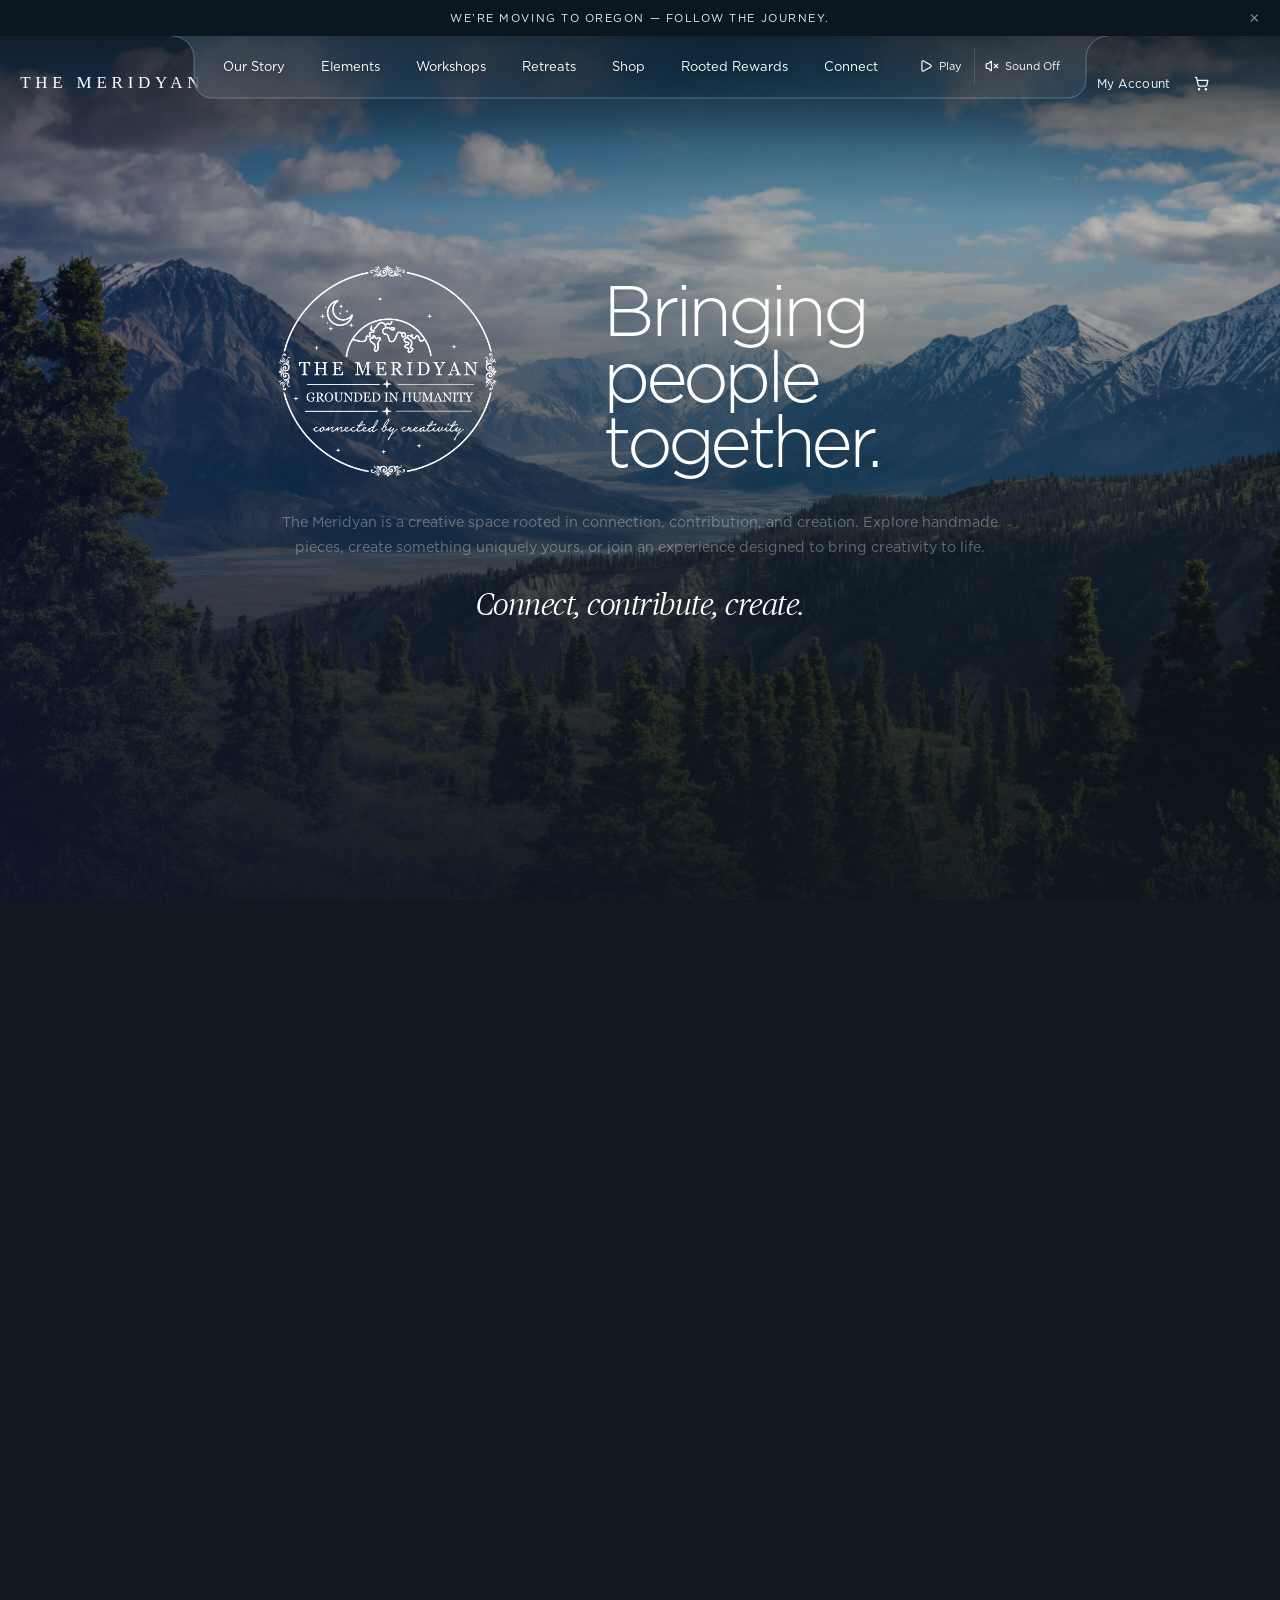
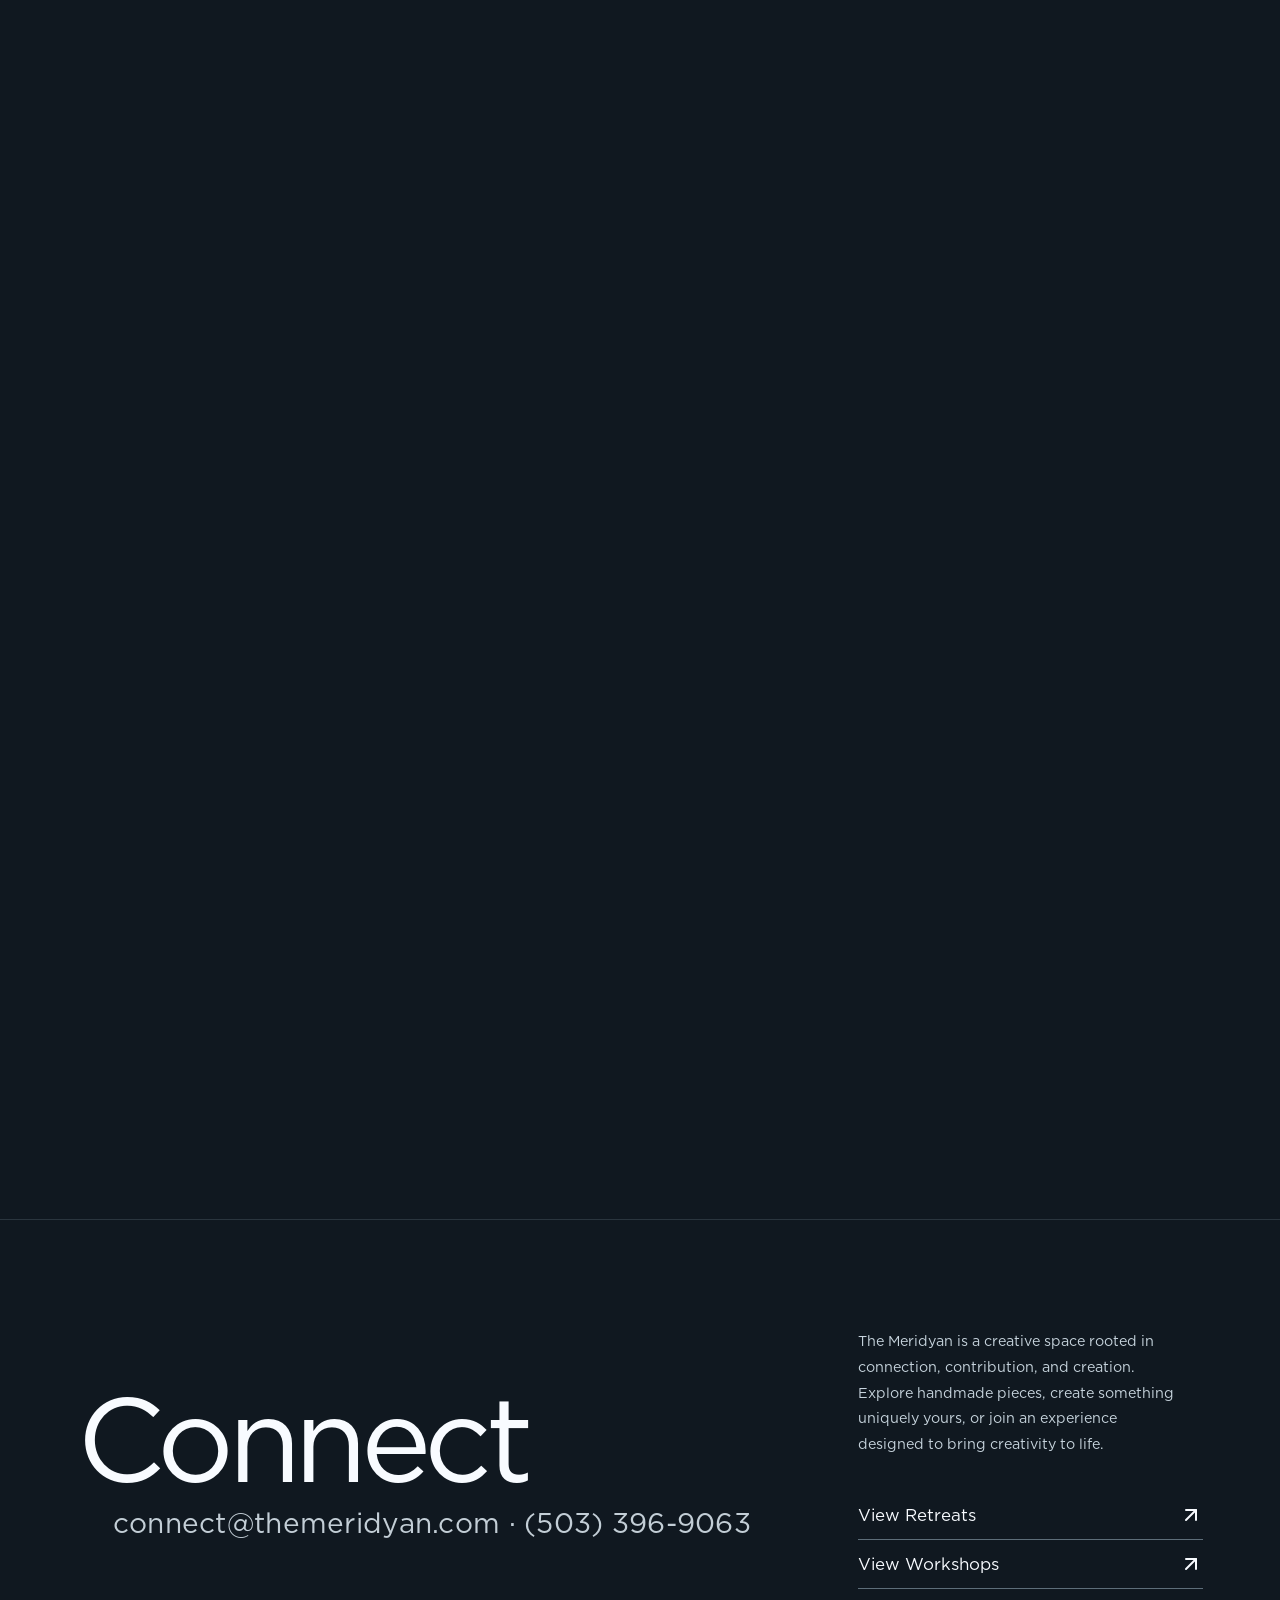
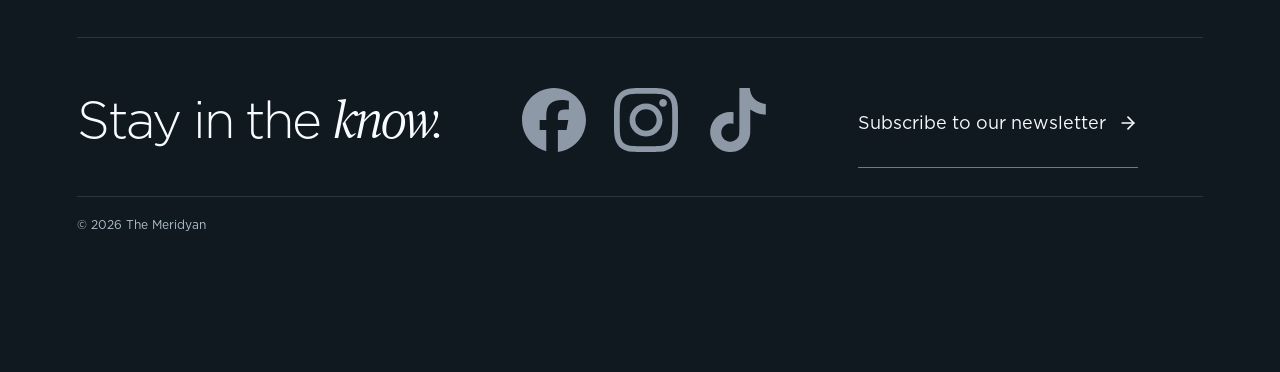
==== index.html @ 884d212b "Enlarge footer contact, nudge right" ====
<!DOCTYPE html>
<html lang="en">
<head>
<meta charset="utf-8">
<meta name="viewport" content="width=device-width, initial-scale=1">
<title>The Meridyan — Creative & Experiential Brand</title>
<style>html,body{margin:0;padding:0;background:#101820}</style>
<link media="all" rel="stylesheet" href="css/fd61ed82119a6d0c.css">
<link media="all" rel="stylesheet" href="css/1377dd7e572981b0.css">
<link media="all" rel="stylesheet" href="css/81c3c7df92520b79.css">
<link media="all" rel="stylesheet" href="css/9e2f454f65f2772a.css">
<link media="all" rel="stylesheet" href="css/0107829da691d027.css">
<link media="all" rel="stylesheet" href="css/0ce53d15ddeab85c.css">
<link media="all" rel="stylesheet" href="css/914edfe8f866d2f8.css">
<link media="all" rel="stylesheet" href="css/b02af53e4f1dc310.css">
<link media="all" rel="stylesheet" href="css/92854c48005adeb0.css">
<link media="all" rel="stylesheet" href="css/3cbabd3b90bd09d2.css">
<link media="all" rel="stylesheet" href="css/3c0b1736c7ed2e35.css">
<link media="all" rel="stylesheet" href="css/846dfcc68f16207b.css">
<link rel="stylesheet" href="scroll-fixes.css?v=226">
<meta name="description" content="The Meridyan is a creative space rooted in connection, contribution, and creation. Explore handmade pieces, workshops, retreats, and experiences designed to bring creativity to life."><link rel="canonical" href="https://itsyoboyyyyyy.github.io/meridyan-scroll/index.html"><meta property="og:type" content="website"><meta property="og:site_name" content="The Meridyan"><meta property="og:title" content="The Meridyan — Creative & Experiential Brand"><meta property="og:description" content="The Meridyan is a creative space rooted in connection, contribution, and creation. Explore handmade pieces, workshops, retreats, and experiences designed to bring creativity to life."><meta property="og:url" content="https://itsyoboyyyyyy.github.io/meridyan-scroll/index.html"><meta property="og:image" content="https://itsyoboyyyyyy.github.io/meridyan-scroll/site-files/hero1.jpg"><meta name="twitter:card" content="summary_large_image"><meta name="twitter:title" content="The Meridyan — Creative & Experiential Brand"><meta name="twitter:description" content="The Meridyan is a creative space rooted in connection, contribution, and creation. Explore handmade pieces, workshops, retreats, and experiences designed to bring creativity to life."><meta name="twitter:image" content="https://itsyoboyyyyyy.github.io/meridyan-scroll/site-files/hero1.jpg"><script type="application/ld+json">{"@context":"https://schema.org","@type":"Organization","name":"The Meridyan","url":"https://itsyoboyyyyyy.github.io/meridyan-scroll/","logo":"https://itsyoboyyyyyy.github.io/meridyan-scroll/site-files/meridyan-logo.png","description":"A creative space rooted in connection, contribution, and creation — workshops, retreats, and handmade pieces."}</script></head>
<body>
﻿<div lang="en" class="flow-locale"><div class="flow-page "><span id="enter-morpho" class="flow-entry-anchor" aria-hidden="true"></span> <span hidden="" data-nature-player="true" data-state="muted" data-context="running" data-position="0.17066666666664787" data-completed-loops="0" data-gain="0" data-source-starts="3"></span><header class="morpho-header" data-open="false"><a class="morpho-header-logo" href="#flow-hero" aria-label="The Meridyan homepage"><span class="meridyan-wordmark">THE MERIDYAN</span></a><fieldset class="site-player" aria-label="Experience controls" data-autoplay="false" data-film-blocked="false" lang="en"><button class="site-autoplay" type="button" aria-pressed="false" aria-label="Play experience"><svg xmlns="http://www.w3.org/2000/svg" width="15" height="15" viewBox="0 0 24 24" fill="none" stroke="currentColor" stroke-width="2" stroke-linecap="round" stroke-linejoin="round" class="lucide lucide-play" aria-hidden="true"><path d="M5 5a2 2 0 0 1 3.008-1.728l11.997 6.998a2 2 0 0 1 .003 3.458l-12 7A2 2 0 0 1 5 19z"></path></svg><span>Play</span></button><button class="site-sound-toggle" type="button" aria-pressed="false" aria-label="Turn sound on"><svg xmlns="http://www.w3.org/2000/svg" width="16" height="16" viewBox="0 0 24 24" fill="none" stroke="currentColor" stroke-width="2" stroke-linecap="round" stroke-linejoin="round" class="lucide lucide-volume-x" aria-hidden="true"><path d="M11 4.702a.705.705 0 0 0-1.203-.498L6.413 7.587A1.4 1.4 0 0 1 5.416 8H3a1 1 0 0 0-1 1v6a1 1 0 0 0 1 1h2.416a1.4 1.4 0 0 1 .997.413l3.383 3.384A.705.705 0 0 0 11 19.298z"></path><line x1="22" x2="16" y1="9" y2="15"></line><line x1="16" x2="22" y1="9" y2="15"></line></svg><span>Sound<!-- --> <!-- -->Off</span></button><div hidden="" aria-hidden="true"><aside class="morpho-radio  radio-is-hidden" inert="" aria-hidden="true" aria-label="Meridyan ambient" data-playing="false" data-track="0" data-loading="false" data-muted="false"><audio preload="none" aria-hidden="true"></audio><div class="radio-info"><span class="radio-brand"><i></i><i></i><i></i> MERIDYAN <span class="radio-count" aria-hidden="true">01<!-- --> / <!-- -->08</span></span><div aria-live="polite" aria-atomic="true"><span class="radio-title" title="Wildamore">Wildamore</span><span class="radio-artist" title="The Meridyan">The Meridyan</span></div></div><div class="radio-buttons"><button disabled="" aria-label="Previous track"><svg xmlns="http://www.w3.org/2000/svg" width="13" height="13" viewBox="0 0 24 24" fill="none" stroke="currentColor" stroke-width="2" stroke-linecap="round" stroke-linejoin="round" class="lucide lucide-skip-back" aria-hidden="true"><path d="M17.971 4.285A2 2 0 0 1 21 6v12a2 2 0 0 1-3.029 1.715l-9.997-5.998a2 2 0 0 1-.003-3.432z"></path><path d="M3 20V4"></path></svg></button><button class="radio-play" aria-busy="false" aria-label="Play ambient sound"><svg xmlns="http://www.w3.org/2000/svg" width="15" height="15" viewBox="0 0 24 24" fill="none" stroke="currentColor" stroke-width="2" stroke-linecap="round" stroke-linejoin="round" class="lucide lucide-play" aria-hidden="true"><path d="M5 5a2 2 0 0 1 3.008-1.728l11.997 6.998a2 2 0 0 1 .003 3.458l-12 7A2 2 0 0 1 5 19z"></path></svg></button><button aria-label="Next track"><svg xmlns="http://www.w3.org/2000/svg" width="13" height="13" viewBox="0 0 24 24" fill="none" stroke="currentColor" stroke-width="2" stroke-linecap="round" stroke-linejoin="round" class="lucide lucide-skip-forward" aria-hidden="true"><path d="M21 4v16"></path><path d="M6.029 4.285A2 2 0 0 0 3 6v12a2 2 0 0 0 3.029 1.715l9.997-5.998a2 2 0 0 0 .003-3.432z"></path></svg></button></div></aside></div></fieldset><div class="morpho-notch"><div class="morpho-notch-glass" style="width: 616.469px; height: 62px; clip-path: path(&quot;M 0 0 A 22 22 0 0 1 22 22 L 22 44 A 18 18 0 0 0 40 62 L 576.469 62 A 18 18 0 0 0 594.469 44 L 594.469 22 A 22 22 0 0 1 616.469 0 Z&quot;);" aria-hidden="true"></div><svg class="morpho-notch-shape" viewBox="0 0 616.46875 62" style="width: 616.469px; height: 62px;" aria-hidden="true"><path d="M0,0 A22,22 0 0 1 22,22 L22,44 A18,18 0 0 0 40,62 L576.46875,62 A18,18 0 0 0 594.46875,44 L594.46875,22 A22,22 0 0 1 616.46875,0 Z"></path><path class="morpho-notch-edge" d="M0,0 A22,22 0 0 1 22,22 L22,44 A18,18 0 0 0 40,62 L576.46875,62 A18,18 0 0 0 594.46875,44 L594.46875,22 A22,22 0 0 1 616.46875,0" vector-effect="non-scaling-stroke"></path></svg><div class="morpho-notch-bar"><nav class="morpho-main-nav" aria-label="Main navigation"><a href="our-story.html" id="_R_11bqlb_-community" data-current="false"><span>Our Story</span></a><span class="nav-drop" data-menu="elements"><a href="elements.html" target="_top" data-current="false"><span>Elements</span></a></span><a id="meridyan-workshops" href="workshops.html" target="_top" data-current="false"><span>Workshops</span></a><a href="retreats.html" target="_top" data-current="false"><span>Retreats</span></a><a href="https://www.themeridyan.com/shop" target="_top" data-current="false"><span>Shop</span></a><a href="rooted-rewards.html" target="_top" data-current="false"><span>Rooted Rewards</span></a><a href="https://www.themeridyan.com/connect" target="_top" data-current="false"><span>Connect</span></a></nav><button type="button" class="morpho-mobile-trigger" aria-expanded="false" aria-controls="_R_11bqlb_-panel">Explore</button></div></div><div class="morpho-header-actions"><a class="morpho-header-login" href="https://www.themeridyan.com/account/my-account" target="_top">My Account</a><a class="morpho-header-cart" href="https://www.themeridyan.com/cart-page" target="_top" aria-label="Cart"><svg xmlns="http://www.w3.org/2000/svg" width="15" height="15" viewBox="0 0 24 24" fill="none" stroke="currentColor" stroke-width="2" stroke-linecap="round" stroke-linejoin="round"><circle cx="8" cy="21" r="1"></circle><circle cx="19" cy="21" r="1"></circle><path d="M2.05 2.05h2l2.66 12.42a2 2 0 0 0 2 1.58h9.78a2 2 0 0 0 1.95-1.57l1.65-7.43H5.12"></path></svg></a></div><section class="morpho-mega" id="meridyan-mega" aria-label="The Eight Elements" hidden>
<div class="morpho-mega-body">
<figure class="morpho-mega-film" data-playback="poster">
<video muted loop playsinline preload="none" aria-hidden="true"></video>
<figcaption><span>THE MERIDYAN</span><em id="mega-caption">Where Curiosity Grows Wild</em></figcaption>
<button type="button" id="mega-video-toggle" aria-label="Pause menu video"><svg xmlns="http://www.w3.org/2000/svg" width="13" height="13" viewBox="0 0 24 24" fill="none" stroke="currentColor" stroke-width="2" stroke-linecap="round" stroke-linejoin="round"><rect x="6" y="4" width="4" height="16" rx="1"></rect><rect x="14" y="4" width="4" height="16" rx="1"></rect></svg></button>
</figure>
<div class="morpho-mega-links">
<p class="morpho-mega-eyebrow" id="mega-eyebrow">CREATE WITH YOUR COMMUNITY</p>
<nav aria-label="Elements"><a href="element.html?e=wildamore" data-e="wildamore" target="_top"><span class="morpho-mega-number">01</span><span>Wildamore</span><svg xmlns="http://www.w3.org/2000/svg" width="14" height="14" viewBox="0 0 24 24" fill="none" stroke="currentColor" stroke-width="2" stroke-linecap="round" stroke-linejoin="round" aria-hidden="true"><path d="M7 7h10v10"></path><path d="M7 17 17 7"></path></svg></a><a href="element.html?e=siren" data-e="siren" target="_top"><span class="morpho-mega-number">02</span><span>Siren</span><svg xmlns="http://www.w3.org/2000/svg" width="14" height="14" viewBox="0 0 24 24" fill="none" stroke="currentColor" stroke-width="2" stroke-linecap="round" stroke-linejoin="round" aria-hidden="true"><path d="M7 7h10v10"></path><path d="M7 17 17 7"></path></svg></a><a href="element.html?e=ember" data-e="ember" target="_top"><span class="morpho-mega-number">03</span><span>Ember</span><svg xmlns="http://www.w3.org/2000/svg" width="14" height="14" viewBox="0 0 24 24" fill="none" stroke="currentColor" stroke-width="2" stroke-linecap="round" stroke-linejoin="round" aria-hidden="true"><path d="M7 7h10v10"></path><path d="M7 17 17 7"></path></svg></a><a href="element.html?e=horizon" data-e="horizon" target="_top"><span class="morpho-mega-number">04</span><span>Horizon</span><svg xmlns="http://www.w3.org/2000/svg" width="14" height="14" viewBox="0 0 24 24" fill="none" stroke="currentColor" stroke-width="2" stroke-linecap="round" stroke-linejoin="round" aria-hidden="true"><path d="M7 7h10v10"></path><path d="M7 17 17 7"></path></svg></a><a href="element.html?e=summit" data-e="summit" target="_top"><span class="morpho-mega-number">05</span><span>Summit</span><svg xmlns="http://www.w3.org/2000/svg" width="14" height="14" viewBox="0 0 24 24" fill="none" stroke="currentColor" stroke-width="2" stroke-linecap="round" stroke-linejoin="round" aria-hidden="true"><path d="M7 7h10v10"></path><path d="M7 17 17 7"></path></svg></a><a href="element.html?e=mirage" data-e="mirage" target="_top"><span class="morpho-mega-number">06</span><span>Mirage</span><svg xmlns="http://www.w3.org/2000/svg" width="14" height="14" viewBox="0 0 24 24" fill="none" stroke="currentColor" stroke-width="2" stroke-linecap="round" stroke-linejoin="round" aria-hidden="true"><path d="M7 7h10v10"></path><path d="M7 17 17 7"></path></svg></a><a href="element.html?e=halcyon" data-e="halcyon" target="_top"><span class="morpho-mega-number">07</span><span>Halcyon</span><svg xmlns="http://www.w3.org/2000/svg" width="14" height="14" viewBox="0 0 24 24" fill="none" stroke="currentColor" stroke-width="2" stroke-linecap="round" stroke-linejoin="round" aria-hidden="true"><path d="M7 7h10v10"></path><path d="M7 17 17 7"></path></svg></a><a href="element.html?e=astoria" data-e="astoria" target="_top"><span class="morpho-mega-number">08</span><span>Astoria</span><svg xmlns="http://www.w3.org/2000/svg" width="14" height="14" viewBox="0 0 24 24" fill="none" stroke="currentColor" stroke-width="2" stroke-linecap="round" stroke-linejoin="round" aria-hidden="true"><path d="M7 7h10v10"></path><path d="M7 17 17 7"></path></svg></a></nav>
<p class="morpho-mega-description" id="mega-desc"></p>
</div>

</div>
<div class="morpho-mega-bottom">
<a href="https://www.themeridyan.com/connect" target="_top"><svg xmlns="http://www.w3.org/2000/svg" width="16" height="16" viewBox="0 0 24 24" fill="none" stroke="currentColor" stroke-width="2" stroke-linecap="round" stroke-linejoin="round"><path d="M2.992 16.342a2 2 0 0 1 .094 1.167l-1.065 3.29a1 1 0 0 0 1.236 1.168l3.413-.998a2 2 0 0 1 1.099.092 10 10 0 1 0-4.777-4.719"></path></svg><span>Let&rsquo;s talk. <strong>Connect</strong></span><svg xmlns="http://www.w3.org/2000/svg" width="15" height="15" viewBox="0 0 24 24" fill="none" stroke="currentColor" stroke-width="2" stroke-linecap="round" stroke-linejoin="round"><path d="M7 7h10v10"></path><path d="M7 17 17 7"></path></svg></a>
<div><span>From the elements, with love.</span></div>
</div>
</section></header><a class="flow-skip" href="#flow-essential">Skip the introduction</a><section id="flow-hero" class="flow-journey" aria-label="The Meridyan — brand film" style="--scene-exit: 0; --scene-entry: 0; --nature-exit: 0;"><div class="flow-stage" data-audio-state="played" data-nature-audio="muted" data-pinned="true" data-offscreen="false" style="--handoff-opacity: 1; --handoff-copy: 1; --handoff-exit-copy: 1; --hero-light: 0; --intro: 1; --open: 0; --pour: 0; --source: 0; --object: 1; --nature-copy: 0; --line: 0%;" data-handoff="true"><div class="flow-studio"></div><div class="flow-model is-ready"><div class="flow-webgl" aria-hidden="true"><canvas data-engine="three.js r185" width="2377" height="1407" style="display: block;"></canvas></div></div><div class="flow-opening-layout"><div class="flow-opening-content"><div class="flow-opening flow-copy"><img class="hero-badge-logo" src="site-files/meridyan-logo.png" alt=""><h1><span>Bringing</span><span>people</span><span>together.</span></h1><div class="flow-description" data-scroll-reading="true" style="--read-progress: 0;"><span class="scroll-reading-line"><span class="scroll-reading-word" style="--word-start:0.0000">The</span> <span class="scroll-reading-word" style="--word-start:0.0400">Meridyan</span> <span class="scroll-reading-word" style="--word-start:0.0800">is</span> <span class="scroll-reading-word" style="--word-start:0.1200">a</span> <span class="scroll-reading-word" style="--word-start:0.1600">creative</span> <span class="scroll-reading-word" style="--word-start:0.2000">space</span> <span class="scroll-reading-word" style="--word-start:0.2400">rooted</span> <span class="scroll-reading-word" style="--word-start:0.2800">in</span> <span class="scroll-reading-word" style="--word-start:0.3200">connection,</span> <span class="scroll-reading-word" style="--word-start:0.3600">contribution,</span> <span class="scroll-reading-word" style="--word-start:0.4000">and</span> <span class="scroll-reading-word" style="--word-start:0.4400">creation.</span> <span class="scroll-reading-word" style="--word-start:0.5000">Explore</span> <span class="scroll-reading-word" style="--word-start:0.5275">handmade</span> <span class="scroll-reading-word" style="--word-start:0.5550">pieces,</span> <span class="scroll-reading-word" style="--word-start:0.5825">create</span> <span class="scroll-reading-word" style="--word-start:0.6100">something</span> <span class="scroll-reading-word" style="--word-start:0.6375">uniquely</span> <span class="scroll-reading-word" style="--word-start:0.6650">yours,</span> <span class="scroll-reading-word" style="--word-start:0.6925">or</span> <span class="scroll-reading-word" style="--word-start:0.7200">join</span> <span class="scroll-reading-word" style="--word-start:0.7475">an</span> <span class="scroll-reading-word" style="--word-start:0.7750">experience</span> <span class="scroll-reading-word" style="--word-start:0.8025">designed</span> <span class="scroll-reading-word" style="--word-start:0.8300">to</span> <span class="scroll-reading-word" style="--word-start:0.8575">bring</span> <span class="scroll-reading-word" style="--word-start:0.8850">creativity</span> <span class="scroll-reading-word" style="--word-start:0.9125">to</span> <span class="scroll-reading-word" style="--word-start:0.9400">life.</span></span></div><div class="flow-intro-right"><span>Connect, contribute, create.</span></div></div></div><div class="flow-opening-product-frame is-ready"><picture class="flow-opening-picture"><img fetchpriority="high" class="flow-fallback" src="site-files/nature1.jpg" alt="The Meridyan" width="376" height="1000"><span class="hero-collage" aria-hidden="true"><img src="site-files/hero1.jpg" alt=""><img src="site-files/hero2.jpg" alt=""><img src="site-files/hero3.jpg" alt=""><img src="site-files/hero4.jpg" alt=""><img src="site-files/hero5.jpg" alt=""><img src="site-files/collage-IMG_5123.jpg" alt=""><img src="site-files/collage-IMG_5152.jpg" alt=""><img src="site-files/collage-IMG_5208.jpg" alt=""><img src="site-files/collage-IMG_5213.jpg" alt=""><img src="site-files/participant4.jpg" alt=""><img src="site-files/img_5106.jpg" alt=""><img src="site-files/img_5125.jpg" alt=""><img src="site-files/img_5143.jpg" alt=""><img src="site-files/img_5144.jpg" alt=""><img src="site-files/img_5147.jpg" alt=""><img src="site-files/img_5149.jpg" alt=""><img src="site-files/img_5150.jpg" alt=""><img src="site-files/participant1.jpg" alt=""><img src="site-files/participant2.jpg" alt=""><img src="site-files/participant3.jpg" alt=""></span></picture></div></div><div class="flow-bottom"><a href="#flow-begin"><svg xmlns="http://www.w3.org/2000/svg" width="15" height="15" viewBox="0 0 24 24" fill="none" stroke="currentColor" stroke-width="2" stroke-linecap="round" stroke-linejoin="round" class="lucide lucide-arrow-down" aria-hidden="true"><path d="M12 5v14"></path><path d="m19 12-7 7-7-7"></path></svg> SCROLL TO EXPLORE</a><div class="flow-progress"><span>0<!-- -->1</span><div><i></i></div><span>THE MERIDYAN</span></div></div></div><div id="flow-begin" class="flow-begin"></div></section>
<section id="flow-essential" class="bluezone-life" data-beat="0" aria-label="The Eight Elements"><div class="bluezone-life-stage" data-pinned="false" data-offscreen="true" style="--handoff-opacity: 0; --handoff-copy: 0; --handoff-exit-copy: 1; --life-progress: 0;" data-handoff="true" inert=""><div class="blue-life-films"><div class="blue-life-shot" style="--film-opacity:1;" data-running="false"><video data-src="assets/user/wildamore.mp4" data-poster="site-files/mist.jpg" muted="" playsinline="" loop="" preload="auto" aria-hidden="true" data-playback="paused" poster="assets/blue-zone/mist.jpg" src="assets/user/wildamore.mp4" data-frame="true"></video></div><div class="blue-life-shot" style="--film-opacity:0;" data-running="false" inert=""><video data-src="assets/user/siren.mp4" data-poster="site-files/forest.jpg" muted="" playsinline="" loop="" preload="auto" aria-hidden="true" data-playback="paused" poster="assets/blue-zone/forest.jpg" src="assets/user/siren.mp4" data-frame="true"></video></div><div class="blue-life-shot" style="--film-opacity:0;" data-running="false" inert=""><video data-src="assets/user/ember.mp4" data-poster="site-files/coast.jpg" muted="" playsinline="" loop="" preload="auto" aria-hidden="true" data-playback="paused" poster="assets/blue-zone/coast.jpg" src="assets/user/ember.mp4" data-frame="true"></video></div><div class="blue-life-shot" style="--film-opacity:0;" data-running="false" inert=""><video data-src="assets/user/horizon.mp4" data-poster="site-files/mist.jpg" muted="" playsinline="" loop="" preload="auto" aria-hidden="true" data-playback="paused" poster="assets/blue-zone/mist.jpg" src="assets/user/horizon.mp4" data-frame="true"></video></div><div class="blue-life-shot" style="--film-opacity:0;" data-running="false" inert=""><video data-src="assets/user/summit.mp4" data-poster="site-files/forest.jpg" muted="" playsinline="" loop="" preload="auto" aria-hidden="true" data-playback="paused" poster="assets/blue-zone/forest.jpg" src="assets/user/summit.mp4" data-frame="true"></video></div><div class="blue-life-shot" style="--film-opacity:0;" data-running="false" inert=""><video data-src="assets/user/mirage.mp4" data-poster="site-files/coast.jpg" muted="" playsinline="" loop="" preload="auto" aria-hidden="true" data-playback="paused" poster="assets/blue-zone/coast.jpg" src="assets/user/mirage.mp4" data-frame="true"></video></div><div class="blue-life-shot" style="--film-opacity:0;" data-running="false" inert=""><video data-src="assets/user/halcyon.mp4" data-poster="site-files/mist.jpg" muted="" playsinline="" loop="" preload="auto" aria-hidden="true" data-playback="paused" poster="assets/blue-zone/mist.jpg" src="assets/user/halcyon.mp4" data-frame="true"></video></div><div class="blue-life-shot" style="--film-opacity:0;" data-running="false" inert=""><video data-src="assets/user/astoria.mp4" data-poster="site-files/forest.jpg" muted="" playsinline="" loop="" preload="auto" aria-hidden="true" data-playback="paused" poster="assets/blue-zone/forest.jpg" src="assets/user/astoria.mp4" data-frame="true"></video></div></div><div class="blue-life-shade" aria-hidden="true"></div><div class="blue-life-stories"><article class="blue-life-copy" style="--life-copy:1; --life-rise:14px;" aria-hidden="false"><h2><em>Wildamore</em></h2><p class="blue-life-tagline">Where Curiosity Grows Wild</p><p class="blue-life-description" data-scroll-reading="true" style="--read-progress: 0;"><span class="scroll-reading-line"><span class="scroll-reading-word" style="--word-start:0.0000">Wildamore</span> <span class="scroll-reading-word" style="--word-start:0.0164">invites</span> <span class="scroll-reading-word" style="--word-start:0.0328">you</span> <span class="scroll-reading-word" style="--word-start:0.0492">to</span> <span class="scroll-reading-word" style="--word-start:0.0656">wander</span> <span class="scroll-reading-word" style="--word-start:0.0820">beyond</span> <span class="scroll-reading-word" style="--word-start:0.0984">the</span> <span class="scroll-reading-word" style="--word-start:0.1148">familiar,</span> <span class="scroll-reading-word" style="--word-start:0.1311">follow</span> <span class="scroll-reading-word" style="--word-start:0.1475">your</span> <span class="scroll-reading-word" style="--word-start:0.1639">curiosity,</span> <span class="scroll-reading-word" style="--word-start:0.1803">and</span> <span class="scroll-reading-word" style="--word-start:0.1967">discover</span> <span class="scroll-reading-word" style="--word-start:0.2131">the</span> <span class="scroll-reading-word" style="--word-start:0.2295">extraordinary</span> <span class="scroll-reading-word" style="--word-start:0.2459">in</span> <span class="scroll-reading-word" style="--word-start:0.2623">the</span> <span class="scroll-reading-word" style="--word-start:0.2787">world</span> <span class="scroll-reading-word" style="--word-start:0.2951">around</span> <span class="scroll-reading-word" style="--word-start:0.3115">you.</span> <span class="scroll-reading-word" style="--word-start:0.3279">Inspired</span> <span class="scroll-reading-word" style="--word-start:0.3443">by</span> <span class="scroll-reading-word" style="--word-start:0.3607">the</span> <span class="scroll-reading-word" style="--word-start:0.3770">untamed</span> <span class="scroll-reading-word" style="--word-start:0.3934">beauty</span> <span class="scroll-reading-word" style="--word-start:0.4098">and</span> <span class="scroll-reading-word" style="--word-start:0.4262">interconnectedness</span> <span class="scroll-reading-word" style="--word-start:0.4426">of</span> <span class="scroll-reading-word" style="--word-start:0.4590">nature,</span> <span class="scroll-reading-word" style="--word-start:0.4754">Wildamore</span> <span class="scroll-reading-word" style="--word-start:0.4918">celebrates</span> <span class="scroll-reading-word" style="--word-start:0.5082">exploration,</span> <span class="scroll-reading-word" style="--word-start:0.5246">individuality,</span> <span class="scroll-reading-word" style="--word-start:0.5410">and</span> <span class="scroll-reading-word" style="--word-start:0.5574">the</span> <span class="scroll-reading-word" style="--word-start:0.5738">connections</span> <span class="scroll-reading-word" style="--word-start:0.5902">we</span> <span class="scroll-reading-word" style="--word-start:0.6066">make</span> <span class="scroll-reading-word" style="--word-start:0.6230">along</span> <span class="scroll-reading-word" style="--word-start:0.6393">the</span> <span class="scroll-reading-word" style="--word-start:0.6557">way.</span> <span class="scroll-reading-word" style="--word-start:0.6721">From</span> <span class="scroll-reading-word" style="--word-start:0.6885">quiet</span> <span class="scroll-reading-word" style="--word-start:0.7049">moments</span> <span class="scroll-reading-word" style="--word-start:0.7213">of</span> <span class="scroll-reading-word" style="--word-start:0.7377">wonder</span> <span class="scroll-reading-word" style="--word-start:0.7541">to</span> <span class="scroll-reading-word" style="--word-start:0.7705">unforgettable</span> <span class="scroll-reading-word" style="--word-start:0.7869">adventures,</span> <span class="scroll-reading-word" style="--word-start:0.8033">it's</span> <span class="scroll-reading-word" style="--word-start:0.8197">about</span> <span class="scroll-reading-word" style="--word-start:0.8361">embracing</span> <span class="scroll-reading-word" style="--word-start:0.8525">new</span> <span class="scroll-reading-word" style="--word-start:0.8689">experiences,</span> <span class="scroll-reading-word" style="--word-start:0.8852">discovering</span> <span class="scroll-reading-word" style="--word-start:0.9016">what</span> <span class="scroll-reading-word" style="--word-start:0.9180">inspires</span> <span class="scroll-reading-word" style="--word-start:0.9344">you,</span> <span class="scroll-reading-word" style="--word-start:0.9508">and</span> <span class="scroll-reading-word" style="--word-start:0.9672">feeling</span> <span class="scroll-reading-word" style="--word-start:0.9836">truly</span> <span class="scroll-reading-word" style="--word-start:1.0000">alive.</span></span></p><div class="element-actions"><a class="element-btn" href="element.html?e=wildamore">View Workshops <svg xmlns="http://www.w3.org/2000/svg" width="15" height="15" viewBox="0 0 24 24" fill="none" stroke="currentColor" stroke-width="2" stroke-linecap="round" stroke-linejoin="round" class="lucide lucide-arrow-right" aria-hidden="true"><path d="M5 12h14"></path><path d="m12 5 7 7-7 7"></path></svg></a><a class="element-btn" href="element.html?e=wildamore">View collection <svg xmlns="http://www.w3.org/2000/svg" width="15" height="15" viewBox="0 0 24 24" fill="none" stroke="currentColor" stroke-width="2" stroke-linecap="round" stroke-linejoin="round" class="lucide lucide-arrow-right" aria-hidden="true"><path d="M5 12h14"></path><path d="m12 5 7 7-7 7"></path></svg></a></div></article><article class="blue-life-copy" inert="" style="--life-copy:0; --life-rise:14px;" aria-hidden="true" inert=""><h2><em>Siren</em></h2><p class="blue-life-tagline">Where the Waves Take You</p><p class="blue-life-description" data-scroll-reading="true" style="--read-progress: 0;"><span class="scroll-reading-line"><span class="scroll-reading-word" style="--word-start:0.0000">Siren</span> <span class="scroll-reading-word" style="--word-start:0.0159">is</span> <span class="scroll-reading-word" style="--word-start:0.0317">an</span> <span class="scroll-reading-word" style="--word-start:0.0476">invitation</span> <span class="scroll-reading-word" style="--word-start:0.0635">to</span> <span class="scroll-reading-word" style="--word-start:0.0794">slow</span> <span class="scroll-reading-word" style="--word-start:0.0952">down,</span> <span class="scroll-reading-word" style="--word-start:0.1111">release</span> <span class="scroll-reading-word" style="--word-start:0.1270">expectations,</span> <span class="scroll-reading-word" style="--word-start:0.1429">and</span> <span class="scroll-reading-word" style="--word-start:0.1587">embrace</span> <span class="scroll-reading-word" style="--word-start:0.1746">the</span> <span class="scroll-reading-word" style="--word-start:0.1905">natural</span> <span class="scroll-reading-word" style="--word-start:0.2063">rhythm</span> <span class="scroll-reading-word" style="--word-start:0.2222">of</span> <span class="scroll-reading-word" style="--word-start:0.2381">life.</span> <span class="scroll-reading-word" style="--word-start:0.2540">Inspired</span> <span class="scroll-reading-word" style="--word-start:0.2698">by</span> <span class="scroll-reading-word" style="--word-start:0.2857">the</span> <span class="scroll-reading-word" style="--word-start:0.3016">ever-changing</span> <span class="scroll-reading-word" style="--word-start:0.3175">tides</span> <span class="scroll-reading-word" style="--word-start:0.3333">and</span> <span class="scroll-reading-word" style="--word-start:0.3492">endless</span> <span class="scroll-reading-word" style="--word-start:0.3651">depths</span> <span class="scroll-reading-word" style="--word-start:0.3810">of</span> <span class="scroll-reading-word" style="--word-start:0.3968">the</span> <span class="scroll-reading-word" style="--word-start:0.4127">ocean,</span> <span class="scroll-reading-word" style="--word-start:0.4286">Siren</span> <span class="scroll-reading-word" style="--word-start:0.4444">celebrates</span> <span class="scroll-reading-word" style="--word-start:0.4603">adaptability,</span> <span class="scroll-reading-word" style="--word-start:0.4762">emotional</span> <span class="scroll-reading-word" style="--word-start:0.4921">connection,</span> <span class="scroll-reading-word" style="--word-start:0.5079">and</span> <span class="scroll-reading-word" style="--word-start:0.5238">the</span> <span class="scroll-reading-word" style="--word-start:0.5397">beauty</span> <span class="scroll-reading-word" style="--word-start:0.5556">of</span> <span class="scroll-reading-word" style="--word-start:0.5714">letting</span> <span class="scroll-reading-word" style="--word-start:0.5873">life</span> <span class="scroll-reading-word" style="--word-start:0.6032">unfold.</span> <span class="scroll-reading-word" style="--word-start:0.6190">From</span> <span class="scroll-reading-word" style="--word-start:0.6349">peaceful</span> <span class="scroll-reading-word" style="--word-start:0.6508">moments</span> <span class="scroll-reading-word" style="--word-start:0.6667">of</span> <span class="scroll-reading-word" style="--word-start:0.6825">reflection</span> <span class="scroll-reading-word" style="--word-start:0.6984">to</span> <span class="scroll-reading-word" style="--word-start:0.7143">unexpected</span> <span class="scroll-reading-word" style="--word-start:0.7302">adventures,</span> <span class="scroll-reading-word" style="--word-start:0.7460">it's</span> <span class="scroll-reading-word" style="--word-start:0.7619">about</span> <span class="scroll-reading-word" style="--word-start:0.7778">learning</span> <span class="scroll-reading-word" style="--word-start:0.7937">when</span> <span class="scroll-reading-word" style="--word-start:0.8095">to</span> <span class="scroll-reading-word" style="--word-start:0.8254">swim,</span> <span class="scroll-reading-word" style="--word-start:0.8413">when</span> <span class="scroll-reading-word" style="--word-start:0.8571">to</span> <span class="scroll-reading-word" style="--word-start:0.8730">float,</span> <span class="scroll-reading-word" style="--word-start:0.8889">and</span> <span class="scroll-reading-word" style="--word-start:0.9048">discovering</span> <span class="scroll-reading-word" style="--word-start:0.9206">where</span> <span class="scroll-reading-word" style="--word-start:0.9365">the</span> <span class="scroll-reading-word" style="--word-start:0.9524">waves</span> <span class="scroll-reading-word" style="--word-start:0.9683">might</span> <span class="scroll-reading-word" style="--word-start:0.9841">take</span> <span class="scroll-reading-word" style="--word-start:1.0000">you.</span></span></p><div class="element-actions"><a class="element-btn" href="element.html?e=siren">View Workshops <svg xmlns="http://www.w3.org/2000/svg" width="15" height="15" viewBox="0 0 24 24" fill="none" stroke="currentColor" stroke-width="2" stroke-linecap="round" stroke-linejoin="round" class="lucide lucide-arrow-right" aria-hidden="true"><path d="M5 12h14"></path><path d="m12 5 7 7-7 7"></path></svg></a><a class="element-btn" href="element.html?e=siren">View collection <svg xmlns="http://www.w3.org/2000/svg" width="15" height="15" viewBox="0 0 24 24" fill="none" stroke="currentColor" stroke-width="2" stroke-linecap="round" stroke-linejoin="round" class="lucide lucide-arrow-right" aria-hidden="true"><path d="M5 12h14"></path><path d="m12 5 7 7-7 7"></path></svg></a></div></article><article class="blue-life-copy" inert="" style="--life-copy:0; --life-rise:14px;" aria-hidden="true" inert=""><h2><em>Ember</em></h2><p class="blue-life-tagline">What Remains Can Rise</p><p class="blue-life-description" data-scroll-reading="true" style="--read-progress: 0;"><span class="scroll-reading-line"><span class="scroll-reading-word" style="--word-start:0.0000">Ember</span> <span class="scroll-reading-word" style="--word-start:0.0135">is</span> <span class="scroll-reading-word" style="--word-start:0.0270">an</span> <span class="scroll-reading-word" style="--word-start:0.0405">invitation</span> <span class="scroll-reading-word" style="--word-start:0.0541">to</span> <span class="scroll-reading-word" style="--word-start:0.0676">let</span> <span class="scroll-reading-word" style="--word-start:0.0811">go</span> <span class="scroll-reading-word" style="--word-start:0.0946">of</span> <span class="scroll-reading-word" style="--word-start:0.1081">what</span> <span class="scroll-reading-word" style="--word-start:0.1216">no</span> <span class="scroll-reading-word" style="--word-start:0.1351">longer</span> <span class="scroll-reading-word" style="--word-start:0.1486">serves</span> <span class="scroll-reading-word" style="--word-start:0.1622">you</span> <span class="scroll-reading-word" style="--word-start:0.1757">and</span> <span class="scroll-reading-word" style="--word-start:0.1892">embrace</span> <span class="scroll-reading-word" style="--word-start:0.2027">the</span> <span class="scroll-reading-word" style="--word-start:0.2162">possibilities</span> <span class="scroll-reading-word" style="--word-start:0.2297">of</span> <span class="scroll-reading-word" style="--word-start:0.2432">what</span> <span class="scroll-reading-word" style="--word-start:0.2568">comes</span> <span class="scroll-reading-word" style="--word-start:0.2703">next.</span> <span class="scroll-reading-word" style="--word-start:0.2838">Inspired</span> <span class="scroll-reading-word" style="--word-start:0.2973">by</span> <span class="scroll-reading-word" style="--word-start:0.3108">the</span> <span class="scroll-reading-word" style="--word-start:0.3243">raw</span> <span class="scroll-reading-word" style="--word-start:0.3378">power</span> <span class="scroll-reading-word" style="--word-start:0.3514">and</span> <span class="scroll-reading-word" style="--word-start:0.3649">transformative</span> <span class="scroll-reading-word" style="--word-start:0.3784">nature</span> <span class="scroll-reading-word" style="--word-start:0.3919">of</span> <span class="scroll-reading-word" style="--word-start:0.4054">fire,</span> <span class="scroll-reading-word" style="--word-start:0.4189">Ember</span> <span class="scroll-reading-word" style="--word-start:0.4324">celebrates</span> <span class="scroll-reading-word" style="--word-start:0.4459">resilience,</span> <span class="scroll-reading-word" style="--word-start:0.4595">passion,</span> <span class="scroll-reading-word" style="--word-start:0.4730">and</span> <span class="scroll-reading-word" style="--word-start:0.4865">the</span> <span class="scroll-reading-word" style="--word-start:0.5000">strength</span> <span class="scroll-reading-word" style="--word-start:0.5135">found</span> <span class="scroll-reading-word" style="--word-start:0.5270">in</span> <span class="scroll-reading-word" style="--word-start:0.5405">new</span> <span class="scroll-reading-word" style="--word-start:0.5541">beginnings.</span> <span class="scroll-reading-word" style="--word-start:0.5676">From</span> <span class="scroll-reading-word" style="--word-start:0.5811">the</span> <span class="scroll-reading-word" style="--word-start:0.5946">quiet</span> <span class="scroll-reading-word" style="--word-start:0.6081">glow</span> <span class="scroll-reading-word" style="--word-start:0.6216">of</span> <span class="scroll-reading-word" style="--word-start:0.6351">a</span> <span class="scroll-reading-word" style="--word-start:0.6486">single</span> <span class="scroll-reading-word" style="--word-start:0.6622">ember</span> <span class="scroll-reading-word" style="--word-start:0.6757">to</span> <span class="scroll-reading-word" style="--word-start:0.6892">the</span> <span class="scroll-reading-word" style="--word-start:0.7027">unstoppable</span> <span class="scroll-reading-word" style="--word-start:0.7162">force</span> <span class="scroll-reading-word" style="--word-start:0.7297">of</span> <span class="scroll-reading-word" style="--word-start:0.7432">an</span> <span class="scroll-reading-word" style="--word-start:0.7568">eruption,</span> <span class="scroll-reading-word" style="--word-start:0.7703">it's</span> <span class="scroll-reading-word" style="--word-start:0.7838">about</span> <span class="scroll-reading-word" style="--word-start:0.7973">honoring</span> <span class="scroll-reading-word" style="--word-start:0.8108">what</span> <span class="scroll-reading-word" style="--word-start:0.8243">has</span> <span class="scroll-reading-word" style="--word-start:0.8378">been,</span> <span class="scroll-reading-word" style="--word-start:0.8514">finding</span> <span class="scroll-reading-word" style="--word-start:0.8649">power</span> <span class="scroll-reading-word" style="--word-start:0.8784">in</span> <span class="scroll-reading-word" style="--word-start:0.8919">what</span> <span class="scroll-reading-word" style="--word-start:0.9054">remains,</span> <span class="scroll-reading-word" style="--word-start:0.9189">and</span> <span class="scroll-reading-word" style="--word-start:0.9324">igniting</span> <span class="scroll-reading-word" style="--word-start:0.9459">the</span> <span class="scroll-reading-word" style="--word-start:0.9595">courage</span> <span class="scroll-reading-word" style="--word-start:0.9730">to</span> <span class="scroll-reading-word" style="--word-start:0.9865">rise</span> <span class="scroll-reading-word" style="--word-start:1.0000">again.</span></span></p><div class="element-actions"><a class="element-btn" href="element.html?e=ember">View Workshops <svg xmlns="http://www.w3.org/2000/svg" width="15" height="15" viewBox="0 0 24 24" fill="none" stroke="currentColor" stroke-width="2" stroke-linecap="round" stroke-linejoin="round" class="lucide lucide-arrow-right" aria-hidden="true"><path d="M5 12h14"></path><path d="m12 5 7 7-7 7"></path></svg></a><a class="element-btn" href="element.html?e=ember">View collection <svg xmlns="http://www.w3.org/2000/svg" width="15" height="15" viewBox="0 0 24 24" fill="none" stroke="currentColor" stroke-width="2" stroke-linecap="round" stroke-linejoin="round" class="lucide lucide-arrow-right" aria-hidden="true"><path d="M5 12h14"></path><path d="m12 5 7 7-7 7"></path></svg></a></div></article><article class="blue-life-copy" inert="" style="--life-copy:0; --life-rise:14px;" aria-hidden="true"><h2><em>Horizon</em></h2><p class="blue-life-tagline">Where Perspective Meets Possibility</p><p class="blue-life-description" data-scroll-reading="true" style="--read-progress: 0;"><span class="scroll-reading-line"><span class="scroll-reading-word" style="--word-start:0.0000">Horizon</span> <span class="scroll-reading-word" style="--word-start:0.0112">is</span> <span class="scroll-reading-word" style="--word-start:0.0225">an</span> <span class="scroll-reading-word" style="--word-start:0.0337">invitation</span> <span class="scroll-reading-word" style="--word-start:0.0449">to</span> <span class="scroll-reading-word" style="--word-start:0.0562">take</span> <span class="scroll-reading-word" style="--word-start:0.0674">a</span> <span class="scroll-reading-word" style="--word-start:0.0787">deep</span> <span class="scroll-reading-word" style="--word-start:0.0899">breath,</span> <span class="scroll-reading-word" style="--word-start:0.1011">open</span> <span class="scroll-reading-word" style="--word-start:0.1124">your</span> <span class="scroll-reading-word" style="--word-start:0.1236">mind,</span> <span class="scroll-reading-word" style="--word-start:0.1348">and</span> <span class="scroll-reading-word" style="--word-start:0.1461">discover</span> <span class="scroll-reading-word" style="--word-start:0.1573">the</span> <span class="scroll-reading-word" style="--word-start:0.1685">possibilities</span> <span class="scroll-reading-word" style="--word-start:0.1798">that</span> <span class="scroll-reading-word" style="--word-start:0.1910">come</span> <span class="scroll-reading-word" style="--word-start:0.2022">with</span> <span class="scroll-reading-word" style="--word-start:0.2135">a</span> <span class="scroll-reading-word" style="--word-start:0.2247">fresh</span> <span class="scroll-reading-word" style="--word-start:0.2360">perspective.</span> <span class="scroll-reading-word" style="--word-start:0.2472">Inspired</span> <span class="scroll-reading-word" style="--word-start:0.2584">by</span> <span class="scroll-reading-word" style="--word-start:0.2697">endless</span> <span class="scroll-reading-word" style="--word-start:0.2809">skies,</span> <span class="scroll-reading-word" style="--word-start:0.2921">sweeping</span> <span class="scroll-reading-word" style="--word-start:0.3034">prairies,</span> <span class="scroll-reading-word" style="--word-start:0.3146">and</span> <span class="scroll-reading-word" style="--word-start:0.3258">the</span> <span class="scroll-reading-word" style="--word-start:0.3371">freedom</span> <span class="scroll-reading-word" style="--word-start:0.3483">of</span> <span class="scroll-reading-word" style="--word-start:0.3596">the</span> <span class="scroll-reading-word" style="--word-start:0.3708">open</span> <span class="scroll-reading-word" style="--word-start:0.3820">air,</span> <span class="scroll-reading-word" style="--word-start:0.3933">Horizon</span> <span class="scroll-reading-word" style="--word-start:0.4045">celebrates</span> <span class="scroll-reading-word" style="--word-start:0.4157">optimism,</span> <span class="scroll-reading-word" style="--word-start:0.4270">individuality,</span> <span class="scroll-reading-word" style="--word-start:0.4382">and</span> <span class="scroll-reading-word" style="--word-start:0.4494">the</span> <span class="scroll-reading-word" style="--word-start:0.4607">power</span> <span class="scroll-reading-word" style="--word-start:0.4719">of</span> <span class="scroll-reading-word" style="--word-start:0.4831">seeing</span> <span class="scroll-reading-word" style="--word-start:0.4944">beyond</span> <span class="scroll-reading-word" style="--word-start:0.5056">what</span> <span class="scroll-reading-word" style="--word-start:0.5169">is</span> <span class="scroll-reading-word" style="--word-start:0.5281">directly</span> <span class="scroll-reading-word" style="--word-start:0.5393">in</span> <span class="scroll-reading-word" style="--word-start:0.5506">front</span> <span class="scroll-reading-word" style="--word-start:0.5618">of</span> <span class="scroll-reading-word" style="--word-start:0.5730">us.</span> <span class="scroll-reading-word" style="--word-start:0.5843">From</span> <span class="scroll-reading-word" style="--word-start:0.5955">gentle</span> <span class="scroll-reading-word" style="--word-start:0.6067">breezes</span> <span class="scroll-reading-word" style="--word-start:0.6180">that</span> <span class="scroll-reading-word" style="--word-start:0.6292">offer</span> <span class="scroll-reading-word" style="--word-start:0.6404">moments</span> <span class="scroll-reading-word" style="--word-start:0.6517">of</span> <span class="scroll-reading-word" style="--word-start:0.6629">clarity</span> <span class="scroll-reading-word" style="--word-start:0.6742">to</span> <span class="scroll-reading-word" style="--word-start:0.6854">powerful</span> <span class="scroll-reading-word" style="--word-start:0.6966">winds</span> <span class="scroll-reading-word" style="--word-start:0.7079">that</span> <span class="scroll-reading-word" style="--word-start:0.7191">inspire</span> <span class="scroll-reading-word" style="--word-start:0.7303">change,</span> <span class="scroll-reading-word" style="--word-start:0.7416">it's</span> <span class="scroll-reading-word" style="--word-start:0.7528">about</span> <span class="scroll-reading-word" style="--word-start:0.7640">finding</span> <span class="scroll-reading-word" style="--word-start:0.7753">room</span> <span class="scroll-reading-word" style="--word-start:0.7865">to</span> <span class="scroll-reading-word" style="--word-start:0.7978">breathe,</span> <span class="scroll-reading-word" style="--word-start:0.8090">embracing</span> <span class="scroll-reading-word" style="--word-start:0.8202">new</span> <span class="scroll-reading-word" style="--word-start:0.8315">perspectives,</span> <span class="scroll-reading-word" style="--word-start:0.8427">and</span> <span class="scroll-reading-word" style="--word-start:0.8539">recognizing</span> <span class="scroll-reading-word" style="--word-start:0.8652">that</span> <span class="scroll-reading-word" style="--word-start:0.8764">the</span> <span class="scroll-reading-word" style="--word-start:0.8876">world</span> <span class="scroll-reading-word" style="--word-start:0.8989">holds</span> <span class="scroll-reading-word" style="--word-start:0.9101">more</span> <span class="scroll-reading-word" style="--word-start:0.9213">possibilities</span> <span class="scroll-reading-word" style="--word-start:0.9326">than</span> <span class="scroll-reading-word" style="--word-start:0.9438">we</span> <span class="scroll-reading-word" style="--word-start:0.9551">sometimes</span> <span class="scroll-reading-word" style="--word-start:0.9663">allow</span> <span class="scroll-reading-word" style="--word-start:0.9775">ourselves</span> <span class="scroll-reading-word" style="--word-start:0.9888">to</span> <span class="scroll-reading-word" style="--word-start:1.0000">see.</span></span></p><div class="element-actions"><a class="element-btn" href="element.html?e=horizon">View Workshops <svg xmlns="http://www.w3.org/2000/svg" width="15" height="15" viewBox="0 0 24 24" fill="none" stroke="currentColor" stroke-width="2" stroke-linecap="round" stroke-linejoin="round" class="lucide lucide-arrow-right" aria-hidden="true"><path d="M5 12h14"></path><path d="m12 5 7 7-7 7"></path></svg></a><a class="element-btn" href="element.html?e=horizon">View collection <svg xmlns="http://www.w3.org/2000/svg" width="15" height="15" viewBox="0 0 24 24" fill="none" stroke="currentColor" stroke-width="2" stroke-linecap="round" stroke-linejoin="round" class="lucide lucide-arrow-right" aria-hidden="true"><path d="M5 12h14"></path><path d="m12 5 7 7-7 7"></path></svg></a></div></article><article class="blue-life-copy" inert="" style="--life-copy:0; --life-rise:14px;" aria-hidden="true" inert=""><h2><em>Summit</em></h2><p class="blue-life-tagline">Great Heights Begin Within</p><p class="blue-life-description" data-scroll-reading="true" style="--read-progress: 0;"><span class="scroll-reading-line"><span class="scroll-reading-word" style="--word-start:0.0000">Summit</span> <span class="scroll-reading-word" style="--word-start:0.0123">is</span> <span class="scroll-reading-word" style="--word-start:0.0247">an</span> <span class="scroll-reading-word" style="--word-start:0.0370">invitation</span> <span class="scroll-reading-word" style="--word-start:0.0494">to</span> <span class="scroll-reading-word" style="--word-start:0.0617">challenge</span> <span class="scroll-reading-word" style="--word-start:0.0741">yourself,</span> <span class="scroll-reading-word" style="--word-start:0.0864">embrace</span> <span class="scroll-reading-word" style="--word-start:0.0988">the</span> <span class="scroll-reading-word" style="--word-start:0.1111">climb,</span> <span class="scroll-reading-word" style="--word-start:0.1235">and</span> <span class="scroll-reading-word" style="--word-start:0.1358">discover</span> <span class="scroll-reading-word" style="--word-start:0.1481">the</span> <span class="scroll-reading-word" style="--word-start:0.1605">heights</span> <span class="scroll-reading-word" style="--word-start:0.1728">you're</span> <span class="scroll-reading-word" style="--word-start:0.1852">capable</span> <span class="scroll-reading-word" style="--word-start:0.1975">of</span> <span class="scroll-reading-word" style="--word-start:0.2099">reaching.</span> <span class="scroll-reading-word" style="--word-start:0.2222">Inspired</span> <span class="scroll-reading-word" style="--word-start:0.2346">by</span> <span class="scroll-reading-word" style="--word-start:0.2469">towering</span> <span class="scroll-reading-word" style="--word-start:0.2593">mountain</span> <span class="scroll-reading-word" style="--word-start:0.2716">peaks,</span> <span class="scroll-reading-word" style="--word-start:0.2840">winding</span> <span class="scroll-reading-word" style="--word-start:0.2963">trails,</span> <span class="scroll-reading-word" style="--word-start:0.3086">and</span> <span class="scroll-reading-word" style="--word-start:0.3210">breathtaking</span> <span class="scroll-reading-word" style="--word-start:0.3333">views,</span> <span class="scroll-reading-word" style="--word-start:0.3457">Summit</span> <span class="scroll-reading-word" style="--word-start:0.3580">celebrates</span> <span class="scroll-reading-word" style="--word-start:0.3704">determination,</span> <span class="scroll-reading-word" style="--word-start:0.3827">personal</span> <span class="scroll-reading-word" style="--word-start:0.3951">achievement,</span> <span class="scroll-reading-word" style="--word-start:0.4074">and</span> <span class="scroll-reading-word" style="--word-start:0.4198">the</span> <span class="scroll-reading-word" style="--word-start:0.4321">confidence</span> <span class="scroll-reading-word" style="--word-start:0.4444">built</span> <span class="scroll-reading-word" style="--word-start:0.4568">through</span> <span class="scroll-reading-word" style="--word-start:0.4691">every</span> <span class="scroll-reading-word" style="--word-start:0.4815">experience</span> <span class="scroll-reading-word" style="--word-start:0.4938">along</span> <span class="scroll-reading-word" style="--word-start:0.5062">the</span> <span class="scroll-reading-word" style="--word-start:0.5185">way.</span> <span class="scroll-reading-word" style="--word-start:0.5309">From</span> <span class="scroll-reading-word" style="--word-start:0.5432">the</span> <span class="scroll-reading-word" style="--word-start:0.5556">courage</span> <span class="scroll-reading-word" style="--word-start:0.5679">it</span> <span class="scroll-reading-word" style="--word-start:0.5802">takes</span> <span class="scroll-reading-word" style="--word-start:0.5926">to</span> <span class="scroll-reading-word" style="--word-start:0.6049">begin</span> <span class="scroll-reading-word" style="--word-start:0.6173">to</span> <span class="scroll-reading-word" style="--word-start:0.6296">the</span> <span class="scroll-reading-word" style="--word-start:0.6420">exhilaration</span> <span class="scroll-reading-word" style="--word-start:0.6543">of</span> <span class="scroll-reading-word" style="--word-start:0.6667">reaching</span> <span class="scroll-reading-word" style="--word-start:0.6790">new</span> <span class="scroll-reading-word" style="--word-start:0.6914">heights,</span> <span class="scroll-reading-word" style="--word-start:0.7037">it's</span> <span class="scroll-reading-word" style="--word-start:0.7160">about</span> <span class="scroll-reading-word" style="--word-start:0.7284">pushing</span> <span class="scroll-reading-word" style="--word-start:0.7407">beyond</span> <span class="scroll-reading-word" style="--word-start:0.7531">what</span> <span class="scroll-reading-word" style="--word-start:0.7654">you</span> <span class="scroll-reading-word" style="--word-start:0.7778">thought</span> <span class="scroll-reading-word" style="--word-start:0.7901">possible,</span> <span class="scroll-reading-word" style="--word-start:0.8025">recognizing</span> <span class="scroll-reading-word" style="--word-start:0.8148">how</span> <span class="scroll-reading-word" style="--word-start:0.8272">far</span> <span class="scroll-reading-word" style="--word-start:0.8395">you've</span> <span class="scroll-reading-word" style="--word-start:0.8519">come,</span> <span class="scroll-reading-word" style="--word-start:0.8642">and</span> <span class="scroll-reading-word" style="--word-start:0.8765">discovering</span> <span class="scroll-reading-word" style="--word-start:0.8889">that</span> <span class="scroll-reading-word" style="--word-start:0.9012">the</span> <span class="scroll-reading-word" style="--word-start:0.9136">greatest</span> <span class="scroll-reading-word" style="--word-start:0.9259">accomplishments</span> <span class="scroll-reading-word" style="--word-start:0.9383">often</span> <span class="scroll-reading-word" style="--word-start:0.9506">begin</span> <span class="scroll-reading-word" style="--word-start:0.9630">with</span> <span class="scroll-reading-word" style="--word-start:0.9753">believing</span> <span class="scroll-reading-word" style="--word-start:0.9877">in</span> <span class="scroll-reading-word" style="--word-start:1.0000">yourself.</span></span></p><div class="element-actions"><a class="element-btn" href="element.html?e=summit">View Workshops <svg xmlns="http://www.w3.org/2000/svg" width="15" height="15" viewBox="0 0 24 24" fill="none" stroke="currentColor" stroke-width="2" stroke-linecap="round" stroke-linejoin="round" class="lucide lucide-arrow-right" aria-hidden="true"><path d="M5 12h14"></path><path d="m12 5 7 7-7 7"></path></svg></a><a class="element-btn" href="element.html?e=summit">View collection <svg xmlns="http://www.w3.org/2000/svg" width="15" height="15" viewBox="0 0 24 24" fill="none" stroke="currentColor" stroke-width="2" stroke-linecap="round" stroke-linejoin="round" class="lucide lucide-arrow-right" aria-hidden="true"><path d="M5 12h14"></path><path d="m12 5 7 7-7 7"></path></svg></a></div></article><article class="blue-life-copy" inert="" style="--life-copy:0; --life-rise:14px;" aria-hidden="true" inert=""><h2><em>Mirage</em></h2><p class="blue-life-tagline">Not All Who Wander Are Lost</p><p class="blue-life-description" data-scroll-reading="true" style="--read-progress: 0;"><span class="scroll-reading-line"><span class="scroll-reading-word" style="--word-start:0.0000">Mirage</span> <span class="scroll-reading-word" style="--word-start:0.0133">is</span> <span class="scroll-reading-word" style="--word-start:0.0267">an</span> <span class="scroll-reading-word" style="--word-start:0.0400">invitation</span> <span class="scroll-reading-word" style="--word-start:0.0533">to</span> <span class="scroll-reading-word" style="--word-start:0.0667">venture</span> <span class="scroll-reading-word" style="--word-start:0.0800">beyond</span> <span class="scroll-reading-word" style="--word-start:0.0933">the</span> <span class="scroll-reading-word" style="--word-start:0.1067">familiar,</span> <span class="scroll-reading-word" style="--word-start:0.1200">trust</span> <span class="scroll-reading-word" style="--word-start:0.1333">your</span> <span class="scroll-reading-word" style="--word-start:0.1467">instincts,</span> <span class="scroll-reading-word" style="--word-start:0.1600">and</span> <span class="scroll-reading-word" style="--word-start:0.1733">discover</span> <span class="scroll-reading-word" style="--word-start:0.1867">the</span> <span class="scroll-reading-word" style="--word-start:0.2000">extraordinary</span> <span class="scroll-reading-word" style="--word-start:0.2133">in</span> <span class="scroll-reading-word" style="--word-start:0.2267">unexpected</span> <span class="scroll-reading-word" style="--word-start:0.2400">places.</span> <span class="scroll-reading-word" style="--word-start:0.2533">Inspired</span> <span class="scroll-reading-word" style="--word-start:0.2667">by</span> <span class="scroll-reading-word" style="--word-start:0.2800">the</span> <span class="scroll-reading-word" style="--word-start:0.2933">shifting</span> <span class="scroll-reading-word" style="--word-start:0.3067">sands,</span> <span class="scroll-reading-word" style="--word-start:0.3200">ancient</span> <span class="scroll-reading-word" style="--word-start:0.3333">canyons,</span> <span class="scroll-reading-word" style="--word-start:0.3467">and</span> <span class="scroll-reading-word" style="--word-start:0.3600">hidden</span> <span class="scroll-reading-word" style="--word-start:0.3733">wonders</span> <span class="scroll-reading-word" style="--word-start:0.3867">of</span> <span class="scroll-reading-word" style="--word-start:0.4000">the</span> <span class="scroll-reading-word" style="--word-start:0.4133">desert,</span> <span class="scroll-reading-word" style="--word-start:0.4267">Mirage</span> <span class="scroll-reading-word" style="--word-start:0.4400">celebrates</span> <span class="scroll-reading-word" style="--word-start:0.4533">independence,</span> <span class="scroll-reading-word" style="--word-start:0.4667">resilience,</span> <span class="scroll-reading-word" style="--word-start:0.4800">and</span> <span class="scroll-reading-word" style="--word-start:0.4933">the</span> <span class="scroll-reading-word" style="--word-start:0.5067">courage</span> <span class="scroll-reading-word" style="--word-start:0.5200">to</span> <span class="scroll-reading-word" style="--word-start:0.5333">forge</span> <span class="scroll-reading-word" style="--word-start:0.5467">your</span> <span class="scroll-reading-word" style="--word-start:0.5600">own</span> <span class="scroll-reading-word" style="--word-start:0.5733">path.</span> <span class="scroll-reading-word" style="--word-start:0.5867">From</span> <span class="scroll-reading-word" style="--word-start:0.6000">breathtaking</span> <span class="scroll-reading-word" style="--word-start:0.6133">landscapes</span> <span class="scroll-reading-word" style="--word-start:0.6267">to</span> <span class="scroll-reading-word" style="--word-start:0.6400">moments</span> <span class="scroll-reading-word" style="--word-start:0.6533">that</span> <span class="scroll-reading-word" style="--word-start:0.6667">seem</span> <span class="scroll-reading-word" style="--word-start:0.6800">almost</span> <span class="scroll-reading-word" style="--word-start:0.6933">magical,</span> <span class="scroll-reading-word" style="--word-start:0.7067">it's</span> <span class="scroll-reading-word" style="--word-start:0.7200">about</span> <span class="scroll-reading-word" style="--word-start:0.7333">embracing</span> <span class="scroll-reading-word" style="--word-start:0.7467">uncertainty,</span> <span class="scroll-reading-word" style="--word-start:0.7600">finding</span> <span class="scroll-reading-word" style="--word-start:0.7733">strength</span> <span class="scroll-reading-word" style="--word-start:0.7867">along</span> <span class="scroll-reading-word" style="--word-start:0.8000">the</span> <span class="scroll-reading-word" style="--word-start:0.8133">way,</span> <span class="scroll-reading-word" style="--word-start:0.8267">and</span> <span class="scroll-reading-word" style="--word-start:0.8400">discovering</span> <span class="scroll-reading-word" style="--word-start:0.8533">that</span> <span class="scroll-reading-word" style="--word-start:0.8667">sometimes</span> <span class="scroll-reading-word" style="--word-start:0.8800">the</span> <span class="scroll-reading-word" style="--word-start:0.8933">most</span> <span class="scroll-reading-word" style="--word-start:0.9067">meaningful</span> <span class="scroll-reading-word" style="--word-start:0.9200">journeys</span> <span class="scroll-reading-word" style="--word-start:0.9333">are</span> <span class="scroll-reading-word" style="--word-start:0.9467">the</span> <span class="scroll-reading-word" style="--word-start:0.9600">ones</span> <span class="scroll-reading-word" style="--word-start:0.9733">without</span> <span class="scroll-reading-word" style="--word-start:0.9867">a</span> <span class="scroll-reading-word" style="--word-start:1.0000">map.</span></span></p><div class="element-actions"><a class="element-btn" href="element.html?e=mirage">View Workshops <svg xmlns="http://www.w3.org/2000/svg" width="15" height="15" viewBox="0 0 24 24" fill="none" stroke="currentColor" stroke-width="2" stroke-linecap="round" stroke-linejoin="round" class="lucide lucide-arrow-right" aria-hidden="true"><path d="M5 12h14"></path><path d="m12 5 7 7-7 7"></path></svg></a><a class="element-btn" href="element.html?e=mirage">View collection <svg xmlns="http://www.w3.org/2000/svg" width="15" height="15" viewBox="0 0 24 24" fill="none" stroke="currentColor" stroke-width="2" stroke-linecap="round" stroke-linejoin="round" class="lucide lucide-arrow-right" aria-hidden="true"><path d="M5 12h14"></path><path d="m12 5 7 7-7 7"></path></svg></a></div></article><article class="blue-life-copy" inert="" style="--life-copy:0; --life-rise:14px;" aria-hidden="true"><h2><em>Halcyon</em></h2><p class="blue-life-tagline">The Beauty of Simply Being</p><p class="blue-life-description" data-scroll-reading="true" style="--read-progress: 0;"><span class="scroll-reading-line"><span class="scroll-reading-word" style="--word-start:0.0000">Halcyon</span> <span class="scroll-reading-word" style="--word-start:0.0118">is</span> <span class="scroll-reading-word" style="--word-start:0.0235">an</span> <span class="scroll-reading-word" style="--word-start:0.0353">invitation</span> <span class="scroll-reading-word" style="--word-start:0.0471">to</span> <span class="scroll-reading-word" style="--word-start:0.0588">step</span> <span class="scroll-reading-word" style="--word-start:0.0706">away</span> <span class="scroll-reading-word" style="--word-start:0.0824">from</span> <span class="scroll-reading-word" style="--word-start:0.0941">the</span> <span class="scroll-reading-word" style="--word-start:0.1059">noise,</span> <span class="scroll-reading-word" style="--word-start:0.1176">release</span> <span class="scroll-reading-word" style="--word-start:0.1294">expectations,</span> <span class="scroll-reading-word" style="--word-start:0.1412">and</span> <span class="scroll-reading-word" style="--word-start:0.1529">rediscover</span> <span class="scroll-reading-word" style="--word-start:0.1647">the</span> <span class="scroll-reading-word" style="--word-start:0.1765">beauty</span> <span class="scroll-reading-word" style="--word-start:0.1882">of</span> <span class="scroll-reading-word" style="--word-start:0.2000">simply</span> <span class="scroll-reading-word" style="--word-start:0.2118">being.</span> <span class="scroll-reading-word" style="--word-start:0.2235">Inspired</span> <span class="scroll-reading-word" style="--word-start:0.2353">by</span> <span class="scroll-reading-word" style="--word-start:0.2471">the</span> <span class="scroll-reading-word" style="--word-start:0.2588">quiet</span> <span class="scroll-reading-word" style="--word-start:0.2706">elegance</span> <span class="scroll-reading-word" style="--word-start:0.2824">of</span> <span class="scroll-reading-word" style="--word-start:0.2941">snow-covered</span> <span class="scroll-reading-word" style="--word-start:0.3059">landscapes,</span> <span class="scroll-reading-word" style="--word-start:0.3176">ancient</span> <span class="scroll-reading-word" style="--word-start:0.3294">glaciers,</span> <span class="scroll-reading-word" style="--word-start:0.3412">and</span> <span class="scroll-reading-word" style="--word-start:0.3529">frozen</span> <span class="scroll-reading-word" style="--word-start:0.3647">waters,</span> <span class="scroll-reading-word" style="--word-start:0.3765">Halcyon</span> <span class="scroll-reading-word" style="--word-start:0.3882">celebrates</span> <span class="scroll-reading-word" style="--word-start:0.4000">stillness,</span> <span class="scroll-reading-word" style="--word-start:0.4118">reflection,</span> <span class="scroll-reading-word" style="--word-start:0.4235">and</span> <span class="scroll-reading-word" style="--word-start:0.4353">the</span> <span class="scroll-reading-word" style="--word-start:0.4471">peace</span> <span class="scroll-reading-word" style="--word-start:0.4588">found</span> <span class="scroll-reading-word" style="--word-start:0.4706">in</span> <span class="scroll-reading-word" style="--word-start:0.4824">life's</span> <span class="scroll-reading-word" style="--word-start:0.4941">quieter</span> <span class="scroll-reading-word" style="--word-start:0.5059">moments.</span> <span class="scroll-reading-word" style="--word-start:0.5176">From</span> <span class="scroll-reading-word" style="--word-start:0.5294">the</span> <span class="scroll-reading-word" style="--word-start:0.5412">gentle</span> <span class="scroll-reading-word" style="--word-start:0.5529">hush</span> <span class="scroll-reading-word" style="--word-start:0.5647">of</span> <span class="scroll-reading-word" style="--word-start:0.5765">falling</span> <span class="scroll-reading-word" style="--word-start:0.5882">snow</span> <span class="scroll-reading-word" style="--word-start:0.6000">to</span> <span class="scroll-reading-word" style="--word-start:0.6118">the</span> <span class="scroll-reading-word" style="--word-start:0.6235">timeless</span> <span class="scroll-reading-word" style="--word-start:0.6353">beauty</span> <span class="scroll-reading-word" style="--word-start:0.6471">of</span> <span class="scroll-reading-word" style="--word-start:0.6588">an</span> <span class="scroll-reading-word" style="--word-start:0.6706">untouched</span> <span class="scroll-reading-word" style="--word-start:0.6824">winter</span> <span class="scroll-reading-word" style="--word-start:0.6941">landscape,</span> <span class="scroll-reading-word" style="--word-start:0.7059">it's</span> <span class="scroll-reading-word" style="--word-start:0.7176">about</span> <span class="scroll-reading-word" style="--word-start:0.7294">finding</span> <span class="scroll-reading-word" style="--word-start:0.7412">comfort</span> <span class="scroll-reading-word" style="--word-start:0.7529">in</span> <span class="scroll-reading-word" style="--word-start:0.7647">the</span> <span class="scroll-reading-word" style="--word-start:0.7765">present,</span> <span class="scroll-reading-word" style="--word-start:0.7882">creating</span> <span class="scroll-reading-word" style="--word-start:0.8000">space</span> <span class="scroll-reading-word" style="--word-start:0.8118">for</span> <span class="scroll-reading-word" style="--word-start:0.8235">yourself,</span> <span class="scroll-reading-word" style="--word-start:0.8353">and</span> <span class="scroll-reading-word" style="--word-start:0.8471">remembering</span> <span class="scroll-reading-word" style="--word-start:0.8588">that</span> <span class="scroll-reading-word" style="--word-start:0.8706">you</span> <span class="scroll-reading-word" style="--word-start:0.8824">don't</span> <span class="scroll-reading-word" style="--word-start:0.8941">always</span> <span class="scroll-reading-word" style="--word-start:0.9059">have</span> <span class="scroll-reading-word" style="--word-start:0.9176">to</span> <span class="scroll-reading-word" style="--word-start:0.9294">be</span> <span class="scroll-reading-word" style="--word-start:0.9412">doing</span> <span class="scroll-reading-word" style="--word-start:0.9529">something</span> <span class="scroll-reading-word" style="--word-start:0.9647">to</span> <span class="scroll-reading-word" style="--word-start:0.9765">experience</span> <span class="scroll-reading-word" style="--word-start:0.9882">something</span> <span class="scroll-reading-word" style="--word-start:1.0000">meaningful.</span></span></p><div class="element-actions"><a class="element-btn" href="element.html?e=halcyon">View Workshops <svg xmlns="http://www.w3.org/2000/svg" width="15" height="15" viewBox="0 0 24 24" fill="none" stroke="currentColor" stroke-width="2" stroke-linecap="round" stroke-linejoin="round" class="lucide lucide-arrow-right" aria-hidden="true"><path d="M5 12h14"></path><path d="m12 5 7 7-7 7"></path></svg></a><a class="element-btn" href="element.html?e=halcyon">View collection <svg xmlns="http://www.w3.org/2000/svg" width="15" height="15" viewBox="0 0 24 24" fill="none" stroke="currentColor" stroke-width="2" stroke-linecap="round" stroke-linejoin="round" class="lucide lucide-arrow-right" aria-hidden="true"><path d="M5 12h14"></path><path d="m12 5 7 7-7 7"></path></svg></a></div></article><article class="blue-life-copy" inert="" style="--life-copy:0; --life-rise:14px;" aria-hidden="true" inert=""><h2><em>Astoria</em></h2><p class="blue-life-tagline">Question Everything. Imagine Anything.</p><p class="blue-life-description" data-scroll-reading="true" style="--read-progress: 0;"><span class="scroll-reading-line"><span class="scroll-reading-word" style="--word-start:0.0000">Astoria</span> <span class="scroll-reading-word" style="--word-start:0.0128">is</span> <span class="scroll-reading-word" style="--word-start:0.0256">an</span> <span class="scroll-reading-word" style="--word-start:0.0385">invitation</span> <span class="scroll-reading-word" style="--word-start:0.0513">to</span> <span class="scroll-reading-word" style="--word-start:0.0641">question</span> <span class="scroll-reading-word" style="--word-start:0.0769">the</span> <span class="scroll-reading-word" style="--word-start:0.0897">familiar,</span> <span class="scroll-reading-word" style="--word-start:0.1026">embrace</span> <span class="scroll-reading-word" style="--word-start:0.1154">the</span> <span class="scroll-reading-word" style="--word-start:0.1282">unknown,</span> <span class="scroll-reading-word" style="--word-start:0.1410">and</span> <span class="scroll-reading-word" style="--word-start:0.1538">imagine</span> <span class="scroll-reading-word" style="--word-start:0.1667">beyond</span> <span class="scroll-reading-word" style="--word-start:0.1795">the</span> <span class="scroll-reading-word" style="--word-start:0.1923">boundaries</span> <span class="scroll-reading-word" style="--word-start:0.2051">of</span> <span class="scroll-reading-word" style="--word-start:0.2179">what</span> <span class="scroll-reading-word" style="--word-start:0.2308">we</span> <span class="scroll-reading-word" style="--word-start:0.2436">believe</span> <span class="scroll-reading-word" style="--word-start:0.2564">is</span> <span class="scroll-reading-word" style="--word-start:0.2692">possible.</span> <span class="scroll-reading-word" style="--word-start:0.2821">Inspired</span> <span class="scroll-reading-word" style="--word-start:0.2949">by</span> <span class="scroll-reading-word" style="--word-start:0.3077">the</span> <span class="scroll-reading-word" style="--word-start:0.3205">infinite</span> <span class="scroll-reading-word" style="--word-start:0.3333">mysteries</span> <span class="scroll-reading-word" style="--word-start:0.3462">and</span> <span class="scroll-reading-word" style="--word-start:0.3590">breathtaking</span> <span class="scroll-reading-word" style="--word-start:0.3718">wonders</span> <span class="scroll-reading-word" style="--word-start:0.3846">of</span> <span class="scroll-reading-word" style="--word-start:0.3974">the</span> <span class="scroll-reading-word" style="--word-start:0.4103">cosmos,</span> <span class="scroll-reading-word" style="--word-start:0.4231">Astoria</span> <span class="scroll-reading-word" style="--word-start:0.4359">celebrates</span> <span class="scroll-reading-word" style="--word-start:0.4487">curiosity,</span> <span class="scroll-reading-word" style="--word-start:0.4615">limitless</span> <span class="scroll-reading-word" style="--word-start:0.4744">creativity,</span> <span class="scroll-reading-word" style="--word-start:0.4872">and</span> <span class="scroll-reading-word" style="--word-start:0.5000">the</span> <span class="scroll-reading-word" style="--word-start:0.5128">intersection</span> <span class="scroll-reading-word" style="--word-start:0.5256">of</span> <span class="scroll-reading-word" style="--word-start:0.5385">science,</span> <span class="scroll-reading-word" style="--word-start:0.5513">spirituality,</span> <span class="scroll-reading-word" style="--word-start:0.5641">and</span> <span class="scroll-reading-word" style="--word-start:0.5769">imagination.</span> <span class="scroll-reading-word" style="--word-start:0.5897">From</span> <span class="scroll-reading-word" style="--word-start:0.6026">distant</span> <span class="scroll-reading-word" style="--word-start:0.6154">galaxies</span> <span class="scroll-reading-word" style="--word-start:0.6282">to</span> <span class="scroll-reading-word" style="--word-start:0.6410">the</span> <span class="scroll-reading-word" style="--word-start:0.6538">mysteries</span> <span class="scroll-reading-word" style="--word-start:0.6667">of</span> <span class="scroll-reading-word" style="--word-start:0.6795">our</span> <span class="scroll-reading-word" style="--word-start:0.6923">own</span> <span class="scroll-reading-word" style="--word-start:0.7051">existence,</span> <span class="scroll-reading-word" style="--word-start:0.7179">it's</span> <span class="scroll-reading-word" style="--word-start:0.7308">about</span> <span class="scroll-reading-word" style="--word-start:0.7436">challenging</span> <span class="scroll-reading-word" style="--word-start:0.7564">assumptions,</span> <span class="scroll-reading-word" style="--word-start:0.7692">exploring</span> <span class="scroll-reading-word" style="--word-start:0.7821">the</span> <span class="scroll-reading-word" style="--word-start:0.7949">extraordinary,</span> <span class="scroll-reading-word" style="--word-start:0.8077">and</span> <span class="scroll-reading-word" style="--word-start:0.8205">discovering</span> <span class="scroll-reading-word" style="--word-start:0.8333">that</span> <span class="scroll-reading-word" style="--word-start:0.8462">some</span> <span class="scroll-reading-word" style="--word-start:0.8590">of</span> <span class="scroll-reading-word" style="--word-start:0.8718">life's</span> <span class="scroll-reading-word" style="--word-start:0.8846">greatest</span> <span class="scroll-reading-word" style="--word-start:0.8974">possibilities</span> <span class="scroll-reading-word" style="--word-start:0.9103">begin</span> <span class="scroll-reading-word" style="--word-start:0.9231">with</span> <span class="scroll-reading-word" style="--word-start:0.9359">the</span> <span class="scroll-reading-word" style="--word-start:0.9487">courage</span> <span class="scroll-reading-word" style="--word-start:0.9615">to</span> <span class="scroll-reading-word" style="--word-start:0.9744">ask,</span> <span class="scroll-reading-word" style="--word-start:0.9872">&quot;What</span> <span class="scroll-reading-word" style="--word-start:1.0000">if?&quot;</span></span></p><div class="element-actions"><a class="element-btn" href="element.html?e=astoria">View Workshops <svg xmlns="http://www.w3.org/2000/svg" width="15" height="15" viewBox="0 0 24 24" fill="none" stroke="currentColor" stroke-width="2" stroke-linecap="round" stroke-linejoin="round" class="lucide lucide-arrow-right" aria-hidden="true"><path d="M5 12h14"></path><path d="m12 5 7 7-7 7"></path></svg></a><a class="element-btn" href="element.html?e=astoria">View collection <svg xmlns="http://www.w3.org/2000/svg" width="15" height="15" viewBox="0 0 24 24" fill="none" stroke="currentColor" stroke-width="2" stroke-linecap="round" stroke-linejoin="round" class="lucide lucide-arrow-right" aria-hidden="true"><path d="M5 12h14"></path><path d="m12 5 7 7-7 7"></path></svg></a></div></article></div><div class="blue-life-bottom"><div class="blue-life-beats" aria-hidden="true"><i data-active="true"></i><i data-active="false"></i><i data-active="false"></i><i data-active="false"></i><i data-active="false"></i><i data-active="false"></i><i data-active="false"></i><i data-active="false"></i></div></div></div></section><div class="morpho-outro"><footer class="flow-footer morpho-footer"><div class="footer-story"><h2 class="footer-signature"><span>Connect</span></h2><div class="footer-invitation"><p>The Meridyan is a creative space rooted in connection, contribution, and creation. Explore handmade pieces, create something uniquely yours, or join an experience designed to bring creativity to life.</p><a class="footer-shop" href="retreats.html" target="_top">View Retreats<svg xmlns="http://www.w3.org/2000/svg" width="24" height="24" viewBox="0 0 24 24" fill="none" stroke="currentColor" stroke-width="2" stroke-linecap="round" stroke-linejoin="round" class="lucide lucide-arrow-up-right" aria-hidden="true"><path d="M7 7h10v10"></path><path d="M7 17 17 7"></path></svg></a><a class="footer-shop" href="workshops.html" target="_top">View Workshops<svg xmlns="http://www.w3.org/2000/svg" width="24" height="24" viewBox="0 0 24 24" fill="none" stroke="currentColor" stroke-width="2" stroke-linecap="round" stroke-linejoin="round" class="lucide lucide-arrow-up-right" aria-hidden="true"><path d="M7 7h10v10"></path><path d="M7 17 17 7"></path></svg></a></div></div><section class="footer-connect" id="newsletter" aria-labelledby="newsletter-title"><div class="footer-connect-copy"><h3 id="newsletter-title">Stay in the<!-- --> <em>know.</em></h3></div><a class="footer-subscribe-link" href="https://www.themeridyan.com/newsletter" target="_top">Subscribe to our newsletter <svg xmlns="http://www.w3.org/2000/svg" width="20" height="20" viewBox="0 0 24 24" fill="none" stroke="currentColor" stroke-width="2" stroke-linecap="round" stroke-linejoin="round" class="lucide lucide-arrow-right" aria-hidden="true"><path d="M5 12h14"></path><path d="m12 5 7 7-7 7"></path></svg></a></section><div class="footer-legal"><span>© <!-- -->2026<!-- --> The Meridyan</span></div><dialog class="footer-legal-dialog" aria-labelledby="legal-dialog-title"><div class="legal-sheet"><header><span>THE MERIDYAN</span><button type="button" aria-label="Close legal document" autofocus=""><svg xmlns="http://www.w3.org/2000/svg" width="24" height="24" viewBox="0 0 24 24" fill="none" stroke="currentColor" stroke-width="2" stroke-linecap="round" stroke-linejoin="round" class="lucide lucide-x" aria-hidden="true"><path d="M18 6 6 18"></path><path d="m6 6 12 12"></path></svg></button></header><h2 id="legal-dialog-title">Privacy Policy</h2><div class="legal-document" lang="en"></div></div></dialog></footer></div></div></div><!--$--><!--/$-->


<script src="scroll-engine.js?v=8" defer></script>
<script src="nav.js?v=31"></script></body>
</html>
---- css/fd61ed82119a6d0c.css ----
.morpho-consent{position:fixed;z-index:2000;left:24px;bottom:95px;width:min(480px,calc(100vw - 48px));padding:22px 24px;background:#101820f5;border:1px solid #d0edff55;box-shadow:0 12px 48px #0005;border-radius:8px;color:#f6fbff;font:13px/1.6 Gotham,Arial,sans-serif}.morpho-consent p{margin:0;color:#c7d8e2}.morpho-consent .consent-title{font-size:17px;color:#fff;margin-bottom:7px}.consent-actions{display:flex;gap:12px;margin-top:16px}.consent-actions button{border:1px solid #d0edff66;background:transparent;color:#fff;padding:9px 14px;min-height:42px;font:inherit;cursor:pointer}.consent-actions button:last-child{background:#d0edff;color:#101820}.consent-actions button:focus-visible{outline:2px solid white;outline-offset:3px}@media(max-width:600px){.morpho-consent{left:14px;bottom:88px;width:calc(100vw - 28px);padding:18px}.consent-actions button{flex:1 1}}
---- css/1377dd7e572981b0.css ----
@font-face{font-family:Gotham;src:url(../assets/gotham-book.woff2) format("woff2");font-weight:400;font-display:swap;unicode-range:u+0250-1dff,u+1f??,u+20d0-20ff,u+2150-218f,u+2200-fefe,u+ff00-fffc,u+fffe-10ffff}@font-face{font-family:Gotham;src:url(../assets/gotham-light.woff2) format("woff2");font-weight:300;font-display:swap;unicode-range:u+0250-1dff,u+1f??,u+20d0-20ff,u+2150-218f,u+2200-fefe,u+ff00-fffc,u+fffe-10ffff}@font-face{font-family:Gotham;src:url(../assets/gotham-bold.woff2) format("woff2");font-weight:700;font-display:swap;unicode-range:u+0250-1dff,u+1f??,u+20d0-20ff,u+2150-218f,u+2200-fefe,u+ff00-fffc,u+fffe-10ffff}@font-face{font-family:Gotham;src:url(../assets/fonts/gotham-light-latin.woff2) format("woff2");font-weight:300;font-display:swap;unicode-range:u+0100-024f,u+1e??,u+2100-214f}@font-face{font-family:Gotham;src:url(../assets/fonts/gotham-light-common.woff2) format("woff2");font-weight:300;font-display:swap;unicode-range:u+00??,u+2000-209f,u+20a0-20cf,u+2190-21ff,u+feff,u+fffd}@font-face{font-family:Gotham;src:url(../assets/fonts/gotham-book-latin.woff2) format("woff2");font-weight:400;font-display:swap;unicode-range:u+0100-024f,u+1e??,u+2100-214f}@font-face{font-family:Gotham;src:url(../assets/fonts/gotham-book-common.woff2) format("woff2");font-weight:400;font-display:swap;unicode-range:u+00??,u+2000-209f,u+20a0-20cf,u+2190-21ff,u+feff,u+fffd}@font-face{font-family:Gotham;src:url(../assets/fonts/gotham-bold-latin.woff2) format("woff2");font-weight:700;font-display:swap;unicode-range:u+0100-024f,u+1e??,u+2100-214f}@font-face{font-family:Gotham;src:url(../assets/fonts/gotham-bold-common.woff2) format("woff2");font-weight:700;font-display:swap;unicode-range:u+00??,u+2000-209f,u+20a0-20cf,u+2190-21ff,u+feff,u+fffd}:root{--navy:#0a127b;--ink:#20274a;--paper:#faf9f6;--muted:#6b7080;--line:#dbdddF;--serif:Georgia,"Times New Roman",serif}*{box-sizing:border-box}html{scroll-behavior:smooth;scroll-padding-top:100px}body{margin:0;background:var(--paper);color:var(--ink);font-family:Gotham,Arial,sans-serif;font-size:16px;-webkit-font-smoothing:antialiased}a{text-decoration:none}a,button{color:inherit}button{font:inherit;cursor:pointer}img{display:block;max-width:100%}a,button{-webkit-tap-highlight-color:transparent}a:focus-visible,button:focus-visible{outline:2px solid #3278fa;outline-offset:6px}::selection{color:white;background:var(--navy)}.site{overflow:clip;--scroll:0px}.header{height:94px;position:sticky;top:0;z-index:50;display:grid;grid-template-columns:1fr auto 1fr;align-items:center;padding:0 4.2%;background:var(--paper);transition:box-shadow .3s}.header.is-scrolled{box-shadow:0 2px 14px #07132a0d}.brand img{width:180px;height:auto}.nav-left{display:flex;gap:28px}.nav-left a{font-size:12px;position:relative}.nav-left a:after{content:"";position:absolute;bottom:-6px;left:0;right:0;height:1px;background:var(--navy);transform:scaleX(0);transform-origin:left;transition:transform .25s}.nav-left a:hover:after{transform:scaleX(1)}.header-shop{justify-self:end;display:flex;align-items:center;gap:30px;border:1px solid #0a127b55;border-radius:30px;padding:12px 20px;color:var(--navy);font-size:12px;transition:background .2s,color .2s}.header-shop:hover{background:var(--navy);color:white}.menu-toggle,.mobile-menu{display:none}.hero{height:calc(100svh - 94px);min-height:660px;max-height:1050px;position:relative;color:white;isolation:isolate;overflow:hidden}.hero-landscape{position:absolute;inset:-8% 0;transform:translateY(var(--scroll));z-index:-3}.hero-landscape img{width:100%;height:100%;object-fit:cover;object-position:50% 52%}.hero-tint{position:absolute;inset:0;background:linear-gradient(90deg,#061a18ba,#0d25265c 47%,#14232016 80%),linear-gradient(0deg,#071b22a8,transparent 28%);z-index:-2}.hero-content{position:relative;padding:11vh 0 0 7%;z-index:3;width:66%}.eyebrow{font-size:11px;letter-spacing:1.7px;font-weight:400;line-height:1.6;margin:0 0 25px}.hero .eyebrow{display:flex;align-items:center;gap:10px;font-size:10px;letter-spacing:1.6px}.tiny-dot{width:5px;height:5px;background:white;border-radius:50%;display:inline-block}.hero h1{font-family:var(--serif);font-size:clamp(68px,7.6vw,120px);line-height:1.015;letter-spacing:-5px;margin:0 0 30px}.hero h1,.hero h1 em{font-weight:400}.hero-description{font-size:15px;line-height:1.75;margin:0 0 30px;color:#ffffffe6}.pill{display:inline-flex;justify-content:center;align-items:center;gap:30px;min-height:51px;padding:14px 24px;border-radius:40px;font-size:12px;transition:transform .25s,background .25s;white-space:nowrap}.pill:hover{transform:translateY(-3px)}.pill-light{background:var(--paper);color:var(--navy)}.pill-light:hover{background:#e0e7ff}.pill-navy{background:var(--navy);color:#fff}.pill-navy:hover{background:#1f389e}.hero-products{position:absolute;right:6%;bottom:15%;width:32%;height:70%;max-height:620px;pointer-events:none;z-index:2;transform:translateY(calc(var(--scroll) * -.25))}.hero-products img{position:absolute;object-fit:contain;height:90%;width:auto;filter:drop-shadow(9px 25px 14px #07111b50)}.hero-still{left:7%;bottom:0;transform:rotate(-9deg)}.hero-sparkling{right:0;bottom:9%;transform:rotate(12deg) scale(.94)}.can-caption{bottom:-42px;left:15%;letter-spacing:1.6px;white-space:nowrap}.can-caption,.hero-bottom{position:absolute;font-size:9px}.hero-bottom{bottom:26px;left:4.2%;right:4.2%;justify-content:space-between;letter-spacing:1.2px;color:#ffffffe6}.hero-bottom,.hero-bottom a{display:flex;align-items:center}.hero-bottom a{gap:12px;font-size:11px;letter-spacing:0}.origin-strip{padding:27px 7%;display:flex;align-items:center;justify-content:space-between;background:#f0f1ed;color:#5e675c;font-size:9px;letter-spacing:1.6px}.origin-strip i{width:3px;height:3px;border-radius:50%;background:#9caa92}.section-pad{padding-left:7%;padding-right:7%}h2{font-family:var(--serif);font-size:clamp(43px,4.45vw,70px);letter-spacing:-2.5px;line-height:1.1;margin:0;color:var(--navy)}h2,h2 em{font-weight:400}p{line-height:1.8}.intro{text-align:center;padding-top:110px;padding-bottom:110px;max-width:1100px;margin:auto}.intro .eyebrow{color:var(--navy)}.intro>p:not(.eyebrow){font-size:14px;line-height:1.9;color:var(--muted);margin:26px 0}.line-link{font-size:12px;display:inline-flex;align-items:center;justify-content:space-between;gap:40px;border-bottom:1px solid #0a127b80;color:var(--navy);padding:12px 0;transition:gap .25s}.line-link:hover{gap:49px}.water-section{padding-top:25px;padding-bottom:110px}.section-heading{display:flex;justify-content:space-between;align-items:flex-end;margin-bottom:40px}.section-heading .eyebrow{margin-bottom:15px}.section-heading>p{font-size:13px;color:var(--muted);margin:0 0 8px}.products-grid{display:grid;grid-template-columns:1fr 1fr;gap:24px}.product{padding:27px 30px 29px;position:relative;overflow:hidden;min-width:0}.still-product{background:#e7edf0}.sparkling-product{background:#172b31;color:#fff}.product-top{display:flex;justify-content:space-between;align-items:center;font-size:9px;letter-spacing:1.3px;position:relative;z-index:3}.coming{border:1px solid #ffffff40;padding:6px 9px;border-radius:20px;font-size:8px}.product-visual{height:410px;position:relative;display:flex;align-items:center;justify-content:center}.product-visual img{height:82%;width:auto;position:relative;z-index:2;filter:drop-shadow(14px 19px 14px #122d3923);transform:rotate(-8deg);transition:transform .8s cubic-bezier(.16,1,.3,1)}.sparkling-product .product-visual img{transform:rotate(9deg)}.product:hover .product-visual img{transform:translateY(-10px) rotate(0)}.product-word{position:absolute;left:50%;top:50%;transform:translate(-50%,-50%);font-family:var(--serif);font-size:clamp(90px,10vw,170px);font-style:italic;letter-spacing:-7px;color:#c2cfd5;white-space:nowrap}.sparkling-product .product-word{font-size:clamp(60px,7vw,120px);color:#446064;letter-spacing:-4px}.product-bottom{display:flex;justify-content:space-between;align-items:center;gap:12px;position:relative;z-index:4}.product h3{font-family:var(--serif);font-size:28px;font-weight:400;letter-spacing:-.8px;margin:0 0 9px}.product-bottom p{font-size:11px;margin:0;opacity:.7}.circle-link{display:grid;place-items:center;width:43px;height:43px;border:1px solid;border-radius:50%;flex-shrink:0;transition:background .25s,color .25s}.circle-link:hover{background:var(--navy);color:white}.sparkling-product .circle-link:hover{background:white;color:var(--navy)}.source-section{display:grid;grid-template-columns:1fr 1fr;gap:8%;align-items:center;padding-top:20px;padding-bottom:120px}.source-photo{height:650px;position:relative;overflow:hidden}.source-photo>img{height:100%;width:100%;object-fit:cover;transition:transform 1.5s}.source-photo:hover>img{transform:scale(1.035)}.photo-label{position:absolute;bottom:0;left:0;right:0;padding:35px 25px 22px;background:linear-gradient(transparent,#071e2180);display:flex;justify-content:space-between;letter-spacing:1.3px;color:#fff}.photo-label,.source-copy .eyebrow{font-size:9px}.source-copy h2{font-size:clamp(43px,4vw,62px);margin-bottom:30px}.source-copy>p:not(.eyebrow){font-size:13px;color:var(--muted);max-width:420px}.source-facts{display:grid;grid-template-columns:1fr 1fr;border-top:1px solid var(--line);border-bottom:1px solid var(--line);margin:28px 0 20px;padding:23px 0;gap:10px}.source-facts span{font-size:10px;color:#8b92a1}.source-facts h3{font-size:12px;font-weight:400;color:var(--navy);margin:12px 0 5px}.source-facts p{font-size:10px;color:var(--muted);margin:0}.ritual-section{position:relative;min-height:650px;display:grid;grid-template-columns:1fr 1fr;align-items:center;background:#ede9e1}.ritual-photo{grid-column:2;width:100%;height:650px;object-fit:cover;object-position:center 60%}.ritual-copy{position:absolute;left:7%;width:44%}.ritual-copy h2{font-size:clamp(44px,4.6vw,72px)}.ritual-copy>p:not(.eyebrow){font-size:13px;color:#70716f;margin:25px 0 30px}.ritual-footnote{position:absolute;bottom:28px;left:7%;font-size:9px;letter-spacing:1.5px;color:#7a7b79}.purpose-section{margin:100px 0 0;position:relative;min-height:660px;color:white;display:flex;align-items:center;justify-content:center;text-align:center;isolation:isolate;overflow:hidden}.purpose-section>img{position:absolute;inset:0;width:100%;height:100%;object-fit:cover;z-index:-3}.purpose-overlay{position:absolute;inset:0;background:#071c18a8;z-index:-2}.purpose-content{padding:70px 20px}.purpose-content h2{color:white;font-size:clamp(55px,5.7vw,90px)}.purpose-content>p:not(.eyebrow){font-size:13px;margin:25px 0 30px;color:#ffffffcf}.purpose-bottom{position:absolute;bottom:25px;font-size:9px;letter-spacing:1.6px}.faq-section{padding-top:110px;padding-bottom:100px;display:grid;grid-template-columns:1fr 1fr;gap:8%}.faq-section h2{font-size:clamp(40px,3.8vw,59px)}.faq-section .line-link{margin-top:25px}.faq-list{padding-top:15px}.faq-item{border-bottom:1px solid var(--line)}.faq-item h3{margin:0;font-weight:400}.faq-item button{width:100%;padding:24px 0;display:flex;align-items:center;justify-content:space-between;gap:25px;border:0;background:none;text-align:left;font-size:12px;line-height:1.7}.faq-item svg{flex-shrink:0}.faq-item p{font-size:12px;color:var(--muted);margin:0 25px 25px 0;line-height:1.9}.closing{text-align:center;padding:70px 7% 95px;border-top:1px solid var(--line)}.closing h2{font-size:clamp(50px,6vw,90px);margin:0 0 32px}.closing .eyebrow{font-size:9px}.footer{background:var(--navy);color:#fff;padding:50px 7% 23px}.footer-top{display:flex;align-items:center;justify-content:space-between;gap:30px;padding-bottom:45px}.footer-top img{width:170px;height:auto;filter:brightness(0) invert(1)}.footer-top p{font-size:11px;color:#ffffffb3}.footer-top nav{display:flex;gap:26px;font-size:11px}.footer-up{width:40px;height:40px;border:1px solid #ffffff5c;border-radius:50%;display:grid;place-items:center;font-size:19px}.footer-bottom{border-top:1px solid #ffffff26;padding-top:22px;display:flex;justify-content:space-between;align-items:center;font-size:8px;letter-spacing:1.1px;color:#ffffffb8}.footer-bottom a{display:flex;align-items:center;gap:9px}.footer-bottom svg{width:13px;height:13px}.skip{position:fixed;top:-100px;left:20px;background:white;color:var(--navy);padding:15px;z-index:100}.skip:focus{top:12px}[data-reveal]{animation:reveal-entry .8s both}@keyframes reveal-entry{0%{opacity:.6;transform:translateY(15px)}to{opacity:1;transform:translateY(0)}}@media(prefers-reduced-motion:no-preference){@supports(animation-timeline:view()){[data-reveal]{animation:reveal-entry linear both;animation-timeline:view();animation-range:entry 0 entry 25%}}.hero-content{animation:hero-in 1.1s cubic-bezier(.2,.8,.2,1) both}.hero-products{animation:products-in 1.5s cubic-bezier(.2,.8,.2,1) both}@keyframes hero-in{0%{opacity:0;translate:0 25px}to{opacity:1;translate:0 0}}@keyframes products-in{0%{opacity:0;translate:0 45px}to{opacity:1;translate:0 0}}}@media(min-width:1600px){.section-pad{padding-left:max(7%,calc((100vw - 1450px)/2));padding-right:max(7%,calc((100vw - 1450px)/2))}.hero-content{padding-top:13vh}.hero-products{right:9%}}@media(max-width:1100px){.nav-left{gap:18px}.nav-left a{font-size:10px}.brand img{width:155px}.hero h1{font-size:8vw;letter-spacing:-3px}.hero-content{padding-top:14vh}.hero-products{right:4%;width:34%;height:61%}.product{padding:24px}.product-visual{height:350px}.product-bottom p{font-size:10px}.source-section{gap:5%}.source-photo{height:600px}.source-copy h2{font-size:43px}.source-facts{gap:15px}.source-facts p{font-size:9px}.footer-top{gap:20px}.footer-top nav{gap:17px}}@media(max-width:760px){html{scroll-padding-top:85px}.header{height:76px;display:flex;justify-content:space-between;padding:0 6%}.brand img{width:145px}.header-shop,.nav-left{display:none}.menu-toggle{display:grid;place-items:center;background:none;border:0;width:42px;height:42px;color:var(--navy)}.mobile-menu:not([hidden]){display:flex;position:absolute;top:76px;left:0;right:0;background:var(--paper);padding:12px 6% 26px;flex-direction:column;box-shadow:0 12px 20px #07132a12}.mobile-menu a{display:flex;justify-content:space-between;padding:17px 0;border-top:1px solid var(--line);font-size:14px}.hero{height:calc(100svh - 76px);min-height:740px;max-height:940px}.hero-content{padding:43px 7% 0;width:100%}.hero .eyebrow{font-size:8px;letter-spacing:1.2px;gap:8px;margin-bottom:19px}.hero h1{font-size:clamp(49px,12.8vw,88px);line-height:1.04;letter-spacing:-2.4px;margin-bottom:18px}.hero-description{font-size:12px;line-height:1.8;margin-bottom:22px}.pill{font-size:11px;min-height:46px;padding:12px 20px;gap:23px}.hero-products{height:38%;width:53%;right:8%;bottom:12%;max-height:360px;transform:none}.hero-products img{height:95%}.hero-still{left:0}.hero-sparkling{right:0;bottom:7%}.can-caption{font-size:7px;bottom:-25px;left:0;letter-spacing:1.2px}.hero-landscape img{object-position:57% 50%}.hero-tint{background:linear-gradient(90deg,#061a18b0,#0d252647 75%),linear-gradient(0deg,#071b22a8,transparent 35%)}.hero-bottom{bottom:22px;left:7%;right:7%;font-size:7px;letter-spacing:.8px}.hero-bottom a{font-size:9px;gap:7px}.hero-bottom>span:last-child{display:none}.origin-strip{display:grid;grid-template-columns:1fr 1fr;padding:23px 7%;gap:19px 12px;font-size:7px;letter-spacing:1px;text-align:center}.origin-strip i{display:none}.intro{padding:68px 7%}.eyebrow{font-size:9px;letter-spacing:1.4px;margin-bottom:20px}h2{font-size:40px;letter-spacing:-1.6px}.intro>p:not(.eyebrow){font-size:12px;margin:22px 0 18px}.desktop-break{display:none}.line-link{font-size:11px;gap:28px}.water-section{padding-top:15px;padding-bottom:70px}.section-heading{display:block;margin-bottom:28px}.section-heading>p{font-size:12px;margin-top:20px}.products-grid{grid-template-columns:1fr;gap:18px}.product{padding:24px}.product-top{font-size:8px}.product-visual{height:345px}.product-word{font-size:125px}.sparkling-product .product-word{font-size:78px}.product h3{font-size:28px}.product-bottom p{font-size:10px;max-width:225px}.circle-link{width:39px;height:39px}.source-section{grid-template-columns:1fr;gap:40px;padding-top:0;padding-bottom:70px}.source-photo{height:430px}.source-copy h2{font-size:41px}.source-copy>p:not(.eyebrow),.source-facts h3{font-size:12px}.source-facts p{font-size:10px}.ritual-section{display:flex;flex-direction:column;min-height:0}.ritual-copy{position:relative;left:auto;width:100%;padding:55px 7% 60px;order:0}.ritual-copy h2{font-size:42px}.ritual-copy>p:not(.eyebrow){font-size:12px}.ritual-photo{order:1;height:440px}.ritual-footnote{bottom:22px;color:white;font-size:8px}.purpose-section{margin-top:65px;min-height:620px}.purpose-content{padding:70px 8%}.purpose-content h2{font-size:49px}.purpose-content>p:not(.eyebrow){font-size:12px;max-width:340px}.purpose-bottom{font-size:7px;letter-spacing:1px}.faq-section{padding-top:65px;padding-bottom:65px;grid-template-columns:1fr;gap:25px}.faq-section h2{font-size:41px}.faq-item button{font-size:12px;padding:23px 0}.closing{padding:60px 7% 70px}.closing h2{font-size:47px}.closing .eyebrow{font-size:8px}.footer{padding:40px 7% 25px}.footer-top{display:grid;grid-template-columns:1fr auto;gap:20px}.footer-top img{width:145px}.footer-top p{grid-column:1;grid-row:2;margin:0}.footer-top nav{grid-row:3;grid-column:1/-1;gap:24px;padding-top:15px}.footer-up{grid-column:2;grid-row:1}.footer-bottom{font-size:7px;gap:12px;letter-spacing:.5px}.footer-bottom>span:nth-child(2){display:none}}@media(max-width:370px){.hero h1{font-size:47px}.hero-products{right:10%;width:53%;height:34%}.hero-bottom>span{display:none}.product{padding:20px}.product-visual{height:300px}.source-facts{grid-template-columns:1fr;gap:20px}.footer-top nav{gap:18px}}@media(prefers-reduced-motion:reduce){html{scroll-behavior:auto}*,:after,:before{animation:none!important;transition:none!important}.hero-landscape,.hero-products{transform:none!important}}.header-shop,.line-link,.nav-left a,.pill{font-size:14px}.faq-item p,.hero-description,.intro>p:not(.eyebrow),.purpose-content>p:not(.eyebrow),.ritual-copy>p:not(.eyebrow),.section-heading>p,.source-copy>p:not(.eyebrow){font-size:16px}.faq-item button,.footer-top nav,.footer-top p,.product-bottom p,.source-facts h3{font-size:14px}.source-facts p{font-size:12px}.source-copy>p:not(.eyebrow){max-width:460px}.source-facts{margin:23px 0 16px}.eyebrow{font-size:12px}.closing .eyebrow,.hero .eyebrow,.source-copy .eyebrow{font-size:11px}.can-caption,.footer-bottom,.hero-bottom,.origin-strip,.photo-label,.product-top,.purpose-bottom,.ritual-footnote{font-size:10px}.product-bottom p{line-height:1.6}.faq-item button{padding:23px 0}.hero-landscape{inset:-20% 0}.hero-products{animation-fill-mode:backwards}@media(max-width:1100px) and (min-width:761px){.nav-left{gap:16px}.header-shop,.nav-left a{font-size:12px}.header-shop{gap:14px}.source-copy>p:not(.eyebrow){font-size:14px}.product-bottom p{font-size:12px}}@media(max-width:760px){.hero .eyebrow{font-size:8px}.hero-description{font-size:14px}.line-link,.pill{font-size:13px}.faq-item p,.intro>p:not(.eyebrow),.purpose-content>p:not(.eyebrow),.ritual-copy>p:not(.eyebrow),.section-heading>p,.source-copy>p:not(.eyebrow){font-size:15px}.closing .eyebrow,.eyebrow,.source-copy .eyebrow{font-size:10px}.product-bottom p{font-size:12px}.source-facts h3{font-size:13px}.source-facts p{font-size:11px}.can-caption,.footer-bottom,.hero-bottom,.origin-strip,.purpose-bottom,.ritual-footnote{font-size:8px}.footer-top nav,.footer-top p{font-size:12px}.hero-content{padding-top:42px}.hero-products{height:36%;bottom:11%}.product-top{font-size:9px}}.awwwards-ribbon{position:fixed;z-index:40;top:50%;right:0;width:44px;transform:translateY(-50%);color:#f3f5f6}.awwwards-trigger{position:relative;display:flex;align-items:center;justify-content:center;width:44px;height:56px;padding:5px 5px 12px;border:1px solid #d0edff38;border-right:0;border-radius:13px 0 0 13px;background:#101820b8;backdrop-filter:blur(14px);-webkit-backdrop-filter:blur(14px);color:inherit;cursor:pointer;box-shadow:0 4px 18px #00000020}.awwwards-chevron{position:absolute;bottom:4px;font:13px/1 Arial,sans-serif;color:#d0edffb3}.awwwards-card{position:absolute;top:50%;right:44px;display:flex;flex-direction:column;gap:8px;width:202px;box-sizing:border-box;padding:16px 19px;border:1px solid #d0edff38;border-right:0;border-radius:13px 0 0 13px;background:#101820eb;backdrop-filter:blur(14px);-webkit-backdrop-filter:blur(14px);color:inherit;text-decoration:none;opacity:0;visibility:hidden;pointer-events:none;transform:translate(10px,-50%);transition:opacity .2s ease,transform .25s ease,visibility .25s}.awwwards-name{font:400 14px/1.2 Gotham,Arial,sans-serif}.awwwards-status{display:flex;justify-content:space-between;font:400 10px/1.2 Gotham,Arial,sans-serif;letter-spacing:.12em;text-transform:uppercase;color:#d0edff}.awwwards-ribbon.is-expanded .awwwards-card{opacity:1;visibility:visible;pointer-events:auto;transform:translateY(-50%)}.awwwards-ribbon.is-expanded .awwwards-trigger{border-radius:0}.awwwards-card:focus-visible,.awwwards-trigger:focus-visible{outline:2px solid #d0edff;outline-offset:-3px}@media (prefers-reduced-motion:reduce){.awwwards-card{transition:none}}
---- css/81c3c7df92520b79.css ----
.morpho-radio{position:fixed;left:5%;bottom:18px;z-index:45;width:266px;min-height:62px;padding:12px 14px;display:flex;align-items:center;justify-content:space-between;gap:13px;color:#edf5f1;background:#13252be8;-webkit-backdrop-filter:blur(18px);backdrop-filter:blur(18px);border:1px solid #adc9c524;border-radius:7px;box-shadow:0 5px 25px #00131812}.radio-info{min-width:0;flex:1 1}.radio-brand{display:flex;gap:2px;align-items:center;font-size:6px;letter-spacing:1.35px;color:#aac1bf;white-space:nowrap;margin-bottom:7px}.radio-brand i{display:inline-block;width:1px;height:6px;background:#a8c6bf;transform-origin:center}.radio-brand i:nth-child(2){height:9px}.radio-brand i:nth-child(3){height:4px;margin-right:5px}.radio-artist,.radio-title{display:block;overflow:hidden;text-overflow:ellipsis;white-space:nowrap}.radio-title{font-size:10px;line-height:1.5}.radio-artist{font-size:8px;color:#a3b8b7;margin-top:2px;line-height:1.4}.radio-buttons{display:flex;align-items:center;gap:5px}.radio-buttons button{display:grid;place-items:center;padding:0;width:22px;height:30px;border:0;background:none;color:#dce9e6;flex-shrink:0}.radio-buttons button.radio-play{width:30px;height:30px;border:1px solid #a0bcb74a;border-radius:50%;margin-inline:2px}.radio-buttons button:hover:not(:disabled){color:white;background:#ffffff0e}.radio-buttons button:disabled{opacity:.26;cursor:default}.radio-buttons button:focus-visible{outline:2px solid #a6d9df;outline-offset:3px}.morpho-radio.is-playing .radio-brand i{animation:radio-level 1s ease-in-out infinite alternate}.morpho-radio.is-playing .radio-brand i:nth-child(2){animation-delay:-.6s}.morpho-radio.is-playing .radio-brand i:nth-child(3){animation-delay:-.3s}@keyframes radio-level{to{transform:scaleY(.3)}}.flow-page .flow-bottom>a{display:none}.flow-page .flow-progress{margin-left:295px}.flow-page .water-cinema-bottom{bottom:117px}.flow-page .water-cinema-note{bottom:88px}.flow-page .water-cinema-flow{padding-top:18vh}@media(max-width:700px){.morpho-radio{left:6%;bottom:18px;width:211px;min-height:57px;padding:10px 11px;gap:6px}.radio-brand{font-size:5px;letter-spacing:1px;margin-bottom:5px}.radio-title{font-size:9px}.radio-artist{font-size:7px}.radio-buttons{gap:1px}.radio-buttons button{width:20px}.radio-buttons button.radio-play{width:27px;height:27px;margin-inline:1px}.flow-page .flow-progress{display:none}.flow-page .flow-bottom{justify-content:flex-end}.flow-page .water-cinema-bottom{bottom:119px}.flow-page .water-cinema-note{bottom:86px}.flow-page .water-cinema-flow{padding-top:0}.flow-page .water-cinema-body>div:last-child,.flow-page .water-cinema-flow,.flow-page .water-cinema-intro>div{bottom:24%}}@media(prefers-reduced-motion:reduce){.morpho-radio.is-playing .radio-brand i{animation:none}}.flow-page #flow-h2o{scroll-margin-top:0}.radio-count{margin-left:auto;font-size:7px;letter-spacing:.08em;opacity:.65}.site-player{margin:0;min-width:0;position:fixed;right:calc(var(--morpho-control-edge,24px) + var(--morpho-chat-width,176px) + var(--morpho-control-gap,10px));bottom:var(--morpho-control-bottom,18px);z-index:144;display:flex;align-items:center;height:48px;padding:2px;border:1px solid #d0edff36;border-radius:999px;background:#101820c7;-webkit-backdrop-filter:blur(18px);backdrop-filter:blur(18px);box-shadow:inset 0 1px 0 #ffffff12;color:#d0edff}.site-player>button{display:flex;align-items:center;justify-content:center;gap:7px;min-height:42px;border:0;background:transparent;color:inherit;padding:0 14px;font:300 11px/1 Gotham,Arial,sans-serif;white-space:nowrap;border-radius:999px;cursor:pointer}.site-player>button:hover{background:#d0edff0d}.site-player>button:disabled{opacity:.4;cursor:default}.site-player>button.site-sound-toggle{border-left:1px solid #d0edff29;border-radius:0 999px 999px 0;padding-left:13px}@media(max-width:700px){.site-player{height:46px;padding:0}.site-player>button{min-height:44px;font-size:9px;gap:5px;padding:0 9px}.site-player>button.site-sound-toggle{padding-left:9px}.site-player>button>svg{width:13px;height:13px}}@media(max-width:380px){.site-player>button{padding:0 5px;gap:4px}.site-player>button.site-sound-toggle{padding-left:5px}}.site-player:focus-within{border-color:#d0edff70}.site-player button:focus-visible{outline:2px solid #d0edff;outline-offset:3px}.site-player .site-sound-toggle:first-child{border-left:0;border-radius:999px}.site-player .site-film-retry{border-left:1px solid #d0edff29;border-radius:0}@media(max-width:700px){.site-player[data-film-blocked=true]>button{padding-inline:8px;min-width:44px}.site-player[data-film-blocked=true]>button>span{display:none}}.mineral-film-poster{position:absolute;inset:0;width:100%;height:100%;max-width:none;object-fit:cover;object-position:70% center}.mineral-pour-film video{position:relative}@media(max-width:700px){.mineral-film-poster{object-position:50% 45%}}
---- css/9e2f454f65f2772a.css ----
.flow-page .mineral-service{position:relative;height:340svh;background:#101820;color:#f4f7f8}.mineral-service .mineral-service-stage{position:sticky;top:0;height:100svh;overflow:hidden;isolation:isolate;--pour-progress:0;--pour-finish:0}.mineral-studio-light{position:absolute;inset:0;background:radial-gradient(ellipse at 55% 48%,#32556655,transparent 47%),radial-gradient(ellipse at 55% 100%,#223c4555,transparent 55%);pointer-events:none}.mineral-service-top{position:absolute;top:18%;left:7%;right:7%;display:flex;justify-content:space-between;gap:20px;color:#b2cbd6a6;font-size:9px;letter-spacing:.17em;z-index:3}.mineral-editorial.water-benefit{position:absolute;left:7%;top:34%;width:29%;z-index:3;--benefit-opacity:1}.flow-page .mineral-service .mineral-eyebrow{font-size:8px;letter-spacing:.16em;color:#b4cdda;margin:0 0 24px;line-height:1.5}.flow-page .mineral-service .mineral-editorial h2{font:300 clamp(34px,4.1vw,65px)/1.08 Gotham,sans-serif;letter-spacing:-.055em;margin:0;color:#f4f7f8}.flow-page .mineral-service h2 em{display:block;font-family:var(--flow-serif);font-weight:300;font-style:italic;letter-spacing:-.055em}.flow-page .mineral-service .mineral-introduction{font-size:13px;line-height:1.85;max-width:320px;margin:26px 0 0;color:#d4e3ec;--read-dim:.4}.flow-page .mineral-service .mineral-promise{font-size:13px;line-height:1.65;margin:25px 0 0;color:#d0edff;opacity:var(--pour-finish);transform:translateY(calc((1 - var(--pour-finish))*8px))}.mineral-promise em{font-family:var(--flow-serif);font-size:21px;font-weight:300}.mineral-pour-composition{position:absolute;inset:0;pointer-events:none;z-index:0}.mineral-pour-film{position:absolute;inset:0}.mineral-pour-film video{display:block;width:100%;height:100%;object-fit:cover;object-position:70% center}.mineral-pour-film-vignette{position:absolute;inset:0;background:linear-gradient(90deg,#101820f5,#101820de 26%,#10182040 52%,transparent 76%),linear-gradient(0deg,#101820,#101820ee 14%,#101820a6 31%,transparent 61%,#10182066)}.mineral-composition{position:absolute;left:77%;top:34%;z-index:3}.flow-page .mineral-service .mineral-composition-title{font-size:8px;letter-spacing:.16em;line-height:1.5;color:#d0edff;margin:0 0 16px}.mineral-composition-title>span{display:block;font-size:9px;letter-spacing:0;color:#9bafb9;margin-top:8px}.mineral-composition dl{margin:0}.mineral-composition-row{position:relative;padding:15px 0 14px;border-bottom:1px solid #b8dbea20;display:flex;justify-content:space-between;align-items:center;gap:8px}.mineral-composition-row:after{content:"";position:absolute;bottom:-1px;left:0;width:calc(var(--mineral-reveal)*100%);height:1px;background:linear-gradient(90deg,#ceeaff80,#ceeaff16)}.mineral-composition-row dt{display:flex;align-items:center;gap:12px;font-size:10px;color:#c4d3db;opacity:calc(.3 + var(--mineral-reveal)*.7)}.mineral-symbol{font:300 25px/1 var(--flow-serif);color:#d0edff;min-width:35px;letter-spacing:-.05em}.mineral-identity{display:flex;flex-direction:column;gap:5px;min-width:0}.mineral-identity b{font:400 10px/1 Gotham,sans-serif;color:#e8f3f8;letter-spacing:.01em}.mineral-identity small{font:400 8px/1.35 Gotham,sans-serif;color:#8fa8b5;letter-spacing:.01em;max-width:112px;opacity:var(--mineral-reveal);transform:translateY(calc((1 - var(--mineral-reveal))*4px))}.mineral-composition-row dd{margin:0;display:flex;align-items:baseline;gap:5px;opacity:var(--mineral-reveal);transform:translateY(calc((1 - var(--mineral-reveal))*10px));white-space:nowrap}.mineral-composition-row dd strong{font:300 clamp(22px,2.3vw,36px)/1 Gotham,sans-serif;letter-spacing:-.06em;font-feature-settings:"tnum";font-variant-numeric:tabular-nums}.mineral-composition-row dd>span{font-size:9px;color:#c3d8e4}.flow-page .mineral-service .mineral-source-note{font-size:10px;line-height:1.8;color:#98aeb9;margin:20px 0 0;opacity:calc(.5 + var(--pour-finish)*.5)}.mineral-service-bottom{position:absolute;left:7%;right:7%;bottom:8%;display:flex;align-items:center;justify-content:flex-end;gap:30px;z-index:4;font-size:10px;color:#a0bac9}.mineral-service-bottom a{display:flex;align-items:center;gap:14px;border-bottom:1px solid #bbdbed42;padding:0 0 9px}.mineral-scroll-hint{position:absolute;left:45%;transform:translateX(-50%);font-size:8px;letter-spacing:.15em;display:flex;align-items:center;gap:15px;white-space:nowrap}.mineral-scroll-hint i{width:70px;height:1px;background:#bdd8e626}.mineral-scroll-hint b{display:block;height:1px;width:calc(var(--pour-progress)*100%);background:#d0edff}.flow-page .mineral-composition,.flow-page .mineral-service-bottom,.flow-page .mineral-service-top{opacity:calc(var(--handoff-copy,1)*var(--handoff-exit-copy,1))}@media(min-width:701px) and (max-width:1150px){.mineral-composition{left:75%;right:5%}.mineral-editorial.water-benefit{left:7%;width:30%}.mineral-symbol{min-width:24px;font-size:21px}.mineral-composition-row dt{gap:6px;font-size:9px}.mineral-pour-composition{left:31%;width:44%}}@media(max-width:700px){.flow-page .mineral-service{height:320svh}.mineral-service-top{top:14%;left:8%;right:8%;font-size:7px;letter-spacing:.12em}.mineral-service-top>span:last-child{max-width:125px;text-align:right;line-height:1.7}.mineral-editorial.water-benefit{left:8%;top:22%;width:84%}.flow-page .mineral-service .mineral-eyebrow{font-size:7px;margin-bottom:12px}.flow-page .mineral-service .mineral-editorial h2{font-size:clamp(32px,9vw,43px);line-height:1.02}.flow-page .mineral-service .mineral-introduction{font-size:11px;line-height:1.65;max-width:330px;margin-top:15px}.flow-page .mineral-service .mineral-promise{display:none}.mineral-pour-composition{left:-3%;width:67%;top:43%;height:47%}.mineral-composition{left:61%;right:8%;top:49%}.flow-page .mineral-service .mineral-composition-title{font-size:6px;margin-bottom:5px;letter-spacing:.12em}.mineral-composition-title>span{font-size:7px;margin-top:5px}.mineral-composition-row{padding:10px 0;gap:4px}.mineral-composition-row dt{font-size:8px;gap:0;max-width:55%}.mineral-symbol{display:none}.mineral-identity{gap:3px}.mineral-identity b{font-size:8px}.mineral-identity small{font-size:6px;line-height:1.3;max-width:70px}.mineral-composition-row dd{gap:3px}.mineral-composition-row dd strong{font-size:21px}.mineral-composition-row dd>span{font-size:7px}.flow-page .mineral-service .mineral-source-note{font-size:8px;margin-top:12px;line-height:1.6}.mineral-service-bottom{bottom:4.5%;left:8%;right:8%;font-size:8px}.mineral-service-bottom a{gap:7px}.mineral-scroll-hint{left:25%;bottom:42px;font-size:6px;gap:8px}.mineral-scroll-hint i{width:40px}}@media(max-width:700px) and (max-height:740px){.mineral-service-top{top:15%}.mineral-editorial.water-benefit{top:23%}.flow-page .mineral-service .mineral-editorial h2{font-size:31px}.flow-page .mineral-service .mineral-eyebrow{margin-bottom:9px}.flow-page .mineral-service .mineral-introduction{font-size:10px;margin-top:12px;line-height:1.65}.mineral-pour-composition{top:43%;height:47%}.mineral-composition{top:49%}.mineral-composition-row{padding:8px 0}.mineral-composition-row dd strong{font-size:19px}.mineral-service-bottom{bottom:4%}}@media(prefers-reduced-motion:reduce){.flow-page .mineral-service{height:auto}.mineral-service .mineral-service-stage{position:relative;height:auto!important;min-height:850px!important;padding:170px 7% 140px;display:grid;grid-template-columns:1fr 1fr;gap:55px}.mineral-service-top{top:110px}.mineral-editorial.water-benefit{position:relative;top:auto;left:auto;width:auto;opacity:1!important}.flow-page .mineral-service .mineral-promise{opacity:1;transform:none}.mineral-pour-composition{position:relative;left:auto;top:auto;width:100%;height:430px;grid-column:2;grid-row:1/span 2}.mineral-composition{position:relative;left:auto;right:auto;top:auto;grid-column:1;max-width:360px}.mineral-composition-row dd,.mineral-composition-row dt,.mineral-source-note{opacity:1!important;transform:none}.mineral-composition-row:after{width:100%}.mineral-scroll-hint{display:none}}@media(max-width:700px) and (prefers-reduced-motion:reduce){.mineral-service .mineral-service-stage{display:block;padding:155px 8% 120px}.mineral-service-top{top:98px}.mineral-pour-composition{height:360px;margin:20px 0}.mineral-composition{max-width:none}.flow-page .mineral-service .mineral-composition-title{font-size:9px}.mineral-composition-title>span{font-size:10px}.mineral-composition-row{padding:18px 0}.mineral-composition-row dt{font-size:12px}.mineral-composition-row dd strong{font-size:30px}}.mineral-studio-light{display:none}.mineral-editorial.water-benefit{top:26%;width:34%}.flow-page .mineral-service .mineral-promise{display:none}.mineral-composition{top:auto;left:7%;right:7%;bottom:15%}.flow-page .mineral-service .mineral-composition-title{display:flex;justify-content:space-between;align-items:center;gap:16px;font-size:9px;margin-bottom:10px}.mineral-composition-title>span{margin:0;font-size:10px}.mineral-composition dl{display:grid;grid-template-columns:repeat(4,minmax(0,1fr));gap:28px}.mineral-composition-row{border-bottom:0;border-top:1px solid #b8dbea33;padding:16px 0 8px}.mineral-composition-row:after{top:-1px;bottom:auto}.mineral-symbol{min-width:0;font-size:26px}.mineral-identity b{font-size:11px}.mineral-identity small{font-size:9px;max-width:105px;color:#a8bfcc}.flow-page .mineral-service .mineral-source-note{font-size:9px;margin:10px 0 0;line-height:1.5}.mineral-service-bottom{bottom:6%}.mineral-scroll-hint{left:50%}@media(min-width:701px) and (max-width:1150px){.mineral-pour-composition{inset:0;width:auto;height:auto}.mineral-composition dl{gap:18px}.mineral-symbol{display:none}.mineral-identity small{font-size:8px}.mineral-editorial.water-benefit{width:38%}}@media(max-width:700px){.mineral-pour-composition{inset:0;width:auto;height:auto}.mineral-pour-film video{object-position:58% center}.mineral-pour-film-vignette{background:linear-gradient(180deg,#101820b3,#101820ba 36%,#10182038 50%,#101820e8 66%,#101820),linear-gradient(90deg,#10182088,transparent 80%)}.mineral-editorial.water-benefit{top:21%;width:84%}.mineral-composition{top:auto;left:8%;right:8%;bottom:15%}.flow-page .mineral-service .mineral-composition-title{font-size:7px;align-items:flex-end;letter-spacing:.1em;margin-bottom:8px}.mineral-composition-title>span{font-size:8px;text-align:right;max-width:115px}.mineral-composition dl{grid-template-columns:repeat(2,minmax(0,1fr));gap:8px 20px}.mineral-composition-row{padding:10px 0 5px;gap:5px}.mineral-composition-row dt{max-width:none}.mineral-identity b{font-size:10px}.mineral-identity small{font-size:8px;max-width:85px;line-height:1.4}.mineral-composition-row dd strong{font-size:26px}.flow-page .mineral-service .mineral-source-note{font-size:8px;margin-top:10px;line-height:1.5}.mineral-service-bottom{bottom:5%}.mineral-scroll-hint{display:none}}@media(max-width:700px) and (max-height:740px){.mineral-editorial.water-benefit{top:20%}.mineral-composition-row{padding:8px 0 4px}.mineral-identity{gap:4px}}@media(prefers-reduced-motion:reduce){.mineral-service .mineral-service-stage{display:block;min-height:900px!important}.mineral-pour-composition{position:absolute;inset:0;width:auto;height:auto;margin:0}.mineral-editorial.water-benefit{position:relative;top:auto;width:50%}.mineral-composition{position:relative;top:auto;bottom:auto;left:auto;right:auto;max-width:none;margin-top:80px}.mineral-identity small{opacity:1!important;transform:none}}@media(max-width:700px) and (prefers-reduced-motion:reduce){.mineral-editorial.water-benefit{width:100%}.mineral-composition{margin-top:120px}}.flow-page .mineral-chapter{height:250svh}.flow-page .mineral-chapter .mineral-story-stage{display:grid;grid-template-columns:.85fr 1.15fr;grid-template-rows:minmax(0,1fr) auto;gap:25px 12%;padding:145px 7% calc(var(--dock-height) + 24px);height:100svh;min-height:0;color:#fff}.mineral-story-heading{position:relative;z-index:2;align-self:center;max-width:460px}.flow-page .mineral-chapter .mineral-story-heading h2{font:300 clamp(36px,4.2vw,65px)/1.08 Gotham,sans-serif;letter-spacing:-.055em;margin:0}.mineral-story-heading h2 em{display:block;font-family:var(--flow-serif);font-weight:300;line-height:1.2}.flow-page .mineral-story-kicker{font-size:10px;letter-spacing:.16em;margin:0 0 22px;color:#d0edff}.flow-page .mineral-story-intro{font-size:var(--story-text);line-height:1.8;max-width:400px;margin-top:24px;color:#d0edff;--read-rest-opacity:.65}.mineral-properties{display:grid;grid-template-columns:1fr 1fr;gap:32px 30px;position:relative;z-index:2;align-self:center}.mineral-property{display:grid;grid-template-columns:44px 1fr;column-gap:12px;align-content:start;transform:translateY(calc((1 - var(--mineral-reveal,0))*10px))}.mineral-property-symbol{display:grid;place-items:center;align-self:start;width:44px;height:44px;border:1px solid #d0edff55;border-radius:50%;font:italic 300 21px/1 var(--flow-serif);color:#d0edff;background:radial-gradient(circle,#d0edff17,transparent);box-shadow:0 0 calc(var(--mineral-reveal,0)*22px) #d0edff14}.flow-page .mineral-property h3{font:400 16px/1.4 Gotham,sans-serif;margin:0 0 6px;color:#d7e8f1}.flow-page .mineral-property-dose{margin:0;font-size:12px;line-height:1.2;color:#d0edff}.mineral-property-dose strong{font-size:34px;font-weight:300;letter-spacing:-.045em;color:white}.flow-page .mineral-property-role{grid-column:1/-1;font:italic 300 22px/1.25 var(--flow-serif);margin:13px 0 8px;color:white}.flow-page .mineral-property-copy{grid-column:1/-1;font-size:12px;line-height:1.65;color:#d3e1e9;margin:0;max-width:245px}.flow-page .mineral-story-note{grid-column:1/-1;position:relative;z-index:2;font-size:10px;line-height:1.6;margin:0;color:#adbfca;max-width:650px}.flow-page .mineral-chapter .mineral-pour-film-vignette{background:linear-gradient(90deg,#101820da,#10182040 43%,#101820ad 72%,#101820df),linear-gradient(0deg,#101820df,transparent 65%)}@media(min-width:701px) and (max-height:740px){.flow-page .mineral-chapter .mineral-story-stage{padding-top:120px;gap:20px 10%}.flow-page .mineral-chapter .mineral-story-heading h2{font-size:clamp(34px,4vw,55px)}.mineral-properties{gap:25px}.flow-page .mineral-property-copy{font-size:11px}.flow-page .mineral-property-role{font-size:21px}}@media(min-width:701px) and (max-width:1050px){.flow-page .mineral-chapter .mineral-story-stage{gap:24px 6%;grid-template-columns:.8fr 1.2fr}.flow-page .mineral-chapter .mineral-story-heading h2{font-size:38px}.mineral-property{grid-template-columns:35px 1fr;column-gap:9px}.mineral-property-symbol{width:35px;height:35px;font-size:18px}.flow-page .mineral-property h3{font-size:13px}.mineral-property-dose strong{font-size:29px}.flow-page .mineral-property-role{font-size:19px}}@media(max-width:700px){.flow-page .mineral-chapter .mineral-story-stage{grid-template-columns:1fr;grid-template-rows:auto minmax(0,1fr) auto;gap:17px;padding:110px 8% calc(var(--dock-height) + 18px)}.flow-page .mineral-chapter .mineral-service-top{top:80px;font-size:6px;gap:18px}.flow-page .mineral-chapter .mineral-service-top span:last-child{white-space:nowrap}.flow-page .mineral-chapter .mineral-story-heading h2{font-size:30px;line-height:1.06}.mineral-story-heading h2 em{display:inline;margin-left:.15em}.flow-page .mineral-story-kicker{font-size:7px;letter-spacing:.1em;margin-bottom:9px}.flow-page .mineral-story-intro{font-size:12px;line-height:1.55;margin-top:10px}.mineral-properties{gap:22px 18px}.mineral-property{grid-template-columns:30px 1fr;column-gap:8px}.mineral-property-symbol{width:30px;height:30px;font-size:16px}.flow-page .mineral-property h3{font-size:12px;margin-bottom:4px}.mineral-property-dose strong{font-size:27px}.flow-page .mineral-property-dose{font-size:10px}.flow-page .mineral-property-role{font-size:18px;margin:9px 0 0}.mineral-property-copy{display:none}.flow-page .mineral-story-note{font-size:9px;line-height:1.5}.flow-page .mineral-chapter .mineral-pour-film-vignette{background:linear-gradient(180deg,#101820b5,#101820a0 38%,#101820cf 80%,#101820ec)}}@media(max-width:700px) and (max-height:700px){.flow-page .mineral-chapter .mineral-story-stage{padding-top:105px;gap:12px}.flow-page .mineral-chapter .mineral-story-heading h2{font-size:26px}.mineral-properties{gap:18px}.flow-page .mineral-property-role{font-size:17px}}@media(prefers-reduced-motion:reduce){.flow-page .mineral-chapter{height:auto}.flow-page .mineral-chapter .mineral-story-stage{height:auto;min-height:100svh}.mineral-property{transform:none}.flow-page .mineral-story-intro{--read-progress:1!important}}.flow-page .mineral-chapter [data-scroll-reading]{--read-rest-opacity:.65}@media(min-width:701px){.flow-page .mineral-property-copy{font-size:13px}.flow-page .mineral-story-note{font-size:11px}}.flow-page .product-finale{color:#fff;background:#101820;height:360svh;padding:0;position:relative;overflow:clip}.finale-products-anchor{position:absolute;top:calc(96% - 96svh);left:0;width:1px;height:1px;pointer-events:none}@media(prefers-reduced-motion:reduce){.finale-products-anchor{top:0}}.product-reveal{isolation:isolate;--return-world:1;--return-studio:0;--return-model:0;--product-rise:0;--pair-progress:0;--final-copy:0;background:#101820;height:100svh;min-height:0;position:sticky;top:0;overflow:hidden}.finale-return-world{z-index:1;opacity:var(--return-world);will-change:opacity;position:absolute;inset:0;overflow:hidden}.finale-return-world>img{object-fit:cover;object-position:center;width:100%;max-width:none;height:100%;position:absolute;inset:0}.finale-memory-shade{display:none}.finale-return-studio{z-index:2;opacity:var(--return-studio);background:radial-gradient(at 50% 46%,#3b4144 0,#101820 76%,#080e13 100%)}.finale-return-model,.finale-return-studio{will-change:opacity;position:absolute;inset:0}.finale-return-model{z-index:3;opacity:var(--return-model);pointer-events:none}.finale-return-model .flow-webgl{opacity:0;transition:opacity .35s}.finale-return-model.is-ready .flow-webgl{opacity:1}.finale-return-fallback{object-fit:contain;width:auto;height:min(68vh,720px);opacity:var(--return-studio);filter:drop-shadow(18px 35px 28px #000a);position:absolute;bottom:6vh;left:50%;transform:translate(-50%)}.finale-return-model.is-ready .finale-return-fallback{opacity:0}.finale-product-scene{z-index:5;pointer-events:none;position:absolute;inset:0}.sparkling-effervescence{z-index:4;pointer-events:none;position:absolute;bottom:99%;left:50%;width:0;height:0;opacity:0}.sparkling-effervescence[data-burst=true]{opacity:1}.sparkling-effervescence i{position:absolute;bottom:0;left:0;width:var(--bubble-size);aspect-ratio:1;border:.6px solid #e9f8ffd9;border-radius:50%;background:radial-gradient(circle at 28% 25%,#fff9,transparent 55%);box-shadow:0 0 2px #d0edff45;opacity:0;transform:translateX(var(--bubble-start));will-change:transform,opacity}.sparkling-effervescence[data-burst=true] i{animation:fresh-bubble var(--bubble-duration) cubic-bezier(.12,.55,.25,1) var(--bubble-delay) both}.sparkling-effervescence[data-burst=true] i[data-droplet=true]{background:#dff5ffb3;animation-name:fresh-droplet}@keyframes fresh-bubble{0%{opacity:0;transform:translate(var(--bubble-start)) scale(.4)}8%{opacity:.9}48%{opacity:.72;transform:translate(calc(var(--bubble-x)*.72),calc(var(--bubble-y)*.72)) scale(1)}to{opacity:0;transform:translate(var(--bubble-x),var(--bubble-y)) scale(.7)}}@keyframes fresh-droplet{0%{opacity:0;transform:translate(var(--bubble-start)) scale(.35)}7%{opacity:.95}58%{opacity:.65;transform:translate(calc(var(--bubble-x)*.8),var(--bubble-y)) scale(1)}to{opacity:0;transform:translate(var(--bubble-x),calc(var(--bubble-y)*.55)) scale(.5)}}.finale-end-copy{z-index:6;text-align:center;width:min(760px,82vw);opacity:var(--final-copy);transform:translate(-50%,calc((1 - var(--final-copy))*24px));pointer-events:none;position:absolute;top:9%;left:50%}.finale-end-copy>p{letter-spacing:.2em;margin:0 0 22px;font-size:11px}.flow-page .finale-end-copy h2{color:#fff;letter-spacing:-.065em;margin:0;font:300 clamp(48px,5.7vw,88px)/.96 Gotham,sans-serif}.finale-end-copy h2 em{font-family:var(--flow-serif);font-weight:300}.finale-end-copy>span{color:#ffffffa8;letter-spacing:.17em;margin-top:20px;font-size:10px;display:block}.finale-end-copy>span i{color:#fff;padding:0 14px;font-style:normal}.finale-product-label{z-index:7;width:min(18vw,250px);opacity:var(--final-copy);color:#fff;position:absolute;top:62%}.finale-still-label{left:5%}.finale-sparkling-label{right:5%}.finale-product-label p{justify-content:space-between;align-items:baseline;gap:15px;margin:0 0 18px;display:flex}.finale-product-label strong{font:italic 300 clamp(36px,3.4vw,56px)/1 var(--flow-serif)}.finale-product-label span{color:#ffffffa3;letter-spacing:.15em;white-space:nowrap;font-size:10px}.finale-product-label a{color:#fff;border-bottom:1px solid #ffffff70;justify-content:space-between;align-items:center;gap:20px;padding:16px 0;font-size:14px;display:flex}.finale-product-label a svg{flex-shrink:0;transition:transform .3s}.finale-product-label a:hover svg{transform:translate(3px,-3px)}.finale-product-label a:focus-visible{outline-offset:6px;outline:2px solid #fff}@media(max-width:900px){.finale-product-label{width:20vw;top:66%}.finale-still-label{left:3%}.finale-sparkling-label{right:3%}.finale-product-label strong{font-size:32px}.finale-product-label a{font-size:12px}}@media(max-width:700px){.flow-page .product-finale{height:330svh}.finale-return-world>img{object-position:center}.finale-return-fallback{height:52vh;bottom:16vh}.sparkling-effervescence{bottom:99%}.finale-end-copy{width:90vw;top:10%}.finale-end-copy>p{margin-bottom:18px;font-size:9px;line-height:1.5}.flow-page .finale-end-copy h2{font-size:clamp(42px,12vw,58px)}.finale-end-copy>span{letter-spacing:.1em;margin-top:16px;font-size:8px}.finale-product-label{width:44%;top:auto;bottom:3%}.finale-still-label{left:4%}.finale-sparkling-label{right:4%}.finale-product-label p{margin-bottom:8px}.finale-product-label strong{font-size:27px}.finale-product-label span{letter-spacing:.08em;font-size:7px}.finale-product-label a{padding:10px 0;font-size:11px}}@media(prefers-reduced-motion:reduce){.flow-page .product-finale{height:auto}.product-reveal{--product-rise:1;--pair-progress:1;--final-copy:1;min-height:100svh;position:relative}.finale-return-studio,.finale-return-world{display:none}.sparkling-effervescence[data-burst=true] i{opacity:.38;animation:none;transform:translate(-50%,-6vh)}.finale-product-label a svg{transition:none}}.product-reveal{--can-height:min(51svh,620px);--can-gap:min(12vw,220px);--can-bottom:8svh}.finale-sparkling-wrap{position:absolute;bottom:var(--can-bottom);left:50%;height:var(--can-height);width:calc(var(--can-height)*.38);padding:0;border:0;background:none;overflow:visible;transform-origin:50% 100%;left:calc(50% + var(--can-gap));opacity:var(--pair-progress);transform:translateX(calc(-50% + (1 - var(--pair-progress))*40vw));pointer-events:auto;cursor:pointer}.finale-sparkling-wrap:focus-visible{outline:1px solid #d0edff;outline-offset:12px;border-radius:16px}.finale-can{position:absolute;inset:0;width:100%;height:100%;object-fit:fill;filter:drop-shadow(18px 25px 24px #0008)}.finale-end-copy{top:13%}.finale-end-copy>p.finale-tagline{font-size:19px;letter-spacing:-.02em;margin-bottom:18px}.finale-tagline em{font-family:var(--flow-serif);font-weight:300}@media(max-width:700px){.product-reveal{--can-height:38svh;--can-gap:20vw;--can-bottom:23svh}.finale-end-copy{top:14%}.finale-end-copy>p.finale-tagline{font-size:17px;margin-bottom:13px}.flow-page .finale-end-copy h2{font-size:clamp(36px,10.5vw,54px)}.finale-product-label{bottom:11%;width:40%}.finale-still-label{left:8%}.finale-sparkling-label{right:8%}}@media(max-width:700px) and (max-height:720px){.product-reveal{--can-height:34svh;--can-bottom:27svh}.finale-end-copy{top:13%}.finale-end-copy>p.finale-tagline{margin-bottom:10px}.flow-page .finale-end-copy h2{font-size:36px}}.finale-return-fallback{height:var(--can-height);bottom:var(--can-bottom);transform:translateX(calc(-50% - var(--pair-progress)*var(--can-gap)))}@media(prefers-reduced-motion:reduce){.sparkling-effervescence[data-burst=true] i{animation:none;opacity:.4;transform:translate(var(--bubble-start),-12px)}.sparkling-effervescence i:nth-child(n+9){display:none}}.finale-recap{position:absolute;z-index:8;top:32%;left:7%;width:31%;max-width:490px;margin:0;padding:0;background:none;color:#fff;font:300 clamp(28px,3.5vw,58px)/1.08 Gotham,sans-serif;letter-spacing:-.055em;opacity:var(--recap-copy,0);transform:translateY(calc((1 - var(--recap-copy,0))*16px));pointer-events:none;text-shadow:0 2px 18px #10182033}.finale-recap>em,.finale-recap>span{display:block}.finale-recap>em{font:italic 300 1.06em/1.2 var(--flow-serif);letter-spacing:-.045em;margin-top:.1em}@media(max-width:700px){.finale-recap{top:16%;left:8%;width:84%;max-width:none;text-align:center;font-size:clamp(28px,8vw,36px)}}@media(prefers-reduced-motion:reduce){.finale-recap{display:none}}.finale-reduced-recap{display:none}@media(prefers-reduced-motion:reduce){.finale-motion-tagline{display:none}.finale-reduced-recap{display:inline}}.butterfly-3{left:72%;top:42%;width:11px;height:11px;animation-delay:-7s;animation-duration:37s}.butterfly-4{left:28%;top:27%;width:13px;height:13px;animation-delay:-24s;animation-duration:33s}.butterfly-3 i{animation-duration:.21s}.butterfly-4 i{animation-duration:.18s}.flow-distant-birds{position:absolute;inset:0;z-index:1;pointer-events:none;overflow:hidden;opacity:var(--nature-copy,0)}.distant-bird{position:absolute;width:13px;height:6px;opacity:0;animation:bird-crossing 35s linear infinite}.distant-bird>span{display:block;position:relative;width:100%;height:100%;transform:rotate(-10deg)}.distant-bird i{position:absolute;left:0;top:2px;width:50%;height:2px;background:#101820aa;border-radius:100% 20% 30% 20%;transform-origin:right center;animation:bird-wing-left 1.2s ease-in-out infinite alternate}.distant-bird i+i{left:50%;transform-origin:left center;animation-name:bird-wing-right;border-radius:20% 100% 20% 30%}.bird-0{left:36%;top:18%;animation-delay:-4s}.bird-1{left:42%;top:22%;width:9px;animation-delay:-5.5s;animation-duration:38s}.bird-2{left:58%;top:32%;width:8px;animation-delay:-18s;animation-duration:41s}.bird-3{left:63%;top:15%;width:10px;animation-delay:-27s;animation-duration:46s}@keyframes bird-crossing{0%{transform:translate(-100px,30px) scale(.7);opacity:0}15%{opacity:.65}55%{transform:translate(40px,-4px) scale(.85);opacity:.6}85%{opacity:.5}to{transform:translate(190px,-45px) scale(.55);opacity:0}}@keyframes bird-wing-left{0%,60%{transform:rotate(10deg)}to{transform:rotate(38deg)}}@keyframes bird-wing-right{0%,60%{transform:rotate(-10deg)}to{transform:rotate(-38deg)}}.flow-source-reveal[aria-hidden=true] .butterfly-wings i,.flow-source-reveal[aria-hidden=true] .distant-bird,.flow-source-reveal[aria-hidden=true] .distant-bird i,.flow-source-reveal[aria-hidden=true] .flow-butterfly,.motion-paused .distant-bird,.motion-paused .distant-bird i{animation-play-state:paused}@media(prefers-reduced-motion:reduce){.distant-bird,.distant-bird i{animation:none}.distant-bird{opacity:.45}}.natural-morphos{position:absolute;inset:0;z-index:1;pointer-events:none;overflow:hidden;perspective:900px}.natural-morpho{position:absolute;left:0;top:0;width:17px;height:16px;opacity:0;will-change:transform;filter:blur(.23px)}.natural-morpho:nth-child(2){width:13px;height:12px}.natural-morpho:nth-child(3){width:11px;height:10px}.natural-wings{position:relative;display:block;width:100%;height:100%;transform-style:preserve-3d;transform:rotateX(38deg)}.natural-wings i{position:absolute;inset:0 auto 0 0;width:50%;height:100%;transform-origin:right center;transform-style:preserve-3d}.natural-wings i+i{left:50%;transform-origin:left center}.natural-wings i:after,.natural-wings i:before{content:"";position:absolute;inset:0;background:url(../assets/morpho-butterfly.png) 0/200% 100% no-repeat;backface-visibility:hidden;filter:saturate(.72) brightness(.72)}.natural-wings i+i:after,.natural-wings i+i:before{background-position:100%}.natural-wings i:after{transform:rotateY(180deg);filter:sepia(1) saturate(.45) brightness(.42)}.natural-wings b{position:absolute;left:48%;top:29%;width:5%;height:48%;background:#29251f;border-radius:50%;transform:translateZ(.2px)}@media(prefers-reduced-motion:reduce){.natural-morpho{display:none}}.flow-page .flow-source-reveal .flow-landscape{object-position:50% 50%}.flow-page{--ink:#152d33;--paper:#eeeee7;--flow-serif:Georgia,"Times New Roman",serif;background:var(--paper);color:white}.flow-page *{box-sizing:border-box}.flow-page a,.flow-page button{-webkit-tap-highlight-color:transparent}.flow-page a:focus-visible,.flow-page button:focus-visible{outline:2px solid #65c8df;outline-offset:7px}.flow-page button{cursor:pointer;font:inherit}.flow-page button:disabled{cursor:wait}.flow-skip{position:fixed;left:20px;top:-80px;z-index:100;padding:14px;background:#fff;color:#152d33}.flow-skip:focus{top:20px}.flow-journey{height:440vh;position:relative}.flow-stage{height:100svh;min-height:580px;position:sticky;top:0;overflow:hidden;isolation:isolate;--intro:1;--open:0;--pour:0;--source:0;--object:1;--line:0%}.flow-studio{position:absolute;inset:0;z-index:-5;background:radial-gradient(ellipse at 52% 44%,#3b4144,#10151b 80%)}.flow-header{position:absolute;top:0;left:0;right:0;height:100px;display:flex;justify-content:space-between;align-items:center;padding:0 5%;z-index:10}.flow-header img{width:165px;height:auto;filter:brightness(0) invert(1)}.flow-header nav{display:flex;gap:30px;font-size:12px}.flow-shop{display:flex;gap:22px;align-items:center;font-size:12px;border-bottom:1px solid #ffffff60;padding:12px 0}.flow-model{opacity:var(--object);z-index:1;pointer-events:none}.flow-model,.flow-webgl{position:absolute;inset:0}.flow-webgl{opacity:0;transition:opacity .7s}.flow-webgl canvas{display:block;width:100%;height:100%}.flow-model.is-ready .flow-webgl{opacity:1}.flow-fallback{position:absolute;height:65vh;width:auto;top:18vh;left:50%;transform:translateX(-50%);object-fit:contain;transition:opacity .7s}.flow-model.is-ready .flow-fallback{opacity:0}.flow-opening{opacity:var(--intro);pointer-events:none}.flow-copy{position:absolute;left:5%;top:27%;z-index:2;width:35%}.flow-copy>p,.flow-open-copy>p,.flow-pour-copy>p,.flow-source-reveal p{font-size:9px;letter-spacing:1.8px;margin:0 0 30px}.flow-copy h1{font-family:Gotham,Arial,sans-serif;font-weight:300;letter-spacing:-5px;font-size:clamp(52px,6.2vw,96px);line-height:1.03;margin:0}.flow-description{font-size:12px;line-height:1.9;margin-top:35px;color:#ffffffa8}.flow-intro-right{position:absolute;right:5%;top:54%;text-align:right;z-index:2;max-width:33%}.flow-intro-right>span{font-family:var(--flow-serif);font-size:clamp(28px,3.6vw,57px);font-style:italic;letter-spacing:-2px}.flow-intro-right p{font-size:8px;letter-spacing:1.5px;line-height:1.9;margin-top:16px}.flow-open-button{position:absolute;z-index:4;left:50%;bottom:12%;transform:translateX(-50%);display:flex;align-items:center;gap:13px;padding:0;color:white;border:0;background:none;text-align:left;font-size:13px;white-space:nowrap}.flow-open-button small{display:block;font-size:7px;letter-spacing:1.6px;margin-top:6px;color:#ffffff98}.open-button-ring{width:43px;height:43px;border:1px solid #ffffff70;border-radius:50%;display:grid;place-items:center;transition:background .3s,transform .3s}.flow-open-button:hover .open-button-ring{background:#ffffff20;transform:rotate(45deg)}.flow-open-copy,.flow-pour-copy{position:absolute;z-index:2;left:6%;top:22%;pointer-events:none;opacity:var(--open);max-width:30%}.flow-open-copy h2,.flow-pour-copy h2{font-family:Gotham,Arial,sans-serif;font-weight:300;font-size:clamp(28px,3.6vw,55px);letter-spacing:-2px;line-height:1.12;color:#fff;margin:0}.flow-open-copy em,.flow-pour-copy em{font-family:var(--flow-serif);font-weight:400}.flow-pour-copy{opacity:var(--pour);left:auto;right:6%;top:26%;text-align:right}.flow-source-reveal{position:absolute;inset:0;opacity:var(--source);z-index:3;pointer-events:none}.flow-source-reveal .flow-landscape{width:100%;height:100%;object-fit:cover;position:absolute;inset:0}.flow-video-shade{position:absolute;inset:0;background:linear-gradient(90deg,#071a1840,transparent 68%),linear-gradient(0deg,#071a18a0,transparent 60%,#071a1840)}.flow-nature-title{position:absolute;left:6%;bottom:17%;max-width:680px;z-index:3}.flow-nature-title h2{font-family:Gotham,sans-serif;font-size:clamp(52px,7vw,110px);font-weight:300;line-height:1.03;letter-spacing:-4px;color:white;margin:0}.flow-nature-title em{font-family:var(--flow-serif)}.flow-nature-title>a{display:flex;align-items:center;gap:26px;font-size:9px;letter-spacing:1.8px;margin-top:35px;pointer-events:auto;width:fit-content;border-bottom:1px solid #ffffff60;padding-bottom:10px}.flow-bottom{position:absolute;z-index:10;left:5%;right:5%;bottom:30px;justify-content:space-between;font-size:8px;letter-spacing:1.2px}.flow-bottom,.flow-bottom>a{display:flex;align-items:center}.flow-bottom>a{gap:12px}.flow-progress{display:flex;align-items:center;gap:15px}.flow-progress>div{width:90px;height:1px;background:#ffffff3a}.flow-progress i{height:1px;background:#fff;width:var(--line);display:block}.flow-controls{display:flex;gap:8px}.flow-controls button{display:grid;place-items:center;width:36px;height:36px;border:1px solid #ffffff60;border-radius:50%;background:#ffffff08;color:white}.flow-controls button:hover{background:#ffffff25}.flow-begin{position:absolute;top:100vh;height:1px}.flow-butterflies{position:absolute;inset:0;perspective:1000px;z-index:1;overflow:hidden}.flow-butterfly{position:absolute;animation:distant-flight 24s linear infinite;will-change:transform;opacity:0}.butterfly-wings{position:relative;width:100%;height:100%;transform:rotate(-15deg);transform-style:preserve-3d;filter:saturate(.68) brightness(.85) blur(.35px)}.butterfly-wings i{position:absolute;top:0;left:0;width:50%;height:100%;background:url(../assets/morpho-butterfly.png) 0/200% 100% no-repeat;transform-origin:right center;animation:morpho-left .16s ease-in-out infinite alternate}.butterfly-wings i+i{left:50%;background-position:100%;transform-origin:left center;animation-name:morpho-right}.butterfly-0{left:43%;top:35%;width:18px;height:18px;animation-delay:-3s}.butterfly-1{left:60%;top:48%;width:12px;height:12px;animation-delay:-11s;animation-duration:29s}.butterfly-2{left:35%;top:58%;width:15px;height:15px;animation-delay:-19s;animation-duration:31s}.butterfly-1 i{animation-duration:.19s}.butterfly-2 i{animation-duration:.22s}@keyframes morpho-left{to{transform:rotateY(80deg)}}@keyframes morpho-right{to{transform:rotateY(-80deg)}}@keyframes distant-flight{0%{transform:translate3d(-70px,35px,-20px) scale(.55);opacity:0}10%{opacity:.65}35%{transform:translate3d(10px,-12px,-40px) rotate(20deg) scale(.85)}60%{transform:translate3d(55px,10px,-65px) rotate(-15deg) scale(.65);opacity:.6}90%{opacity:0}to{transform:translate3d(120px,-50px,-90px) scale(.4);opacity:0}}.flow-eyebrow{font-size:10px;letter-spacing:1.8px;margin:0 0 28px}.flow-lifestyle{background:var(--paper);color:var(--ink);padding:120px 6% 90px}.life-heading{display:grid;grid-template-columns:1.1fr 1fr;gap:0 12%;align-items:end;margin-bottom:65px}.life-heading>.flow-eyebrow{grid-column:1/-1}.flow-bluezone h2,.flow-origin>h2,.flow-water h2,.life-heading h2,.water-heading h2{font-family:Gotham,sans-serif;font-size:clamp(48px,5.8vw,88px);font-weight:300;letter-spacing:-3.5px;line-height:1.04;color:var(--ink);margin:0}.flow-bluezone h2 em,.flow-origin>h2 em,.flow-water h2 em,.life-heading h2 em,.water-heading h2 em{font-family:var(--flow-serif);font-weight:400}.life-heading>p:last-child{font-size:15px;line-height:1.9;padding-bottom:4px;color:#647276}.life-gallery{display:grid;grid-template-columns:1.4fr 1fr;gap:26px;align-items:start}.life-gallery figure{position:relative;margin:0;overflow:hidden;background:#ccd6d2}.life-gallery img{width:100%;height:100%;object-fit:cover;transition:transform 1.5s cubic-bezier(.2,.6,.2,1);filter:saturate(.8)}.life-gallery figure:hover img{transform:scale(1.035)}.life-surf{height:500px}.life-road{height:620px;margin-top:95px!important}.life-coast{height:440px;margin-top:-185px!important}.life-palms{height:310px}.life-gallery figure:after{content:"";position:absolute;inset:35% 0 0;background:linear-gradient(0deg,#06202d9c,transparent);pointer-events:none}.life-gallery figcaption{position:absolute;bottom:30px;left:30px;right:20px;z-index:1;color:white}.life-gallery figcaption span{font-size:8px;letter-spacing:1.7px;display:block;margin-bottom:14px}.life-gallery figcaption strong{font:italic 32px var(--flow-serif);font-weight:400;letter-spacing:-.5px}.life-signoff{display:flex;justify-content:space-between;align-items:center;margin-top:60px;border-top:1px solid #a8b4b155;padding-top:35px}.life-signoff>span{font-size:8px;letter-spacing:1.4px;color:#677b7f}.life-signoff p{font-size:28px;line-height:1.5;text-align:right;margin:0;font-weight:300}.life-signoff em{font-family:var(--flow-serif)}.flow-bluezone{display:grid;grid-template-columns:1fr 1fr;align-items:center;gap:11%;padding:80px 8% 100px;color:var(--ink);background:#e2e6dd}.flow-bluezone>div>p:not(.flow-eyebrow){font-size:14px;line-height:1.9;color:#627169;max-width:470px;margin:30px 0 0}.flow-bluezone h2{font-size:clamp(45px,4.9vw,73px)}.flow-bluezone a{display:inline-flex;gap:25px;align-items:center;border-bottom:1px solid #7b8a8055;padding:14px 0;font-size:12px;margin-top:20px}.flow-bluezone figure{margin:0;position:relative}.flow-bluezone img{width:100%;height:540px;object-fit:cover;filter:saturate(.65)}.flow-bluezone figcaption{font-size:8px;letter-spacing:1.3px;margin-top:17px;color:#687c75}.water-story{background:#e3eff0;color:var(--ink);padding:110px 6% 100px}.water-heading{display:grid;grid-template-columns:1.4fr 1fr;gap:0 9%;align-items:end}.water-heading>.flow-eyebrow{grid-column:1/-1}.water-heading h2{font-size:clamp(43px,5vw,77px)}.water-heading>p:last-child{font-size:14px;line-height:1.9;color:#617e85}.water-explainer{display:grid;grid-template-columns:1.25fr 1fr;gap:9%;align-items:center;margin-top:60px}.water-lab{position:relative;min-height:540px;overflow:hidden}.water-formula{position:absolute;top:0;left:0;font-size:clamp(150px,22vw,320px);font-weight:300;line-height:1;color:#a5cdd44d;letter-spacing:-18px;-webkit-user-select:none;user-select:none}.water-molecule{width:100%;position:relative;z-index:1;overflow:visible}.molecule-float{animation:molecule-breathe 8s ease-in-out infinite alternate;transform-origin:center}.water-function{position:relative;display:flex;align-items:center;gap:25px;margin:-30px auto 0;width:85%;min-height:100px;padding-top:15px;border-top:1px solid #accbd2}.water-function>span{font-size:8px;line-height:1.8;letter-spacing:1.5px;max-width:210px}.water-body-meter{position:relative;width:73px;height:73px;border:1px solid #4b93a6;border-radius:50%;overflow:hidden;display:grid;place-items:center;flex-shrink:0}.water-body-meter>div{position:absolute;left:0;right:0;bottom:0;height:60%;background:#78bdcc75}.water-body-meter strong{z-index:1;font-weight:300;font-size:24px}.water-body-meter strong span{font-size:12px}.water-temperature{width:75px;height:75px;display:flex;align-items:center;gap:9px;position:relative}.water-temperature i{width:2px;height:32px;background:linear-gradient(0deg,#5097b1,transparent);animation:heat-rise 2s ease-in-out infinite}.water-temperature i:nth-child(2){animation-delay:.5s}.water-temperature i:nth-child(3){animation-delay:1s}.water-temperature>span{font-size:40px;color:#438899}.water-transport{width:95px;height:55px;border-block:1px solid #5c95a6;position:relative;overflow:hidden}.water-transport i{width:6px;height:6px;border-radius:50%;position:absolute;left:-10px;top:17px;background:#41859e;animation:water-carry 3s linear infinite}.water-transport i:nth-child(2){animation-delay:-.5s;top:35px}.water-transport i:nth-child(3){animation-delay:-1s;top:8px}.water-transport i:nth-child(4){animation-delay:-1.5s;top:29px}.water-transport i:nth-child(5){animation-delay:-2s}.water-transport i:nth-child(6){animation-delay:-2.5s;top:36px}.water-facts{align-self:center}.water-fact{border-top:1px solid #acc5ca;padding:25px 0}.water-fact button{display:flex;align-items:center;justify-content:space-between;width:100%;border:0;background:none;color:#60808a;text-align:left;padding:0}.water-fact button small{display:block;font-size:8px;letter-spacing:1.6px;margin-bottom:13px}.water-fact button strong{display:block;font-family:var(--flow-serif);font-weight:400;font-size:35px;letter-spacing:-.7px}.water-fact.is-active button{color:#143c4c}.water-fact p{font-size:14px;line-height:1.9;color:#5d7a83;margin:20px 25px 3px 0}.water-source{font-size:9px;line-height:1.9;color:#799199;margin-top:22px}.water-source a{display:inline-flex;gap:7px;align-items:center;text-decoration:underline;text-underline-offset:3px}@keyframes molecule-breathe{to{transform:translateY(-9px) rotate(3deg)}}@keyframes heat-rise{0%{transform:translateY(12px);opacity:0}50%{opacity:1}to{transform:translateY(-15px);opacity:0}}@keyframes water-carry{to{transform:translateX(115px)}}.flow-origin{padding:100px 8%;color:var(--ink);background:var(--paper)}.flow-origin>h2{font-size:clamp(40px,4.5vw,70px)}.flow-origin-grid{display:grid;grid-template-columns:1fr 1fr;gap:12%;align-items:center;margin-top:60px}.flow-origin-grid img{width:100%;height:450px;object-fit:cover}.flow-origin-grid p{font-size:15px;color:#5b666b;line-height:1.9}.flow-origin-grid a{display:inline-flex;gap:30px;align-items:center;border-bottom:1px solid #929fa3;padding:15px 0;font-size:12px;margin-top:20px}.flow-water{padding:40px 8% 100px;background:var(--paper);color:var(--ink)}.flow-water-heading{margin-bottom:45px}.flow-product-grid{display:grid;grid-template-columns:1fr 1fr;gap:25px}.flow-product-grid>a{background:#dde3e2;padding:28px 32px}.flow-product-grid>a:nth-child(2){background:#223036;color:white}.flow-product-grid>a>span{font-size:9px;letter-spacing:1.6px}.flow-product-grid img{height:340px;width:auto;margin:45px auto;transition:transform .6s}.flow-product-grid>a:hover img{transform:translateY(-12px) rotate(-4deg)}.flow-product-grid>a>div{display:flex;align-items:center;justify-content:space-between;gap:15px}.flow-product-grid h3{font-family:var(--flow-serif);font-size:28px;font-weight:400;margin:0}.flow-footer{background:#111b23;padding:45px 6%;display:flex;justify-content:space-between;align-items:center;gap:30px}.flow-footer img{width:145px;height:auto;filter:brightness(0) invert(1)}.flow-footer>span{font-size:8px;letter-spacing:1.4px}.flow-footer>a{display:flex;gap:15px;align-items:center;font-size:11px}.flow-credits{padding:12px 6%;background:#111b23;color:#9aacab;font-size:8px;line-height:1.8}.flow-credits a{text-decoration:underline;text-underline-offset:3px}.motion-paused .butterfly-wings i,.motion-paused .flow-butterfly{animation-play-state:paused}@media(max-width:1000px){.flow-header nav{gap:17px;font-size:10px}.flow-header img{width:140px}.flow-copy h1{font-size:65px}.flow-intro-right>span{font-size:35px}.life-gallery{gap:20px}.life-surf{height:380px}.life-road{height:480px}.life-coast{height:350px;margin-top:-175px!important}.life-palms{height:240px}.life-gallery figcaption strong{font-size:26px}.water-explainer{gap:4%}.water-fact button strong{font-size:30px}.flow-bluezone{gap:7%}.flow-bluezone img{height:460px}}@media(max-width:700px){.flow-journey{height:400vh}.flow-stage{min-height:560px}.flow-header{height:78px;padding:0 6%}.flow-header img{width:128px}.flow-header nav{display:none}.flow-shop{font-size:10px;gap:12px}.flow-copy{top:15%;left:6%;width:85%}.flow-copy>p{font-size:7px;letter-spacing:1.2px;margin-bottom:20px}.flow-copy h1{font-size:49px;letter-spacing:-3px;line-height:1.03}.flow-description{display:none}.flow-intro-right{right:6%;top:auto;bottom:22%;max-width:none}.flow-intro-right>span{font-size:34px;letter-spacing:-1.5px}.flow-intro-right p{display:none}.flow-open-button{bottom:12%;font-size:11px}.flow-open-button small{font-size:6px}.open-button-ring{width:35px;height:35px}.flow-open-copy{top:17%;left:6%;max-width:85%}.flow-open-copy h2,.flow-pour-copy h2{font-size:34px;letter-spacing:-1.5px}.flow-open-copy>p,.flow-pour-copy>p{font-size:7px;margin-bottom:17px}.flow-pour-copy{top:17%;max-width:80%}.flow-nature-title{bottom:19%;left:6%;right:5%}.flow-nature-title h2{font-size:55px;letter-spacing:-2.5px}.flow-nature-title p{font-size:7px;margin-bottom:20px}.flow-nature-title>a{font-size:7px;margin-top:27px}.flow-bottom{left:6%;right:6%;bottom:24px;gap:12px}.flow-bottom>a{font-size:6px;line-height:1.7;letter-spacing:.7px;max-width:75px;gap:5px}.flow-bottom>a svg{width:10px;flex-shrink:0}.flow-progress{gap:7px;font-size:6px;letter-spacing:.5px}.flow-progress>div{width:30px}.flow-controls{gap:6px}.flow-controls button{width:30px;height:30px}.flow-controls svg{width:13px}.flow-lifestyle,.water-story{padding:75px 6% 65px}.flow-eyebrow{font-size:8px;margin-bottom:23px;letter-spacing:1.4px}.life-heading,.water-heading{display:block;margin-bottom:35px}.life-heading h2,.water-heading h2{font-size:47px;letter-spacing:-2.5px}.life-heading>p:last-child,.water-heading>p:last-child{font-size:13px;margin-top:25px}.life-gallery{grid-template-columns:1fr 1fr;gap:13px}.life-gallery figure{margin-top:0!important}.life-surf{height:340px;grid-column:1/-1}.life-road{height:300px;grid-row:span 2}.life-coast,.life-palms{height:143px}.life-gallery figcaption{left:16px;bottom:17px;right:12px}.life-gallery figcaption span{font-size:6px;letter-spacing:1px;margin-bottom:10px}.life-gallery figcaption strong{font-size:20px;line-height:1.1;display:block}.life-coast figcaption strong,.life-palms figcaption strong{font-size:17px}.life-coast figcaption span,.life-palms figcaption span{display:none}.life-signoff{display:block;margin-top:35px;padding-top:25px}.life-signoff>span{font-size:7px}.life-signoff p{text-align:left;font-size:24px;margin-top:17px}.flow-bluezone{display:block;padding:60px 6%}.flow-bluezone h2{font-size:48px;letter-spacing:-2px}.flow-bluezone>div>p:not(.flow-eyebrow){font-size:13px;margin-top:24px}.flow-bluezone figure{margin-top:40px}.flow-bluezone img{height:400px}.flow-bluezone figcaption{font-size:7px}.water-explainer{display:block;margin-top:20px}.water-lab{min-height:370px;max-width:490px;margin:auto}.water-formula{font-size:190px;letter-spacing:-12px}.water-function{margin-top:-25px;width:90%;min-height:95px}.water-function>span{font-size:7px}.water-body-meter{width:61px;height:61px}.water-facts{margin-top:30px}.water-fact{padding:21px 0}.water-fact button strong{font-size:31px}.water-fact p{font-size:13px}.water-source{font-size:8px}.flow-origin{padding:65px 6%}.flow-origin>h2{font-size:39px;letter-spacing:-2px}.flow-origin-grid{display:block;margin-top:35px}.flow-origin-grid img{height:330px;margin-bottom:25px}.flow-origin-grid p{font-size:13px}.flow-water{padding:20px 6% 60px}.flow-water h2{font-size:47px;letter-spacing:-2px}.flow-water-heading{margin-bottom:30px}.flow-product-grid{gap:13px}.flow-product-grid>a{padding:18px 13px}.flow-product-grid>a>span{font-size:6px;letter-spacing:.6px}.flow-product-grid img{height:230px;margin:30px auto}.flow-product-grid h3{font-size:20px;line-height:1.1}.flow-product-grid>a>div svg{width:16px;flex-shrink:0}.flow-footer{padding:35px 6%;flex-wrap:wrap;gap:25px}.flow-footer img{width:130px}.flow-footer>a{font-size:10px}.flow-credits{font-size:7px}}@media(prefers-reduced-motion:reduce){.flow-page *{scroll-behavior:auto!important}.butterfly-wings i,.flow-butterfly,.molecule-float,.water-temperature i,.water-transport i{animation:none}.flow-butterfly{opacity:.55}.flow-fallback,.flow-webgl,.life-gallery img{transition:none}.flow-controls{display:flex}}.life-surf img{object-position:50% 78%}.life-road img{object-position:58% 50%}@media(max-width:700px){.flow-fallback{height:42vh;top:31vh}.flow-copy h1{font-size:47px}}
---- css/0107829da691d027.css ----
html:has(.flow-page){scroll-padding-top:0}@font-face{font-family:Publico Headline;src:url(../assets/brand/publico-headline-light-italic.woff2) format("woff2");font-style:italic;font-weight:300;font-display:swap;unicode-range:u+0250-1dff,u+1f??,u+20d0-20ff,u+2150-218f,u+2200-fefe,u+ff00-fffc,u+fffe-10ffff}@font-face{font-family:Gotham;src:url(../assets/brand/gotham-medium.woff2) format("woff2");font-style:normal;font-weight:500;font-display:swap;unicode-range:u+0250-1dff,u+1f??,u+20d0-20ff,u+2150-218f,u+2200-fefe,u+ff00-fffc,u+fffe-10ffff}@font-face{font-family:Publico Headline;src:url(../assets/fonts/publico-headline-light-italic-latin.woff2) format("woff2");font-style:italic;font-weight:300;font-display:swap;unicode-range:u+0100-024f,u+1e??,u+2100-214f}@font-face{font-family:Publico Headline;src:url(../assets/fonts/publico-headline-light-italic-common.woff2) format("woff2");font-style:italic;font-weight:300;font-display:swap;unicode-range:u+00??,u+2000-209f,u+20a0-20cf,u+2190-21ff,u+feff,u+fffd}@font-face{font-family:Gotham;src:url(../assets/fonts/gotham-medium-latin.woff2) format("woff2");font-style:normal;font-weight:500;font-display:swap;unicode-range:u+0100-024f,u+1e??,u+2100-214f}@font-face{font-family:Gotham;src:url(../assets/fonts/gotham-medium-common.woff2) format("woff2");font-style:normal;font-weight:500;font-display:swap;unicode-range:u+00??,u+2000-209f,u+20a0-20cf,u+2190-21ff,u+feff,u+fffd}.flow-page{--brand-flight:#d0edff;--brand-reserve:#0a127b;--brand-blue:#0056d4;--brand-purity:#ffffff;--brand-premium:#101820;--ink:var(--brand-premium);--paper:var(--brand-purity);--flow-serif:"Publico Headline",Georgia,serif;--brand-secondary:color-mix(in srgb,var(--brand-premium) 68%,white);--brand-rule:color-mix(in srgb,var(--brand-premium) 20%,transparent);font-family:Gotham,Arial,sans-serif;color:var(--brand-purity)}.flow-page .flow-intro-right>span,.flow-page .life-gallery figcaption strong,.flow-page :is(.life-heading,.flow-bluezone,.flow-origin,.flow-water,.flow-open-copy,.flow-pour-copy,.flow-nature-title) em,.flow-page em{font-family:var(--flow-serif);font-style:italic;font-weight:300;font-synthesis:none}.flow-page .flow-footer img,.flow-page .flow-header img{filter:none}.flow-page .flow-skip{color:var(--brand-premium)}.flow-page .flow-eyebrow{color:var(--brand-reserve);font-weight:500}.flow-page .flow-nature-title>a,.flow-page .flow-shop{border-bottom-color:#ffffff60}.flow-page a:focus-visible,.flow-page button:focus-visible{outline-color:var(--brand-blue)}.flow-page .flow-stage a:focus-visible,.flow-page .flow-stage button:focus-visible,.flow-page .morpho-radio button:focus-visible,.flow-page .water-cinema a:focus-visible,.flow-page .water-cinema button:focus-visible{outline-color:var(--brand-flight)}.flow-page ::selection{background:var(--brand-reserve);color:white}.flow-page .flow-bluezone figcaption,.flow-page .flow-bluezone>div>p:not(.flow-eyebrow),.flow-page .flow-origin-grid p,.flow-page .life-heading>p:last-child,.flow-page .life-signoff>span{color:var(--brand-secondary)}.flow-page .life-gallery figure{background:var(--brand-flight)}.flow-page .life-signoff{border-top-color:var(--brand-rule)}.flow-page .flow-bluezone{background:color-mix(in srgb,var(--brand-flight) 32%,var(--brand-purity))}.flow-page .flow-bluezone a,.flow-page .flow-origin-grid a{border-bottom-color:var(--brand-rule);color:var(--brand-reserve)}.flow-page .flow-product-grid>a{background:color-mix(in srgb,var(--brand-flight) 46%,var(--brand-purity))}.flow-page .flow-product-grid>a:nth-child(2){background:var(--brand-premium)}.flow-page .flow-product-grid h3{font-family:var(--flow-serif);font-style:italic;font-weight:300;font-synthesis:none}.flow-page .flow-credits,.flow-page .flow-footer{background:var(--brand-premium)}.flow-page .flow-credits{color:#ffffff99}.flow-page .water-cinema{background:var(--brand-premium)}.flow-page .water-cinema,.flow-page .water-cinema h2{color:var(--brand-purity)}.flow-page .water-cinema h2 em{font-family:var(--flow-serif);font-weight:300}.flow-page .water-cinema-formula{color:#d0edff06;-webkit-text-stroke-color:#d0edff76}.flow-page .water-cinema-number{color:#ffffffd9}.flow-page .water-cinema-description{color:#ffffffb5}.flow-page .water-cinema .water-cinema-roles p{color:#ffffffc4}.flow-page .water-cinema-roles{border-top-color:#d0edff44}.flow-page .water-chapters{border-bottom-color:#d0edff37}.flow-page .water-chapters button{color:#ffffff80}.flow-page .water-chapters button[aria-current]{color:white}.flow-page .water-chapters>i{background:var(--brand-flight)}.flow-page .water-motion-control{border-color:#d0edff66}.flow-page .water-cinema-note{color:#ffffff98}.flow-page .morpho-radio{color:white;background:#101820e8;border-color:#d0edff24}.flow-page .radio-brand{color:#d0edffb8}.flow-page .radio-brand i{background:var(--brand-flight)}.flow-page .radio-artist{color:#ffffff99}.flow-page .radio-buttons button{color:white}.flow-page .radio-buttons button.radio-play{border-color:#d0edff4a}[data-scroll-reading=true]{--read-progress:0;--read-rest-opacity:.34}.scroll-reading-line{display:inline}.scroll-reading-word{--word-on:clamp(0,calc((var(--read-progress) - var(--word-start))*40),1);color:rgb(255 255 255/calc(var(--read-rest-opacity) + var(--word-on)*(1 - var(--read-rest-opacity))))!important;transition:color .1s linear}.water-cinema [data-scroll-reading=true],[data-shot=wellbeing] [data-scroll-reading=true]{--read-rest-opacity:.3}.bluezone-journey [data-scroll-reading=true]{--read-rest-opacity:.32}@media(prefers-reduced-motion:reduce){[data-scroll-reading=true]{--read-progress:1!important}}
---- css/0ce53d15ddeab85c.css ----
body:has(.flow-page),html:has(.flow-page){background:#101820}.flow-page{--flow-surface:#101820;background:var(--flow-surface)}.flow-page>.flow-header{position:fixed;inset:0 0 auto;z-index:60;color:var(--brand-purity);transition:color 1s ease}.flow-page>.flow-header:before{content:"";position:absolute;inset:0 0 -25px;z-index:-1;pointer-events:none;background:linear-gradient(var(--brand-premium),transparent);opacity:.22;transition:background 1s ease,opacity 1s ease}.flow-page>.flow-header[data-tone=light]{color:var(--brand-reserve)}.flow-page>.flow-header[data-tone=light]:before{background:linear-gradient(var(--flow-surface) 15%,transparent);opacity:.95}.flow-page .flow-header>a:first-child{position:relative;display:block}.flow-page .flow-header .flow-logo-white{transition:opacity .8s ease}.flow-page .flow-header .flow-logo-blue{position:absolute;inset:0;width:100%;height:100%;opacity:0;transition:opacity .8s ease}.flow-page .flow-header[data-tone=light] .flow-logo-white{opacity:0}.flow-page .flow-header[data-tone=light] .flow-logo-blue{opacity:1}.flow-page .flow-header .flow-shop{border-color:currentColor}.flow-page .flow-header a:focus-visible{outline-color:currentColor}.flow-page .morpho-radio{background:none;border:0;box-shadow:none;-webkit-backdrop-filter:none;backdrop-filter:none;border-radius:0;padding-left:0;padding-right:0;transition:color .8s ease;mix-blend-mode:difference}.flow-page .morpho-radio,.flow-page .morpho-radio[data-tone=light]{color:var(--brand-purity)}.flow-page .morpho-radio .radio-buttons button:disabled{opacity:.42}.flow-page .morpho-radio .radio-artist,.flow-page .morpho-radio .radio-brand,.flow-page .morpho-radio .radio-buttons button{color:inherit}.flow-page .morpho-radio .radio-brand{opacity:.7}.flow-page .morpho-radio .radio-artist{opacity:.65}.flow-page .morpho-radio .radio-brand i{background:currentColor}.flow-page .morpho-radio .radio-buttons button.radio-play{border-color:currentColor}.flow-page .morpho-radio button:focus-visible{outline-color:currentColor}.flow-page .flow-bluezone,.flow-page .flow-lifestyle,.flow-page .flow-origin,.flow-page .flow-water{background:transparent}.flow-page .flow-product-grid>a:first-child{background:color-mix(in srgb,var(--brand-flight) 50%,var(--flow-surface))}.flow-page .flow-product-grid>a:nth-child(2){background:linear-gradient(130deg,var(--brand-premium),var(--brand-reserve),var(--brand-premium));background-size:240% 240%;animation:morpho-deep-tide 28s ease-in-out infinite alternate}.flow-page .flow-footer{background:linear-gradient(110deg,var(--brand-premium),var(--brand-reserve),var(--brand-premium));background-size:250% 250%;animation:morpho-deep-tide 32s ease-in-out infinite alternate}@keyframes morpho-deep-tide{0%{background-position:0 50%}to{background-position:100% 50%}}.flow-page .flow-stage:after,.flow-page .water-cinema-stage:after{content:"";position:absolute;z-index:5;inset:auto 0 0;height:42vh;pointer-events:none;background:linear-gradient(transparent,rgba(0,0,0,.55));opacity:var(--scene-exit,0)}.flow-page .water-cinema{background:var(--flow-surface)}.flow-page .water-cinema-stage:before{content:"";position:absolute;z-index:3;inset:0 0 auto;height:15vh;pointer-events:none;background:linear-gradient(rgba(0,0,0,.4),transparent);opacity:var(--scene-entry,0)}.flow-page .water-cinema-top{top:130px}.flow-page .water-cinema-body>div:last-child,.flow-page .water-cinema-intro>div{bottom:24%}.flow-page .water-cinema-formula{top:19%}.flow-page .water-cinema-number{top:20%}.flow-page .water-cinema-shade{background:linear-gradient(90deg,#0a127b28,transparent 60%),linear-gradient(0deg,#101820c9,transparent 55%,#10182055);animation:morpho-water-light 24s ease-in-out infinite alternate}@keyframes morpho-water-light{0%{opacity:.7}to{opacity:1}}.flow-page .flow-bottom{opacity:calc(1 - var(--scene-exit, 0))}.flow-page #flow-life,.flow-page #flow-origin,.flow-page #flow-water{scroll-margin-top:0}@media (prefers-reduced-motion:no-preference){.flow-page [data-flow-reveal]{opacity:0;translate:0 22px;transition:opacity 1.4s ease,translate 1.6s cubic-bezier(.2,.7,.2,1)}.flow-page [data-flow-reveal][data-arrived=true]{opacity:1;translate:0 0}}@media (max-width:700px){.flow-page .water-cinema-top{top:107px}.flow-page .water-cinema-formula{top:23%}.flow-page .water-cinema-number{top:24%}}@media (prefers-reduced-motion:reduce){.flow-page .flow-header,.flow-page .flow-header img,.flow-page .flow-header:before,.flow-page .morpho-radio{transition:none}.flow-page .flow-footer,.flow-page .flow-product-grid>a:nth-child(2),.flow-page .water-cinema-shade{animation:none}.flow-page .flow-stage:after,.flow-page .water-cinema-stage:after,.flow-page .water-cinema-stage:before{display:none}}.flow-language{display:flex;align-items:center;gap:7px;font-family:Gotham,sans-serif;font-size:10px;letter-spacing:.07em;flex-shrink:0}.flow-language button{appearance:none;background:none;border:0;color:inherit;font:inherit;cursor:pointer;padding:8px 2px;opacity:.5;transition:opacity .3s}.flow-language button[aria-pressed=true]{opacity:1;text-decoration:underline;text-underline-offset:5px;text-decoration-thickness:1px}.flow-language button:hover{opacity:1}.flow-language button:focus-visible{outline:1px solid currentColor;outline-offset:3px}.flow-language>span{opacity:.3}.flow-locale[lang=es] .flow-copy h1{font-size:clamp(46px,6.1vw,94px)}.flow-locale[lang=es] .flow-origin>h2{font-size:clamp(36px,4.4vw,66px)}@media(max-width:700px){.flow-language{font-size:9px;gap:4px}.flow-page>.flow-header{gap:12px}.flow-locale[lang=es] .flow-copy h1{font-size:47px}.flow-locale[lang=es] .flow-shop{font-size:9px;gap:4px}.flow-locale[lang=es] .water-cinema:not(.mineral-chapter) h2{font-size:44px}.flow-locale[lang=es] .water-cinema-top{font-size:7px}.flow-locale[lang=es] .water-cinema-roles p{font-size:12px}.flow-locale[lang=es] .flow-product-grid h3{font-size:24px}}.flow-page .flow-copy h1{line-height:.9;letter-spacing:-.065em}.flow-page .flow-copy h1>span{display:block}.flow-page .flow-copy h1>span+span{margin-top:.015em}.flow-page .flow-description{max-width:285px;line-height:1.8;color:#ffffffbf}.flow-page .flow-open-button{left:6%;bottom:20%;transform:none;font-size:12px;gap:17px}.flow-page .open-button-ring{width:48px;height:48px}.flow-page .flow-open-button small{margin-top:8px}.flow-page .flow-video-shade{background:linear-gradient(90deg,#1018202e,transparent 65%),linear-gradient(0deg,#10182032,transparent 47%,#10182018)}.flow-page .flow-nature-title{bottom:20%;text-shadow:0 2px 18px #10182055}.flow-page .flow-nature-title>a{background:var(--brand-purity);color:var(--brand-reserve);border:0;padding:17px 22px;text-shadow:none;letter-spacing:1.1px;font-size:9px;gap:30px;transition:background .3s,transform .3s}.flow-page .flow-nature-title>a:hover{background:var(--brand-flight);transform:translateY(-2px)}.flow-page .flow-stage:after{display:none}.flow-page .flow-stage{-webkit-mask-image:none;mask-image:none}.flow-page .flow-source-reveal:after{content:"";display:block;position:absolute;inset:auto 0 0;height:24svh;z-index:2;pointer-events:none;background:linear-gradient(180deg,transparent,rgba(0,0,0,.55));opacity:var(--nature-exit,0);transition:opacity 1.8s ease}.flow-page .flow-source-reveal .flow-landscape{transform:scale(calc(1 + var(--nature-exit,0)*.065)) translateY(calc(var(--nature-exit,0)*-1.3%));transform-origin:55% 42%;transition:transform 1.8s cubic-bezier(.18,.55,.3,1)}.flow-page .flow-nature-title{translate:0 calc(var(--nature-exit,0)*-24px);transition:translate 1.8s cubic-bezier(.18,.55,.3,1)}.flow-page .flow-video-shade{background:linear-gradient(90deg,#1018201c,transparent 58%),linear-gradient(0deg,#10182020,transparent 44%,#1018200d)}.flow-page .flow-nature-title{z-index:4}@media(max-width:700px){.flow-page .flow-copy{top:14%}.flow-page .flow-copy h1{line-height:.88}.flow-page .flow-open-button{left:6%;bottom:13%;font-size:11px;gap:12px}.flow-page .open-button-ring{width:39px;height:39px}.flow-page .flow-intro-right{bottom:23%}.flow-page .flow-nature-title{bottom:22%}.flow-page .flow-nature-title>a{font-size:8px;padding:15px 18px;gap:22px;margin-top:25px}}@media(prefers-reduced-motion:reduce){.flow-page .flow-nature-title>a{transition:none}.flow-page .flow-source-reveal .flow-landscape{transform:none;transition:none}.flow-page .flow-nature-title{translate:none;transition:none}.flow-page .flow-source-reveal:after{transition:none}}.flow-page .flow-studio{background:radial-gradient(ellipse at 52% 44%,color-mix(in srgb,var(--brand-premium) 75%,var(--brand-flight)) 0,var(--brand-premium) 80%)}.flow-page .flow-nature-title,.flow-page .flow-video-shade{opacity:var(--nature-copy,0)}.flow-page .morpho-radio{transition:opacity .45s ease,visibility .45s ease}.flow-page .morpho-radio.radio-is-hidden{opacity:0;visibility:hidden;pointer-events:none}.flow-page .flow-progress{margin-left:0}.flow-page .flow-source-reveal{background:#101820}.flow-page .territory-journey{height:350svh;position:relative;background:var(--brand-premium);color:white;padding:0}.flow-page .territory-everyday{height:250svh}.territory-anchor{position:absolute;top:0}.territory-stage{position:sticky;top:0;height:100svh;min-height:650px;overflow:hidden;isolation:isolate}.territory-panel{position:absolute;inset:0;opacity:var(--panel-opacity,0);overflow:hidden}.territory-panel:first-child{--panel-opacity:1;--copy-opacity:1}.territory-image{position:absolute;inset:-7%;width:114%;height:114%;max-width:none;object-fit:cover;transform:scale(calc(1.06 - var(--panel-drift,0)*.06)) translate3d(calc(var(--panel-drift,0)*-2%),calc(var(--panel-drift,0)*-2%),0);will-change:transform}.territory-shade{position:absolute;inset:0;background:linear-gradient(90deg,#101820b8,transparent 85%),linear-gradient(0deg,#101820,#10182018 45%,#10182065)}.territory-word{position:absolute;right:-2%;top:15%;font:300 clamp(140px,21vw,360px)/1 var(--flow-serif);font-style:italic;letter-spacing:-.06em;color:#ffffff22;transform:translateX(calc((1 - var(--panel-drift,0))*8%));white-space:nowrap;pointer-events:none}.territory-copy{position:absolute;left:7%;bottom:21%;max-width:850px;right:7%;opacity:var(--copy-opacity);transform:translateY(var(--copy-rise,0))}.territory-kicker{font-size:12px;letter-spacing:.18em;margin:0 0 26px}.flow-page .territory-copy h2{font:300 clamp(48px,6.5vw,112px)/1.04 Gotham,sans-serif;letter-spacing:-.06em;margin:0;color:white}.territory-copy h2 em{font-family:var(--flow-serif);font-weight:300}.territory-description{font-size:17px;line-height:1.8;max-width:490px;margin:28px 0 0;color:#ffffffcf}.territory-copy a{display:inline-flex;align-items:center;gap:32px;font-size:14px;border-bottom:1px solid #ffffff88;padding:14px 0;margin-top:16px}.territory-caption{position:absolute;right:7%;bottom:24%;writing-mode:vertical-rl;font-size:11px;letter-spacing:.15em;color:#ffffff99}.territory-navigation{position:absolute;left:7%;bottom:10%;right:7%;display:flex;gap:28px;align-items:center;font-size:10px;letter-spacing:.14em}.territory-navigation>div:first-child{display:flex;gap:18px}.territory-navigation button{background:none;border:0;border-bottom:1px solid transparent;color:#ffffff66;padding:12px 0;font-size:12px}.territory-navigation button[aria-current]{color:white;border-color:white}.territory-track{height:1px;background:#ffffff33;flex:1 1}.territory-track i{display:block;width:var(--territory-progress,0);height:1px;background:white}.territory-source{position:absolute;right:7%;bottom:4%;display:flex;gap:8px;align-items:center;font-size:11px;color:#ffffffaa}.territory-journey a:focus-visible,.territory-journey button:focus-visible{outline:2px solid white;outline-offset:5px}.flow-page .water-cinema{background:var(--brand-premium)}.flow-page .water-cinema-stage:after{background:linear-gradient(transparent,var(--brand-premium));height:22vh}.flow-page .water-cinema-stage:before{background:linear-gradient(var(--brand-premium),transparent);opacity:1;height:18vh}@media(max-width:700px){.flow-page .territory-journey{height:330svh}.flow-page .territory-everyday{height:230svh}.territory-stage{min-height:660px}.territory-copy{left:6%;right:6%;bottom:22%}.flow-page .territory-copy h2{font-size:clamp(40px,10vw,58px)}.territory-kicker{font-size:10px;line-height:1.7;margin-bottom:20px;letter-spacing:.1em}.territory-description{font-size:15px;line-height:1.75;max-width:330px;margin-top:22px}.territory-word{top:22%;right:-5%;font-size:32vw}.territory-caption{display:none}.territory-navigation{left:6%;right:6%;bottom:12%;gap:15px;font-size:8px}.territory-navigation>div:first-child{gap:12px}.territory-source{bottom:7%;font-size:10px}.territory-copy a{font-size:13px}.territory-everyday .territory-panel:first-child .territory-image{object-position:65% center}}@media(prefers-reduced-motion:reduce){.territory-copy,.territory-image,.territory-word{transform:none;will-change:auto}.territory-panel{transition:none}}.flow-page>.bluezone-journey{position:relative;height:300svh;z-index:2;background:transparent;color:#fff}.bluezone-stage{position:sticky;top:0;height:100svh;overflow:hidden;background:radial-gradient(ellipse at 76% 42%,#234761 0,#142b3e 39%,#101820 76%)}.bz-globe{position:absolute;width:70%;height:108%;left:35%;top:-4%;transition:opacity .5s}.bz-globe canvas{width:100%;height:100%;display:block}.bz-orbit{display:none}.bluezone-stage:after{content:"";position:absolute;inset:0;z-index:1;pointer-events:none;background:linear-gradient(90deg,#101820,#101820e8 25%,#10182070 42%,transparent 62%)}.bz-bottom,.bz-top{position:absolute;left:7%;right:7%;display:flex;justify-content:space-between;gap:20px;font-size:10px;letter-spacing:.2em;color:#d0edffb5;z-index:3}.bz-top{top:19%}.bz-bottom{bottom:6%}.bz-bottom a{letter-spacing:.04em}.bz-copy{position:absolute;left:7%;top:31%;width:43%;max-width:670px;z-index:2;transition:opacity .5s,transform .7s;opacity:calc(var(--handoff-copy,1)*var(--handoff-exit-copy,1))}.bz-copy .bz-eyebrow{font-size:9px;letter-spacing:.2em;color:#d0edffb8;margin:0 0 28px;line-height:1.8}.flow-page .bz-copy h2{font-family:Gotham,Arial,sans-serif;font-weight:300;font-size:clamp(40px,5.2vw,88px);line-height:1.04;letter-spacing:-.055em;margin:0 0 27px}.flow-page .bz-copy h2 em{display:block;font-family:var(--flow-serif);font-weight:300;line-height:1.2;letter-spacing:-.055em}.bz-copy>p:not(.bz-eyebrow){font-size:clamp(13px,1.1vw,17px);line-height:1.8;max-width:410px;color:#d0edffb5;margin:0}.bz-scroll{display:block;margin-top:32px;font-size:9px;letter-spacing:.18em;color:#d0edff9c}.bz-pin{position:absolute;color:#fff;white-space:nowrap;font-size:11px;letter-spacing:.02em;padding:0 0 0 18px;text-shadow:0 2px 8px #000;pointer-events:none;opacity:0;transform:translateY(-50%)}.bz-pin small{display:block;color:#d0edff9c;font-size:8px;margin-top:4px}.bz-pin[data-active=true]{color:#ffffff}.bz-index{position:absolute;left:7%;right:7%;bottom:13%;z-index:2;transition:opacity .4s}.bz-index>p{font-size:8px;letter-spacing:.2em;color:#d0edff70;margin:0 0 18px}.bz-index ol{list-style:none;margin:0;padding:0;display:flex;gap:3vw;max-width:820px}.bz-index li{flex:1 1;border-top:1px solid #d0edff2b;padding-top:12px;display:grid;grid-template-columns:20px 1fr;gap:6px;color:#d0edff66;transition:color .4s,border-color .4s}.bz-index li[data-active=true]{color:#ffffff;border-color:#72c7ff}.bz-index li span{font-size:8px;padding-top:2px}.bz-index b{font-size:11px;font-weight:400}.bz-index small{font-size:8px;grid-column:2}.bz-nicoya{opacity:0;pointer-events:none;transform:translateY(20px);top:29%;width:44%}[data-chapter="2"] .bz-world{opacity:0;pointer-events:none;transform:translateY(-20px)}[data-chapter="2"] .bz-nicoya{opacity:calc(var(--handoff-copy,1)*var(--handoff-exit-copy,1));pointer-events:auto;transform:none}[data-chapter="2"] .bz-index{opacity:0;pointer-events:none}.bz-habits{margin-top:28px;display:grid;gap:12px;font-size:9px;color:#d0edff75}.bz-habits b{font-size:12px;font-weight:400;margin-left:18px}.bz-habits b,.bz-nicoya>a{color:#ffffff;display:inline-block}.bz-nicoya>a{margin-top:25px;font-size:10px;border-bottom:1px solid #72c7ff5c;padding-bottom:8px}.bz-progress{position:absolute;bottom:0;left:0;width:var(--bz-progress,0);height:1px;background:#72c7ff70}.flow-page>.territory-journey.territory-film{height:365svh}.flow-page .territory-closing{height:145svh}[data-fallback=true] .bz-globe{display:none}[data-fallback=true] .bz-index{opacity:1}@media(max-width:700px){.flow-page>.bluezone-journey{height:300svh}.bz-top{top:14%;font-size:8px;left:6%;right:6%}.bz-top>span:last-child{display:none}.bz-globe{width:112%;height:62%;left:-6%;top:6%;opacity:.9}.bz-copy{left:7%;top:56%;width:86%;max-width:none}.bz-copy .bz-eyebrow{font-size:7px;margin-bottom:10px}.flow-page .bz-copy h2{font-size:clamp(32px,9vw,46px);margin-bottom:13px;line-height:1.02}.bz-copy>p:not(.bz-eyebrow){font-size:11px;line-height:1.65;max-width:330px}.bz-scroll{display:none}.bz-index{left:7%;right:7%;bottom:9%}.bz-index>p{display:none}.bz-index ol{gap:10px}.bz-index li{display:block;padding-top:7px}.bz-index li>span,.bz-index small{display:none}.bz-index b{font-size:7px;line-height:1.3}.bz-bottom{bottom:4%;font-size:7px;left:7%;right:7%}.bz-pin{font-size:9px;padding-left:10px}.bz-pin small{font-size:7px}.bz-nicoya{top:49%}.bz-habits{margin-top:15px;gap:8px;font-size:8px}.bz-habits b{font-size:10px}.bz-nicoya>a{margin-top:16px;font-size:9px}[data-chapter="2"] .bz-globe{opacity:.65;top:-5%}.bz-orbit{display:none}}@media(max-height:650px) and (min-width:701px){.bz-copy{top:28%}.flow-page .bz-copy h2{font-size:42px}.bz-copy .bz-eyebrow{margin-bottom:12px}.bz-copy>p:not(.bz-eyebrow){font-size:12px}.bz-scroll{display:none}.bz-habits{gap:7px}.bz-habits,.bz-nicoya>a{margin-top:12px}}@media(prefers-reduced-motion:reduce){.flow-page>.bluezone-journey{height:auto}.bluezone-stage{position:relative;height:auto;min-height:100svh;padding:150px 7% 100px;overflow:hidden}.bz-globe{width:60%;height:600px;left:40%;top:50px;opacity:.4}.bz-copy,.bz-nicoya{top:auto;width:100%;max-width:650px;transform:none!important;pointer-events:auto;margin-bottom:50px;transition:none}.bz-copy,.bz-index,.bz-nicoya{position:relative;left:auto;opacity:1!important}.bz-index{right:auto;bottom:auto;margin:30px 0}.bz-top{top:100px}.bz-bottom{bottom:35px}.bz-progress,.bz-scroll{display:none}.bz-copy[aria-hidden=true]{visibility:visible}}.flow-page .bluezone-journey h2,.flow-page .bluezone-journey h2 em{color:#fff}.bz-bottom{left:42%}@media(max-width:700px){.bz-bottom{left:auto;right:7%}.bz-bottom>span{display:none}}.bz-globe{mask-image:linear-gradient(90deg,transparent,#000 28%);-webkit-mask-image:linear-gradient(90deg,transparent,#000 28%)}@media(max-width:700px){.bz-globe{mask-image:linear-gradient(0deg,transparent,#000 20%,#000 85%,transparent);-webkit-mask-image:linear-gradient(0deg,transparent,#000 20%,#000 85%,transparent)}}.flow-page>.bluezone-journey[data-fallback=true]{height:auto}[data-fallback=true] .bluezone-stage{position:relative;height:auto;min-height:100svh;padding:170px 7% 120px}[data-fallback=true] .bz-copy{position:relative;left:auto;top:auto;width:100%;opacity:1;transform:none;margin-bottom:45px;pointer-events:auto}[data-fallback=true] .bz-index{position:relative;left:auto;right:auto;bottom:auto}[data-fallback=true] .bz-progress{display:none}.bluezone-journey[data-fallback=true] [data-scroll-reading=true]{--read-progress:1!important}@media(max-width:700px){.bz-index b{font-size:9px}.bz-pin:not([data-active=true]){visibility:hidden}.bz-pin[data-active=true]{color:#fff;text-shadow:0 1px 5px #101820}}@media(min-width:701px) and (prefers-reduced-motion:no-preference){.bz-copy{top:25%;width:41%;max-width:650px}.bz-copy .bz-eyebrow{margin-bottom:18px}.flow-page .bz-copy h2{font-size:clamp(34px,min(5.2vw,8svh),84px);margin-bottom:20px}.bz-copy>p:not(.bz-eyebrow){font-size:clamp(12px,min(1.1vw,1.8svh),17px);line-height:1.65;max-width:440px}.bz-scroll{display:none}.bz-index{bottom:17%;left:7%;right:7%}.bz-index>p{margin-bottom:14px}.bz-nicoya{top:24%}.flow-page .bz-copy h2.bz-destination-title{font-size:clamp(44px,min(7vw,11svh),115px);line-height:.9;letter-spacing:-.06em;margin-bottom:18px}.flow-page .bz-copy h2.bz-destination-title em{line-height:.98}.bz-habits{display:flex;gap:20px;margin-top:20px}.bz-habits span{flex:1 1;max-width:145px;line-height:1.4}.bz-habits b{display:block;margin:7px 0 0;font-size:10px}.bz-nicoya>a{margin-top:16px}}@media(max-width:700px) and (prefers-reduced-motion:no-preference){.bz-copy{top:54%;left:8%;width:84%}.bz-nicoya{top:47%}.flow-page .bz-copy h2.bz-destination-title{font-size:clamp(40px,7svh,68px);line-height:.85;margin-bottom:14px}.flow-page .bz-copy h2.bz-destination-title em{display:inline;margin-left:.15em;line-height:1}.bz-nicoya .bz-eyebrow{margin-bottom:14px}.bz-habits{display:flex;gap:13px}.bz-habits span{flex:1 1}.bz-habits b{display:block;margin:5px 0 0;font-size:9px}.bz-index{bottom:13%}.bz-copy>p:not(.bz-eyebrow){font-size:clamp(10px,1.4svh,12px)}}.bz-morpho-mark{display:block;width:115px;height:auto;margin-bottom:12px;opacity:clamp(0,calc((var(--bz-zoom,0) - .6)*3),1);filter:drop-shadow(0 2px 8px #10182080)}.bz-pin:has(.bz-morpho-mark){padding-left:20px}@media(max-width:700px){.bz-morpho-mark{width:92px;margin-bottom:8px}}.bz-pin:has(.bz-morpho-mark){padding-left:0;text-align:center;transform:translate(-50%,-50%)}.bz-morpho-mark{width:108px}@media(max-width:700px){.bz-morpho-mark{width:88px}}.bz-nicoya{opacity:calc(var(--handoff-copy,1)*var(--handoff-exit-copy,1));pointer-events:auto;transform:none}.bz-index{max-width:680px}@media(min-width:701px){.bz-index{left:52%;right:5%;bottom:15%}.bz-index ol{gap:16px}.bz-index li{display:block}.bz-index li>span{display:none}.bz-index small{display:block;margin-top:5px}.bz-index b{font-size:10px}}@media(max-width:700px){.bz-index{bottom:15%}.bz-nicoya{top:48%}.bz-habits,.bz-nicoya>a{margin-top:12px}}.bz-pin[data-pin="1"]{padding-left:0;transform:translate(-105%,-110%)}.bz-pin[data-pin="2"]{transform:translate(5px,8px)}.bz-nicoya-target{position:absolute;width:14px;height:14px;transform:translate(-50%,-50%);pointer-events:none;opacity:0;z-index:2}.bz-nicoya-target b{display:block;width:100%;height:100%;border-radius:50%;background:#e9f7ff;box-shadow:0 0 9px 3px #b3e3ffc9,0 0 28px 12px #93d5ff70;animation:nicoya-light 2.4s ease-in-out infinite;animation-play-state:paused}.bluezone-stage[data-offscreen=false] .bz-nicoya-target b{animation-play-state:running}.bz-pin:has(.bz-morpho-mark){transform:translate(-50%,calc(-50% - var(--bz-zoom,0)*70px))}@keyframes nicoya-light{0%,to{opacity:.35;transform:scale(.8)}50%{opacity:1;transform:scale(1.05)}}@media(max-width:700px){.bz-nicoya-target{width:12px;height:12px}.bz-pin:has(.bz-morpho-mark){transform:translate(-50%,calc(-50% - var(--bz-zoom,0)*55px))}}@media(prefers-reduced-motion:reduce){.bz-nicoya-target b{animation:none}}.flow-page>.bluezone-life{position:relative;height:410svh;z-index:2;background:transparent;color:#fff}.bluezone-life-stage{position:sticky;top:0;height:100svh;overflow:hidden;isolation:isolate;background:#101820}.blue-life-films,.blue-life-shade,.blue-life-shot{position:absolute;inset:0;pointer-events:none}.blue-life-shot{opacity:var(--film-opacity,0);will-change:opacity}.blue-life-shot>img,.blue-life-shot>video{position:absolute;inset:0;width:100%;height:100%;max-width:none;object-fit:cover;object-position:center}.blue-life-shade{background:linear-gradient(90deg,#0b1621c9,#0b162191 32%,#10182026 73%,#10182012),linear-gradient(180deg,#1018207a,transparent 28%,transparent 65%,#101820c4)}.blue-life-top{position:absolute;z-index:3;left:7%;right:7%;top:19%;display:flex;justify-content:space-between;gap:24px;font-size:10px;letter-spacing:.17em;color:#d0edffb3;opacity:calc(var(--handoff-copy,1)*var(--handoff-exit-copy,1))}.blue-life-stories{position:absolute;z-index:2;left:7%;top:32%;width:52%;height:52%;max-width:780px}.blue-life-copy{position:absolute;inset:0;opacity:calc(var(--life-copy,0)*var(--handoff-copy,1)*var(--handoff-exit-copy,1));transform:translateY(var(--life-rise,0));will-change:opacity,transform}.blue-life-kicker{margin:0 0 22px;font-size:10px;letter-spacing:.17em;color:#d0edffbf}.flow-page .blue-life-copy h2{margin:0 0 28px;font:300 clamp(45px,min(6.4vw,10svh),104px)/1.02 Gotham,sans-serif;letter-spacing:-.055em;color:#fff}.flow-page .blue-life-copy h2 em{display:block;font:italic 300 1.08em/1.12 var(--flow-serif);letter-spacing:-.045em}.blue-life-description{max-width:495px;font-size:clamp(14px,1.12vw,17px);line-height:1.8;color:#fff;margin:0;text-shadow:0 1px 18px #1018204d}.blue-life-description[data-scroll-reading]{--read-rest-opacity:.43}.blue-life-bottom{position:absolute;z-index:3;bottom:7%;left:42%;right:7%;display:flex;align-items:center;justify-content:space-between;gap:24px;opacity:calc(var(--handoff-copy,1)*var(--handoff-exit-copy,1))}.blue-life-bottom a{display:flex;align-items:center;gap:16px;font-size:11px;color:#d0edffcd;padding:8px 0;border-bottom:1px solid #d0edff52}.blue-life-beats{display:flex;gap:8px}.blue-life-beats i{width:22px;height:1px;background:#d0edff55;transition:background .5s,width .5s}.blue-life-beats i[data-active=true]{width:44px;background:#fff}@media(max-width:700px){.blue-life-top{top:15%;left:8%;right:8%;font-size:8px}.blue-life-top>span:last-child{display:none}.blue-life-stories{left:8%;top:40%;width:84%;height:44%}.blue-life-kicker{font-size:9px;margin-bottom:18px}.flow-page .blue-life-copy h2{font-size:clamp(38px,min(11vw,6.1svh),58px);margin-bottom:22px;line-height:1.02}.blue-life-description{font-size:13px;line-height:1.75;max-width:360px}.blue-life-shade{background:linear-gradient(180deg,#10182080,#10182026 24%,#10182087 44%,#101820c4 75%,#101820ed),linear-gradient(90deg,#10182033,transparent)}.blue-life-bottom{bottom:5%;left:auto;right:8%}.blue-life-bottom a{font-size:10px}.blue-life-beats{display:none}}@media(max-width:700px) and (max-height:740px){.blue-life-stories{top:33%}.blue-life-description{font-size:12px;line-height:1.65}.flow-page .blue-life-copy h2{margin-bottom:18px}.blue-life-kicker{margin-bottom:14px}.blue-life-bottom{bottom:4%}}@media(min-width:701px) and (max-height:650px){.blue-life-stories{top:28%;width:53%}.blue-life-kicker{margin-bottom:14px}.blue-life-description{font-size:13px;line-height:1.6;max-width:470px}.flow-page .blue-life-copy h2{margin-bottom:18px}}@media(prefers-reduced-motion:reduce){.flow-page>.bluezone-life{height:auto}.bluezone-life-stage{position:relative;height:auto;min-height:100svh;padding:150px 8% 110px}.blue-life-top{position:relative;inset:auto;margin-bottom:55px}.blue-life-shot>video{display:none}.blue-life-films{opacity:.32}.blue-life-shade{background:#10182075}.blue-life-stories{position:relative;inset:auto;width:100%;height:auto;max-width:650px}.blue-life-copy{position:relative;inset:auto;opacity:1!important;transform:none!important;margin-bottom:70px}.blue-life-description{max-width:500px}.blue-life-bottom{left:auto;right:8%;bottom:40px}.blue-life-beats{display:none}}
---- css/914edfe8f866d2f8.css ----
.flow-page{background:var(--brand-premium)}.flow-page>.flow-journey{z-index:1}.flow-page>.territory-journey{z-index:2;background:transparent}.flow-page>.water-cinema{z-index:3;background:transparent}.flow-page>.territory-everyday{z-index:4}.flow-page>.product-finale{z-index:5;position:relative}.flow-page [data-handoff=true]{transform:none;opacity:var(--handoff-opacity,1);will-change:opacity}.flow-page .territory-stage,.flow-page .water-cinema-stage{background:var(--brand-premium)}.flow-page .territory-copy{filter:none}.flow-page .flow-header[data-tone=dark]{color:var(--brand-purity)}.flow-page .water-cinema-bottom{justify-content:flex-end}.flow-page .water-cinema-top{font-size:11px}.flow-page .territory-source{bottom:7%}@media(prefers-reduced-motion:reduce){.flow-page [data-handoff=true]{transform:none;opacity:1;will-change:auto}}.flow-page .flow-stage[data-handoff] .flow-nature-title{opacity:calc(var(--nature-copy,0)*var(--handoff-exit-copy,1))}.flow-page .territory-copy{opacity:calc(var(--copy-opacity,1)*var(--handoff-copy,1)*var(--handoff-exit-copy,1))}.flow-page .territory-caption,.flow-page .territory-source,.flow-page .territory-word{opacity:calc(var(--handoff-copy,1)*var(--handoff-exit-copy,1))}.flow-page .water-cinema-intro{opacity:calc(var(--water-intro)*var(--handoff-copy,1)*var(--handoff-exit-copy,1))}.flow-page .water-cinema-body{opacity:calc(var(--water-body)*var(--handoff-copy,1)*var(--handoff-exit-copy,1))}.flow-page .water-cinema-flow{opacity:calc(var(--water-flow)*var(--handoff-copy,1)*var(--handoff-exit-copy,1))}.flow-page .water-cinema-bottom,.flow-page .water-cinema-top{opacity:calc(var(--handoff-copy,1)*var(--handoff-exit-copy,1))}.flow-page>.product-finale{background:transparent}.flow-page .territory-stage,.flow-page .water-cinema-stage{height:100svh;min-height:0}.flow-page .product-reveal>.water-choice-heading,.flow-page .product-reveal>.water-editions{opacity:var(--handoff-copy,1)}@media(max-height:650px){.flow-page .territory-copy{bottom:16%}.flow-page .territory-copy h2{font-size:clamp(32px,7vh,58px)}.territory-description{font-size:13px;line-height:1.6;margin-top:16px;max-width:520px}.territory-kicker{margin-bottom:14px}.flow-page .water-cinema h2{font-size:clamp(34px,8vh,60px)}.water-cinema-flow{padding-top:15vh}}.territory-everyday .territory-panel:first-child{background:#101820}.territory-everyday .territory-panel:first-child .territory-image{inset:auto;right:8%;top:50%;width:min(38vw,500px);height:auto;max-height:74svh;object-fit:contain;object-position:center;transform:translateY(-50%)}.territory-everyday .territory-panel:first-child .territory-shade{display:none}.territory-everyday .territory-panel:first-child .territory-copy{right:51%;bottom:26%}.flow-page .territory-everyday .territory-panel:first-child h2{font-size:clamp(44px,5.4vw,86px)}.territory-everyday .territory-panel:first-child .territory-word{top:6%;left:6%;font-size:18vw;color:#ffffff0c}.territory-everyday .territory-panel:first-child .territory-caption{display:none}@media(max-width:700px){.territory-everyday .territory-panel:first-child .territory-image{top:90px;right:6%;width:74%;max-height:38svh;transform:none}.territory-everyday .territory-panel:first-child .territory-copy{left:6%;right:6%;top:56%;bottom:auto}.flow-page .territory-everyday .territory-panel:first-child h2{font-size:clamp(36px,10vw,48px)}.territory-everyday .territory-panel:first-child .territory-description{font-size:13px;line-height:1.6;margin-top:16px;max-width:340px}.territory-everyday .territory-panel:first-child .territory-kicker{font-size:9px;margin-bottom:14px}.territory-everyday .territory-panel:first-child .territory-word{top:20%;font-size:24vw}}@media(prefers-reduced-motion:no-preference){.flow-page [data-handoff=true][data-pinned=true]{position:fixed;top:0;left:0;width:100%;margin:0;transform:translateZ(0);backface-visibility:hidden;will-change:transform,opacity}.flow-page [data-handoff=true][data-offscreen=true]{visibility:hidden;pointer-events:none}}.flow-footer>.flow-brand-signature{font-size:20px;letter-spacing:-.02em}.flow-brand-signature em{font-family:var(--flow-serif);font-weight:300}.flow-page .water-benefit{opacity:calc(var(--benefit-opacity,0)*var(--handoff-copy,1)*var(--handoff-exit-copy,1))}.flow-page .water-benefits-footer,.flow-page .water-benefits-top,.flow-page .water-product>span{opacity:calc(var(--handoff-copy,1)*var(--handoff-exit-copy,1))}
---- css/b02af53e4f1dc310.css ----
.journey-rail{position:fixed;z-index:50;left:1.4vw;top:50%;transform:translateY(-50%);width:34px;color:#d0edff;display:flex;flex-direction:column;align-items:center;gap:3px;transition:opacity .4s}.journey-rail[data-footer=true]{opacity:0;pointer-events:none}.journey-rail-count{font-size:9px;letter-spacing:.1em;margin-bottom:15px}.journey-rail-count i{display:block;font-style:normal;font-size:7px;color:#d0edff60;margin-top:6px}.journey-rail a{position:relative;display:flex;width:34px;height:24px;align-items:center;justify-content:center}.journey-rail a>i{display:block;width:1px;height:14px;background:#d0edff36;transition:height .4s,background .4s,box-shadow .4s}.journey-rail a[aria-current]>i{height:24px;background:#d0edff;box-shadow:0 0 9px #d0edff55}.journey-rail a>span{position:absolute;left:31px;white-space:nowrap;font-size:10px;background:#101820ed;padding:9px 12px;opacity:0;pointer-events:none;transform:translateX(-5px);transition:opacity .2s,transform .2s}.journey-rail a:focus-visible>span,.journey-rail a:hover>span{opacity:1;transform:none}.journey-rail-name{writing-mode:vertical-rl;font-size:8px;letter-spacing:.13em;margin-top:17px;max-height:150px;text-transform:uppercase;color:#d0edff8a}.journey-tour-control{position:fixed;z-index:60;bottom:26px;right:30px;display:flex;gap:10px;align-items:center;background:#101820dc;border:1px solid #d0edff50;border-radius:30px;padding:12px 17px;color:white;cursor:pointer;font:9px Gotham,Arial;letter-spacing:.1em;-webkit-backdrop-filter:blur(8px);backdrop-filter:blur(8px)}@media(max-width:700px){.journey-rail{left:3px;width:13px;gap:1px}.journey-rail a{width:18px;height:21px}.journey-rail-count{font-size:7px}.journey-rail-count i,.journey-rail-name{display:none}.journey-tour-control{right:15px;bottom:70px;padding:10px 12px;font-size:8px}}@media(prefers-reduced-motion:reduce){.journey-rail *{transition:none}}@media(max-width:700px){.journey-rail{left:0;width:24px;gap:2px}.journey-rail a{width:24px;height:26px}}.journey-tour-control{top:96px;bottom:auto}.journey-tour-control span{font-size:9px}@media(max-width:700px){.journey-tour-control{top:82px;bottom:auto}.journey-tour-control span{font-size:8px}}
---- css/92854c48005adeb0.css ----
.flow-page .home-offer{position:absolute;top:85px;right:5%;max-width:90%;opacity:0;visibility:hidden;transform:translateY(-4px);transition:opacity .2s ease,transform .2s ease,visibility .2s;pointer-events:none}.flow-page .home-offer[data-visible=true]{opacity:1;visibility:visible;transform:none;pointer-events:auto}.flow-page .home-offer a{display:flex;align-items:center;gap:13px;min-height:36px;color:#d0edff;font-size:14px;line-height:1.4;text-decoration:none}.home-offer-saving{white-space:nowrap}.home-offer strong{font-size:12px;font-weight:400;letter-spacing:.09em;border:1px solid #d0edff50;padding:5px 9px;white-space:nowrap}.home-offer-date{font-size:12px;color:#bacbd5;white-space:nowrap}.home-offer svg{flex-shrink:0;transition:transform .2s ease}.home-offer a:hover strong{border-color:#d0edff;background:#d0edff0b}.home-offer a:hover svg{transform:translate(2px,-2px)}.flow-page .flow-mobile-menu nav{z-index:2}@media(max-width:700px){.flow-page .home-offer{top:70px;left:5%;right:5%;max-width:none}.flow-page .home-offer a{justify-content:center;gap:10px;min-height:38px}.flow-page:has(.home-offer) .flow-opening-content .flow-copy{top:max(14%,128px)}}@media(max-width:360px){.flow-page .home-offer a{gap:8px}.home-offer strong{padding:5px 6px;letter-spacing:.045em}.home-offer-date{letter-spacing:-.025em}}@media(prefers-reduced-motion:reduce){.flow-page .home-offer,.home-offer svg{transition:none}}.morpho-header{--menu-ink:#101820;--menu-flight:#d0edff;--menu-rule:#d0edff24;position:fixed;inset:0 0 auto;z-index:150;height:94px;padding:0 4.8%;display:flex;align-items:center;justify-content:space-between;gap:20px;color:#fff;font-family:Gotham,Arial,sans-serif;pointer-events:none;isolation:isolate}.morpho-header *{box-sizing:border-box}.morpho-header :is(a,button,.morpho-notch,.morpho-mega){pointer-events:auto}.morpho-header a{color:inherit;text-decoration:none}.morpho-header button{font:inherit;color:inherit;cursor:pointer;border:0;background:none}.morpho-header :is(a,button):focus-visible{outline:2px solid #d0edff;outline-offset:4px}.morpho-header :is(a,button):focus:not(:focus-visible){outline:none}.morpho-header .morpho-notch :is(a,button):focus{outline:none}.morpho-header .morpho-notch :is(a,button):focus-visible{outline:none;text-decoration:underline;text-decoration-color:#ffffffb3;text-underline-offset:5px;text-decoration-thickness:1px}.morpho-header:before{content:"";position:absolute;inset:0 0 -18px;z-index:-2;background:linear-gradient(#101820a8,transparent);pointer-events:none}.morpho-header-logo{display:block;width:152px;flex-shrink:0}.morpho-header-logo img{display:block;width:100%;height:auto;filter:none}.morpho-header-space{height:100px}.morpho-notch{position:absolute;top:0;left:50%;transform:translateX(-50%);max-width:calc(100vw - 44px)}.morpho-notch-glass{z-index:-2;background:linear-gradient(135deg,#d0edff20,#10182024 55%,#d0edff12);-webkit-backdrop-filter:blur(20px) saturate(1.35);backdrop-filter:blur(20px) saturate(1.35)}.morpho-notch-glass,.morpho-notch-shape{position:absolute;top:0;left:-22px;pointer-events:none!important}.morpho-notch-shape{overflow:visible;z-index:-1;filter:drop-shadow(0 7px 18px #00000024)}.morpho-notch-shape path{fill:none}.morpho-notch-shape .morpho-notch-edge{fill:none;stroke:#d0edff50;stroke-width:1}.morpho-notch-bar{height:62px;padding:6px 12px 8px;display:flex;align-items:center;justify-content:center}.morpho-header .morpho-main-nav{display:flex;gap:2px;align-items:center;font-size:13px}.morpho-main-nav :is(a,button){min-height:44px;padding:0 17px;display:flex;align-items:center;gap:9px;border-radius:999px;white-space:nowrap;text-shadow:0 1px 8px #00000080;transition:background .18s,color .18s,box-shadow .18s}.morpho-main-nav :is(a,button)>svg:first-child{color:#d0edffb8}.morpho-main-nav .morpho-menu-chevron{opacity:.55;transition:transform .18s}.morpho-main-nav :is(a,button):hover,.morpho-main-nav button[aria-expanded=true]{background:#d0edff24;color:#fff;box-shadow:inset 0 1px 0 #ffffff24}.morpho-main-nav button[aria-expanded=true]>svg{color:inherit}.morpho-main-nav button[aria-expanded=true]>.morpho-menu-chevron{transform:rotate(180deg)}.morpho-main-nav :is(a,button)[data-current=true]:not([aria-expanded=true]){background:#d0edff12;box-shadow:inset 0 1px 0 #ffffff16}.morpho-header .morpho-mobile-trigger{display:none}.morpho-header-actions{display:flex;gap:20px;align-items:center;margin-left:auto}.morpho-header .flow-language{display:flex;gap:5px;align-items:center;font-size:10px}.morpho-header .flow-language button{padding:10px 4px;opacity:.55;font-size:10px;min-height:40px}.morpho-header .flow-language button[aria-pressed=true]{opacity:1}.morpho-header .flow-language>span{opacity:.35}.morpho-header .morpho-header-shop{display:flex;align-items:center;gap:9px;padding:12px 16px;min-height:44px;border:1px solid #d0edff55;border-radius:999px;background:#d0edff;color:#101820;font-size:11px;white-space:nowrap;transition:background .18s,transform .18s}.morpho-header-shop:hover{background:white!important;transform:translateY(-1px)}.morpho-mega{position:absolute;top:74px;left:50%;transform:translateX(-50%);width:min(1040px,calc(100vw - 64px));max-height:calc(100dvh - 174px);overflow:auto;overscroll-behavior:contain;background:#101820f5;-webkit-backdrop-filter:blur(26px);backdrop-filter:blur(26px);border:1px solid #d0edff30;border-radius:24px;box-shadow:0 22px 70px #00000055;color:#fff;animation:morpho-menu-in .22s ease both}.morpho-mega-body{display:grid;grid-template-columns:260px minmax(0,1fr) 244px;gap:28px;padding:28px}.morpho-mega-film{margin:0;position:relative;min-width:0;height:252px;border-radius:14px;background:#1e333c;overflow:hidden}.morpho-mega-film:after{content:"";position:absolute;inset:0;background:linear-gradient(transparent 35%,#07141caa);pointer-events:none}.morpho-mega-film video{position:absolute;inset:0;width:100%;height:100%;object-fit:cover}.morpho-mega-film figcaption{position:absolute;bottom:23px;left:21px;right:14px;z-index:1}.morpho-mega-film figcaption>span{display:block;font-size:8px;letter-spacing:.17em;margin-bottom:10px;color:#fff}.morpho-mega-film figcaption em{font-family:Publico Headline,Georgia,serif;font-size:29px;font-weight:300;letter-spacing:-.8px;line-height:1.12;display:block}.morpho-header .morpho-mega-film button{position:absolute;z-index:2;right:12px;top:12px;display:grid;place-items:center;width:30px;height:30px;border:1px solid #ffffff60;border-radius:50%;background:#10182070;color:white}.morpho-header .morpho-mega-eyebrow{font-size:9px;letter-spacing:.14em;color:#a5becd;margin:4px 0 14px;line-height:1.4}.morpho-header .morpho-mega-links nav{display:flex;flex-direction:column;gap:2px;font-size:13px}.morpho-mega-links nav a{display:flex;align-items:center;gap:12px;min-height:40px;padding:9px 8px;border-radius:8px;transition:background .18s,transform .18s;line-height:1.4}.morpho-mega-links nav a:hover{background:#d0edff12;transform:translateX(2px)}.morpho-mega-links nav a[aria-current=page]{color:#d0edff;background:#d0edff09}.morpho-mega-number{font-size:8px;color:#8faabd;flex-shrink:0}.morpho-mega-links nav a>svg{margin-left:auto;flex-shrink:0;color:#d0edff8c}.morpho-header .morpho-mega-description{margin:17px 0 0;padding-top:17px;border-top:1px solid var(--menu-rule);font-size:11px;line-height:1.8;color:#a9bdca;max-width:380px}.morpho-mega-shop{position:relative;background:linear-gradient(145deg,#def3ff,#d0edff 65%);color:#101820;border:1px solid #ffffff70;border-radius:16px;padding:22px 22px 20px;display:flex;flex-direction:column;min-width:0;overflow:hidden}.morpho-mega-shop-label{display:block;font-size:8px;letter-spacing:.16em;color:#0a127b}.morpho-mega-shop-feature{display:grid;grid-template-columns:minmax(0,1fr) 66px;align-items:center;gap:14px;min-height:140px;margin-top:12px}.morpho-header .morpho-mega-shop h2{font-family:Gotham,Arial,sans-serif;font-size:22px;color:#101820;font-weight:300;line-height:1.18;letter-spacing:-.7px;margin:0}.morpho-header .morpho-mega-shop h2 em{display:block;font-family:Publico Headline,Georgia,serif;font-size:24px;font-weight:300;line-height:1.13;margin-top:3px}.morpho-mega-shop-product{display:grid;place-items:center;min-width:0}.morpho-mega-shop-product img{display:block;width:52px;height:136px;object-fit:contain;transform:rotate(5deg);filter:drop-shadow(0 10px 10px #10182025);pointer-events:none}.morpho-header .morpho-mega-shop p{font-size:10px;line-height:1.7;margin:12px 0 18px;color:#314754}.morpho-header .morpho-mega-shop-cta{position:relative;margin-top:auto;padding:9px 10px 9px 16px;min-height:48px;display:flex;align-items:center;justify-content:space-between;gap:12px;background:#0a127b;border:1px solid #ffffff18;border-radius:999px;box-shadow:0 3px 8px #0a127b12;color:#fff;font-size:11px;font-weight:500;line-height:1.3;transition:background .2s,box-shadow .2s}.morpho-mega-shop-arrow{display:grid;place-items:center;flex-shrink:0;width:28px;height:28px;border-radius:50%;background:#ffffff15;transition:background .2s}.morpho-mega-shop-arrow svg{transition:transform .2s}.morpho-header .morpho-mega-shop-cta:hover{background:#111d92;box-shadow:0 5px 12px #0a127b20}.morpho-mega-shop-cta:hover .morpho-mega-shop-arrow{background:#ffffff24}.morpho-mega-shop-cta:hover svg{transform:translateX(2px)}.morpho-header .morpho-mega-shop-cta:focus-visible{outline-color:#0a127b}.morpho-mega-bottom{display:flex;justify-content:space-between;align-items:center;gap:20px;padding:17px 28px;border-top:1px solid var(--menu-rule);font-size:10px}.morpho-mega-bottom>a{display:flex;align-items:center;gap:12px}.morpho-mega-bottom>a>svg{color:#d0edff}.morpho-mega-bottom strong{font-weight:400;color:#d0edff;margin-left:5px}.morpho-mega-bottom>div{display:flex;align-items:center;gap:9px;color:#91aebf;font-size:9px}.morpho-mega-bottom>div>a{display:flex;align-items:center;gap:5px;color:#d0edff;margin-left:12px}.morpho-mega-bottom a:hover{text-decoration:underline;text-underline-offset:4px}.morpho-mega-mobile-tabs{display:none}.morpho-header[data-open=true] .home-offer{opacity:0;visibility:hidden}.morpho-header .shop-bag{color:#fff;font-size:11px;min-height:44px}@keyframes morpho-menu-in{0%{opacity:0;translate:0 -7px}to{opacity:1;translate:0 0}}@media(max-width:1150px){.morpho-header{padding-inline:4%;gap:12px}.morpho-header-logo{width:130px}.morpho-header-actions{gap:12px}.morpho-header .morpho-shop-word{display:none}.morpho-main-nav :is(a,button){padding-inline:13px;font-size:12px}.morpho-mega-body{grid-template-columns:220px minmax(0,1fr) 244px;gap:22px;padding:24px}.morpho-mega{width:calc(100vw - 48px)}}@media(max-width:1100px){.morpho-header .morpho-main-nav{display:none}.morpho-header .morpho-mobile-trigger{display:flex;align-items:center;justify-content:center;gap:12px;min-width:142px;height:44px;border-radius:999px;font-size:12px}.morpho-notch-bar{height:58px;padding-inline:12px}.morpho-mega{top:72px;width:min(720px,calc(100vw - 40px))}.morpho-mega-body{grid-template-columns:minmax(0,1fr) 244px;gap:22px}.morpho-mega-film{grid-column:1/-1;height:168px}.morpho-mega-film video{object-position:center 48%}.morpho-mega-film figcaption em{font-size:29px}.morpho-mega-mobile-tabs{display:flex;padding:16px 20px 0;gap:6px}.morpho-header .morpho-mega-mobile-tabs :is(a,button){flex:1 1;min-width:0;display:flex;align-items:center;justify-content:center;gap:3px;line-height:1.35;min-height:40px;padding:8px 10px;font-size:11px;border-radius:999px;color:#b5cad5}.morpho-header .morpho-mega-mobile-tabs button[aria-pressed=true]{background:#d0edff;color:#101820}.morpho-mega-bottom>div>span,.morpho-mega-bottom>div>svg{display:none}}@media(max-width:600px){.morpho-header{height:74px;padding:0 20px;gap:8px}.morpho-header-logo{width:100px}.morpho-notch-bar{height:54px;padding:4px 9px 6px}.morpho-header .morpho-mobile-trigger{min-width:82px;gap:8px;font-size:11px}.morpho-header-actions{margin:0 0 0 auto;gap:7px}.morpho-header .morpho-header-shop{min-height:36px;font-size:10px;padding:8px 11px;gap:6px}.morpho-header-shop>svg:first-child{display:none}.morpho-header .flow-language{position:absolute;right:28px;top:55px;gap:0;font-size:8px}.morpho-header .flow-language button{font-size:8px;padding:6px;min-height:25px}.morpho-header .flow-language>span{font-size:8px}.morpho-header-space{height:88px}.morpho-mega{top:89px;width:calc(100vw - 28px);border-radius:20px;max-height:calc(100dvh - 175px);box-shadow:0 20px 50px #0008}.morpho-mega-mobile-tabs{padding:12px 12px 0;gap:0}.morpho-header .morpho-mega-mobile-tabs :is(a,button){font-size:10px;padding:8px 7px;min-height:36px}.morpho-mega-body{grid-template-columns:minmax(0,1fr);gap:20px;padding:16px}.morpho-mega-film{height:145px}.morpho-mega-film figcaption{left:17px;bottom:16px}.morpho-mega-film figcaption>span{font-size:7px;margin-bottom:6px}.morpho-mega-film figcaption em{font-size:27px}.morpho-header .morpho-mega-eyebrow{font-size:8px;margin:0 0 8px}.morpho-header .morpho-mega-links nav{font-size:12px}.morpho-mega-links nav a{min-height:42px;padding:9px 4px}.morpho-header .morpho-mega-description{font-size:10px;line-height:1.65;margin-top:12px;padding-top:12px}.morpho-mega-shop{padding:20px}.morpho-mega-shop-feature{grid-template-columns:minmax(0,1fr) 64px;min-height:124px;margin-top:10px}.morpho-header .morpho-mega-shop h2{font-size:22px}.morpho-header .morpho-mega-shop h2 em{font-size:25px}.morpho-mega-shop-product img{width:46px;height:120px}.morpho-header .morpho-mega-shop p{font-size:10px;margin:8px 0 16px}.morpho-mega-bottom{padding:16px;gap:12px;font-size:9px}.morpho-mega-bottom>a{gap:8px}.morpho-mega-bottom>a>span{font-size:0}.morpho-mega-bottom strong{font-size:9px;margin:0}.morpho-mega-bottom>div>a{margin:0;font-size:8px}.morpho-header .shop-bag{font-size:10px;gap:5px;padding:9px 0}.morpho-header .shop-bag svg{width:15px}.morpho-header .shop-bag span{font-size:10px}}@media(max-width:360px){.morpho-header{padding-inline:14px}.morpho-header-logo{width:88px}.morpho-header .morpho-mobile-trigger{min-width:74px;font-size:10px}.morpho-header .morpho-header-shop{padding-inline:9px}.morpho-mega-bottom{gap:8px}.morpho-mega-bottom svg{width:13px}}@media(prefers-reduced-motion:reduce){.morpho-mega{animation:none}.morpho-header *{transition:none!important}}.morpho-mobile-trigger{text-shadow:0 1px 8px #00000080}@supports not (((-webkit-backdrop-filter:blur(1px)) or (backdrop-filter:blur(1px))) or (-webkit-backdrop-filter:blur(1px))){.morpho-notch-glass{background:#10182099}}.morpho-header .morpho-mega-mobile-tabs a{color:#d0edff;box-shadow:inset 0 0 0 1px #d0edff40}.morpho-mega-mobile-tabs a svg{flex-shrink:0}.morpho-mega-mobile-tabs a[aria-current=page]{background:#d0edff14}@media(max-width:1100px){body:has(.morpho-header[data-open=true]),html:has(.morpho-header[data-open=true]){overflow:hidden;overscroll-behavior:none}.morpho-mega{touch-action:pan-y pinch-zoom;-webkit-overflow-scrolling:touch}}@font-face{font-family:Publico Headline;src:url(../assets/brand/publico-headline-light-italic.woff2) format("woff2");font-style:italic;font-weight:300;font-display:swap}.morpho-outro{--flow-serif:"Publico Headline",Georgia,serif;--footer-copy-size:clamp(14px,1.12vw,17px);position:relative;z-index:10;background:#101820;color:#f8fbff;font:400 16px Gotham,Arial,sans-serif;letter-spacing:normal}.morpho-outro *{box-sizing:border-box}.morpho-outro a{color:inherit;text-decoration:none}.morpho-outro button{cursor:pointer;font:inherit}.morpho-outro a,.morpho-outro button{-webkit-tap-highlight-color:transparent}.morpho-outro :focus-visible{outline:2px solid #d0edff;outline-offset:6px}.morpho-outro .flow-footer.morpho-footer{display:block;position:relative;isolation:isolate;overflow:hidden;padding:72px 6% 120px;background:#101820;color:#f8fbff;animation:none;border-top:1px solid #d0edff22}.morpho-footer:before{content:"";position:absolute;z-index:-1;right:-6%;top:6%;width:min(47vw,700px);height:80%;background:#d0edff;opacity:.025;-webkit-mask:url(../assets/brand-emblem.svg) center/contain no-repeat;mask:url(../assets/brand-emblem.svg) center/contain no-repeat;pointer-events:none}.footer-origin{display:flex;align-items:center;justify-content:space-between;gap:24px;color:#c3d2dc}.footer-origin>span{display:flex;align-items:center;gap:16px;font-size:12px;letter-spacing:.14em}.footer-origin i{height:1px;width:32px;background:#d0edff66}.footer-origin a{display:flex;align-items:center;gap:16px;font-size:12px}.footer-story{display:grid;grid-template-columns:minmax(0,1.5fr) minmax(260px,.75fr);gap:8%;align-items:end;padding:72px 0 88px}.morpho-outro .footer-signature{margin:0;color:#f8fbff;font:400 clamp(76px,9.3vw,150px)/.93 Gotham,sans-serif;letter-spacing:-.055em}.footer-signature em,.footer-signature span{display:block}.morpho-outro .footer-signature em{margin-top:.06em;font:italic 300 1.05em/.98 var(--flow-serif);letter-spacing:-.045em;white-space:nowrap}.footer-invitation{max-width:350px;padding-bottom:4px}.morpho-outro .footer-invitation p{font-size:var(--footer-copy-size);line-height:1.8;color:#c7d4dd;margin:0 0 34px;max-width:320px}.footer-invitation a{display:flex;align-items:center;justify-content:space-between;gap:24px}.footer-shop{padding:18px 0;border-bottom:1px solid #d0edff66;font-size:21px}.footer-news{padding-top:22px;font-size:14px;color:#c7d4dd}.morpho-footer a{transition:color .2s}.morpho-footer a:hover{color:#d0edff}.morpho-footer a svg{flex-shrink:0;transition:transform .25s}.morpho-footer a:hover svg{transform:translate(2px,-2px)}.footer-details{display:flex;justify-content:space-between;align-items:baseline;gap:24px;color:#a6b7c2;font-size:12px}.footer-details>a{display:flex;align-items:center;gap:12px}.footer-details details{max-width:500px;text-align:right}.footer-details summary{cursor:pointer;list-style:none;text-decoration:underline;text-underline-offset:4px}.footer-details summary::-webkit-details-marker{display:none}.footer-details p{line-height:1.8;margin-top:16px}.footer-details p a{text-decoration:underline;text-underline-offset:3px}@media(max-width:900px){.footer-story{gap:6%;grid-template-columns:minmax(0,1.3fr) minmax(240px,1fr)}.morpho-outro .footer-signature{font-size:clamp(70px,9vw,90px)}}@media(max-width:700px){.morpho-outro .flow-footer.morpho-footer{padding:48px 7% 120px}.footer-origin>span{font-size:10px;letter-spacing:.08em;gap:10px}.footer-origin i{width:18px}.footer-origin a{font-size:0;gap:0;padding:8px}.footer-origin a svg{width:20px;height:20px}.footer-story{display:block;padding:56px 0 48px}.morpho-outro .footer-signature{font-size:clamp(65px,18vw,108px)}.footer-invitation{max-width:none;margin-top:42px}.morpho-outro .footer-invitation p{font-size:15px;line-height:1.7;max-width:290px;margin-bottom:18px}.footer-shop{font-size:19px}.footer-news{font-size:14px;padding-top:20px}.footer-details{display:block;font-size:12px}.footer-details details{margin-top:22px;text-align:left}.morpho-footer:before{top:26%;right:-35%;width:90vw;height:50%}}@media(prefers-reduced-motion:reduce){.morpho-footer a,.morpho-footer a svg{transition:none}}.flow-page:has(.journey-rail[data-footer=true])>.flow-header{background:#101820f5;-webkit-backdrop-filter:blur(12px);backdrop-filter:blur(12px)}.footer-connect{display:grid;grid-template-columns:minmax(0,1.5fr) minmax(260px,.75fr);gap:6%;padding:55px 0 45px;border-top:1px solid #d0edff22;scroll-margin-top:110px}.footer-eyebrow{font-size:11px;letter-spacing:.2em;color:#a9c5d6}.morpho-outro .footer-connect h3{font:300 clamp(36px,4vw,64px)/1.1 Gotham,sans-serif;letter-spacing:-.04em;margin:20px 0}.footer-connect h3 em{font-family:var(--flow-serif);font-weight:300}.morpho-outro .footer-connect-copy>p{font-size:var(--footer-copy-size);line-height:1.8;color:#c7d4dd;margin:1em 0}.footer-socials{display:flex;gap:14px;margin-top:30px}.footer-socials a{display:grid;place-items:center;width:52px;height:52px;border:1px solid #d0edff45;border-radius:50%;background:linear-gradient(145deg,#d0edff0c,transparent);transition:background .2s,border-color .2s,transform .2s}.footer-socials svg{width:22px;height:22px;stroke-width:1.5}.footer-socials a:hover{background:#d0edff18;border-color:#d0edff;transform:translateY(-3px)}.footer-subscribe{align-self:center;min-width:0}.footer-subscribe>label{font-size:14px;color:#d0edff}.footer-email-line{display:flex;border-bottom:1px solid #d0edff77;margin-top:12px;align-items:center;gap:16px;padding-bottom:16px}.footer-email-line input{width:100%;min-width:0;background:none;border:0;padding:8px 0;color:white;font:400 20px Gotham,sans-serif;outline-offset:5px}.footer-email-line input::placeholder{color:#96a7b4}.footer-email-line>button{display:flex;align-items:center;gap:12px;white-space:nowrap;background:none;color:white;border:0;padding:12px 0;font:400 14px Gotham,sans-serif}.footer-email-line button:disabled{opacity:.5}.footer-consent{font-size:12px;line-height:1.8;color:#aebfcb;margin-top:18px}.footer-consent button,.footer-legal button{background:none;border:0;padding:0;color:inherit;font:inherit;cursor:pointer}.footer-consent button{text-decoration:underline;text-underline-offset:4px}.footer-form-status{font-size:14px;line-height:1.6;min-height:24px;color:#d0edff}.footer-legal{display:flex;justify-content:space-between;gap:24px;padding:26px 0;border-top:1px solid #d0edff22;font-size:12px;color:#b0c2ce}.footer-legal nav{display:flex;flex-wrap:wrap;gap:16px 24px}.footer-legal button:hover{color:white;text-decoration:underline;text-underline-offset:5px}.footer-legal-dialog{padding:0;border:1px solid #d0edff40;width:min(820px,calc(100vw - 32px));max-height:85svh;background:#101820;color:#edf5fa;overscroll-behavior:contain;box-shadow:0 30px 120px #0008}.footer-legal-dialog::backdrop{background:#050e16c9;-webkit-backdrop-filter:blur(10px);backdrop-filter:blur(10px)}.legal-sheet{padding:35px 48px 55px}.legal-sheet>header{display:flex;justify-content:space-between;align-items:center;color:#d0edff;letter-spacing:.16em;font-size:14px}.legal-sheet>header button{display:grid;place-items:center;width:44px;height:44px;background:none;border:1px solid #d0edff50;border-radius:50%;color:white}.morpho-outro .legal-sheet>h2{font:300 clamp(30px,4vw,48px)/1.15 Gotham,sans-serif;margin:30px 0}.legal-document{font-size:15px;line-height:1.8;color:#cedbe4}.legal-document h3{font-size:20px;line-height:1.4;margin:30px 0 12px;color:white}.legal-document p{margin:0 0 18px;white-space:pre-line;overflow-wrap:anywhere}.legal-document a{text-decoration:underline}.flow-page:has(.footer-legal-dialog[open]){overflow:clip}body:has(.footer-legal-dialog[open]){overflow:hidden}@media(max-width:700px){.footer-connect{grid-template-columns:1fr;gap:38px;padding:36px 0 26px}.footer-socials a{width:46px;height:46px}.footer-email-line input{font-size:17px}.footer-email-line>button{font-size:12px;gap:8px}.footer-legal{display:block;line-height:1.7}.footer-legal nav{margin-top:18px;gap:12px 20px}.legal-sheet{padding:22px 22px 35px}.legal-document{font-size:14px}.legal-document h3{font-size:18px}}@media(prefers-reduced-motion:reduce){.footer-socials a{transition:none}}.morpho-outro .legal-sheet>h2{color:#fff}.footer-legal-dialog:focus-visible{outline:1px solid #d0edff}.morpho-outro .morpho-footer:before{right:5%;top:5%;width:min(34vw,460px);height:52%;-webkit-mask-size:contain;mask-size:contain;-webkit-mask:url(../assets/brand-emblem.svg) center/contain no-repeat}@media(max-width:700px){.morpho-outro .morpho-footer:before{right:7%;top:24%;width:65%;height:34%}}.footer-service-links{display:flex;flex-wrap:wrap;gap:18px 36px;padding:0 0 35px;margin-bottom:32px;border-bottom:1px solid #ffffff24}.footer-service-links a{display:inline-flex;align-items:center;gap:12px;font-size:15px;color:inherit;text-decoration:none}.footer-service-links a:hover{color:#d0edff}.footer-service-links a:focus-visible{outline:2px solid #d0edff;outline-offset:6px}@media(max-width:600px){.footer-service-links{display:grid;grid-template-columns:1fr 1fr;gap:22px 18px}.footer-service-links a{font-size:14px;justify-content:space-between}.footer-service-links a:last-child{grid-column:1/-1;justify-content:flex-start}}@media(max-width:700px){.footer-service-links a,.footer-subscribe>label,.legal-document{font-size:16px;line-height:1.65}.footer-consent,.footer-details,.footer-email-line>button,.footer-legal{font-size:14px;line-height:1.65}.morpho-outro .footer-connect-copy>p,.morpho-outro .footer-invitation p{font-size:17px;line-height:1.65}}.morpho-outro .footer-isak{display:flex;align-items:center;justify-content:flex-end;gap:9px;font-size:12px;line-height:1.8;color:#b0c1ca;margin:28px 0 0}.morpho-outro .footer-isak a{display:inline-flex;align-items:center;gap:7px;color:white;letter-spacing:.12em;border-bottom:1px solid #ffffff40;padding-bottom:4px}.instagram-gallery_section__D16M7{--post-height:clamp(300px,29vw,400px);position:relative;isolation:isolate;background:#101820;color:#f4f8fc;padding:92px 6% 58px;border-top:1px solid #d0edff1c;scroll-margin-top:100px}.instagram-gallery_header__81zsM{display:flex;justify-content:space-between;align-items:flex-end;gap:32px;margin-bottom:46px}.instagram-gallery_eyebrow__iKSgI{display:flex;align-items:center;gap:10px;margin:0 0 23px;color:#afc8d7;font-size:10px;line-height:1.5;letter-spacing:.16em}.instagram-gallery_title__VO5tv{margin:0!important;font:300 clamp(44px,5.7vw,86px)/1.08 Gotham,sans-serif!important;letter-spacing:-.05em!important;color:#f4f8fc!important}.instagram-gallery_title__VO5tv em{font:italic 300 1.13em/1.08 var(--flow-serif);color:#d0edff;letter-spacing:-.055em}.instagram-gallery_follow__GAKVH{display:flex;align-items:center;gap:30px;border-bottom:1px solid #d0edff6b;padding:0 0 15px;text-decoration:none;color:#d0edff;font-size:16px;flex-shrink:0}.instagram-gallery_follow__GAKVH small{display:block;margin-top:9px;color:#b4c5d0;font-size:11px}.instagram-gallery_follow__GAKVH>svg{transition:transform .25s}.instagram-gallery_follow__GAKVH:hover>svg{transform:translate(3px,-3px)}.instagram-gallery_track__su5dE{display:flex;align-items:flex-start;gap:22px;list-style:none;margin:0;padding:2px 2px 26px;overflow-x:auto;scroll-snap-type:x mandatory;scroll-padding-inline:2px;overscroll-behavior-x:contain;scrollbar-width:thin;scrollbar-color:#6b94ac #d0edff12}.instagram-gallery_track__su5dE::-webkit-scrollbar{height:3px}.instagram-gallery_track__su5dE::-webkit-scrollbar-thumb{background:#6b94ac}.instagram-gallery_track__su5dE::-webkit-scrollbar-track{background:#d0edff12}.instagram-gallery_card__GllSd{flex:0 0 calc(var(--post-height)*var(--post-ratio));width:calc(var(--post-height)*var(--post-ratio));min-width:0;scroll-snap-align:start}.instagram-gallery_card__GllSd:nth-child(2n){margin-top:22px}.instagram-gallery_post__soTdh{display:block;text-decoration:none;color:inherit}.instagram-gallery_cover__hwdO6{height:var(--post-height);position:relative;overflow:hidden;border-radius:5px;background:#101820;box-shadow:0 14px 34px #0002;transition:box-shadow .3s,transform .3s}.instagram-gallery_cover__hwdO6 img{display:block;width:100%;height:100%;object-fit:contain}.instagram-gallery_type__bpe7O{position:absolute;top:12px;right:12px;display:flex;align-items:center;gap:6px;padding:7px 9px;border:1px solid #fff2;border-radius:20px;background:#101820bf;color:#fff;font-size:9px;line-height:1;-webkit-backdrop-filter:blur(8px);backdrop-filter:blur(8px);pointer-events:none}.instagram-gallery_open__GM5lO{position:absolute;right:12px;bottom:12px;display:grid;place-items:center;width:34px;height:34px;border-radius:50%;background:#d0edff;color:#101820;transition:transform .25s;pointer-events:none}.instagram-gallery_post__soTdh:hover .instagram-gallery_cover__hwdO6{transform:translateY(-4px);box-shadow:0 18px 38px #0005}.instagram-gallery_post__soTdh:hover .instagram-gallery_open__GM5lO{transform:rotate(45deg)}.instagram-gallery_caption__B83v1{display:flex;align-items:baseline;justify-content:space-between;gap:12px;padding-top:16px;font-size:11px;line-height:1.6}.instagram-gallery_caption__B83v1>span{max-width:70%;color:#e6eff6}.instagram-gallery_caption__B83v1 time{color:#a3bdce;font-size:9px;white-space:nowrap}.instagram-gallery_bottom__s9VXA{display:flex;align-items:center;justify-content:space-between;gap:24px;margin-top:23px}.instagram-gallery_bottom__s9VXA p{display:flex;align-items:center;gap:26px;margin:0;color:#b4c9d6;font-size:11px;line-height:1.6}.instagram-gallery_count__iMvTS{font-size:9px;letter-spacing:.16em;color:#d0edff;white-space:nowrap}.instagram-gallery_controls__5w4Xq{display:flex;gap:10px;flex-shrink:0}.instagram-gallery_controls__5w4Xq button{display:grid;place-items:center;width:44px;height:44px;border:1px solid #d0edff5e;border-radius:50%;background:transparent;color:#d0edff;cursor:pointer;transition:background .2s,color .2s}.instagram-gallery_controls__5w4Xq button:hover:not(:disabled){background:#d0edff;color:#101820}.instagram-gallery_controls__5w4Xq button:disabled{opacity:.3;cursor:default}.instagram-gallery_controls__5w4Xq button:focus-visible,.instagram-gallery_follow__GAKVH:focus-visible,.instagram-gallery_post__soTdh:focus-visible{outline:2px solid #d0edff;outline-offset:5px}.instagram-gallery_arrived__tIKdV .instagram-gallery_card__GllSd,.instagram-gallery_arrived__tIKdV .instagram-gallery_header__81zsM{animation:instagram-gallery_arrive__eNCUC .65s both}.instagram-gallery_arrived__tIKdV .instagram-gallery_card__GllSd{animation-delay:var(--post-delay)}@keyframes instagram-gallery_arrive__eNCUC{0%{opacity:0;transform:translateY(18px)}to{opacity:1;transform:translateY(0)}}@media(max-width:900px){.instagram-gallery_section__D16M7{--post-height:330px;padding-top:72px}.instagram-gallery_header__81zsM{gap:24px}.instagram-gallery_follow__GAKVH{gap:20px;font-size:14px}.instagram-gallery_follow__GAKVH small{font-size:10px}.instagram-gallery_eyebrow__iKSgI{font-size:9px}.instagram-gallery_track__su5dE{gap:18px}}@media(max-width:700px){.instagram-gallery_section__D16M7{--post-height:340px;padding:62px 7% 42px;scroll-margin-top:80px}.instagram-gallery_header__81zsM{display:block;margin-bottom:32px}.instagram-gallery_title__VO5tv{font-size:clamp(41px,11.5vw,64px)!important}.instagram-gallery_eyebrow__iKSgI{font-size:8px;letter-spacing:.11em;margin-bottom:17px;gap:8px}.instagram-gallery_follow__GAKVH{width:fit-content;margin-top:27px;gap:32px;padding-bottom:10px;font-size:13px}.instagram-gallery_follow__GAKVH small{margin-top:6px}.instagram-gallery_track__su5dE{margin-right:-8.15%;padding-right:7%;gap:14px}.instagram-gallery_card__GllSd:nth-child(2n){margin-top:16px}.instagram-gallery_caption__B83v1{font-size:10px;padding-top:12px;gap:8px}.instagram-gallery_caption__B83v1 time{font-size:8px}.instagram-gallery_type__bpe7O{top:10px;right:10px}.instagram-gallery_bottom__s9VXA{margin-top:20px;gap:16px}.instagram-gallery_bottom__s9VXA p{display:block;max-width:185px;font-size:10px}.instagram-gallery_count__iMvTS{display:block;margin-bottom:7px}.instagram-gallery_controls__5w4Xq{gap:8px}}@media(prefers-reduced-motion:reduce){.instagram-gallery_arrived__tIKdV .instagram-gallery_card__GllSd,.instagram-gallery_arrived__tIKdV .instagram-gallery_header__81zsM{animation:none}.instagram-gallery_controls__5w4Xq button,.instagram-gallery_cover__hwdO6,.instagram-gallery_follow__GAKVH>svg,.instagram-gallery_open__GM5lO{transition:none}.instagram-gallery_follow__GAKVH:hover>svg,.instagram-gallery_post__soTdh:hover .instagram-gallery_cover__hwdO6,.instagram-gallery_post__soTdh:hover .instagram-gallery_open__GM5lO{transform:none}}.flow-page:has(.instagram-gallery_section__D16M7[data-header=true])>.flow-header{background:#101820f5;-webkit-backdrop-filter:blur(12px);backdrop-filter:blur(12px)}
.footer-subscribe-link{display:flex;align-items:center;gap:12px;grid-column:2;justify-self:start;width:fit-content;margin-left:8px;color:#fff;text-decoration:none;border-bottom:1px solid #d0edff77;margin-top:12px;padding:8px 0 14px;font:400 18px Gotham,sans-serif;white-space:nowrap}.footer-subscribe-link svg{flex:none}
---- css/3cbabd3b90bd09d2.css ----
.flow-entry-anchor{position:absolute;top:0;left:0;width:0;height:0;pointer-events:none}.flow-loader{position:fixed;left:24px;bottom:20px;z-index:250;color:#fff;opacity:1;transition:opacity .3s ease;animation:flow-loader-release .3s ease 4s forwards}.flow-loader.is-leaving{opacity:0;pointer-events:none}.flow-page:has(>#enter-morpho:target)>.flow-loader{display:none}.flow-loader-brand{width:100px;display:flex;flex-direction:column;align-items:center}.flow-loader-progress{position:relative;width:100%;padding-bottom:8px;border-bottom:1px solid #d0edff24;text-align:right}.flow-loader-progress>span{font:300 12px/1 Gotham,sans-serif;font-feature-settings:"tnum";font-variant-numeric:tabular-nums;letter-spacing:.1em;color:#d0edffb3}.flow-loader-progress small{font-size:8px;margin-left:3px}.flow-loader-progress i{position:absolute;left:0;bottom:-1px;width:100%;height:1px;background:#d0edffb3;transform-origin:left;transition:transform .25s ease}.flow-loader-enter{color:#d0edff9c;font-size:10px;letter-spacing:.08em;text-decoration:none;padding:8px;min-height:32px}.flow-loader-enter:focus-visible,.flow-loader-enter:hover{color:#fff}.flow-loader-enter span{margin-left:8px}@keyframes flow-loader-release{to{opacity:0;visibility:hidden;pointer-events:none}}@media(max-width:700px){.flow-loader{left:18px}.flow-loader-brand{width:86px}}@media(prefers-reduced-motion:reduce){.flow-loader,.flow-loader-progress i{transition:none}}
---- css/3c0b1736c7ed2e35.css ----
.flow-page .flow-studio{background:radial-gradient(ellipse at 52% 44%,#303e47 0,#142029 46%,#060b10 100%)}.flow-page .flow-studio:after{content:"";position:absolute;inset:0;background:radial-gradient(ellipse at 49% 36%,transparent 15%,#02060bb8 100%);opacity:calc(1 - var(--hero-light,0)*.78);pointer-events:none}.flow-page .flow-copy h1{font-size:clamp(56px,6.8vw,106px);letter-spacing:-.065em}.flow-page .flow-description{font-size:14px;line-height:1.85;max-width:330px}.flow-page .flow-copy>p,.flow-page .flow-open-copy>p,.flow-page .flow-pour-copy>p{font-size:10px;letter-spacing:.18em}.flow-page .flow-nature-title h2{font-size:clamp(60px,7.2vw,112px)}.flow-page .flow-nature-title{bottom:21%}.flow-page .territory-image{inset:-2%;width:104%;height:104%;transform:scale(calc(1.055 - var(--panel-drift,0)*.055));transform-origin:60% 44%}.flow-page .territory-word{display:none}.flow-page .territory-copy{transform:none;bottom:22%;max-width:920px}.flow-page .territory-copy h2{font-size:clamp(54px,7.3vw,112px);line-height:1.02}.territory-copy h2>span{display:block;clip-path:inset(-.2em -.2em calc((1 - var(--title-reveal,1))*100% - var(--title-reveal,1)*.3em) -.2em);transform:translateY(calc((1 - var(--title-reveal,1))*24px))}.territory-copy h2>span+span{transform:translateY(calc((1 - var(--title-reveal,1))*38px))}.flow-page .territory-description{opacity:var(--body-reveal,1);font-size:16px;max-width:470px;line-height:1.85}.flow-page .territory-kicker{font-size:11px;letter-spacing:.2em;color:#e4edf0c7}.flow-page .territory-shade{background:linear-gradient(90deg,#061923c2,transparent 85%),linear-gradient(0deg,#06131db8,transparent 70%)}.flow-page .water-cinema-formula{opacity:.36;font-size:clamp(160px,25vw,380px);top:18%}.flow-page .water-cinema-intro>div{bottom:21%}.flow-page .water-cinema h2{line-height:1.04;letter-spacing:-.055em}.flow-page .water-cinema-top{top:120px;font-size:11px}.flow-page .water-cinema-intro h2{clip-path:inset(0 0 calc((1 - var(--water-intro,1))*100%) 0)}.flow-page .mineral-profile path{stroke-dasharray:1200;stroke-dashoffset:calc((1 - var(--water-body,0))*1200);stroke:#dcf7f64a}.flow-page .mineral-profile .mineral{opacity:clamp(0,calc(var(--water-body,0)*2 - var(--mineral-delay,0)),1);transform:translateY(calc((1 - var(--water-body,0))*18px))}.mineral-magnesium{--mineral-delay:.3}.mineral-silica{--mineral-delay:.6}.mineral-potassium{--mineral-delay:.9}.flow-page .mineral-profile .mineral:before{box-shadow:none}.flow-page .water-cinema-flow{transform:translateY(calc((1 - var(--water-flow,0))*22px))}.flow-page .territory-everyday .territory-panel:first-child{background:linear-gradient(120deg,#f0f5f4,#dce9ed);color:#17353e}.flow-page .territory-everyday .territory-panel:first-child .territory-copy h2{color:#17353e}.flow-page .territory-everyday .territory-panel:first-child .territory-kicker{color:#4b676f}.flow-page .territory-everyday .territory-panel:first-child .territory-description{color:#3a5963}.flow-page .territory-everyday .territory-panel:first-child .territory-image{inset:auto;right:8%;top:50%;width:min(38vw,500px);height:auto;transform:translateY(-50%);box-shadow:0 28px 65px #183c4514}.flow-page .territory-everyday .territory-source{background:#101820;color:#fff;padding:10px 14px}.flow-page .finale-end-copy h2{clip-path:inset(-.15em -.2em calc((1 - var(--final-copy,0))*100% - var(--final-copy,0)*.25em) -.2em)}.flow-page .finale-product-label p{flex-wrap:wrap;gap:12px}.flow-page .finale-product-label strong{font-size:clamp(30px,3vw,46px)}.flow-page .flow-header[data-tone=light]{color:var(--brand-reserve)}@media(max-width:700px){.flow-page .flow-copy h1{font-size:49px}.flow-page .flow-copy>p{font-size:8px}.flow-page .flow-nature-title h2{font-size:55px}.flow-page .territory-copy{bottom:23%;left:6%;right:6%}.flow-page .territory-copy h2{font-size:clamp(40px,11vw,58px)}.flow-page .territory-description{font-size:15px;line-height:1.75}.flow-page .territory-kicker{font-size:10px;letter-spacing:.12em}.flow-page .territory-everyday .territory-panel:first-child .territory-image{top:92px;right:6%;width:66%;max-height:34svh;transform:none}.flow-page .territory-everyday .territory-panel:first-child .territory-copy{top:54%;bottom:auto}.flow-page .territory-everyday .territory-panel:first-child .territory-copy h2{font-size:clamp(32px,9vw,43px)}.flow-page .territory-everyday .territory-panel:first-child .territory-description{font-size:13px;margin-top:16px;line-height:1.6}.flow-page .territory-everyday .territory-source{font-size:9px;bottom:5%;padding:8px 10px}.flow-page .water-cinema-top{top:95px;font-size:9px}}@media(prefers-reduced-motion:reduce){.flow-page .territory-journey{height:auto}.flow-page .territory-stage{position:relative;height:auto;overflow:visible}.flow-page .territory-panel{position:relative;min-height:100svh;opacity:1!important}.flow-page .territory-copy,.flow-page .territory-description{opacity:1!important}.flow-page .territory-image{transform:none}.flow-page .territory-copy h2>span{clip-path:none;transform:none}.flow-page .mineral-profile .mineral,.flow-page .water-cinema-flow{transform:none}.flow-page .finale-end-copy h2,.flow-page .water-cinema-intro h2{clip-path:none}.flow-page .flow-studio:after{display:none}}.flow-page .flow-fallback{filter:brightness(calc(.55 + var(--hero-light,0)*.45))}.flow-page .water-cinema .water-cinema-roles p{font-size:13px;line-height:1.8}@media(max-width:700px){.flow-page .water-cinema .water-cinema-roles p{font-size:11px}}@media(prefers-reduced-motion:reduce){.flow-page .flow-fallback{filter:none}}@media(min-width:701px){.flow-page .finale-end-copy h2{font-size:clamp(44px,min(5vw,8svh),76px)}}@media(max-width:700px){.flow-page .finale-product-label p{flex-direction:column;align-items:flex-start;gap:6px}.flow-page .finale-product-label strong{font-size:27px}}.flow-page .finale-memory{opacity:calc(1 - var(--pair-progress,0))}.flow-page .finale-product-label p{flex-direction:column;align-items:flex-start}.flow-page .territory-film{height:540svh}.flow-page .coastal-story.territory-everyday{height:165svh}.flow-page .coastal-story .territory-panel{background:#0a232b}.flow-page .coastal-story .territory-image,.flow-page .coastal-story .territory-panel:nth-child(2) .territory-image{inset:0;width:100%;height:100%;transform:scale(calc(1.055 - var(--panel-drift,0)*.055));object-fit:cover}.territory-film-image{position:absolute;inset:0;width:100%;height:100%;object-fit:cover}.flow-page .coastal-story .territory-copy{left:7%;right:7%;bottom:22%;max-width:1000px;top:auto}.flow-page .coastal-story .territory-copy h2,.flow-page .coastal-story .territory-panel:nth-child(2) h2{font-size:clamp(58px,8.2vw,126px);line-height:1;letter-spacing:-.055em;color:#fff}.flow-page .coastal-story .territory-description{font-size:16px;max-width:440px;line-height:1.8;color:#edf6f5d9}.flow-page .coastal-story .territory-shade{display:block;background:linear-gradient(90deg,#05252b75,transparent 85%),linear-gradient(0deg,#03161dc4,transparent 75%)}.flow-page .coastal-story .territory-caption{writing-mode:horizontal-tb;bottom:10%;right:7%;font-size:10px;letter-spacing:.16em}.flow-page .coastal-story .territory-kicker{font-size:10px;letter-spacing:.2em;color:#e4edf0c7}.flow-page .coastal-story .territory-source{background:none;padding:0;bottom:5%;right:7%;font-size:10px;color:#fff9}.flow-page .coastal-story [data-shot=surf] .territory-image{object-position:50% 78%;transform:scale(calc(1.1 - var(--panel-drift,0)*.1))}.flow-page .coastal-story [data-shot=surf] .territory-copy{bottom:23%;left:7%}.flow-page .coastal-story [data-shot=purity] .territory-film-image{filter:brightness(.72)}.flow-page .coastal-story.territory-everyday .territory-panel:first-child{background:#0a232b;color:white}.flow-page .coastal-story.territory-everyday .territory-panel:first-child .territory-image{inset:0;max-height:none;width:100%;height:100%;object-fit:cover;object-position:center;transform:none;box-shadow:none}.flow-page .coastal-story.territory-everyday .territory-panel:first-child .territory-copy{left:7%;right:7%;bottom:22%;top:auto}.flow-page .coastal-story.territory-everyday .territory-panel:first-child h2{font-size:clamp(54px,7.5vw,108px);color:white}.flow-page .coastal-story.territory-everyday .territory-panel:first-child .territory-description,.flow-page .coastal-story.territory-everyday .territory-panel:first-child .territory-kicker{color:#eef6f4df}.territory-film-control{position:absolute;bottom:5%;left:7%;width:36px;height:36px;display:grid;place-items:center;border:1px solid #fff6;border-radius:50%;background:#061e2b99;color:white;z-index:5}@media(max-width:700px){.flow-page .territory-film{height:540svh}.flow-page .coastal-story .territory-copy{left:6%;right:6%;bottom:24%}.flow-page .coastal-story .territory-copy h2,.flow-page .coastal-story .territory-panel:nth-child(2) h2,.flow-page .coastal-story.territory-everyday .territory-panel:first-child h2{font-size:clamp(44px,13vw,65px)}.flow-page .coastal-story .territory-description{font-size:14px;max-width:290px}.flow-page .coastal-story [data-shot=surf] .territory-image{object-position:57% 80%}.flow-page .coastal-story.territory-everyday .territory-panel:first-child .territory-copy{left:6%;right:6%;bottom:23%}.flow-page .coastal-story .territory-caption{display:block;font-size:8px;bottom:11%}}@media(prefers-reduced-motion:reduce){.flow-page .coastal-story,.flow-page .coastal-story.territory-everyday{height:auto}.flow-page .coastal-story .territory-image{transform:none!important}.territory-film-control,.territory-film-image{display:none}}.flow-page .coastal-story.territory-everyday .territory-panel:first-child .territory-shade{display:block}@media(max-width:700px){.flow-page .coastal-story [data-shot=surf] .territory-copy{top:auto;bottom:24%;left:6%}.flow-page .coastal-story [data-shot=surf] .territory-shade{background:linear-gradient(180deg,#04222c85,transparent 75%),linear-gradient(0deg,#03161d9c,transparent 45%)}}.flow-page .coastal-story [data-shot=surf] .territory-film-image,.flow-page .coastal-story [data-shot=surf] .territory-image{object-position:66% 40%;transform:none}@media(max-width:700px){.flow-page .coastal-story [data-shot=surf] .territory-film-image{object-position:var(--surf-focus,25%) 40%;transition:object-position .25s linear}.flow-page .coastal-story [data-shot=surf] .territory-image{object-position:25% 40%}.flow-page .coastal-story [data-shot=surf] .territory-shade{background:linear-gradient(180deg,#04222c55,transparent 45%),linear-gradient(0deg,#03161de0,#03161d75 40%,transparent 72%)}}.flow-page .coastal-story [data-shot=wellbeing]{background:#101820;isolation:isolate}.flow-page .coastal-story [data-shot=wellbeing]>picture{position:absolute;inset:0;display:block;width:100%;height:100%;z-index:0}.flow-page .coastal-story [data-shot=wellbeing] :is(.territory-image,.territory-film-image){inset:0;width:100%;height:100%;object-fit:cover;object-position:center;-webkit-mask-image:none;mask-image:none;filter:none;clip-path:none;animation:none;transform-origin:63% 58%;transform:none}.flow-page .coastal-story [data-shot=wellbeing]:before{content:"";position:absolute;inset:0;z-index:1;pointer-events:none;background:radial-gradient(ellipse at 57% 24%,#eaf2f71c 0,#eaf2f700 33%);mix-blend-mode:screen;opacity:.35;animation:wellbeing-sun 8s ease-in-out infinite alternate;animation-play-state:paused}.flow-page .coastal-story [data-shot=wellbeing][data-running=true]:before{animation-play-state:running}.flow-page .coastal-story [data-shot=wellbeing] .territory-shade{display:block;z-index:1;background:linear-gradient(90deg,#101820db,#101820ab 23%,#1018203d 46%,transparent 67%),linear-gradient(0deg,#101820a6,transparent 38%,#10182026 78%,#1018204d)}.flow-page .coastal-story [data-shot=wellbeing] .territory-copy{left:7%;right:60%;top:30%;bottom:auto;transform:translateY(var(--copy-rise,0));max-width:none;z-index:3}.flow-page .coastal-story [data-shot=wellbeing] .territory-copy h2{font-size:clamp(60px,7.5vw,114px);color:var(--brand-purity);line-height:1.06;letter-spacing:-.06em}.flow-page .coastal-story [data-shot=wellbeing] .territory-copy h2 em{color:var(--brand-purity)}.flow-page .coastal-story [data-shot=wellbeing] .territory-description{max-width:310px;color:#ffffffe0;font-size:14px;line-height:1.8;margin-top:32px}.flow-page .coastal-story [data-shot=wellbeing] .territory-kicker{color:var(--brand-flight);margin-bottom:28px}.flow-page .coastal-story [data-shot=wellbeing] .territory-caption{color:var(--brand-purity);z-index:3}.flow-page .coastal-story[data-active-shot=wellbeing] .territory-source{color:#ffffffc4}@media(max-width:700px){.flow-page .coastal-story [data-shot=wellbeing] :is(.territory-image,.territory-film-image){object-position:69% center;transform-origin:74% 58%}.flow-page .coastal-story [data-shot=wellbeing] .territory-shade{background:linear-gradient(180deg,#1018204d,transparent 39%,#101820e8 78%),linear-gradient(90deg,#1018208f,transparent 74%)}.flow-page .coastal-story [data-shot=wellbeing] .territory-copy{left:6%;right:6%;top:auto;bottom:17%}.flow-page .coastal-story [data-shot=wellbeing] .territory-copy h2{font-size:clamp(44px,12.8vw,58px)}.flow-page .coastal-story [data-shot=wellbeing] .territory-kicker{font-size:8px;letter-spacing:.12em;margin-bottom:17px}.flow-page .coastal-story [data-shot=wellbeing] .territory-description{font-size:12px;line-height:1.6;margin-top:18px;max-width:230px}}@media(prefers-reduced-motion:reduce){.flow-page .coastal-story [data-shot=wellbeing] :is(.territory-image,.territory-film-image){transform:none!important}}.flow-page .coastal-story [data-shot=wellbeing] .territory-image{animation:yoga-camera 14s cubic-bezier(.45,0,.2,1) infinite alternate;animation-play-state:paused;will-change:transform}.flow-page .coastal-story [data-shot=wellbeing][data-running=true] .territory-image{animation-play-state:running}@keyframes yoga-camera{0%{transform:scale(1.025) translate3d(.4%,.3%,0)}50%{transform:scale(1.075) translate3d(-.6%,-.5%,0)}to{transform:scale(1.12) translate3d(-1.2%,-.9%,0)}}@keyframes wellbeing-sun{0%{opacity:.24;transform:translate3d(-1%,0,0)}to{opacity:.52;transform:translate3d(1%,.4%,0)}}@media(prefers-reduced-motion:reduce){.flow-page .coastal-story [data-shot=wellbeing] .territory-image,.flow-page .coastal-story [data-shot=wellbeing]:before{animation:none}}.flow-page .coastal-story [data-shot=santa-teresa]{background:var(--brand-premium)}.flow-page .coastal-story [data-shot=santa-teresa] .territory-image{object-position:70% center;transform-origin:83% 58%;animation:santa-camera 8s ease-in-out infinite alternate;animation-play-state:paused}.flow-page .coastal-story [data-shot=santa-teresa][data-running=true] .territory-image{animation-play-state:running}.flow-page .coastal-story [data-shot=santa-teresa] .territory-shade{background:linear-gradient(90deg,#101820bd,#10182045 42%,transparent 76%),linear-gradient(0deg,#101820e6,transparent 42%,#10182033 72%,#10182080)}.flow-page .coastal-story [data-shot=santa-teresa] .territory-copy{left:7%;right:52%;bottom:24%;z-index:2}.flow-page .coastal-story [data-shot=santa-teresa] .territory-copy h2{font-size:clamp(58px,7.5vw,114px);color:var(--brand-purity);line-height:1.06}.flow-page .coastal-story [data-shot=santa-teresa] .territory-description{max-width:330px;color:#ffffffd9;font-size:15px}.flow-page .coastal-story [data-shot=santa-teresa] .territory-kicker{color:var(--brand-flight)}.flow-page .coastal-story [data-shot=santa-teresa] .territory-caption{color:#ffffffbd}@keyframes santa-camera{0%{transform:scale(1)}to{transform:scale(1.055)}}@media(max-width:700px){.flow-page .coastal-story [data-shot=santa-teresa] .territory-image{object-position:100% center;transform-origin:100% 58%;animation-name:santa-camera-mobile}.flow-page .coastal-story [data-shot=santa-teresa] .territory-shade{background:linear-gradient(180deg,#101820c7,#1018208c 27%,transparent 49%,transparent 68%,#101820e6),linear-gradient(90deg,#10182040,transparent 70%)}.flow-page .coastal-story [data-shot=santa-teresa] .territory-copy{left:6%;right:6%;top:17%;bottom:auto}.flow-page .coastal-story [data-shot=santa-teresa] .territory-copy h2{font-size:clamp(43px,12vw,56px)}.flow-page .coastal-story [data-shot=santa-teresa] .territory-kicker{font-size:8px;margin-bottom:18px}.flow-page .coastal-story [data-shot=santa-teresa] .territory-description{font-size:12px;line-height:1.7;margin-top:20px;max-width:220px}}@keyframes santa-camera-mobile{0%{transform:scale(1)}to{transform:scale(1.035)}}@media(prefers-reduced-motion:reduce){.flow-page .territory-film{height:auto}.flow-page .coastal-story [data-shot=santa-teresa] .territory-image{animation:none;transform:none}}
---- css/846dfcc68f16207b.css ----
.flow-page{--story-text:clamp(14px,1.12vw,17px);--dock-height:84px;--scene-height:calc(100svh - var(--dock-height))}.flow-page .blue-life-description,.flow-page .bz-copy>p:not(.bz-eyebrow),.flow-page .finale-end-copy>p.finale-tagline,.flow-page .flow-description,.flow-page .mineral-service .mineral-introduction,.flow-page .territory-description{font-size:var(--story-text);line-height:1.8}.flow-page .bluezone-life-stage,.flow-page .bluezone-stage,.flow-page .flow-stage,.flow-page .mineral-service-stage,.flow-page .product-reveal,.flow-page .territory-stage{height:var(--scene-height);min-height:0}.flow-page .journey-dock{position:fixed;inset:auto 0 0;z-index:65;height:var(--dock-height);padding:12px 5%;display:flex;justify-content:space-between;align-items:center;gap:32px;background:#101820;border-top:1px solid #d0edff24;color:white}.flow-page .journey-dock[hidden]{display:none}.flow-page .journey-dock .morpho-radio{position:static;inset:auto;width:min(420px,60%);min-height:0;padding:0;margin:0;background:none;border:0;box-shadow:none;-webkit-backdrop-filter:none;backdrop-filter:none;border-radius:0;display:flex;gap:30px;opacity:1;transform:none}.flow-page .journey-dock .radio-is-hidden{display:none}.flow-page .journey-dock .radio-brand{font-size:10px;letter-spacing:.16em;margin-bottom:4px}.flow-page .journey-dock .radio-title{font-size:14px;line-height:1.4}.flow-page .journey-dock .radio-artist{font-size:12px;line-height:1.3;margin-top:2px}.flow-page .journey-dock .radio-buttons{gap:8px}.flow-page .journey-dock .radio-buttons button{width:34px;height:40px}.flow-page .journey-dock .radio-buttons .radio-play{width:42px;height:42px}.flow-page .journey-dock .radio-buttons svg{width:17px;height:17px}.flow-page .journey-dock .journey-tour-control{position:static;inset:auto;flex-shrink:0;min-height:44px;padding:12px 20px;letter-spacing:.1em;background:none;-webkit-backdrop-filter:none;backdrop-filter:none;font-size:12px}.flow-page .journey-dock .journey-tour-control span{font-size:11px}.journey-sound{display:grid;place-items:center;width:44px;height:44px;border:1px solid #d0edff55;background:none;color:white;border-radius:50%}.flow-page .flow-header .flow-desktop-menu{font-size:14px;gap:clamp(14px,1.4vw,26px)}.flow-page .flow-mobile-menu summary{font-size:14px}.flow-page .flow-mobile-menu nav{font-size:17px}.flow-page .flow-header .flow-shop{font-size:13px}.flow-page .flow-header .flow-language{font-size:12px}.flow-page .mineral-editorial.water-benefit{top:25%;width:39%}.flow-page .mineral-composition{bottom:9%}.flow-page .mineral-service-bottom{display:none}.flow-page .finale-end-copy{top:15%}.flow-page .finale-end-copy>p.finale-tagline{letter-spacing:0;max-width:600px;margin:0 auto 14px}.flow-page .product-reveal{--can-height:min(45svh,570px);--can-bottom:4svh}.flow-page .finale-product-label{top:65%}@media(max-width:1350px){.flow-page .flow-header .flow-desktop-menu{display:none}.flow-page .flow-mobile-menu{display:block;margin-left:auto}}@media(max-width:700px){.flow-page{--story-text:13px;--dock-height:88px}.flow-page .journey-dock{padding:10px 5%;gap:12px}.flow-page .journey-dock .morpho-radio{width:auto;flex:1 1;gap:5px}.flow-page .journey-dock .radio-brand{font-size:8px;letter-spacing:.08em}.flow-page .journey-dock .radio-title{font-size:12px}.flow-page .journey-dock .radio-artist{font-size:10px}.flow-page .journey-dock .radio-buttons{gap:0}.flow-page .journey-dock .radio-buttons button{width:26px}.flow-page .journey-dock .radio-buttons .radio-play{width:34px;height:34px;margin:0 2px}.flow-page .journey-dock .journey-tour-control{padding:10px 12px;gap:6px;min-height:38px}.flow-page .journey-dock .journey-tour-control span{font-size:9px;letter-spacing:0}.flow-page .journey-dock .radio-info{max-width:110px}.flow-page .flow-header .flow-language,.flow-page .flow-header .flow-shop{font-size:10px}.flow-page .mineral-editorial.water-benefit{top:20%;width:84%}.flow-page .mineral-composition{bottom:5%}.flow-page .blue-life-stories{top:31%;height:62%}.flow-page .blue-life-bottom{bottom:3%}.flow-page .bz-copy{top:51%}.flow-page .bz-nicoya{top:47%}.flow-page .product-reveal{--can-height:33svh;--can-bottom:14svh}.flow-page .finale-end-copy{top:16%}.flow-page .finale-product-label{top:auto;bottom:4%}.flow-page .finale-end-copy>p.finale-tagline{max-width:280px;line-height:1.5;margin-bottom:10px}}@media(max-width:700px) and (max-height:740px){.flow-page{--story-text:12px}.flow-page .mineral-editorial.water-benefit{top:19%}.flow-page .mineral-service .mineral-editorial h2{font-size:28px}.flow-page .mineral-service .mineral-introduction{margin-top:10px}.flow-page .product-reveal{--can-height:29svh;--can-bottom:14svh}.flow-page .finale-end-copy{top:14%}.flow-page .finale-end-copy h2{font-size:32px}}@media(min-width:701px) and (max-height:650px){.flow-page{--story-text:13px}}@media(prefers-reduced-motion:reduce){.flow-page .bluezone-life-stage,.flow-page .mineral-service-stage,.flow-page .territory-stage{height:auto;min-height:var(--scene-height)}}.flow-page .mineral-identity b,.flow-page .mineral-identity small,.flow-page .mineral-service .mineral-source-note{font-size:var(--story-text);line-height:1.5}.flow-page .mineral-identity small{max-width:145px}.flow-page .mineral-service .mineral-source-note{margin-top:14px}.flow-page .mineral-composition-row{gap:10px}.flow-page .mineral-composition-row dt{max-width:none}@media(max-width:700px){.flow-page .mineral-identity small{max-width:105px}.flow-page .mineral-service .mineral-source-note{font-size:11px;line-height:1.5;margin-top:10px}}.flow-page .territory-journey .territory-panel .territory-copy .territory-description{font-size:var(--story-text);line-height:1.8}@media(max-width:700px){.flow-page .mineral-composition-row{display:grid;grid-template-columns:1fr auto;gap:4px 8px;align-items:center}.flow-page .mineral-composition-row dt,.flow-page .mineral-identity{display:contents}.flow-page .mineral-identity b{grid-column:1;grid-row:1}.flow-page .mineral-identity small{grid-column:1/-1;grid-row:2;max-width:none;min-height:36px}.flow-page .mineral-composition-row dd{grid-column:2;grid-row:1}.flow-page .mineral-service .mineral-source-note{font-size:var(--story-text)}}.flow-page:has(.journey-dock[data-tour-started=true]) .flow-open-button{visibility:hidden;pointer-events:none}.flow-mobile-menu summary::marker{content:""}.flow-opening-content{position:absolute;left:5%;top:27%;width:35%;z-index:4;pointer-events:none}.flow-page .flow-opening-content .flow-copy{position:static;width:100%}.flow-page .flow-opening-content .flow-open-button{position:static;transform:none;margin-top:28px;white-space:normal}.flow-opening-content .open-button-ring{flex-shrink:0}@media(min-width:701px) and (max-height:700px){.flow-opening-content{top:23%}.flow-page .flow-opening-content h1{font-size:clamp(56px,min(6.8vw,14svh),106px)}.flow-page .flow-opening-content .flow-description{margin-top:24px}.flow-page .flow-opening-content .flow-open-button{margin-top:22px}}@media(max-width:700px){.flow-opening-content{display:contents}.flow-page .flow-opening-content .flow-copy{position:absolute;left:6%;top:14%;width:85%}.flow-page .flow-opening-content .flow-open-button{position:absolute;left:6%;bottom:13%;margin:0}}@media(min-width:701px){.flow-page .mineral-service-stage{display:grid;grid-template-rows:minmax(min-content,1fr) auto;gap:24px;padding:clamp(120px,18svh,155px) 7% 28px}.flow-page .mineral-editorial.water-benefit{position:relative;inset:auto;width:44%;max-width:560px;align-self:center}.flow-page .mineral-service .mineral-editorial h2{font-size:clamp(34px,min(4.1vw,7.4svh),65px)}.flow-page .mineral-service .mineral-introduction{max-width:100%;margin-top:18px}.flow-page .mineral-service .mineral-eyebrow{margin-bottom:18px}.flow-page .mineral-composition{position:relative;inset:auto;margin:0;align-self:end}}@media(min-width:701px) and (max-width:1100px){.flow-page .mineral-editorial.water-benefit{width:65%}}@media(prefers-reduced-motion:reduce){.flow-page .mineral-service-stage{height:auto;min-height:var(--scene-height)}}.flow-page .journey-dock{inset:auto 18px 12px;height:68px;padding:10px 24px;border:1px solid #e7f5ff38;border-radius:22px;background:linear-gradient(125deg,#ffffff24,#d0edff08 48%,#ffffff16);backdrop-filter:blur(22px) saturate(145%);-webkit-backdrop-filter:blur(22px) saturate(145%);box-shadow:inset 0 1px 0 #ffffff59,inset 0 -1px 0 #ffffff12,0 8px 28px #0000001f;text-shadow:0 1px 5px #10182099}@media(max-width:700px){.flow-page .journey-dock{inset:auto 8px 8px;height:72px;padding:9px 12px;gap:10px;border-radius:20px}}.flow-page .bluezone-life-stage,.flow-page .bluezone-stage,.flow-page .flow-stage,.flow-page .mineral-service-stage,.flow-page .product-reveal,.flow-page .territory-stage{height:100svh}.flow-opening-content{top:calc(var(--scene-height)*.27)}.flow-page .flow-bottom{bottom:calc(var(--dock-height) + 30px)}.flow-page .bz-bottom{bottom:calc(var(--dock-height) + 6%)}.flow-page .blue-life-bottom{bottom:calc(var(--dock-height) + 5%)}@media(min-width:701px){.flow-page .mineral-service-stage{padding-bottom:calc(var(--dock-height) + 28px)}}@media(min-width:701px) and (max-height:700px){.flow-opening-content{top:calc(var(--scene-height)*.23)}}@media(max-width:700px){.flow-page .mineral-composition{bottom:calc(var(--dock-height) + 5%)}.flow-page .finale-product-label{bottom:calc(var(--dock-height) + 4%)}.flow-page .flow-opening-content .flow-open-button{bottom:calc(var(--dock-height) + 13%)}.flow-page .flow-bottom{bottom:calc(var(--dock-height) + 24px)}}@media(prefers-reduced-motion:reduce){.flow-page .bluezone-life-stage,.flow-page .mineral-service-stage,.flow-page .territory-stage{height:auto;min-height:100svh}}@supports not (((-webkit-backdrop-filter:blur(1px)) or (backdrop-filter:blur(1px))) or (-webkit-backdrop-filter:blur(1px))){.flow-page .journey-dock{background:#101820d9}}.flow-page .coastal-story .territory-caption{bottom:calc(var(--dock-height) + 24px)}.flow-page .coastal-story .territory-copy{bottom:max(22%,calc(var(--dock-height) + 75px))}.flow-page .coastal-story [data-shot=wellbeing] .territory-copy{top:25%;bottom:auto}.flow-page .coastal-story [data-shot=wellbeing]:after{content:"";position:absolute;inset:0;pointer-events:none;z-index:1;background:linear-gradient(113deg,transparent 36%,#d0edff0b 49%,transparent 61%);transform:translateX(-12%);animation:yoga-air 12s ease-in-out infinite alternate;animation-play-state:paused}.flow-page .coastal-story [data-shot=wellbeing][data-running=true]:after{animation-play-state:running}@keyframes yoga-air{to{transform:translateX(12%);opacity:.55}}.flow-page .bz-pin:has(.bz-country-name){z-index:5;text-shadow:0 2px 12px #101820,0 0 28px #101820;background:radial-gradient(ellipse,#10182055,transparent 75%);padding:14px 18px}.bz-country-name{display:block;font:500 clamp(17px,1.6vw,26px)/1.3 Gotham,sans-serif;letter-spacing:.08em;color:#fff}.flow-page .bz-pin .bz-peninsula-name{display:block;color:#e9f7ff;font:400 13px/1.5 Gotham,sans-serif;letter-spacing:.02em;margin-top:6px}.flow-page .bz-pin:has(.bz-country-name) .bz-morpho-mark{width:95px;margin:0 auto 12px}@media(max-width:700px){.flow-page .coastal-story .territory-caption{bottom:calc(var(--dock-height) + 18px)}.flow-page .coastal-story .territory-copy,.flow-page .coastal-story [data-shot=surf] .territory-copy,.flow-page .coastal-story.territory-everyday .territory-panel:first-child .territory-copy{bottom:calc(var(--dock-height) + 65px)}.flow-page .coastal-story [data-shot=wellbeing] .territory-copy{top:auto;bottom:calc(var(--dock-height) + 62px)}.flow-page .coastal-story [data-shot=wellbeing] .territory-copy h2{font-size:clamp(38px,11vw,52px)}.bz-country-name{font-size:16px}.flow-page .bz-pin .bz-peninsula-name{font-size:11px}.flow-page .bz-pin:has(.bz-country-name) .bz-morpho-mark{width:72px;margin-bottom:8px}}@media(prefers-reduced-motion:reduce){.flow-page .coastal-story [data-shot=wellbeing]:after{animation:none;display:none}}@media(max-width:700px){.flow-page .bluezone-journey[data-chapter="2"] .bz-globe{opacity:1}.flow-page .bluezone-journey .bz-top{top:78px;font-size:7px}}.flow-page .journey-dock{inset:auto auto 12px 50%;transform:translateX(-50%);width:min(600px,calc(100% - 40px));height:64px;padding:9px 18px;gap:24px;backdrop-filter:blur(22px) saturate(110%);-webkit-backdrop-filter:blur(22px) saturate(110%)}.flow-page .journey-dock .morpho-radio{width:auto;flex:1 1;min-width:0;gap:18px}.flow-page .journey-dock .radio-brand{font-size:8px;margin-bottom:3px}.flow-page .journey-dock .radio-title{font-size:12px}.flow-page .journey-dock .radio-artist{font-size:10px}.flow-page .journey-dock .radio-buttons{flex-shrink:0;gap:4px}.flow-page .journey-dock .radio-buttons button{width:30px;height:38px}.flow-page .journey-dock .radio-buttons .radio-play{width:38px;height:38px}.flow-page .journey-dock .journey-tour-control{padding:10px 15px;min-height:40px}.flow-page .journey-dock .journey-tour-control span{font-size:10px}@media(max-width:700px){.flow-page .journey-dock{width:min(350px,calc(100% - 24px));bottom:10px;height:64px;padding:8px 10px;gap:10px}.flow-page .journey-dock .morpho-radio{gap:6px}.flow-page .journey-dock .radio-brand{font-size:6px;letter-spacing:.08em}.flow-page .journey-dock .radio-title{font-size:11px}.flow-page .journey-dock .radio-artist{font-size:9px}.flow-page .journey-dock .radio-buttons{gap:0}.flow-page .journey-dock .radio-buttons button{width:24px;height:36px}.flow-page .journey-dock .radio-buttons .radio-play{width:32px;height:32px}.flow-page .journey-dock .journey-tour-control{padding:9px 10px;min-height:36px}.flow-page .journey-dock .journey-tour-control span{font-size:8px}}.flow-page .journey-dock.journey-simple{left:auto;right:24px;bottom:20px;transform:none;width:auto;height:54px;padding:5px;gap:4px;border-radius:30px}.flow-page .journey-simple .journey-tour-control{border:0;border-radius:24px;min-height:42px;padding:10px 15px;gap:10px}.flow-page .journey-simple .journey-tour-control span{font-size:11px;letter-spacing:.015em;text-transform:none}.journey-sound-toggle{display:grid;place-items:center;flex:none;width:42px;height:42px;color:#fff;border:0;border-radius:50%;background:transparent;cursor:pointer}.journey-sound-toggle:hover{background:#ffffff15}.journey-sound-toggle:focus-visible{outline:2px solid #d0edff;outline-offset:3px}.flow-page .journey-simple[data-journey-visible=true] .journey-sound-toggle{border-left:1px solid #ffffff25;border-radius:0 24px 24px 0}@media(max-width:700px){.flow-page .journey-dock.journey-simple{right:14px;bottom:14px;height:52px}.flow-page .journey-simple .journey-tour-control span{font-size:10px}}.flow-page>.bluezone-journey{height:500svh}.flow-page .bluezone-journey .bz-nicoya{opacity:0;pointer-events:none}.flow-page .bluezone-journey[data-chapter="2"] .bz-nicoya{opacity:calc(var(--handoff-copy,1)*var(--handoff-exit-copy,1));pointer-events:auto}.flow-page .bz-world{top:25%;width:39%}.flow-page .bz-world h2{font-size:clamp(38px,4.4vw,66px);margin-bottom:22px}.flow-page .bz-current-place{display:grid;gap:5px;margin:0 0 22px!important;color:white!important}.bz-current-place>span{font-size:10px;letter-spacing:.18em;color:#b3c7d5}.bz-current-place strong{font-size:26px;font-weight:400;line-height:1.3}.bz-current-place small{font-size:13px;color:#cbdce7}@media(max-width:700px){.flow-page .bz-world{top:49%;width:84%}.flow-page .bz-world h2{font-size:30px;margin-bottom:14px}.flow-page .bz-world h2 em{display:inline;margin-left:.15em}.flow-page .bz-current-place{margin-bottom:12px!important;gap:2px}.bz-current-place strong{font-size:21px}.bz-current-place small{font-size:11px}.flow-page .bz-world>p:last-child{font-size:11px;line-height:1.6;max-width:310px}.flow-page .bluezone-journey:not([data-chapter="2"]) .bz-index{display:none}}@media(prefers-reduced-motion:reduce){.flow-page>.bluezone-journey{height:auto}.flow-page .bluezone-journey .bz-nicoya,.flow-page .bluezone-journey .bz-world{position:relative;opacity:1!important;top:auto;width:100%;pointer-events:auto}.flow-page .bz-current-place{display:none}.flow-page .bluezone-journey .bz-index{display:block}}.flow-page .bluezone-journey:not([data-chapter="2"]) .bz-bottom{display:none}.flow-page .bz-pin:not(:has(.bz-country-name)){font-size:14px}.flow-page .bz-pin:not(:has(.bz-country-name)) small{font-size:10px;color:#d7e8f1}@media(max-width:700px){.flow-page .bz-pin:not(:has(.bz-country-name)){font-size:12px}.flow-page .bz-pin:not(:has(.bz-country-name)) small{font-size:9px}}.flow-page .bluezone-journey[data-fallback=true] .bz-nicoya,.flow-page .bluezone-journey[data-fallback=true] .bz-world{position:relative;top:auto;width:100%;opacity:1;pointer-events:auto}.flow-page .bluezone-journey[data-fallback=true] .bz-index{display:block;opacity:1}.flow-page .journey-dock.journey-simple.journey-soundtrack{left:auto;right:24px;bottom:18px;transform:none;width:auto;max-width:calc(100% - 32px);height:48px;padding:1px;gap:0;border-radius:30px}.flow-page .journey-dock.journey-soundtrack .journey-tour-control{border:0;border-radius:24px;min-height:44px;padding:8px 12px;gap:7px}.flow-page .journey-soundtrack .journey-control-short{display:none}.flow-page .journey-soundtrack .journey-tour-control span{font-size:11px;letter-spacing:.015em;text-transform:none}.flow-page .journey-soundtrack .journey-sound-toggle{width:auto;min-width:44px;height:44px;padding:0 10px;gap:8px;display:flex;align-items:center;justify-content:center}.sound-activation-label{display:none;font-size:11px;white-space:nowrap;letter-spacing:.01em}.journey-sound-toggle[data-sound-blocked=true] .sound-activation-label{display:inline}@media(max-width:700px){.flow-page .journey-dock.journey-simple.journey-soundtrack{right:12px;bottom:12px;height:46px;padding:0}.flow-page .journey-dock.journey-soundtrack .journey-tour-control{padding:8px;gap:6px}.flow-page .journey-soundtrack .journey-control-label{display:none}.flow-page .journey-soundtrack .journey-control-short{display:inline;font-size:10px}.flow-page .journey-soundtrack .journey-sound-toggle{padding:0 8px}.sound-activation-label{font-size:10px}}.flow-opening-layout,.flow-opening-picture{display:contents}.flow-opening-product-frame{position:absolute;inset:0;z-index:1;pointer-events:none;opacity:var(--object)}.flow-page .flow-opening-product-frame .flow-fallback{height:65.359477%;top:17.51634%;transform:translateX(-49.202128%);filter:none;transition:opacity .18s}.flow-page .flow-model .flow-webgl{transition:opacity .18s}.flow-opening-product-frame.is-ready .flow-fallback{opacity:0}@media(min-width:701px) and (max-aspect-ratio:9004947454927307/11258999068426240){.flow-page .flow-opening-product-frame .flow-fallback{height:40.628116%;top:31.006979%;transform:translateX(-49.679487%)}}@media(max-width:700px){.flow-page .flow-opening-layout{position:absolute;inset:128px 6% calc(var(--dock-height) + 60px);z-index:4;display:grid;grid-template-rows:auto minmax(0,1fr) auto;gap:12px;pointer-events:none}.flow-page .flow-opening-layout .flow-opening-content{display:contents}.flow-page .flow-opening-layout .flow-opening-content .flow-copy{position:static;inset:auto;width:auto;grid-row:1}.flow-page .flow-opening-layout .flow-copy>p{font-size:8px;line-height:1.5;margin-bottom:16px}.flow-page .flow-opening-layout .flow-copy h1{font-size:clamp(42px,12.5vw,52px);line-height:.96}.flow-page .flow-opening-product-frame{position:relative;inset:auto;grid-row:2;min-height:0;display:flex;align-items:center;justify-content:center}.flow-page .flow-opening-product-frame .flow-fallback{position:static;inset:auto;transform:translate(.44%,.5%);width:auto;height:92%;max-height:380px;max-width:88%;object-fit:contain}.flow-page .flow-opening-layout .flow-intro-right{position:static;inset:auto;grid-row:3;max-width:100%;text-align:right}.flow-page .flow-opening-layout .flow-intro-right>span{display:block;font-size:clamp(30px,8.7vw,36px);line-height:1.12;letter-spacing:-.04em}}@media(max-width:700px) and (max-height:660px){.flow-page .flow-opening-layout{gap:10px}.flow-page .flow-opening-layout .flow-copy>p{margin-bottom:12px}.flow-page .flow-opening-layout .flow-copy h1{font-size:42px}.flow-page .flow-opening-layout .flow-intro-right>span{font-size:30px}}@media(max-width:700px) and (max-height:480px){.flow-page .flow-opening-layout{bottom:90px;grid-template-columns:1fr 1fr;grid-template-rows:auto auto;column-gap:18px;align-content:center}.flow-page .flow-opening-layout .flow-copy{grid-column:1}.flow-page .flow-opening-layout .flow-intro-right{grid-column:1;grid-row:2;text-align:left}.flow-page .flow-opening-product-frame{grid-column:2;grid-row:1/span 2;height:100%}.flow-page .flow-bottom{bottom:78px}}@media(max-width:700px){.flow-page{--story-text:clamp(16px,4.4vw,18px)}.flow-page .bz-world>p:last-child,.flow-page .territory-journey .territory-panel .territory-copy .territory-description,.flow-page [data-scroll-reading=true]{font-size:var(--story-text);line-height:1.6}.flow-page .territory-description{max-width:340px}.flow-page .coastal-story [data-shot=santa-teresa] .territory-description,.flow-page .coastal-story [data-shot=wellbeing] .territory-description{max-width:300px}.flow-page .blue-life-kicker,.flow-page .bz-copy .bz-eyebrow,.flow-page .coastal-story .territory-kicker,.flow-page .coastal-story [data-shot=wellbeing] .territory-kicker{font-size:11px;line-height:1.5;letter-spacing:.1em}.flow-page .blue-life-stories{top:clamp(140px,25svh,210px);height:auto;bottom:calc(var(--dock-height) + 20px)}.flow-page .blue-life-copy h2{margin-bottom:20px}.flow-page .blue-life-description{max-width:100%}.flow-page .bluezone-journey .bz-globe{top:94px;left:0;width:100%;height:32svh;opacity:1}.flow-page .bluezone-journey .bz-pin:not(:has(.bz-country-name)){display:none}.flow-page .bluezone-journey .bz-nicoya,.flow-page .bluezone-journey .bz-world{top:calc(94px + 32svh);left:8%;width:84%}.flow-page .bz-world h2{font-size:clamp(28px,7.2vw,34px);line-height:1.08;margin-bottom:16px}.flow-page .bz-world h2 em{display:block;margin-left:0}.flow-page .bz-current-place{grid-template-columns:auto 1fr;column-gap:12px;align-items:baseline}.flow-page .bz-current-place>span{grid-row:1/span 2;align-self:center}.flow-page .bz-current-place strong{font-size:20px}.flow-page .bz-current-place small{grid-column:2}.flow-page .bz-habits{gap:12px;margin-top:16px;line-height:1.5}.flow-page .bz-habits b{font-size:12px;line-height:1.45}.flow-page .bz-current-place small{font-size:14px}.flow-page .bz-current-place>span{font-size:11px}.flow-page .mineral-chapter{height:auto}.flow-page .mineral-chapter .mineral-story-stage{position:relative;height:auto;min-height:100svh;grid-template-rows:auto auto auto auto;gap:22px;padding:112px 8% 100px}.flow-page .mineral-story-heading{grid-row:1}.flow-page .mineral-chapter .mineral-pour-composition{position:relative;inset:auto;grid-row:2;width:calc(100% + 16vw);height:clamp(200px,32svh,280px);margin:0 -8vw}.flow-page .mineral-chapter .mineral-pour-film video{object-fit:cover;object-position:50% 45%}.flow-page .mineral-chapter .mineral-pour-film-vignette{background:linear-gradient(180deg,#101820,transparent 18%,transparent 82%,#101820)}.flow-page .mineral-properties{grid-row:3}.flow-page .mineral-story-note{grid-row:4}.flow-page .mineral-story-kicker{font-size:10px;line-height:1.5}.flow-page .mineral-property h3{font-size:16px}.flow-page .mineral-property-dose{font-size:13px}.flow-page .mineral-property-role{font-size:20px;line-height:1.3}.flow-page .mineral-story-note{font-size:12px;line-height:1.55}.flow-page .mineral-properties{column-gap:16px;row-gap:24px}.flow-page .mineral-property{min-width:0;grid-template-columns:26px minmax(0,1fr);column-gap:8px}.flow-page .mineral-property-symbol{width:26px;height:26px}.flow-page .flow-open-button{font-size:16px}.flow-page .flow-open-button small{font-size:10px;line-height:1.6}.flow-page .flow-nature-title>a{font-size:12px;line-height:1.5}.flow-page .flow-header .flow-language,.flow-page .flow-header .flow-shop{font-size:13px}.flow-page .flow-shop-brand{display:none}.flow-page .journey-soundtrack .journey-tour-control span{font-size:11px}.flow-page .sound-activation-label{font-size:13px}.flow-page .journey-soundtrack .journey-sound-toggle{min-width:44px;height:44px;touch-action:manipulation}.flow-page .journey-dock.journey-simple.journey-soundtrack{bottom:max(12px,env(safe-area-inset-bottom));height:46px}.flow-page .finale-product-label a{font-size:15px;gap:10px}.flow-page .finale-product-label span{font-size:11px;letter-spacing:.04em}.flow-page .finale-end-copy>span{font-size:11px;line-height:1.6;letter-spacing:.06em}}@media(max-width:700px) and (max-height:740px){.flow-page{--story-text:16px}.flow-page .blue-life-stories{top:120px}.flow-page .blue-life-copy h2{font-size:32px;margin-bottom:14px}.flow-page .blue-life-kicker{margin-bottom:12px}.flow-page .blue-life-description{line-height:1.5}.flow-page .bluezone-journey .bz-globe{height:25svh}.flow-page .bluezone-journey .bz-nicoya,.flow-page .bluezone-journey .bz-world{top:calc(94px + 25svh)}.flow-page .bz-world h2{font-size:27px;margin-bottom:12px}.flow-page .bz-current-place{margin-bottom:12px!important}.flow-page .bz-habits{margin-top:12px}}@media(max-width:700px) and (max-height:660px){.flow-page .mineral-chapter{height:auto}.flow-page .mineral-chapter .mineral-story-stage{position:relative;height:auto;min-height:100svh}}@media(max-width:700px) and (prefers-reduced-motion:reduce){.flow-page .blue-life-stories{inset:auto;height:auto}.flow-page .bluezone-journey .bz-nicoya,.flow-page .bluezone-journey .bz-world{top:auto}}@media(prefers-reduced-motion:reduce){.flow-page .flow-model .flow-webgl,.flow-page .flow-opening-product-frame .flow-fallback{transition:none}}
---- scroll-fixes.css ----
/* Overrides so the ported page works without morphowater's JS/WebGL runtime.
   Load LAST. */

/* Dead Three.js canvases — hide them, keep DOM fallback imagery */
.flow-webgl { display: none !important; }
.bz-globe > canvas { display: none !important; }

/* Fallback product shots were hidden because JS marked the WebGL "ready" */
.flow-model.is-ready .flow-fallback,
.flow-opening-product-frame.is-ready .flow-fallback { opacity: 1 !important; }
.finale-return-model.is-ready .finale-return-fallback { opacity: var(--return-studio, 0) !important; }

/* Video layers the original JS toggled on */
.flow-page .territory-film .territory-film-image { display: block; }
.blue-life-shot > video { display: block; }
.blue-life-shot > video { opacity: 0; }
.territory-film-image { opacity: 0; }

/* Keep scrubbed videos covering their frames */
.territory-film-image,
.blue-life-shot > video {
  position: absolute;
  inset: 0;
  width: 100%;
  height: 100%;
  object-fit: cover;
}

/* Smooth crossfades between scene videos */
.territory-film-image,
.blue-life-shot > video,
.flow-source-reveal .flow-landscape {
  transition: opacity 0.9s cubic-bezier(0.4, 0, 0.2, 1);
}

/* Mineral pour video fills its frame */
.mineral-pour-film video {
  width: 100%;
  height: 100%;
  object-fit: cover;
  display: block;
}

/* Smooth anchor scrolling */
html { scroll-behavior: smooth; }

/* Instagram track: allow horizontal scroll */
.instagram-gallery_track__su5dE {
  display: flex;
  gap: 12px;
  overflow-x: auto;
  scroll-snap-type: x mandatory;
  scrollbar-width: none;
}
.instagram-gallery_track__su5dE::-webkit-scrollbar { display: none; }
.instagram-gallery_card__GllSd {
  flex: 0 0 auto;
  scroll-snap-align: start;
}

/* Blue zone pins: fade between chapters instead of hard visibility toggle */
.bz-pin {
  visibility: visible !important;
  transition: color 0.6s ease;
}
.bz-nicoya-target { transition: opacity 0.9s ease; }

/* Nicoya stories: 8 beats instead of 3 — keep ~100svh of scroll per beat */
.flow-page > .bluezone-life { height: 900svh; }

/* Hero trimmed to intro + "A small click" — shorter scroll, same handoff */
.flow-journey { height: 200vh; }
@media (max-width: 700px) { .flow-journey { height: 180vh; } }

/* Element definition tag under each beat kicker */
.blue-life-element {
  margin: -16px 0 22px;
  font-family: Gotham, Arial, sans-serif;
  font-size: 12px;
  font-weight: 400;
  letter-spacing: 0.22em;
  text-transform: uppercase;
  color: #9fc3d8;
}

/* Hero intro-right subtext — larger */
.flow-page .flow-intro-right p {
  font-size: clamp(18px, 2.1vw, 27px);
  line-height: 1.5;
}

/* Shared element artwork — sits right of the beat text, all 8 sections */
.blue-life-side {
  position: absolute;
  left: calc(100% + 5vw);
  top: 50%;
  transform: translateY(-50%);
  height: min(56svh, 540px);
  width: auto;
  max-width: 30vw;
  object-fit: cover;
  opacity: calc(var(--handoff-copy, 1) * var(--handoff-opacity, 1));
  pointer-events: none;
  user-select: none;
}
@media (max-width: 1100px) { .blue-life-side { display: none; } }

/* Product finale -> "Shop by element" collection grid */
.flow-page > .product-finale { height: auto; }
.product-reveal {
  position: relative;
  height: auto;
  min-height: 100svh;
  display: flex;
  align-items: center;
  padding: 12vh 7% calc(var(--dock-height, 84px) + 6vh);
}
.collection-wrap { width: 100%; max-width: 1440px; margin: 0 auto; }
.collection-kicker {
  font-family: Gotham, Arial, sans-serif;
  font-size: 12px;
  letter-spacing: 0.24em;
  text-transform: uppercase;
  color: #9fc3d8;
  margin: 0 0 18px;
}
.collection-title {
  margin: 0 0 20px;
  font: 300 clamp(46px, 6.2vw, 96px) / 1.02 Gotham, sans-serif;
  letter-spacing: -0.045em;
  color: #fff;
}
.collection-title em {
  font-family: var(--flow-serif, Georgia, serif);
  font-style: italic;
  font-weight: 300;
}
.collection-sub {
  max-width: 600px;
  margin: 0 0 48px;
  font-size: 15px;
  line-height: 1.75;
  color: #a9bcc9;
}
.collection-grid {
  display: grid;
  grid-template-columns: repeat(4, 1fr);
  gap: 14px;
}
.collection-card {
  position: relative;
  display: flex;
  flex-direction: column;
  gap: 10px;
  min-height: 240px;
  padding: 22px;
  background: #141a21;
  border: 1px solid rgba(255, 255, 255, 0.09);
  color: #fff;
  text-decoration: none;
  transition: border-color 0.3s ease, transform 0.3s ease;
}
.collection-card:hover {
  border-color: var(--el-color);
  transform: translateY(-3px);
}
.collection-swatch {
  width: 36px;
  height: 50px;
  background: var(--el-color);
  border: 1px solid rgba(255, 255, 255, 0.28);
}
.collection-name {
  font-size: 21px;
  font-weight: 300;
  letter-spacing: 0.01em;
}
.collection-tag {
  font-size: 12px;
  letter-spacing: 0.2em;
  text-transform: uppercase;
  color: #8fa5b3;
}
.collection-hint {
  margin-top: auto;
  padding-top: 14px;
  font-size: 12.5px;
  line-height: 1.6;
  color: #a9bcc9;
}
.collection-shop {
  display: inline-flex;
  align-items: center;
  gap: 8px;
  margin-top: 8px;
  font-size: 12px;
  letter-spacing: 0.15em;
  text-transform: uppercase;
}
.collection-all { margin-top: 46px; }
@media (max-width: 1100px) { .collection-grid { grid-template-columns: repeat(2, 1fr); } }
@media (max-width: 620px) {
  .collection-grid { grid-template-columns: 1fr; }
  .collection-card { min-height: 0; }
}

/* Element action buttons (View retreats / View collection) */
.element-actions {
  display: flex;
  gap: 12px;
  margin-top: 30px;
  flex-wrap: wrap;
}
.element-btn {
  display: inline-flex;
  align-items: center;
  gap: 18px;
  background: #ffffff;
  color: #0a127b;
  font-family: Gotham, Arial, sans-serif;
  font-weight: 400;
  font-size: 9px;
  letter-spacing: 1.1px;
  text-transform: uppercase;
  padding: 17px 22px;
  text-decoration: none;
  border: 0;
  border-radius: 0;
  text-shadow: none;
  transition: background 0.3s, transform 0.3s;
}
.element-btn svg { flex: 0 0 auto; }
.element-btn:hover { background: #d0edff; transform: translateY(-2px); }
@media (max-width: 700px) {
  .element-actions { flex-wrap: nowrap; gap: 10px; }
  .element-btn { font-size: 8px; padding: 15px 14px; gap: 10px; white-space: nowrap; }
}

/* The Meridyan text wordmark (replaces MORPHO logo image) */
.meridyan-logo {
  display: inline-block;
  font-family: Gotham, Arial, sans-serif;
  font-weight: 300;
  font-size: clamp(17px, 1.9vw, 24px);
  letter-spacing: 0.32em;
  text-transform: uppercase;
  color: #f4f7f8;
  white-space: nowrap;
  padding-left: 0.32em; /* optically recenter tracked caps */
}
.bz-pin[data-active="true"] { color: #fff; }

/* Footer: shorter + centered Connect block */
.flow-footer.morpho-footer { padding: 48px 6% 72px; }
.footer-story { padding: 36px 0 44px; align-items: center; }
.footer-signature { font-size: clamp(46px, 5.4vw, 84px); }
.footer-invitation p { margin-bottom: 22px; max-width: 430px; }
.footer-shop { padding: 12px 0; font-size: 17px; }
.footer-connect { padding: 34px 0 28px; }
.footer-legal { padding: 20px 0; }

/* Hero -> Elements crossfade: incoming stage fills viewport while entering */
.bluezone-life-stage.is-incoming {
  position: fixed;
  top: 0;
  left: 0;
  width: 100%;
  height: 100svh;
  z-index: 3;
}



/* Element tagline — italic serif line under the element name */
.blue-life-tagline {
  margin: -14px 0 30px;
  max-width: 32rem;
  font: italic 300 clamp(17px, 1.55vw, 23px)/1.45 var(--flow-serif, Georgia, "Times New Roman", serif);
  letter-spacing: .01em;
  color: rgba(255, 255, 255, .85);
  text-shadow: 0 1px 18px rgba(16, 32, 50, .4);
}

/* ===== Mobile nav menu ===== */
@media (max-width: 700px) {
  .meridyan-logo { font-size: 12.5px; letter-spacing: .24em; }
  .morpho-mobile-trigger { font-size: 0 !important; gap: 0; }
  .morpho-mobile-trigger::after {
    content: "Explore"; font-size: 12px; letter-spacing: .14em;
  }
  .morpho-header[data-open="true"] .morpho-mobile-trigger::after { content: "Close"; }
  .morpho-header[data-open="true"] .morpho-main-nav {
    display: flex; flex-direction: column;
    position: absolute; top: calc(100% + 10px); left: 50%;
    transform: translateX(-50%);
    min-width: min(78vw, 320px); padding: 10px;
    border-radius: 22px;
    background: rgba(12, 18, 30, .92);
    backdrop-filter: blur(14px); -webkit-backdrop-filter: blur(14px);
    border: 1px solid rgba(255, 255, 255, .14);
    box-shadow: 0 18px 50px rgba(0, 0, 0, .45);
    gap: 2px; z-index: 60;
  }
  .morpho-header[data-open="true"] .morpho-main-nav :is(a, button) {
    justify-content: flex-start; padding: 12px 18px;
    font-size: 13px; letter-spacing: .08em; border-radius: 12px;
  }
  .morpho-header[data-open="true"] .morpho-main-nav :is(a, button):hover {
    background: rgba(255, 255, 255, .08);
  }
}





/* Hero: fullscreen photo instead of WebGL tree */
.flow-page .flow-model .flow-webgl { display: none !important; }
.flow-page .flow-opening-product-frame { opacity: 1 !important; }
.flow-page .flow-opening-product-frame .flow-fallback,
.flow-page .flow-opening-picture .flow-fallback {
  position: absolute !important;
  inset: 0 !important;
  width: 100% !important;
  height: 100% !important;
  max-width: none !important;
  max-height: none !important;
  top: 0 !important;
  left: 0 !important;
  transform: none !important;
  object-fit: cover !important;
  opacity: 1 !important;
}

/* Hero: cinematic shade over photo only — items stay clean */
.flow-opening-product-frame::after {
  content: "";
  position: absolute;
  inset: 0;
  z-index: 1;
  pointer-events: none;
  background:
    linear-gradient(90deg, rgba(10,18,123,.12), transparent 60%),
    linear-gradient(180deg, #10182080, #10182026 24%, #10182087 44%, #101820c4 75%, #101820ed),
    linear-gradient(90deg, #10182033, transparent);
}
.flow-opening-product-frame .flow-fallback { z-index: 0; }
.flow-opening-product-frame .hero-items { z-index: 2; }

/* Hide hero scroll progress "01 THE MERIDYAN" */
.flow-progress { display: none !important; }
.flow-page .flow-opening-product-frame .flow-fallback { filter: none !important; }

/* Hero: product collage floating over nature photo */
.flow-opening-product-frame .hero-items {
  position: absolute !important;
  top: 54% !important;
  left: 52% !important;
  transform: translate(-50%, -50%) !important;
  width: auto !important;
  height: auto !important;
  max-width: 52% !important;
  max-height: 52% !important;
  object-fit: contain !important;
  pointer-events: none;
  opacity: var(--object, 1);
}

/* Hero: smaller headline */
.flow-page .flow-opening-content .flow-copy h1 { font-size: clamp(46px, 5.6vw, 88px) !important; }

/* Hero: center left-column text within the left half of the screen (desktop) */
@media (min-width: 701px) {
  .flow-page .flow-opening-content {
    left: 3% !important;
    width: 42% !important;
    text-align: center;
    transform: translateY(0vh) !important;
  }
}
.flow-page .flow-copy .flow-description { max-width: none !important; }

/* Hero: "Connect, contribute, create." sits under the description, smaller */
.flow-page .flow-copy .flow-intro-right {
  position: static !important;
  inset: auto !important;
  transform: none !important;
  max-width: 100% !important;
  margin-top: 3vh;
  text-align: center;
}
.flow-copy .flow-intro-right > span {
  display: block;
  font-size: clamp(22px, 2.4vw, 34px) !important;
  letter-spacing: -0.5px;
  white-space: nowrap;
}
@media (max-width: 950px) {
  .flow-copy .flow-intro-right > span { white-space: normal; font-size: clamp(18px, 4vw, 26px) !important; }
}

/* Hero: photo collage strip — cells sized ~4:3 so photos show full-frame */
.flow-opening-product-frame .hero-collage {
  position: absolute !important;
  right: 0 !important;
  top: 50% !important;
  bottom: auto !important;
  transform: translateY(-50%) !important;
  width: 50% !important;
  height: auto !important;
  display: grid !important;
  grid-template-columns: repeat(2, 1fr);
  grid-auto-rows: auto;
  gap: 6px;
  z-index: 2;
  opacity: var(--object, 1);
  pointer-events: none;
}
.flow-opening-product-frame .hero-collage img {
  width: 100%; height: auto;
  aspect-ratio: 4 / 3;
  object-fit: cover;
  display: block;
  border-radius: 4px;
  box-shadow: 0 18px 50px rgba(0,0,0,.45);
}
.flow-opening-product-frame .hero-collage .collage-emblem {
  display: flex; align-items: center; justify-content: center;
  background: radial-gradient(ellipse at 50% 40%, #1b2a38, #101820);
  box-shadow: none;
}
.flow-opening-product-frame .hero-collage .collage-emblem img {
  width: 42%; height: auto; max-height: 55%; object-fit: contain;
  filter: drop-shadow(0 10px 24px rgba(0,0,0,.5));
  box-shadow: none; background: none;
}
@media (max-width: 700px) {
  .flow-opening-product-frame .hero-collage { display: none !important; }
}

/* Hero collage: right-column portrait photos — bias crop upward to keep faces in frame */
.flow-opening-product-frame .hero-collage img:nth-child(2),
.flow-opening-product-frame .hero-collage img:nth-child(4) {
  object-position: center 22%;
}

/* Header: Meridyan logo image replaces text wordmark */
.morpho-header-logo img.meridyan-logo-img {
  height: 92px;
  width: auto !important;
  max-width: none !important;
  display: block;
}
@media (max-width: 700px) {
  .morpho-header-logo img.meridyan-logo-img { height: 50px; width: auto !important; max-width: none !important; }
}

/* Hero: logo overlaid centered on the headline */
.flow-page .flow-opening-content .flow-copy { position: relative; }
.flow-copy .hero-badge-logo {
  position: absolute;
  left: 2%;
  top: 24%;
  transform: translateY(calc(-50% + 10px));
  height: clamp(170px, 17vw, 230px);
  width: auto;
  margin: 0;
  filter: drop-shadow(0 8px 24px rgba(0,0,0,.5));
}


/* Hero: headline left-aligned beside logo, kept in place */
.flow-copy h1 { text-align: left !important; padding-left: calc(34% - 52px); }
.flow-page .flow-copy h1 { transform: translateX(18%) !important; }

/* Header: text wordmark in Georgia */
.meridyan-wordmark {
  font-family: Georgia, 'Times New Roman', serif;
  font-size: 17px;
  letter-spacing: .28em;
  text-transform: uppercase;
  padding-left: .28em;
  color: #fff;
  white-space: nowrap;
}
@media (max-width: 700px) {
  .meridyan-wordmark { font-size: 13px; letter-spacing: .2em; }
}

/* Player pill lives in the header next to Shop */
.morpho-notch-bar .site-player {
  position: static; right: auto; bottom: auto; z-index: auto;
  display: flex; align-items: center; height: 40px; padding: 0 4px; gap: 2px;
  flex-shrink: 0; margin: 0 0 0 10px; pointer-events: auto;
  border: 0; background: transparent; -webkit-backdrop-filter: none; backdrop-filter: none;
  box-shadow: none; color: #fff;
}
.morpho-notch-bar .site-player > button {
  min-height: 36px; font-size: 11px; padding: 0 10px; gap: 6px;
}
.morpho-notch-bar .site-player > button > svg { width: 14px; height: 14px; }
.morpho-notch-bar .site-player .site-sound-toggle { border-left: 1px solid #d0edff29; }
@media (max-width: 1150px) {
  .morpho-notch-bar .site-player > button > span { display: none; }
  .morpho-notch-bar .site-player > button { padding: 0 9px; min-width: 34px; }
}
.morpho-header-actions .morpho-header-shop { flex-shrink: 0; }

/* Header wordmark nudge right */
.morpho-header-logo { margin-left: -46px; }

/* Nav rearrange: player beside logo, account + cart on right */
.morpho-header { justify-content: flex-start; }
.morpho-header .morpho-header-actions { margin-left: auto; display: flex; align-items: center; gap: 14px; }
.morpho-header .morpho-header-login { font-size: 12px; color: #fff; white-space: nowrap; letter-spacing: .3px; }
.morpho-header .morpho-header-cart { display: inline-flex; align-items: center; justify-content: center; width: 34px; height: 34px; border-radius: 50%; color: #fff; }
.morpho-header .morpho-header-cart:hover { color: #d0edff; }

/* Player pill inline in header, right of logo */


@media (max-width: 1000px) {
  .morpho-header-logo { margin-left: -24px; }
}
@media (max-width: 700px) {
  .morpho-header-logo { margin-left: -12px; }
  .morpho-header .morpho-header-actions { gap: 8px; }
  .morpho-header .morpho-header-login { font-size: 10px; }
  .morpho-header .morpho-header-cart { width: 30px; height: 30px; }
}

/* Shop button matched to player pill scale */
.morpho-header .morpho-header-shop { height: 44px; min-height: 0; padding: 0 14px; font-size: 10px; gap: 7px; }
.morpho-header .morpho-header-shop > svg { width: 13px; height: 13px; }

/* Element hover dropdowns */
.nav-drop{position:relative;display:flex}
.nav-drop>nav .nav-drop-panel{top:calc(100% + 16px)}
.nav-drop-panel{position:absolute;top:calc(100% + 16px);left:50%;transform:translateX(-50%);min-width:210px;background:#101820f2;border:1px solid #d0edff30;border-radius:16px;padding:10px;display:flex;flex-direction:column;opacity:0;visibility:hidden;transition:opacity .2s,visibility .2s;backdrop-filter:blur(20px);-webkit-backdrop-filter:blur(20px);z-index:300;box-shadow:0 18px 50px #00000066}
.nav-drop:hover .nav-drop-panel,.nav-drop:focus-within .nav-drop-panel{opacity:1;visibility:visible}
.nav-drop-panel a{display:block;padding:10px 14px;font-size:12px;color:#fff;border-radius:10px;text-decoration:none;white-space:nowrap}
.nav-drop-panel a:hover{background:#d0edff14;color:#d0edff}
@media(max-width:700px){.nav-drop-panel{display:none}}

/* MORPHO-style mega dropdown */
.nav-drop-panel.nav-mega{left:50%;top:calc(100% + 14px);transform:translateX(-50%);width:min(680px,calc(100vw - 48px));min-width:0;flex-direction:row;gap:0;padding:12px;border-radius:20px;overflow:hidden}
.nav-mega-media{width:46%;flex-shrink:0;border-radius:14px;overflow:hidden;background:#0b1116;position:relative}
.nav-mega-media video{width:100%;height:100%;object-fit:cover;display:block;min-height:220px}
.nav-mega-list{flex:1;display:flex;flex-direction:column;justify-content:center;padding:6px 4px 6px 14px;gap:2px}
.nav-mega-list a{display:flex;flex-direction:column;gap:3px;padding:10px 14px;border-radius:12px;text-decoration:none}
.nav-mega-list a .nm{font-size:13px;color:#fff;font-weight:400}
.nav-mega-list a small{font-size:10px;color:#ffffff8c;font-family:"Publico Headline",Georgia,serif;font-style:italic}
.nav-mega-list a:hover,.nav-mega-list a:focus-visible{background:#d0edff12}
.nav-mega-list a:hover .nm,.nav-mega-list a:focus-visible .nm{color:#d0edff}
@media(max-width:900px){.nav-drop-panel.nav-mega{flex-direction:column}.nav-mega-media{width:100%}.nav-mega-media video{min-height:160px}}
@media(max-width:700px){.morpho-mega{display:none!important}}
.morpho-mega-body{grid-template-columns:300px minmax(0,1fr)!important}




.meridyan-announce{position:fixed;top:0;left:0;right:0;height:36px;z-index:160;display:flex;align-items:center;justify-content:center;background:#0b1621;color:#eaf4fb;font-family:Gotham,sans-serif;font-size:11px;letter-spacing:.14em;text-transform:uppercase;padding:0 48px;box-sizing:border-box}
.meridyan-announce span{text-align:center}
.meridyan-announce button{position:absolute;right:12px;top:50%;transform:translateY(-50%);background:none;border:0;color:#eaf4fb;font-size:17px;line-height:1;cursor:pointer;opacity:.55;padding:6px 8px}
.meridyan-announce button:hover{opacity:1}
html.has-announce{--ann-h:36px}
html.has-announce .morpho-header{top:var(--ann-h)}
@media(max-width:700px){.meridyan-announce{height:32px;font-size:9px;letter-spacing:.09em;padding:0 40px 0 12px}.meridyan-announce span{white-space:nowrap;overflow:hidden;text-overflow:ellipsis}.meridyan-announce button{right:4px}html.has-announce{--ann-h:32px}}

/* Hero: two scroll screens — text group, then big centered collage (desktop) */
@media (min-width: 701px) {
  .flow-journey { height: 300vh; }
  .flow-page .flow-opening-content {
    left: 50% !important;
    top: 50% !important;
    width: min(760px, 92%) !important;
    transform: translate(-50%, -50%) !important;
    opacity: calc(1 - var(--hero-text-out, 0));
    translate: 0 calc(var(--hero-text-out, 0) * -7vh);
  }
  .flow-page .flow-opening-content .flow-copy {
    top: auto !important;
    left: 0 !important;
  }
  .flow-page .flow-copy .flow-description { max-width: 640px; }
  .flow-page .flow-copy h1 { font-size: clamp(54px, 6.4vw, 102px) !important; }
  .flow-bottom { opacity: calc(1 - var(--hero-collage-in, 0)); }
  .flow-opening-product-frame .hero-collage {
    left: 50% !important;
    right: auto !important;
    top: 50% !important;
    transform: translate(-50%, -50%) !important;
    width: min(640px, 82%) !important;
    grid-template-columns: repeat(2, 1fr) !important;
    opacity: var(--hero-collage-in, 0);
    translate: 0 calc((1 - var(--hero-collage-in, 0)) * 7vh);
  }
}

/* Hero collage arrows */
@media (min-width: 701px) {
  .hero-collage { position: relative; }
  .hero-collage .hero-nav {
    position: absolute; top: 50%; transform: translateY(-50%);
    width: 42px; height: 42px; border-radius: 50%;
    display: flex; align-items: center; justify-content: center;
    background: rgba(11,22,33,.45); border: 1px solid rgba(255,255,255,.28);
    color: #fff; cursor: pointer; z-index: 3; pointer-events: auto;
    backdrop-filter: blur(6px); -webkit-backdrop-filter: blur(6px);
    transition: background .2s, border-color .2s;
    padding: 0;
  }
  .hero-collage .hero-nav-prev { left: 10px; }
  .hero-collage .hero-nav-next { right: 10px; }
  .hero-collage .hero-nav:hover { background: rgba(11,22,33,.7); border-color: rgba(255,255,255,.6); }
  .hero-collage img { animation: hero-img-in .35s ease; }
  @keyframes hero-img-in { from { opacity: 0; } to { opacity: 1; } }
}

/* Mobile menu panel (<=1100px only) */
.morpho-mobile-menu{display:none}
@media(max-width:1100px){
.morpho-mobile-menu.open{display:block;position:fixed;top:calc(var(--ann-h,0px) + 94px);left:0;right:0;bottom:0;z-index:140;background:#0d1720f5;-webkit-backdrop-filter:blur(16px);backdrop-filter:blur(16px);overflow-y:auto;padding:12px 24px 48px;animation:mmm-in .25s ease}
@keyframes mmm-in{from{opacity:0;transform:translateY(-8px)}to{opacity:1;transform:none}}
.mmm-link{display:flex;align-items:center;min-height:50px;color:#f8fbff;text-decoration:none;font:400 clamp(20px,5.5vw,28px)/1.2 Gotham,Arial,sans-serif;letter-spacing:-.01em;border-bottom:1px solid #d0edff1f;padding:8px 4px}
.mmm-link:hover{color:#d0edff}
.mmm-sub{padding-left:22px}
.mmm-el{font-size:clamp(16px,4.2vw,20px);min-height:44px;color:#c7d4dd}
.mmm-el::before{content:"";display:inline-block;width:6px;height:6px;border-radius:50%;background:#d0edff55;margin-right:12px;flex:none}
}
@media(max-width:600px){.morpho-mobile-menu.open{top:calc(var(--ann-h,0px) + 74px)}}
@media(prefers-reduced-motion:reduce){.morpho-mobile-menu.open{animation:none}}

/* Footer newsletter: stack on small screens so link never overflows */
@media(max-width:700px){
.footer-connect{grid-template-columns:1fr;gap:18px}
.footer-subscribe-link{grid-column:auto;justify-self:start;margin-left:0}
}

/* Our Story pillars: stack on small screens */
@media(max-width:700px){
.story-pillars{grid-template-columns:1fr;gap:30px}
}

/* Mobile: move account/cart into the Explore menu */
@media(max-width:1100px){
.morpho-header .morpho-header-actions{display:none!important}
.mmm-tail{margin-top:14px;border-top:1px solid #d0edff1f;padding-top:8px}
.mmm-tail-link{font-size:clamp(16px,4.2vw,20px)}
}

/* Mobile: logo moves into the Explore menu */
@media(max-width:1100px){
.morpho-header .morpho-header-logo{display:none!important}
.mmm-logo{display:flex;justify-content:center;padding:6px 0 10px}
.mmm-logo img{height:44px;width:auto;filter:none}
.mmm-logo .meridyan-wordmark{font-size:clamp(20px,6vw,26px)!important}
}

/* Mobile hero: screen 1 = copy, screen 2 = full-bleed collage */
@media(max-width:700px){
.flow-opening-product-frame .flow-fallback{display:none!important}
.flow-opening-product-frame .hero-collage{
  display:grid!important;position:fixed!important;left:0!important;right:0!important;top:0!important;bottom:0!important;
  width:100%!important;height:100%!important;transform:scale(var(--hero-collage-zoom,1))!important;
  grid-template-columns:repeat(2,1fr);grid-template-rows:repeat(2,1fr);
  gap:5px;padding:5px;background:#101820;z-index:6;
  opacity:var(--hero-collage-in,0);pointer-events:none;touch-action:pan-y;
}
.flow-opening-product-frame .hero-collage img{
  width:100%!important;height:100%!important;aspect-ratio:auto;
  object-fit:cover;border-radius:8px;box-shadow:none;animation:none;background:#1e333c;
}
.flow-copy{opacity:calc(1 - var(--hero-text-out,0));translate:0 calc(var(--hero-text-out,0) * -5vh)}
.hero-collage .hero-nav{
  position:absolute;top:50%;transform:translateY(-50%);
  width:40px;height:40px;border-radius:50%;
  display:flex;align-items:center;justify-content:center;
  background:rgba(11,22,33,.5);border:1px solid rgba(255,255,255,.3);
  color:#fff;cursor:pointer;z-index:7;pointer-events:auto;padding:0;
}
.hero-collage .hero-nav-prev{left:8px}
.hero-collage .hero-nav-next{right:8px}
}

/* ===== Mobile batch v2 ===== */
@media(max-width:900px){
.el-hero .bluezone-life-stage{position:relative;height:100svh;min-height:100svh;padding:0!important;display:flex;flex-direction:column;justify-content:flex-end}
.el-hero .blue-life-stories{position:static;width:auto;height:auto;left:auto;top:auto;padding:0 20px;flex:none}
.el-hero .blue-life-copy{position:static;opacity:1;transform:none}
.el-hero .blue-life-copy h2{font-size:clamp(34px,9vw,54px)!important;margin-bottom:10px!important}
.el-hero .blue-life-tagline{font-size:15px!important}
.el-hero .blue-life-description{font-size:14px!important;line-height:1.6!important}
.el-hero-player{display:block!important;position:static!important;left:auto!important;right:auto!important;top:auto!important;bottom:auto!important;transform:none!important;width:auto!important;margin:0 12px 14px;flex:none;z-index:4}
.el-hero-player-label,.el-hero-player-sub{display:none!important}
.el-spotify{height:152px!important}
.el-spotify iframe{height:152px!important;border-radius:12px}
}
@media(max-width:700px){
.mega-static{min-height:100vh!important;display:flex!important;flex-direction:column;width:100vw!important;max-width:none!important;margin:0!important}
.mega-static .morpho-mega-body{display:flex!important;flex-direction:column;flex:1;padding:0;gap:0}
.mega-static .morpho-mega-film{flex:0 0 46vh!important;height:46vh!important;min-height:0!important;border-radius:0}
.mega-static .morpho-mega-film figcaption em{font-size:24px}
.mega-static .morpho-mega-links{flex:1;padding:26px 24px 40px}
.mega-static .morpho-mega-eyebrow{font-size:12px!important;letter-spacing:.16em}
.mega-static .morpho-mega-description{font-size:16px!important;line-height:1.7}
.mega-static .morpho-mega-links nav a{min-height:48px;font-size:15px}
.elements-hero,body.flow-page .el-hero{min-height:100vh}
}

/* ===== Experience pages: intro + element video cards ===== */
.exp-intro{max-width:720px;margin:0 auto;padding:0 28px 44px;text-align:center}
.exp-eyebrow{font:400 11px Gotham,Arial,sans-serif;letter-spacing:.18em;color:#d0edff;margin:0 0 14px;text-transform:uppercase}
.exp-desc{font:300 clamp(16px,2vw,20px)/1.7 "Publico Headline",Georgia,serif;color:#c7d4dd;margin:0}
.el-cards{display:grid;grid-template-columns:repeat(2,1fr);gap:14px;padding:0 24px 90px;max-width:1100px;margin:0 auto}
.el-card{position:relative;display:block;aspect-ratio:3/4;overflow:hidden;border-radius:16px;background:#101820;color:#fff;text-decoration:none}
.el-card video{position:absolute;inset:0;width:100%;height:100%;object-fit:cover}
.el-card-shade{position:absolute;inset:0;background:linear-gradient(transparent 35%,rgba(11,22,33,.93));pointer-events:none}
.el-card-body{position:absolute;left:0;right:0;bottom:0;padding:18px 18px 20px}
.el-card-name{display:block;font:400 clamp(20px,2.4vw,28px)/1.1 Gotham,Arial,sans-serif;color:#fff}
.el-card-tag{display:block;font:italic 300 14px "Publico Headline",Georgia,serif;color:#d0edff;margin:4px 0 8px}
.el-card-desc{font-size:13px;line-height:1.6;color:#c7d4dd;margin:0;display:-webkit-box;-webkit-line-clamp:4;-webkit-box-orient:vertical;overflow:hidden}
@media(max-width:700px){
.el-cards{grid-template-columns:1fr;gap:12px;padding:0 16px 80px}
.el-card{aspect-ratio:4/5}
}
/* Mobile menu: center links */
@media(max-width:1100px){
.mmm-link{text-align:center}
.mmm-sub{padding-left:0;text-align:center}
.mmm-el::before{display:none}
}

.morpho-header>.site-player{visibility:hidden}

@media(max-width:700px){
#flow-essential .blue-life-stories{top:22%;height:56%}
#flow-essential .blue-life-top{top:12%}
}

/* Mobile hero: restore supporting copy + nature backdrop (WebGL is disabled on mobile) */
@media(max-width:700px){
#flow-hero .flow-stage{background:#101820}
#flow-hero .flow-stage .flow-studio{display:block;background:linear-gradient(rgba(16,24,32,.68),rgba(16,24,32,.8)),url(site-files/nature1.jpg) center/cover no-repeat,#101820;opacity:var(--hero-bg,1)}
#flow-hero .flow-stage .flow-studio:after{display:none}
#flow-hero .flow-description{display:block!important;font-size:14px;line-height:1.7;max-width:320px}
}

@media(max-width:700px){
#flow-hero .flow-copy{text-align:center}
#flow-hero .flow-copy .hero-badge-logo{position:static;transform:none;height:104px;width:auto;margin:0 auto 22px}
#flow-hero .flow-copy h1{padding-left:0!important;transform:none!important;text-align:center!important}
#flow-hero .flow-copy .flow-description{margin-left:auto;margin-right:auto}
}

/* Remove footer emblem watermark */
.morpho-footer:before,.morpho-outro .morpho-footer:before{display:none!important}

.footer-connect-copy{display:flex;align-items:center;gap:32px;flex-wrap:wrap}
.footer-social{display:flex;gap:28px;align-items:center;margin-left:48px}
@media (max-width:640px){.footer-social{gap:20px;margin-left:0}.footer-connect-copy{gap:20px}}
.footer-social a{color:#8d99a6;display:inline-flex;transition:color .25s ease,transform .25s ease}
.footer-social a:hover{color:#efe9dd;transform:translateY(-2px)}
.footer-social svg{display:block}

.footer-contact{display:block;text-align:left;white-space:nowrap;font-size:28px;font-weight:400;letter-spacing:.01em;color:#c3ced6;margin:14px 0 0 36px}
@media (max-width:640px){.footer-contact{font-size:16px;margin-left:12px}}
.footer-contact span{display:inline}
.footer-contact a{color:inherit;text-decoration:none;transition:color .25s ease}
.footer-contact a:hover{color:#efe9dd}
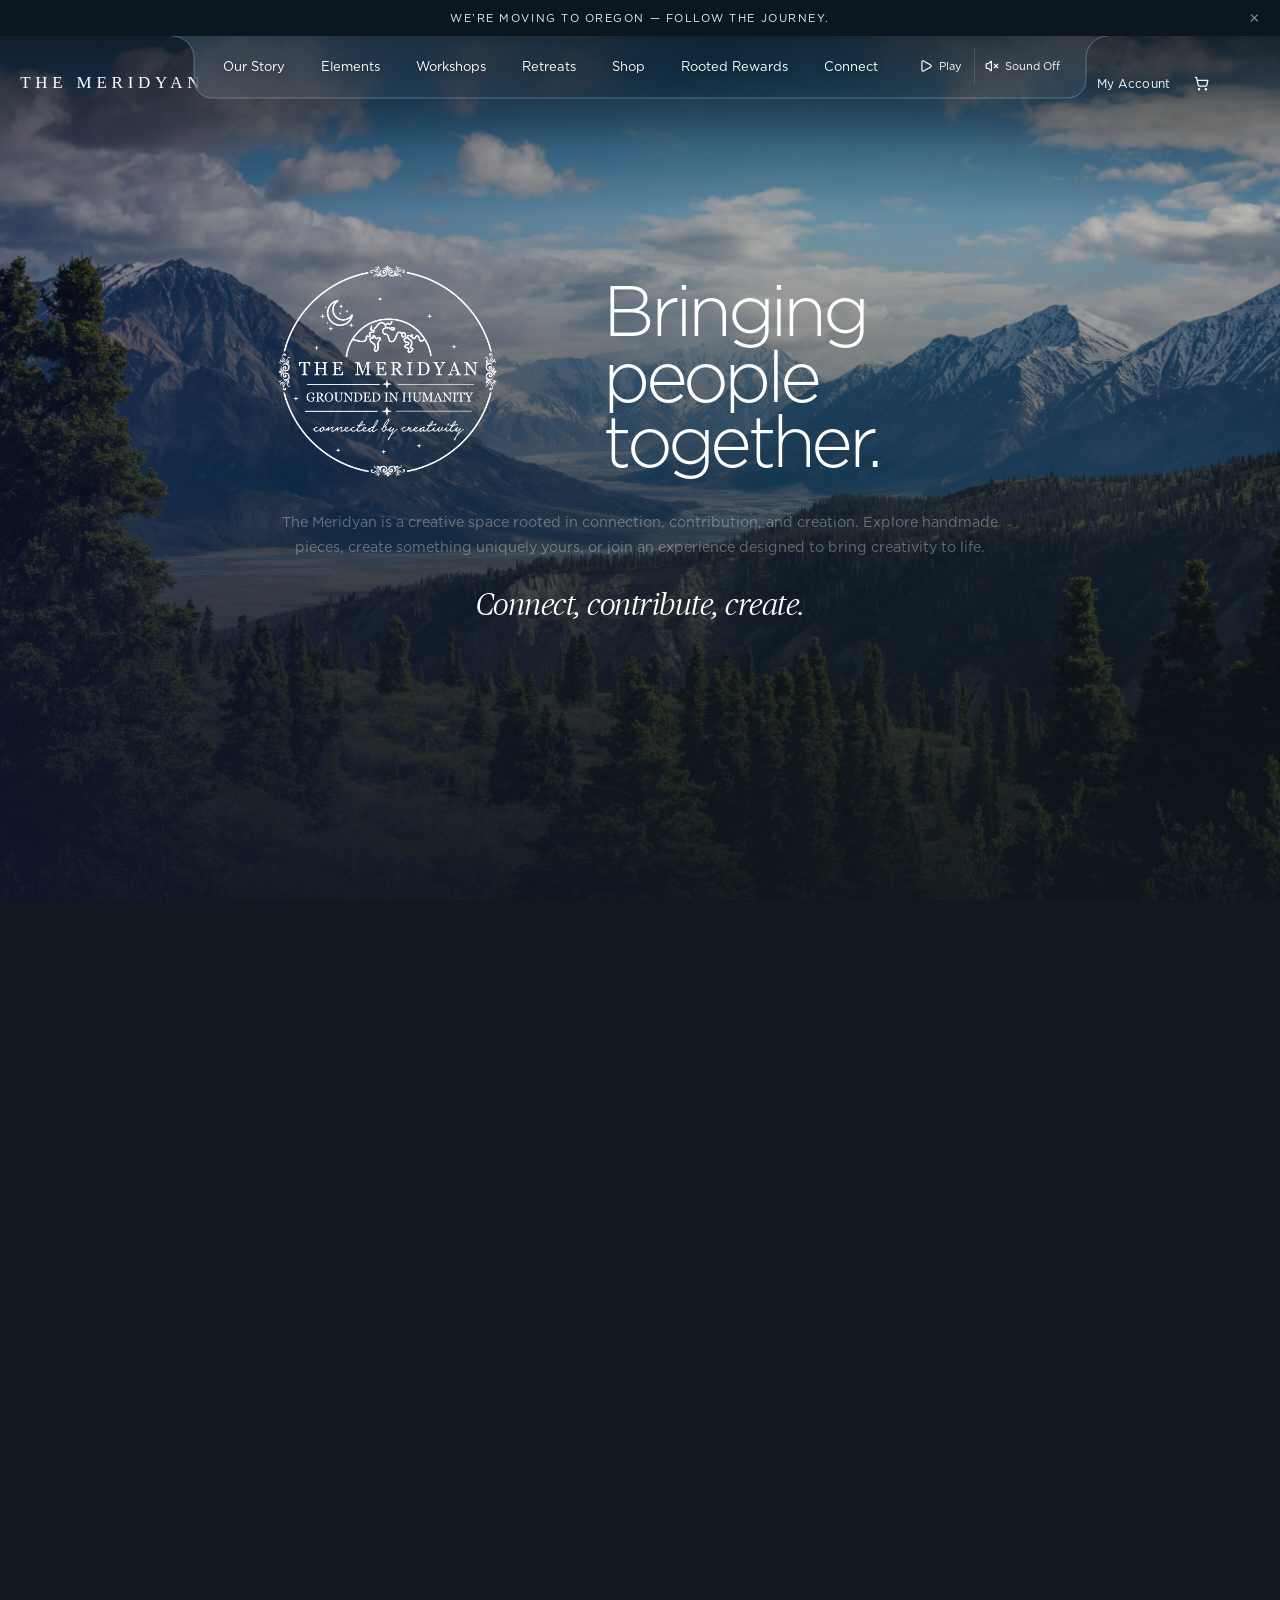
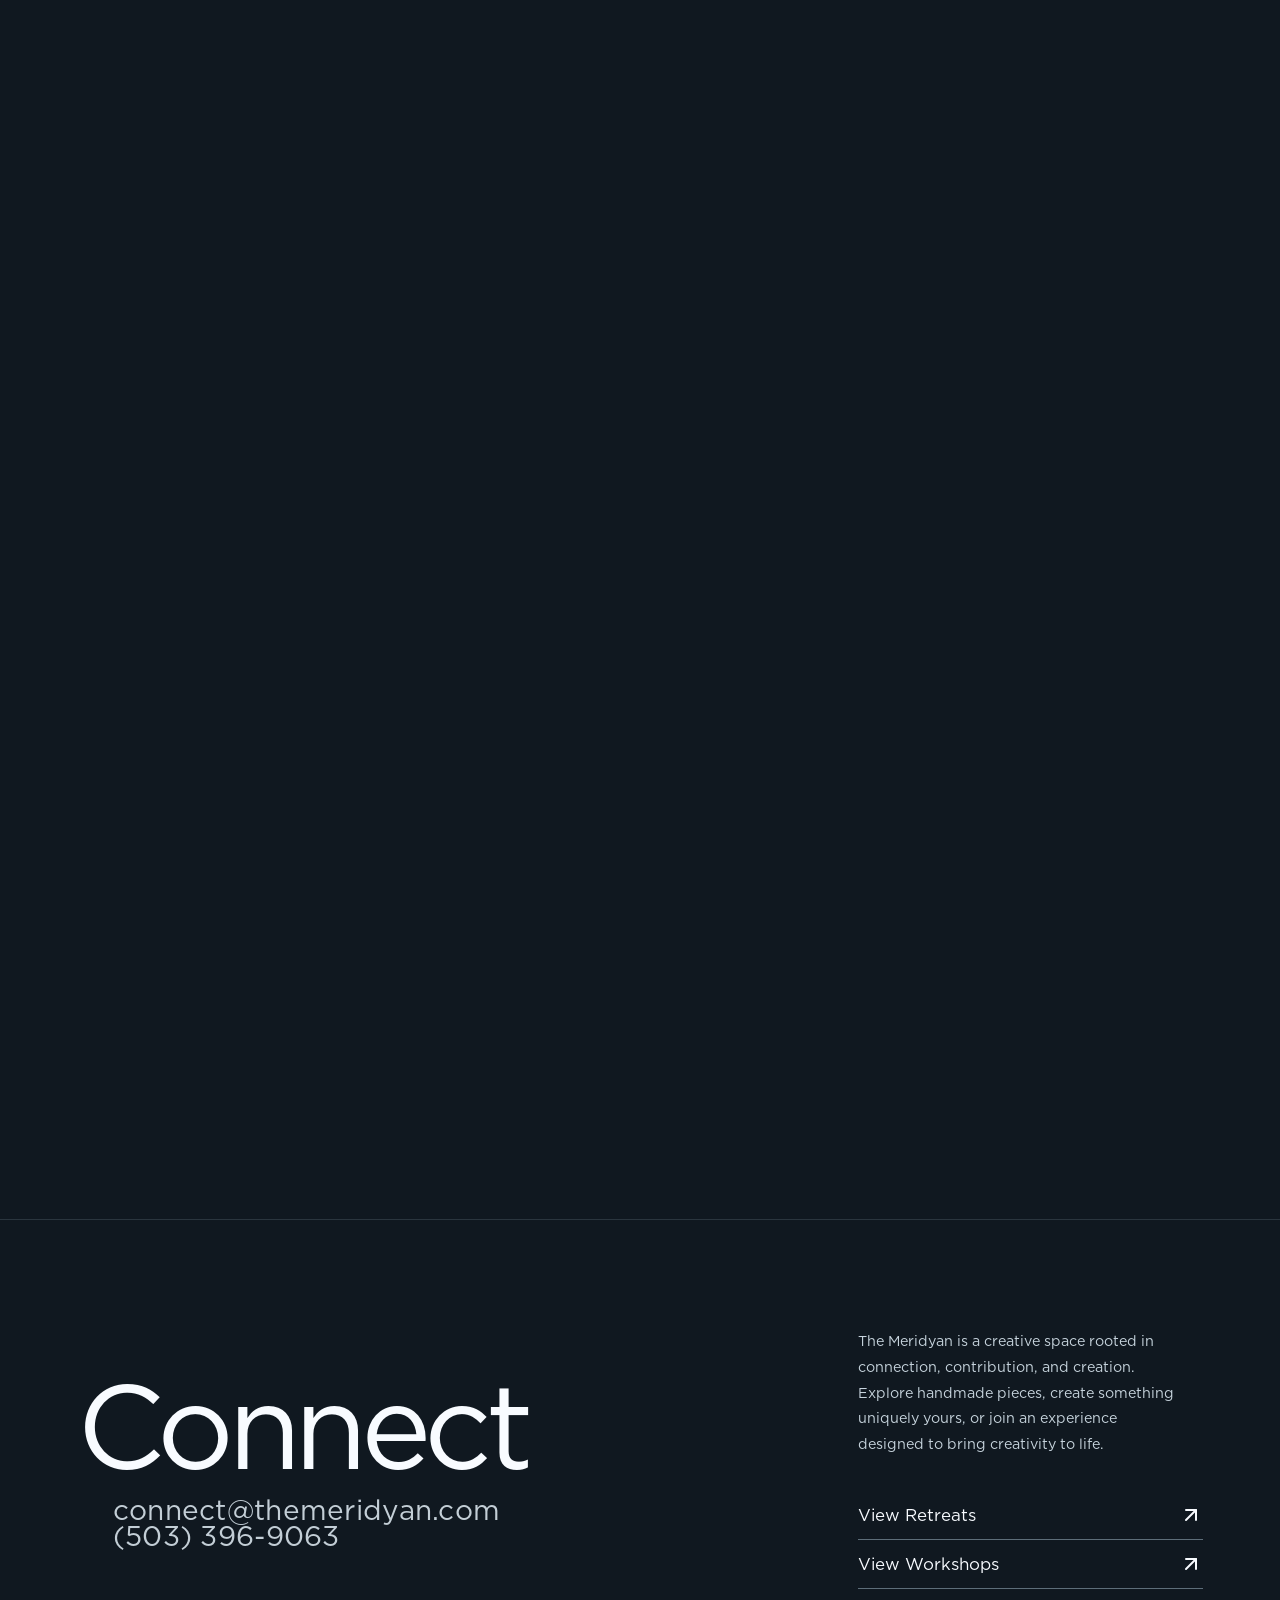
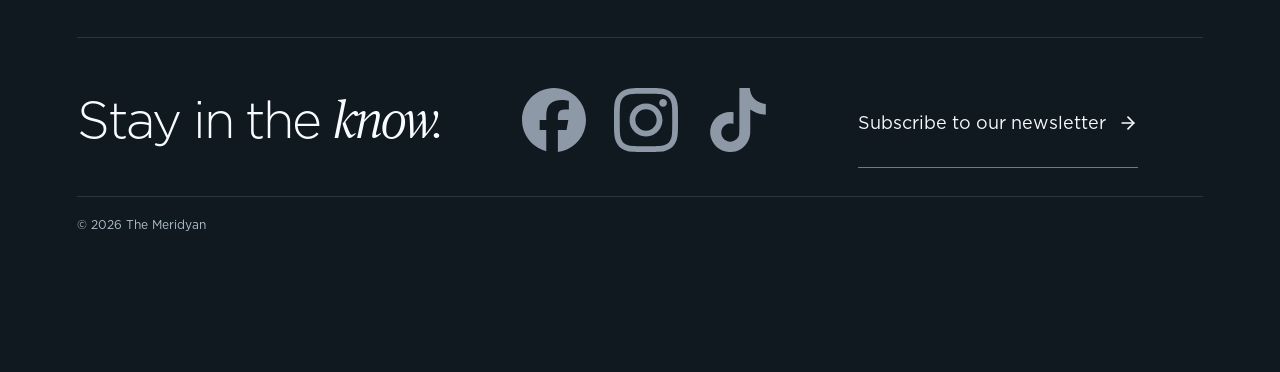
==== commit 66b93ed7: "Stack footer contact on two lines" ====
--- a/index.html
+++ b/index.html
@@ -43,5 +43,5 @@
 
 
 <script src="scroll-engine.js?v=8" defer></script>
-<script src="nav.js?v=31"></script></body>
+<script src="nav.js?v=32"></script></body>
 </html>
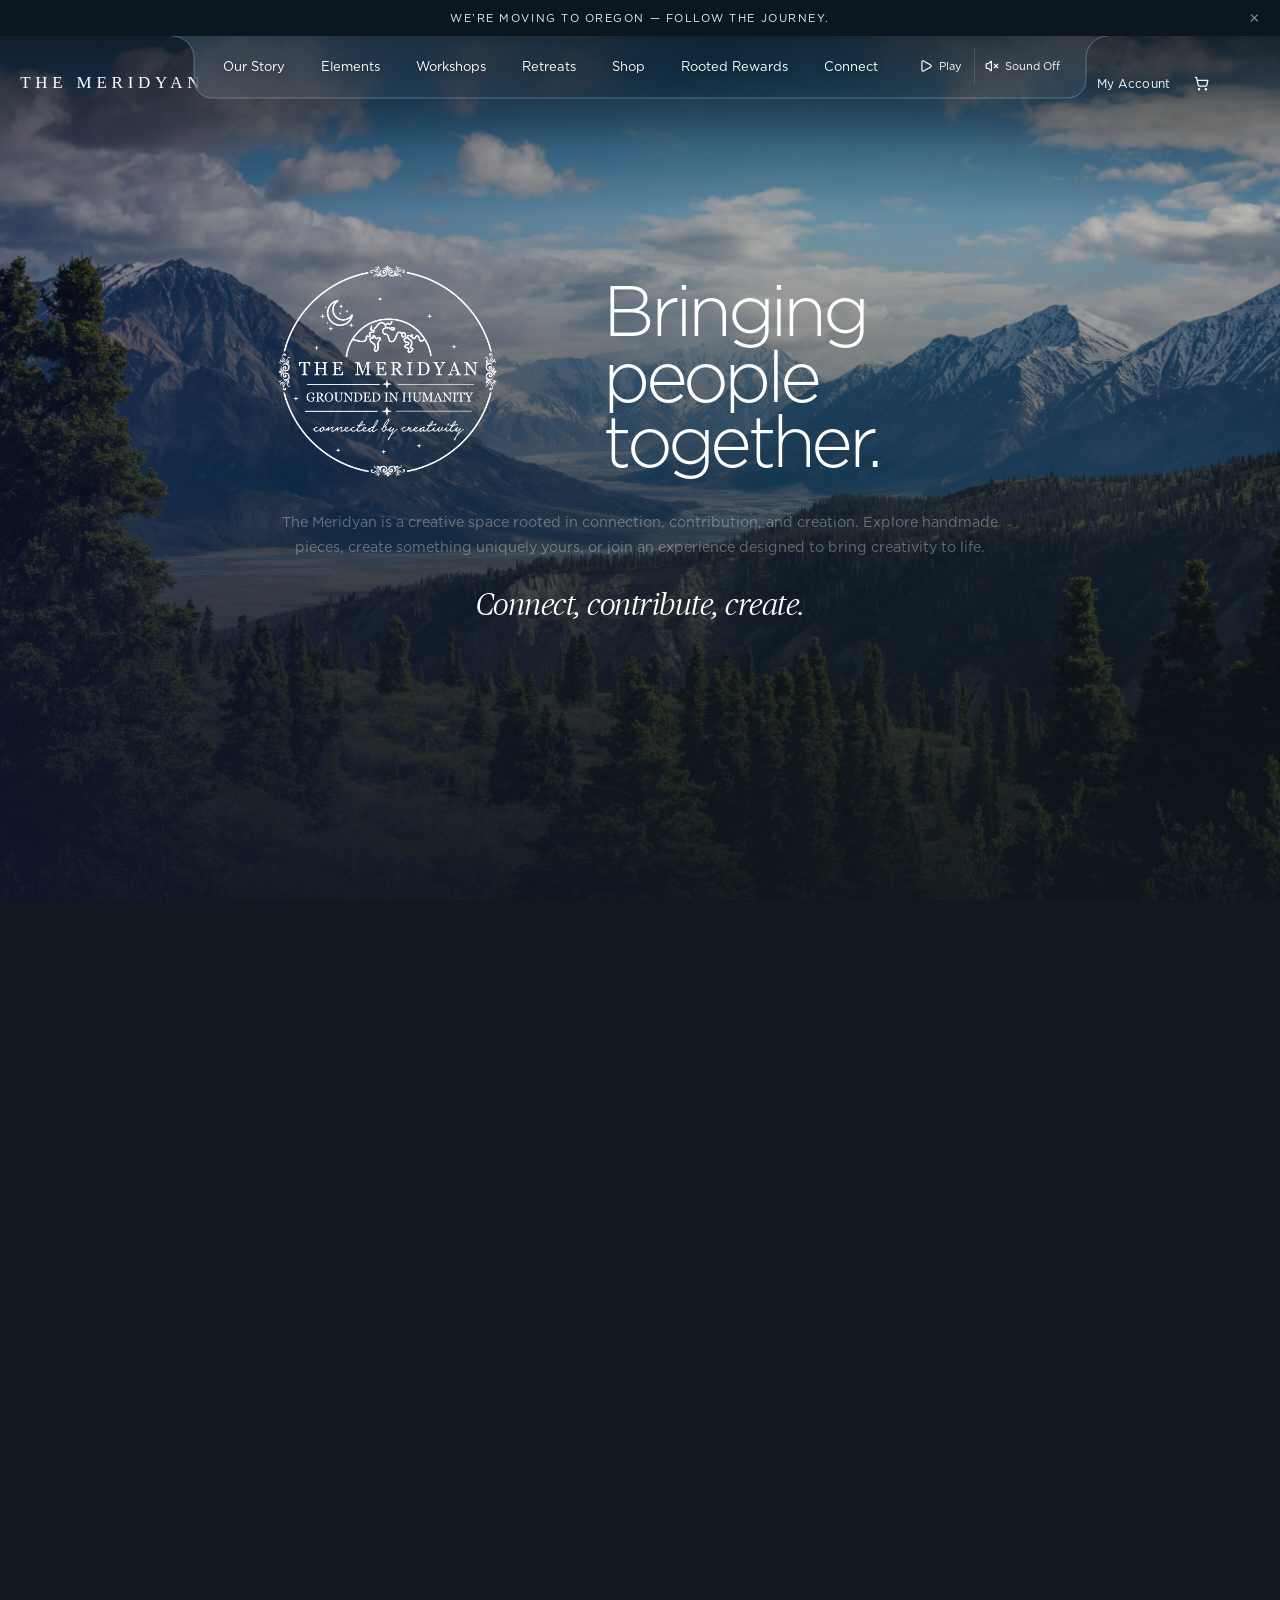
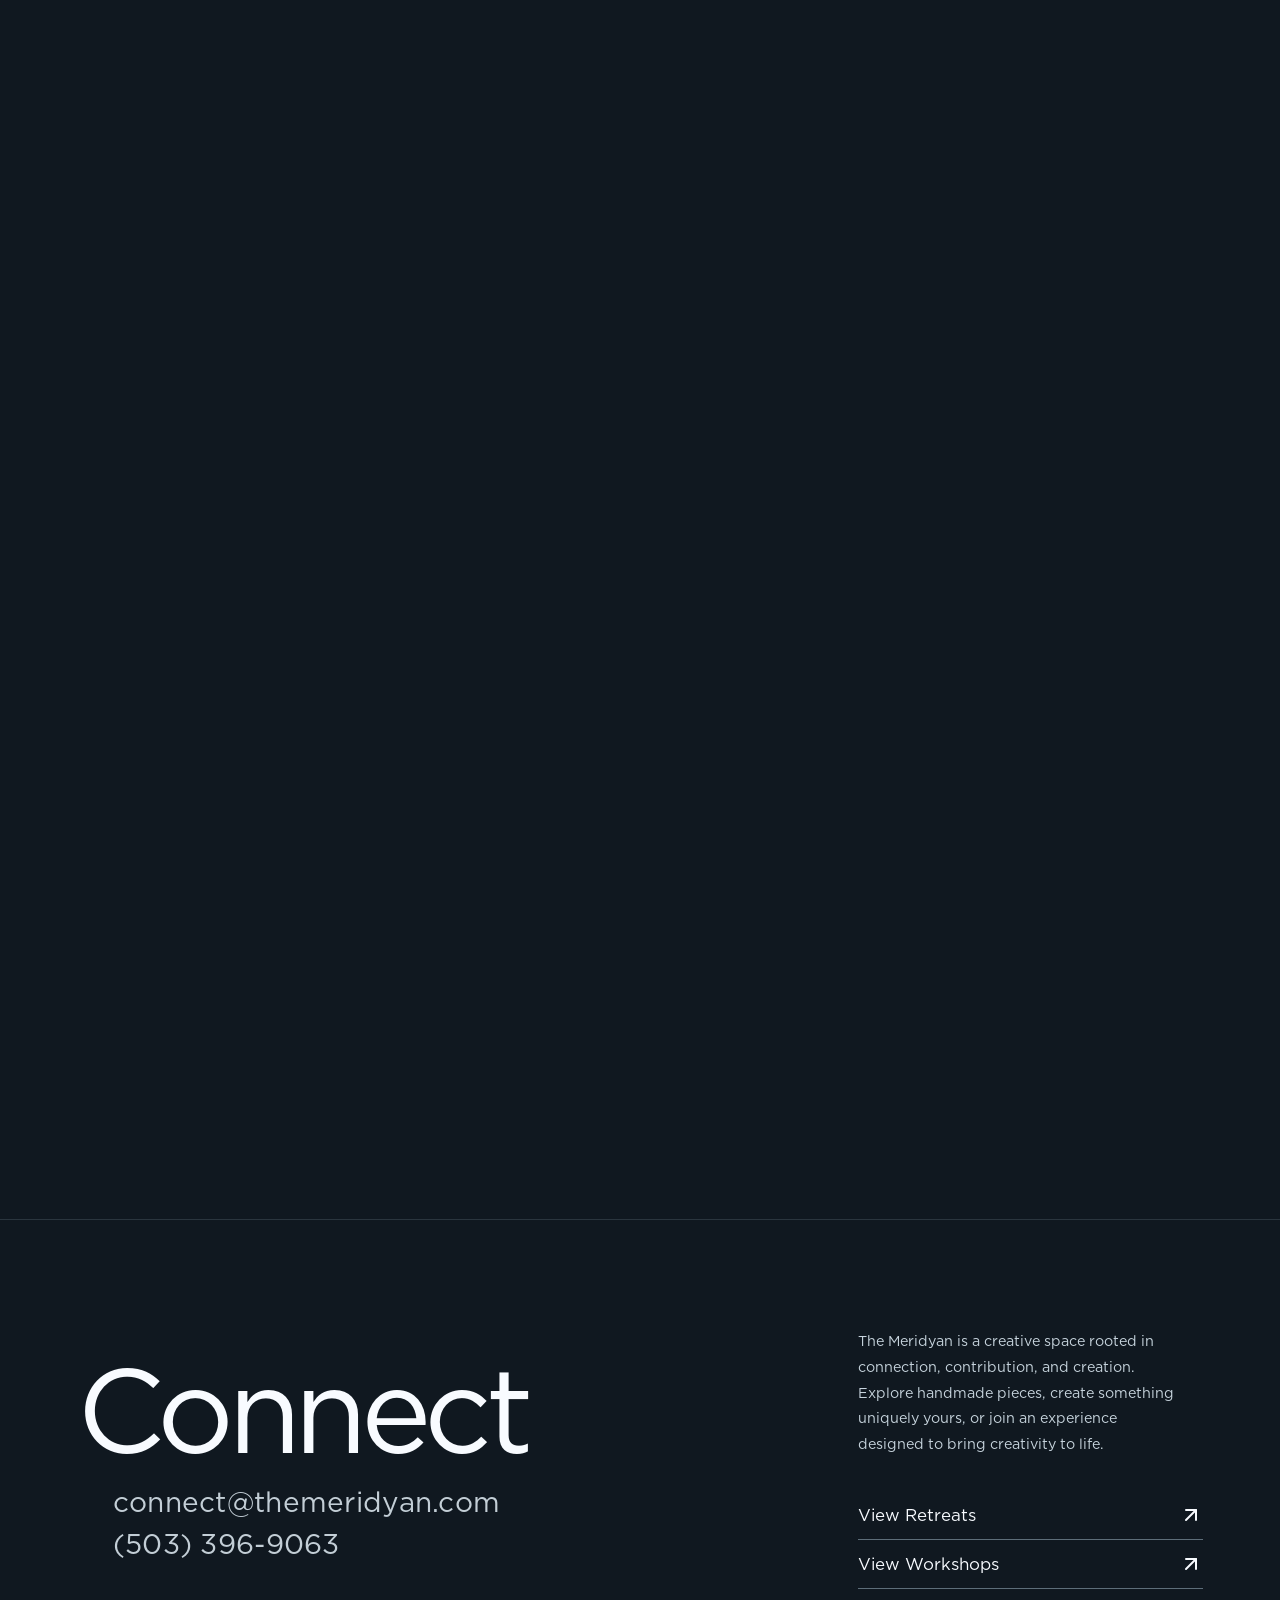
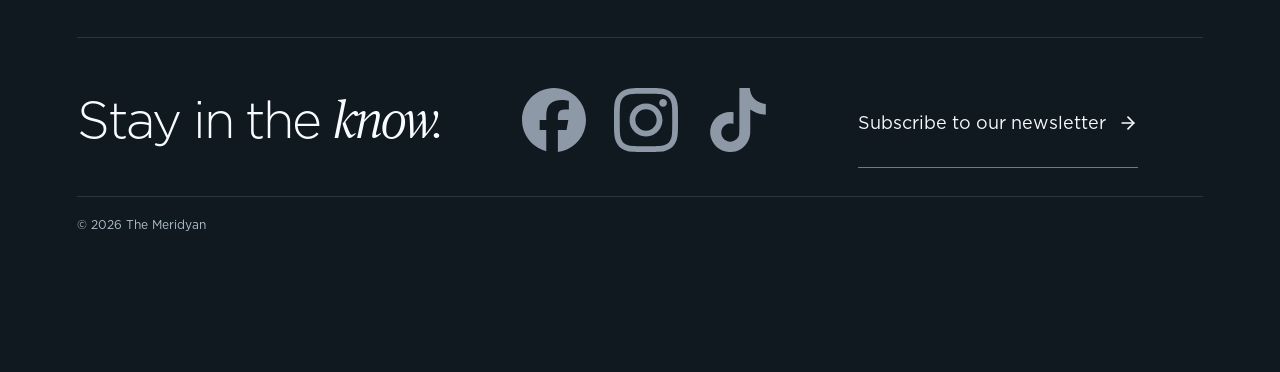
==== commit 0340b92f: "Increase footer contact line height" ====
--- a/index.html
+++ b/index.html
@@ -17,7 +17,7 @@
 <link media="all" rel="stylesheet" href="css/3cbabd3b90bd09d2.css">
 <link media="all" rel="stylesheet" href="css/3c0b1736c7ed2e35.css">
 <link media="all" rel="stylesheet" href="css/846dfcc68f16207b.css">
-<link rel="stylesheet" href="scroll-fixes.css?v=226">
+<link rel="stylesheet" href="scroll-fixes.css?v=227">
 <meta name="description" content="The Meridyan is a creative space rooted in connection, contribution, and creation. Explore handmade pieces, workshops, retreats, and experiences designed to bring creativity to life."><link rel="canonical" href="https://itsyoboyyyyyy.github.io/meridyan-scroll/index.html"><meta property="og:type" content="website"><meta property="og:site_name" content="The Meridyan"><meta property="og:title" content="The Meridyan — Creative & Experiential Brand"><meta property="og:description" content="The Meridyan is a creative space rooted in connection, contribution, and creation. Explore handmade pieces, workshops, retreats, and experiences designed to bring creativity to life."><meta property="og:url" content="https://itsyoboyyyyyy.github.io/meridyan-scroll/index.html"><meta property="og:image" content="https://itsyoboyyyyyy.github.io/meridyan-scroll/site-files/hero1.jpg"><meta name="twitter:card" content="summary_large_image"><meta name="twitter:title" content="The Meridyan — Creative & Experiential Brand"><meta name="twitter:description" content="The Meridyan is a creative space rooted in connection, contribution, and creation. Explore handmade pieces, workshops, retreats, and experiences designed to bring creativity to life."><meta name="twitter:image" content="https://itsyoboyyyyyy.github.io/meridyan-scroll/site-files/hero1.jpg"><script type="application/ld+json">{"@context":"https://schema.org","@type":"Organization","name":"The Meridyan","url":"https://itsyoboyyyyyy.github.io/meridyan-scroll/","logo":"https://itsyoboyyyyyy.github.io/meridyan-scroll/site-files/meridyan-logo.png","description":"A creative space rooted in connection, contribution, and creation — workshops, retreats, and handmade pieces."}</script></head>
 <body>
 ﻿<div lang="en" class="flow-locale"><div class="flow-page "><span id="enter-morpho" class="flow-entry-anchor" aria-hidden="true"></span> <span hidden="" data-nature-player="true" data-state="muted" data-context="running" data-position="0.17066666666664787" data-completed-loops="0" data-gain="0" data-source-starts="3"></span><header class="morpho-header" data-open="false"><a class="morpho-header-logo" href="#flow-hero" aria-label="The Meridyan homepage"><span class="meridyan-wordmark">THE MERIDYAN</span></a><fieldset class="site-player" aria-label="Experience controls" data-autoplay="false" data-film-blocked="false" lang="en"><button class="site-autoplay" type="button" aria-pressed="false" aria-label="Play experience"><svg xmlns="http://www.w3.org/2000/svg" width="15" height="15" viewBox="0 0 24 24" fill="none" stroke="currentColor" stroke-width="2" stroke-linecap="round" stroke-linejoin="round" class="lucide lucide-play" aria-hidden="true"><path d="M5 5a2 2 0 0 1 3.008-1.728l11.997 6.998a2 2 0 0 1 .003 3.458l-12 7A2 2 0 0 1 5 19z"></path></svg><span>Play</span></button><button class="site-sound-toggle" type="button" aria-pressed="false" aria-label="Turn sound on"><svg xmlns="http://www.w3.org/2000/svg" width="16" height="16" viewBox="0 0 24 24" fill="none" stroke="currentColor" stroke-width="2" stroke-linecap="round" stroke-linejoin="round" class="lucide lucide-volume-x" aria-hidden="true"><path d="M11 4.702a.705.705 0 0 0-1.203-.498L6.413 7.587A1.4 1.4 0 0 1 5.416 8H3a1 1 0 0 0-1 1v6a1 1 0 0 0 1 1h2.416a1.4 1.4 0 0 1 .997.413l3.383 3.384A.705.705 0 0 0 11 19.298z"></path><line x1="22" x2="16" y1="9" y2="15"></line><line x1="16" x2="22" y1="9" y2="15"></line></svg><span>Sound<!-- --> <!-- -->Off</span></button><div hidden="" aria-hidden="true"><aside class="morpho-radio  radio-is-hidden" inert="" aria-hidden="true" aria-label="Meridyan ambient" data-playing="false" data-track="0" data-loading="false" data-muted="false"><audio preload="none" aria-hidden="true"></audio><div class="radio-info"><span class="radio-brand"><i></i><i></i><i></i> MERIDYAN <span class="radio-count" aria-hidden="true">01<!-- --> / <!-- -->08</span></span><div aria-live="polite" aria-atomic="true"><span class="radio-title" title="Wildamore">Wildamore</span><span class="radio-artist" title="The Meridyan">The Meridyan</span></div></div><div class="radio-buttons"><button disabled="" aria-label="Previous track"><svg xmlns="http://www.w3.org/2000/svg" width="13" height="13" viewBox="0 0 24 24" fill="none" stroke="currentColor" stroke-width="2" stroke-linecap="round" stroke-linejoin="round" class="lucide lucide-skip-back" aria-hidden="true"><path d="M17.971 4.285A2 2 0 0 1 21 6v12a2 2 0 0 1-3.029 1.715l-9.997-5.998a2 2 0 0 1-.003-3.432z"></path><path d="M3 20V4"></path></svg></button><button class="radio-play" aria-busy="false" aria-label="Play ambient sound"><svg xmlns="http://www.w3.org/2000/svg" width="15" height="15" viewBox="0 0 24 24" fill="none" stroke="currentColor" stroke-width="2" stroke-linecap="round" stroke-linejoin="round" class="lucide lucide-play" aria-hidden="true"><path d="M5 5a2 2 0 0 1 3.008-1.728l11.997 6.998a2 2 0 0 1 .003 3.458l-12 7A2 2 0 0 1 5 19z"></path></svg></button><button aria-label="Next track"><svg xmlns="http://www.w3.org/2000/svg" width="13" height="13" viewBox="0 0 24 24" fill="none" stroke="currentColor" stroke-width="2" stroke-linecap="round" stroke-linejoin="round" class="lucide lucide-skip-forward" aria-hidden="true"><path d="M21 4v16"></path><path d="M6.029 4.285A2 2 0 0 0 3 6v12a2 2 0 0 0 3.029 1.715l9.997-5.998a2 2 0 0 0 .003-3.432z"></path></svg></button></div></aside></div></fieldset><div class="morpho-notch"><div class="morpho-notch-glass" style="width: 616.469px; height: 62px; clip-path: path(&quot;M 0 0 A 22 22 0 0 1 22 22 L 22 44 A 18 18 0 0 0 40 62 L 576.469 62 A 18 18 0 0 0 594.469 44 L 594.469 22 A 22 22 0 0 1 616.469 0 Z&quot;);" aria-hidden="true"></div><svg class="morpho-notch-shape" viewBox="0 0 616.46875 62" style="width: 616.469px; height: 62px;" aria-hidden="true"><path d="M0,0 A22,22 0 0 1 22,22 L22,44 A18,18 0 0 0 40,62 L576.46875,62 A18,18 0 0 0 594.46875,44 L594.46875,22 A22,22 0 0 1 616.46875,0 Z"></path><path class="morpho-notch-edge" d="M0,0 A22,22 0 0 1 22,22 L22,44 A18,18 0 0 0 40,62 L576.46875,62 A18,18 0 0 0 594.46875,44 L594.46875,22 A22,22 0 0 1 616.46875,0" vector-effect="non-scaling-stroke"></path></svg><div class="morpho-notch-bar"><nav class="morpho-main-nav" aria-label="Main navigation"><a href="our-story.html" id="_R_11bqlb_-community" data-current="false"><span>Our Story</span></a><span class="nav-drop" data-menu="elements"><a href="elements.html" target="_top" data-current="false"><span>Elements</span></a></span><a id="meridyan-workshops" href="workshops.html" target="_top" data-current="false"><span>Workshops</span></a><a href="retreats.html" target="_top" data-current="false"><span>Retreats</span></a><a href="https://www.themeridyan.com/shop" target="_top" data-current="false"><span>Shop</span></a><a href="rooted-rewards.html" target="_top" data-current="false"><span>Rooted Rewards</span></a><a href="https://www.themeridyan.com/connect" target="_top" data-current="false"><span>Connect</span></a></nav><button type="button" class="morpho-mobile-trigger" aria-expanded="false" aria-controls="_R_11bqlb_-panel">Explore</button></div></div><div class="morpho-header-actions"><a class="morpho-header-login" href="https://www.themeridyan.com/account/my-account" target="_top">My Account</a><a class="morpho-header-cart" href="https://www.themeridyan.com/cart-page" target="_top" aria-label="Cart"><svg xmlns="http://www.w3.org/2000/svg" width="15" height="15" viewBox="0 0 24 24" fill="none" stroke="currentColor" stroke-width="2" stroke-linecap="round" stroke-linejoin="round"><circle cx="8" cy="21" r="1"></circle><circle cx="19" cy="21" r="1"></circle><path d="M2.05 2.05h2l2.66 12.42a2 2 0 0 0 2 1.58h9.78a2 2 0 0 0 1.95-1.57l1.65-7.43H5.12"></path></svg></a></div><section class="morpho-mega" id="meridyan-mega" aria-label="The Eight Elements" hidden>
--- a/scroll-fixes.css
+++ b/scroll-fixes.css
@@ -763,7 +763,7 @@
 .footer-social a:hover{color:#efe9dd;transform:translateY(-2px)}
 .footer-social svg{display:block}
 
-.footer-contact{display:block;text-align:left;white-space:nowrap;font-size:28px;font-weight:400;letter-spacing:.01em;color:#c3ced6;margin:14px 0 0 36px}
+.footer-contact{display:block;text-align:left;white-space:nowrap;font-size:28px;font-weight:400;letter-spacing:.01em;line-height:1.5;color:#c3ced6;margin:14px 0 0 36px}
 @media (max-width:640px){.footer-contact{font-size:16px;margin-left:12px}}
 .footer-contact span{display:inline}
 .footer-contact a{color:inherit;text-decoration:none;transition:color .25s ease}
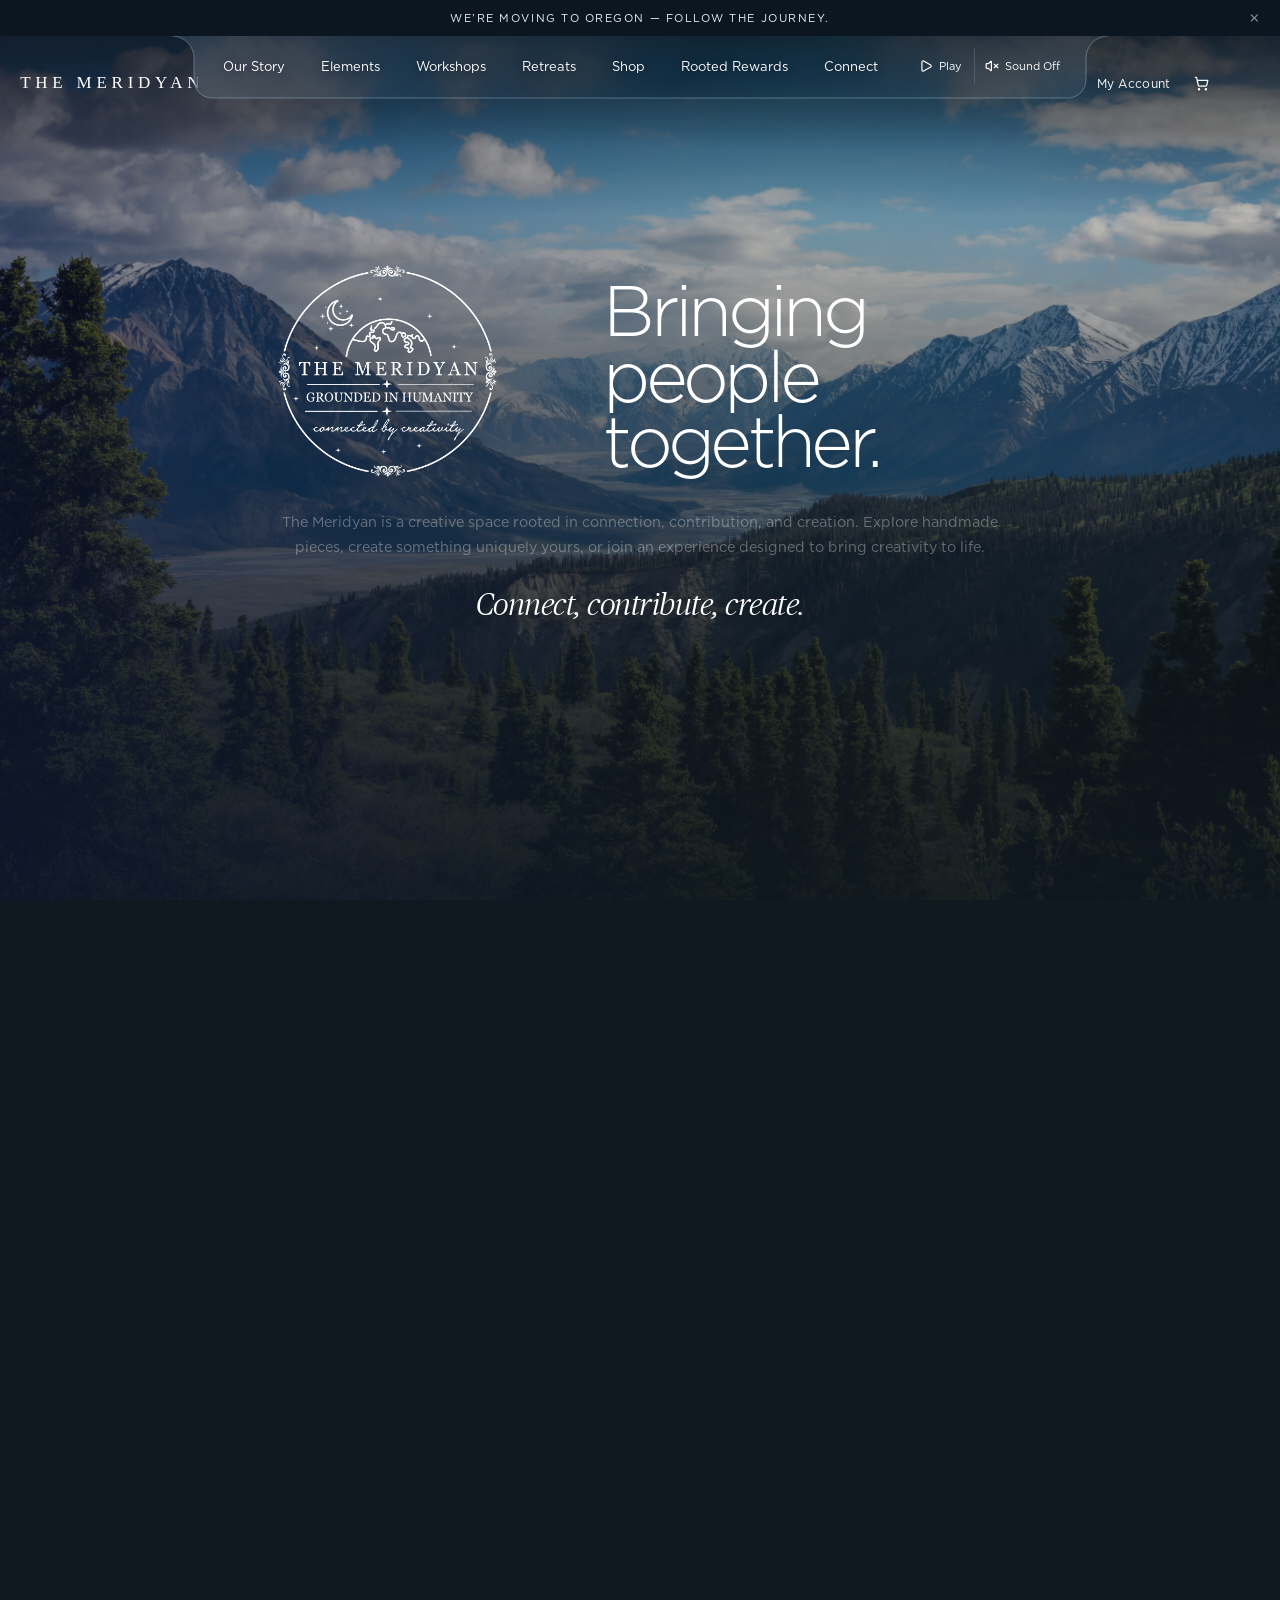
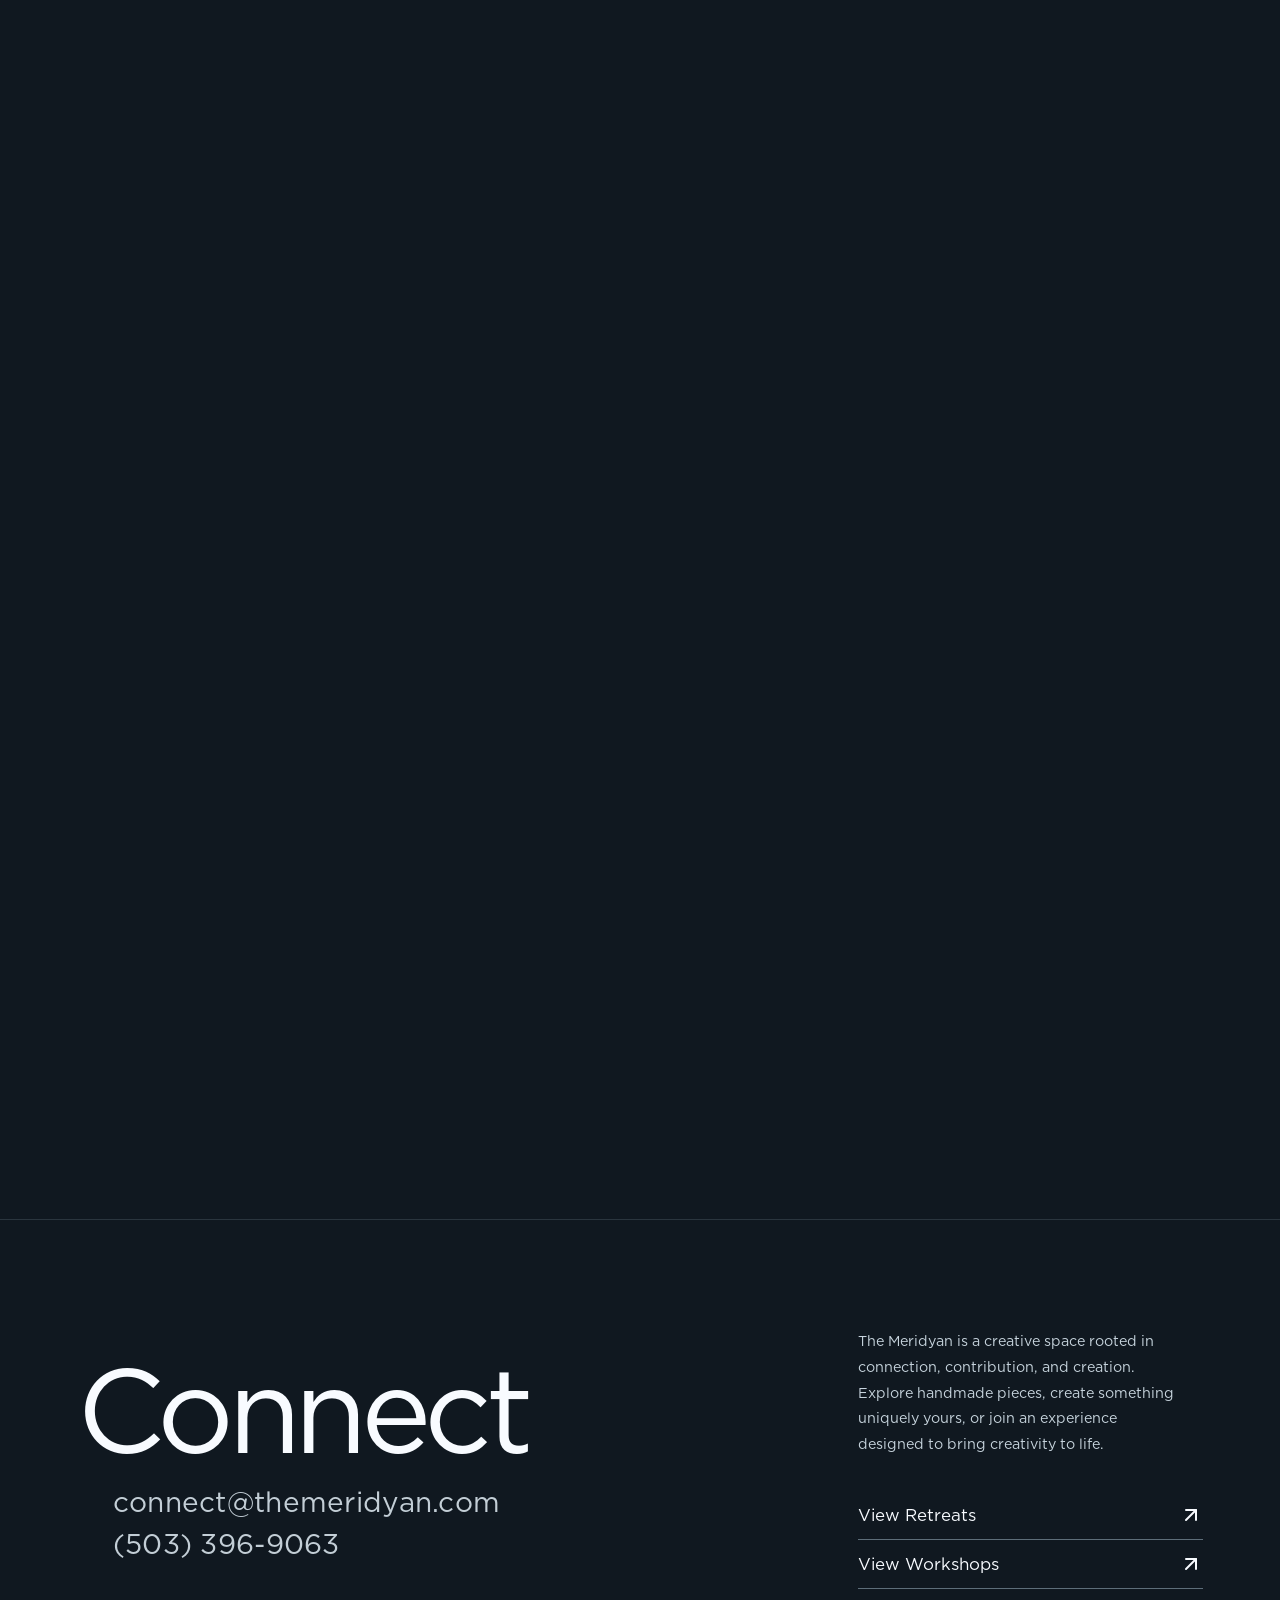
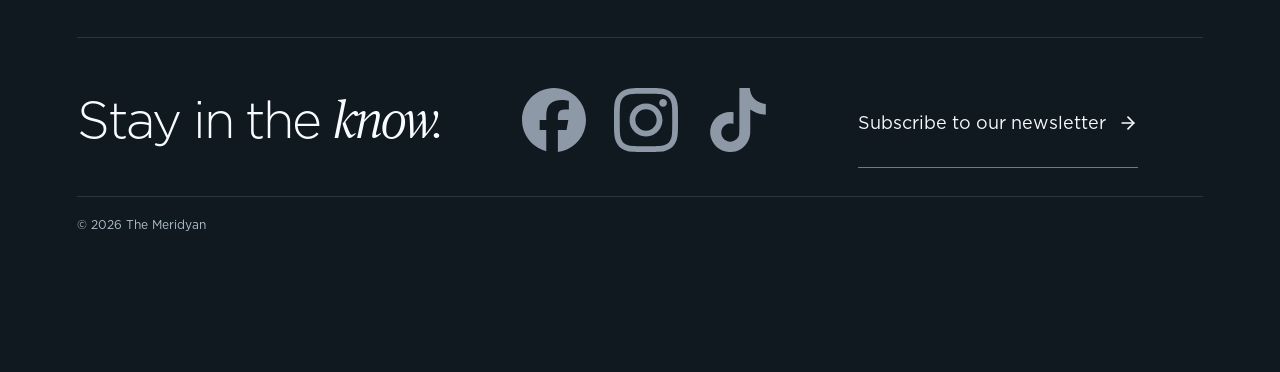
==== commit e099b1fe: "Fix hero clearance under fixed nav on short/zoomed viewports - Nudge hero opening content down 42px " ====
--- a/index.html
+++ b/index.html
@@ -1,6 +1,7 @@
 <!DOCTYPE html>
 <html lang="en">
 <head>
+<script>try{history.scrollRestoration="manual"}catch(e){}</script>
 <meta charset="utf-8">
 <meta name="viewport" content="width=device-width, initial-scale=1">
 <title>The Meridyan — Creative & Experiential Brand</title>
@@ -17,7 +18,7 @@
 <link media="all" rel="stylesheet" href="css/3cbabd3b90bd09d2.css">
 <link media="all" rel="stylesheet" href="css/3c0b1736c7ed2e35.css">
 <link media="all" rel="stylesheet" href="css/846dfcc68f16207b.css">
-<link rel="stylesheet" href="scroll-fixes.css?v=227">
+<link rel="stylesheet" href="scroll-fixes.css?v=228">
 <meta name="description" content="The Meridyan is a creative space rooted in connection, contribution, and creation. Explore handmade pieces, workshops, retreats, and experiences designed to bring creativity to life."><link rel="canonical" href="https://itsyoboyyyyyy.github.io/meridyan-scroll/index.html"><meta property="og:type" content="website"><meta property="og:site_name" content="The Meridyan"><meta property="og:title" content="The Meridyan — Creative & Experiential Brand"><meta property="og:description" content="The Meridyan is a creative space rooted in connection, contribution, and creation. Explore handmade pieces, workshops, retreats, and experiences designed to bring creativity to life."><meta property="og:url" content="https://itsyoboyyyyyy.github.io/meridyan-scroll/index.html"><meta property="og:image" content="https://itsyoboyyyyyy.github.io/meridyan-scroll/site-files/hero1.jpg"><meta name="twitter:card" content="summary_large_image"><meta name="twitter:title" content="The Meridyan — Creative & Experiential Brand"><meta name="twitter:description" content="The Meridyan is a creative space rooted in connection, contribution, and creation. Explore handmade pieces, workshops, retreats, and experiences designed to bring creativity to life."><meta name="twitter:image" content="https://itsyoboyyyyyy.github.io/meridyan-scroll/site-files/hero1.jpg"><script type="application/ld+json">{"@context":"https://schema.org","@type":"Organization","name":"The Meridyan","url":"https://itsyoboyyyyyy.github.io/meridyan-scroll/","logo":"https://itsyoboyyyyyy.github.io/meridyan-scroll/site-files/meridyan-logo.png","description":"A creative space rooted in connection, contribution, and creation — workshops, retreats, and handmade pieces."}</script></head>
 <body>
 ﻿<div lang="en" class="flow-locale"><div class="flow-page "><span id="enter-morpho" class="flow-entry-anchor" aria-hidden="true"></span> <span hidden="" data-nature-player="true" data-state="muted" data-context="running" data-position="0.17066666666664787" data-completed-loops="0" data-gain="0" data-source-starts="3"></span><header class="morpho-header" data-open="false"><a class="morpho-header-logo" href="#flow-hero" aria-label="The Meridyan homepage"><span class="meridyan-wordmark">THE MERIDYAN</span></a><fieldset class="site-player" aria-label="Experience controls" data-autoplay="false" data-film-blocked="false" lang="en"><button class="site-autoplay" type="button" aria-pressed="false" aria-label="Play experience"><svg xmlns="http://www.w3.org/2000/svg" width="15" height="15" viewBox="0 0 24 24" fill="none" stroke="currentColor" stroke-width="2" stroke-linecap="round" stroke-linejoin="round" class="lucide lucide-play" aria-hidden="true"><path d="M5 5a2 2 0 0 1 3.008-1.728l11.997 6.998a2 2 0 0 1 .003 3.458l-12 7A2 2 0 0 1 5 19z"></path></svg><span>Play</span></button><button class="site-sound-toggle" type="button" aria-pressed="false" aria-label="Turn sound on"><svg xmlns="http://www.w3.org/2000/svg" width="16" height="16" viewBox="0 0 24 24" fill="none" stroke="currentColor" stroke-width="2" stroke-linecap="round" stroke-linejoin="round" class="lucide lucide-volume-x" aria-hidden="true"><path d="M11 4.702a.705.705 0 0 0-1.203-.498L6.413 7.587A1.4 1.4 0 0 1 5.416 8H3a1 1 0 0 0-1 1v6a1 1 0 0 0 1 1h2.416a1.4 1.4 0 0 1 .997.413l3.383 3.384A.705.705 0 0 0 11 19.298z"></path><line x1="22" x2="16" y1="9" y2="15"></line><line x1="16" x2="22" y1="9" y2="15"></line></svg><span>Sound<!-- --> <!-- -->Off</span></button><div hidden="" aria-hidden="true"><aside class="morpho-radio  radio-is-hidden" inert="" aria-hidden="true" aria-label="Meridyan ambient" data-playing="false" data-track="0" data-loading="false" data-muted="false"><audio preload="none" aria-hidden="true"></audio><div class="radio-info"><span class="radio-brand"><i></i><i></i><i></i> MERIDYAN <span class="radio-count" aria-hidden="true">01<!-- --> / <!-- -->08</span></span><div aria-live="polite" aria-atomic="true"><span class="radio-title" title="Wildamore">Wildamore</span><span class="radio-artist" title="The Meridyan">The Meridyan</span></div></div><div class="radio-buttons"><button disabled="" aria-label="Previous track"><svg xmlns="http://www.w3.org/2000/svg" width="13" height="13" viewBox="0 0 24 24" fill="none" stroke="currentColor" stroke-width="2" stroke-linecap="round" stroke-linejoin="round" class="lucide lucide-skip-back" aria-hidden="true"><path d="M17.971 4.285A2 2 0 0 1 21 6v12a2 2 0 0 1-3.029 1.715l-9.997-5.998a2 2 0 0 1-.003-3.432z"></path><path d="M3 20V4"></path></svg></button><button class="radio-play" aria-busy="false" aria-label="Play ambient sound"><svg xmlns="http://www.w3.org/2000/svg" width="15" height="15" viewBox="0 0 24 24" fill="none" stroke="currentColor" stroke-width="2" stroke-linecap="round" stroke-linejoin="round" class="lucide lucide-play" aria-hidden="true"><path d="M5 5a2 2 0 0 1 3.008-1.728l11.997 6.998a2 2 0 0 1 .003 3.458l-12 7A2 2 0 0 1 5 19z"></path></svg></button><button aria-label="Next track"><svg xmlns="http://www.w3.org/2000/svg" width="13" height="13" viewBox="0 0 24 24" fill="none" stroke="currentColor" stroke-width="2" stroke-linecap="round" stroke-linejoin="round" class="lucide lucide-skip-forward" aria-hidden="true"><path d="M21 4v16"></path><path d="M6.029 4.285A2 2 0 0 0 3 6v12a2 2 0 0 0 3.029 1.715l9.997-5.998a2 2 0 0 0 .003-3.432z"></path></svg></button></div></aside></div></fieldset><div class="morpho-notch"><div class="morpho-notch-glass" style="width: 616.469px; height: 62px; clip-path: path(&quot;M 0 0 A 22 22 0 0 1 22 22 L 22 44 A 18 18 0 0 0 40 62 L 576.469 62 A 18 18 0 0 0 594.469 44 L 594.469 22 A 22 22 0 0 1 616.469 0 Z&quot;);" aria-hidden="true"></div><svg class="morpho-notch-shape" viewBox="0 0 616.46875 62" style="width: 616.469px; height: 62px;" aria-hidden="true"><path d="M0,0 A22,22 0 0 1 22,22 L22,44 A18,18 0 0 0 40,62 L576.46875,62 A18,18 0 0 0 594.46875,44 L594.46875,22 A22,22 0 0 1 616.46875,0 Z"></path><path class="morpho-notch-edge" d="M0,0 A22,22 0 0 1 22,22 L22,44 A18,18 0 0 0 40,62 L576.46875,62 A18,18 0 0 0 594.46875,44 L594.46875,22 A22,22 0 0 1 616.46875,0" vector-effect="non-scaling-stroke"></path></svg><div class="morpho-notch-bar"><nav class="morpho-main-nav" aria-label="Main navigation"><a href="our-story.html" id="_R_11bqlb_-community" data-current="false"><span>Our Story</span></a><span class="nav-drop" data-menu="elements"><a href="elements.html" target="_top" data-current="false"><span>Elements</span></a></span><a id="meridyan-workshops" href="workshops.html" target="_top" data-current="false"><span>Workshops</span></a><a href="retreats.html" target="_top" data-current="false"><span>Retreats</span></a><a href="https://www.themeridyan.com/shop" target="_top" data-current="false"><span>Shop</span></a><a href="rooted-rewards.html" target="_top" data-current="false"><span>Rooted Rewards</span></a><a href="https://www.themeridyan.com/connect" target="_top" data-current="false"><span>Connect</span></a></nav><button type="button" class="morpho-mobile-trigger" aria-expanded="false" aria-controls="_R_11bqlb_-panel">Explore</button></div></div><div class="morpho-header-actions"><a class="morpho-header-login" href="https://www.themeridyan.com/account/my-account" target="_top">My Account</a><a class="morpho-header-cart" href="https://www.themeridyan.com/cart-page" target="_top" aria-label="Cart"><svg xmlns="http://www.w3.org/2000/svg" width="15" height="15" viewBox="0 0 24 24" fill="none" stroke="currentColor" stroke-width="2" stroke-linecap="round" stroke-linejoin="round"><circle cx="8" cy="21" r="1"></circle><circle cx="19" cy="21" r="1"></circle><path d="M2.05 2.05h2l2.66 12.42a2 2 0 0 0 2 1.58h9.78a2 2 0 0 0 1.95-1.57l1.65-7.43H5.12"></path></svg></a></div><section class="morpho-mega" id="meridyan-mega" aria-label="The Eight Elements" hidden>
--- a/scroll-fixes.css
+++ b/scroll-fixes.css
@@ -768,3 +768,11 @@
 .footer-contact span{display:inline}
 .footer-contact a{color:inherit;text-decoration:none;transition:color .25s ease}
 .footer-contact a:hover{color:#efe9dd}
+
+/* Hero: nudge opening content below the fixed nav on short/zoomed viewports
+   (nav + announce bar ≈130px; centered content otherwise slides under it) */
+@media (min-width: 701px) and (max-height: 700px) {
+  .flow-page .flow-opening-content {
+    top: calc(50% + 42px) !important;
+  }
+}
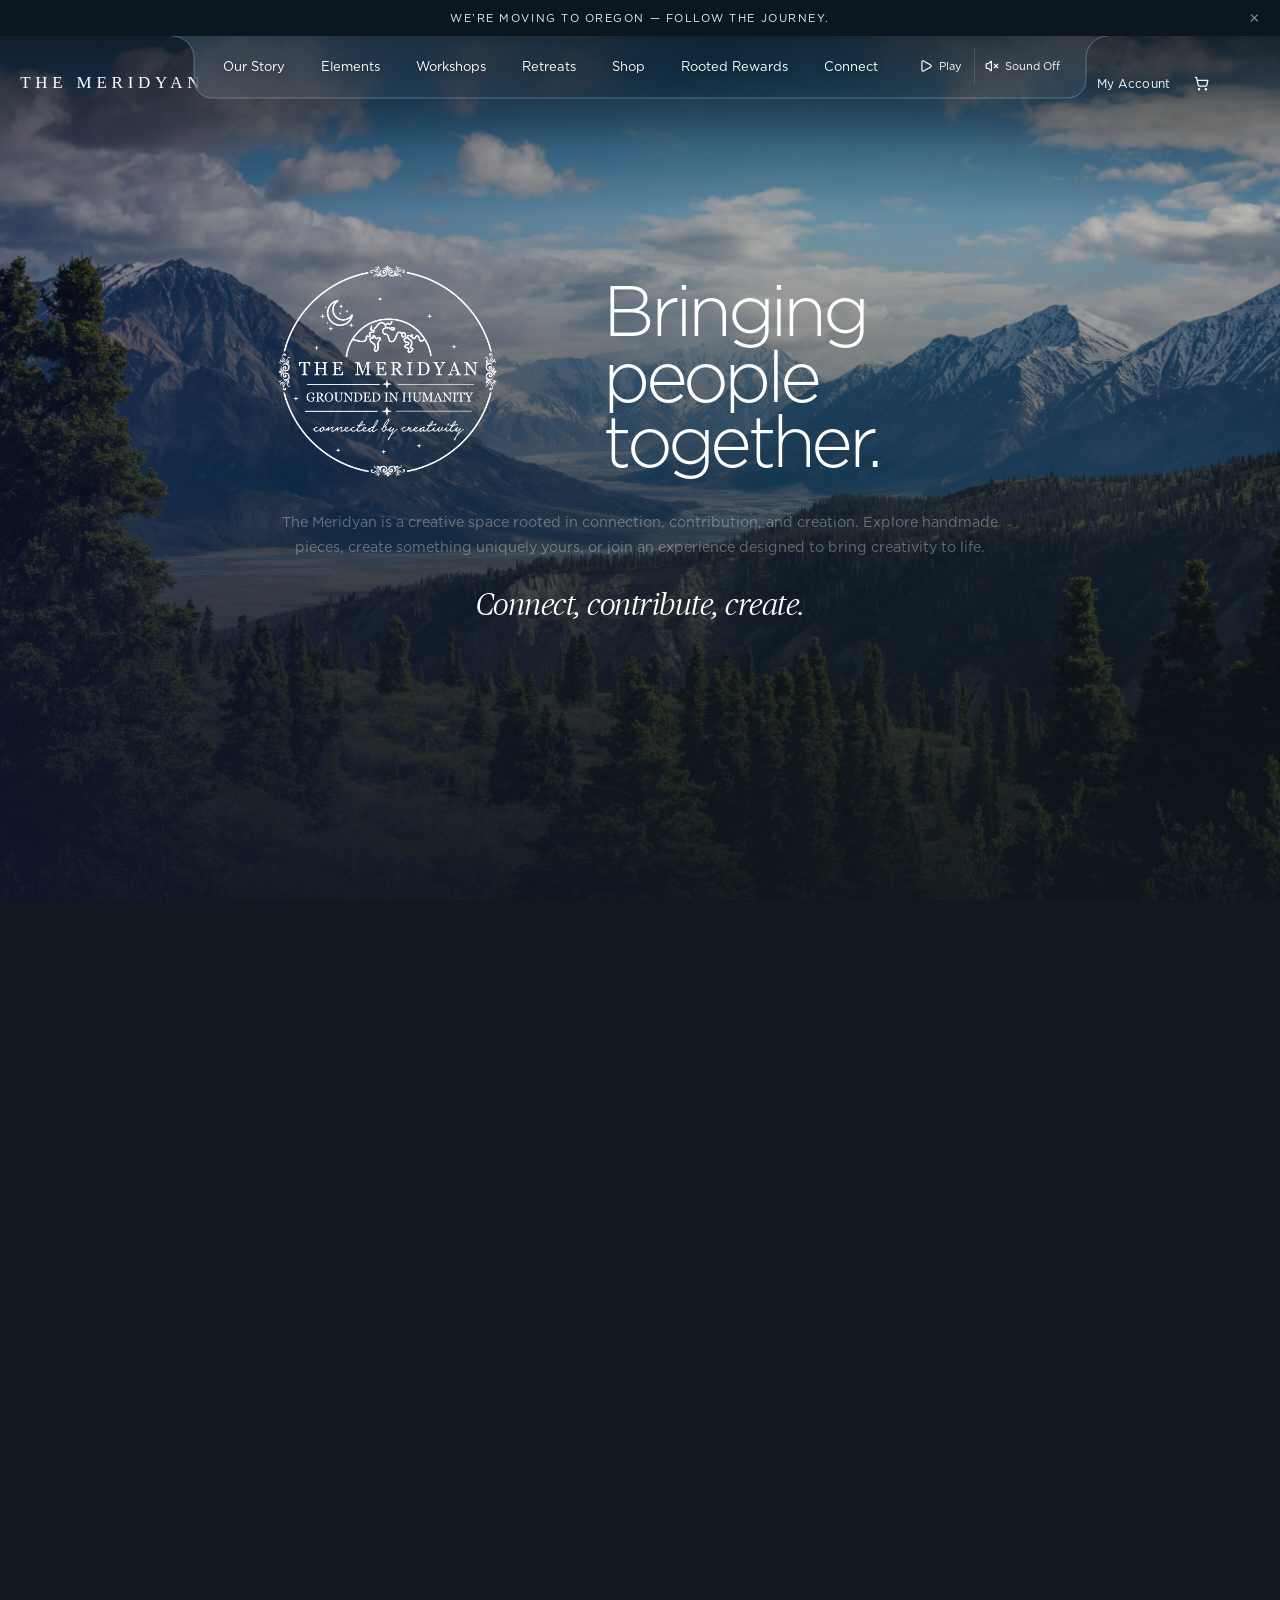
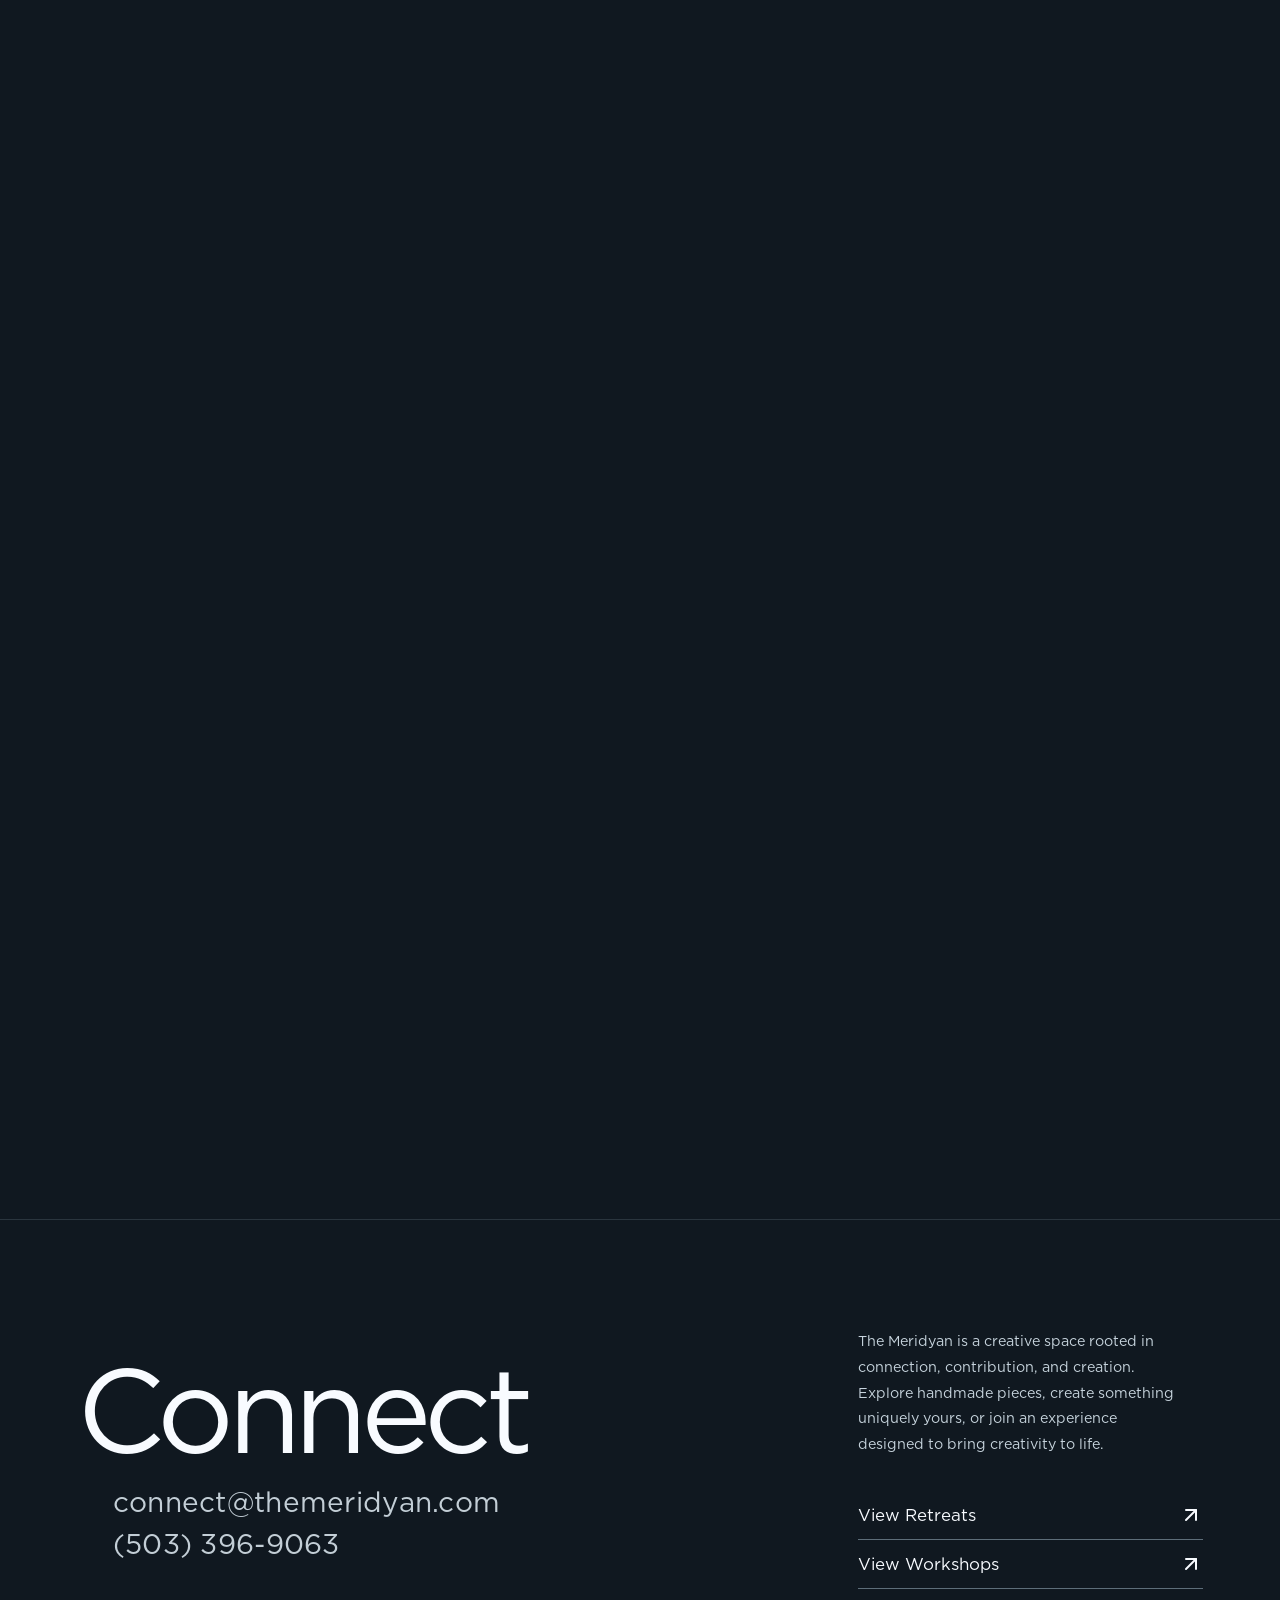
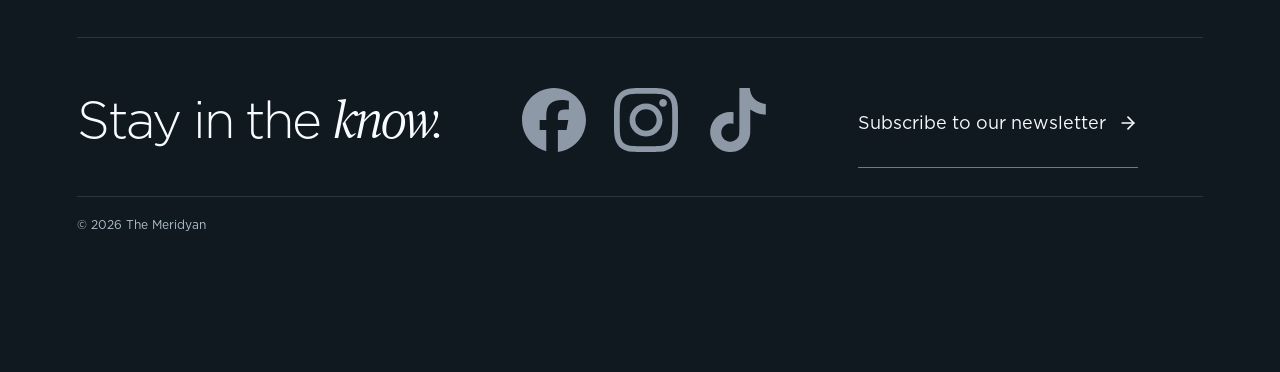
==== commit 2b1cf764: "Stop scroll restore on reload and idle the scroll engine when settled - history.scrollRestoration=ma" ====
--- a/index.html
+++ b/index.html
@@ -43,6 +43,6 @@
 <section id="flow-essential" class="bluezone-life" data-beat="0" aria-label="The Eight Elements"><div class="bluezone-life-stage" data-pinned="false" data-offscreen="true" style="--handoff-opacity: 0; --handoff-copy: 0; --handoff-exit-copy: 1; --life-progress: 0;" data-handoff="true" inert=""><div class="blue-life-films"><div class="blue-life-shot" style="--film-opacity:1;" data-running="false"><video data-src="assets/user/wildamore.mp4" data-poster="site-files/mist.jpg" muted="" playsinline="" loop="" preload="auto" aria-hidden="true" data-playback="paused" poster="assets/blue-zone/mist.jpg" src="assets/user/wildamore.mp4" data-frame="true"></video></div><div class="blue-life-shot" style="--film-opacity:0;" data-running="false" inert=""><video data-src="assets/user/siren.mp4" data-poster="site-files/forest.jpg" muted="" playsinline="" loop="" preload="auto" aria-hidden="true" data-playback="paused" poster="assets/blue-zone/forest.jpg" src="assets/user/siren.mp4" data-frame="true"></video></div><div class="blue-life-shot" style="--film-opacity:0;" data-running="false" inert=""><video data-src="assets/user/ember.mp4" data-poster="site-files/coast.jpg" muted="" playsinline="" loop="" preload="auto" aria-hidden="true" data-playback="paused" poster="assets/blue-zone/coast.jpg" src="assets/user/ember.mp4" data-frame="true"></video></div><div class="blue-life-shot" style="--film-opacity:0;" data-running="false" inert=""><video data-src="assets/user/horizon.mp4" data-poster="site-files/mist.jpg" muted="" playsinline="" loop="" preload="auto" aria-hidden="true" data-playback="paused" poster="assets/blue-zone/mist.jpg" src="assets/user/horizon.mp4" data-frame="true"></video></div><div class="blue-life-shot" style="--film-opacity:0;" data-running="false" inert=""><video data-src="assets/user/summit.mp4" data-poster="site-files/forest.jpg" muted="" playsinline="" loop="" preload="auto" aria-hidden="true" data-playback="paused" poster="assets/blue-zone/forest.jpg" src="assets/user/summit.mp4" data-frame="true"></video></div><div class="blue-life-shot" style="--film-opacity:0;" data-running="false" inert=""><video data-src="assets/user/mirage.mp4" data-poster="site-files/coast.jpg" muted="" playsinline="" loop="" preload="auto" aria-hidden="true" data-playback="paused" poster="assets/blue-zone/coast.jpg" src="assets/user/mirage.mp4" data-frame="true"></video></div><div class="blue-life-shot" style="--film-opacity:0;" data-running="false" inert=""><video data-src="assets/user/halcyon.mp4" data-poster="site-files/mist.jpg" muted="" playsinline="" loop="" preload="auto" aria-hidden="true" data-playback="paused" poster="assets/blue-zone/mist.jpg" src="assets/user/halcyon.mp4" data-frame="true"></video></div><div class="blue-life-shot" style="--film-opacity:0;" data-running="false" inert=""><video data-src="assets/user/astoria.mp4" data-poster="site-files/forest.jpg" muted="" playsinline="" loop="" preload="auto" aria-hidden="true" data-playback="paused" poster="assets/blue-zone/forest.jpg" src="assets/user/astoria.mp4" data-frame="true"></video></div></div><div class="blue-life-shade" aria-hidden="true"></div><div class="blue-life-stories"><article class="blue-life-copy" style="--life-copy:1; --life-rise:14px;" aria-hidden="false"><h2><em>Wildamore</em></h2><p class="blue-life-tagline">Where Curiosity Grows Wild</p><p class="blue-life-description" data-scroll-reading="true" style="--read-progress: 0;"><span class="scroll-reading-line"><span class="scroll-reading-word" style="--word-start:0.0000">Wildamore</span> <span class="scroll-reading-word" style="--word-start:0.0164">invites</span> <span class="scroll-reading-word" style="--word-start:0.0328">you</span> <span class="scroll-reading-word" style="--word-start:0.0492">to</span> <span class="scroll-reading-word" style="--word-start:0.0656">wander</span> <span class="scroll-reading-word" style="--word-start:0.0820">beyond</span> <span class="scroll-reading-word" style="--word-start:0.0984">the</span> <span class="scroll-reading-word" style="--word-start:0.1148">familiar,</span> <span class="scroll-reading-word" style="--word-start:0.1311">follow</span> <span class="scroll-reading-word" style="--word-start:0.1475">your</span> <span class="scroll-reading-word" style="--word-start:0.1639">curiosity,</span> <span class="scroll-reading-word" style="--word-start:0.1803">and</span> <span class="scroll-reading-word" style="--word-start:0.1967">discover</span> <span class="scroll-reading-word" style="--word-start:0.2131">the</span> <span class="scroll-reading-word" style="--word-start:0.2295">extraordinary</span> <span class="scroll-reading-word" style="--word-start:0.2459">in</span> <span class="scroll-reading-word" style="--word-start:0.2623">the</span> <span class="scroll-reading-word" style="--word-start:0.2787">world</span> <span class="scroll-reading-word" style="--word-start:0.2951">around</span> <span class="scroll-reading-word" style="--word-start:0.3115">you.</span> <span class="scroll-reading-word" style="--word-start:0.3279">Inspired</span> <span class="scroll-reading-word" style="--word-start:0.3443">by</span> <span class="scroll-reading-word" style="--word-start:0.3607">the</span> <span class="scroll-reading-word" style="--word-start:0.3770">untamed</span> <span class="scroll-reading-word" style="--word-start:0.3934">beauty</span> <span class="scroll-reading-word" style="--word-start:0.4098">and</span> <span class="scroll-reading-word" style="--word-start:0.4262">interconnectedness</span> <span class="scroll-reading-word" style="--word-start:0.4426">of</span> <span class="scroll-reading-word" style="--word-start:0.4590">nature,</span> <span class="scroll-reading-word" style="--word-start:0.4754">Wildamore</span> <span class="scroll-reading-word" style="--word-start:0.4918">celebrates</span> <span class="scroll-reading-word" style="--word-start:0.5082">exploration,</span> <span class="scroll-reading-word" style="--word-start:0.5246">individuality,</span> <span class="scroll-reading-word" style="--word-start:0.5410">and</span> <span class="scroll-reading-word" style="--word-start:0.5574">the</span> <span class="scroll-reading-word" style="--word-start:0.5738">connections</span> <span class="scroll-reading-word" style="--word-start:0.5902">we</span> <span class="scroll-reading-word" style="--word-start:0.6066">make</span> <span class="scroll-reading-word" style="--word-start:0.6230">along</span> <span class="scroll-reading-word" style="--word-start:0.6393">the</span> <span class="scroll-reading-word" style="--word-start:0.6557">way.</span> <span class="scroll-reading-word" style="--word-start:0.6721">From</span> <span class="scroll-reading-word" style="--word-start:0.6885">quiet</span> <span class="scroll-reading-word" style="--word-start:0.7049">moments</span> <span class="scroll-reading-word" style="--word-start:0.7213">of</span> <span class="scroll-reading-word" style="--word-start:0.7377">wonder</span> <span class="scroll-reading-word" style="--word-start:0.7541">to</span> <span class="scroll-reading-word" style="--word-start:0.7705">unforgettable</span> <span class="scroll-reading-word" style="--word-start:0.7869">adventures,</span> <span class="scroll-reading-word" style="--word-start:0.8033">it's</span> <span class="scroll-reading-word" style="--word-start:0.8197">about</span> <span class="scroll-reading-word" style="--word-start:0.8361">embracing</span> <span class="scroll-reading-word" style="--word-start:0.8525">new</span> <span class="scroll-reading-word" style="--word-start:0.8689">experiences,</span> <span class="scroll-reading-word" style="--word-start:0.8852">discovering</span> <span class="scroll-reading-word" style="--word-start:0.9016">what</span> <span class="scroll-reading-word" style="--word-start:0.9180">inspires</span> <span class="scroll-reading-word" style="--word-start:0.9344">you,</span> <span class="scroll-reading-word" style="--word-start:0.9508">and</span> <span class="scroll-reading-word" style="--word-start:0.9672">feeling</span> <span class="scroll-reading-word" style="--word-start:0.9836">truly</span> <span class="scroll-reading-word" style="--word-start:1.0000">alive.</span></span></p><div class="element-actions"><a class="element-btn" href="element.html?e=wildamore">View Workshops <svg xmlns="http://www.w3.org/2000/svg" width="15" height="15" viewBox="0 0 24 24" fill="none" stroke="currentColor" stroke-width="2" stroke-linecap="round" stroke-linejoin="round" class="lucide lucide-arrow-right" aria-hidden="true"><path d="M5 12h14"></path><path d="m12 5 7 7-7 7"></path></svg></a><a class="element-btn" href="element.html?e=wildamore">View collection <svg xmlns="http://www.w3.org/2000/svg" width="15" height="15" viewBox="0 0 24 24" fill="none" stroke="currentColor" stroke-width="2" stroke-linecap="round" stroke-linejoin="round" class="lucide lucide-arrow-right" aria-hidden="true"><path d="M5 12h14"></path><path d="m12 5 7 7-7 7"></path></svg></a></div></article><article class="blue-life-copy" inert="" style="--life-copy:0; --life-rise:14px;" aria-hidden="true" inert=""><h2><em>Siren</em></h2><p class="blue-life-tagline">Where the Waves Take You</p><p class="blue-life-description" data-scroll-reading="true" style="--read-progress: 0;"><span class="scroll-reading-line"><span class="scroll-reading-word" style="--word-start:0.0000">Siren</span> <span class="scroll-reading-word" style="--word-start:0.0159">is</span> <span class="scroll-reading-word" style="--word-start:0.0317">an</span> <span class="scroll-reading-word" style="--word-start:0.0476">invitation</span> <span class="scroll-reading-word" style="--word-start:0.0635">to</span> <span class="scroll-reading-word" style="--word-start:0.0794">slow</span> <span class="scroll-reading-word" style="--word-start:0.0952">down,</span> <span class="scroll-reading-word" style="--word-start:0.1111">release</span> <span class="scroll-reading-word" style="--word-start:0.1270">expectations,</span> <span class="scroll-reading-word" style="--word-start:0.1429">and</span> <span class="scroll-reading-word" style="--word-start:0.1587">embrace</span> <span class="scroll-reading-word" style="--word-start:0.1746">the</span> <span class="scroll-reading-word" style="--word-start:0.1905">natural</span> <span class="scroll-reading-word" style="--word-start:0.2063">rhythm</span> <span class="scroll-reading-word" style="--word-start:0.2222">of</span> <span class="scroll-reading-word" style="--word-start:0.2381">life.</span> <span class="scroll-reading-word" style="--word-start:0.2540">Inspired</span> <span class="scroll-reading-word" style="--word-start:0.2698">by</span> <span class="scroll-reading-word" style="--word-start:0.2857">the</span> <span class="scroll-reading-word" style="--word-start:0.3016">ever-changing</span> <span class="scroll-reading-word" style="--word-start:0.3175">tides</span> <span class="scroll-reading-word" style="--word-start:0.3333">and</span> <span class="scroll-reading-word" style="--word-start:0.3492">endless</span> <span class="scroll-reading-word" style="--word-start:0.3651">depths</span> <span class="scroll-reading-word" style="--word-start:0.3810">of</span> <span class="scroll-reading-word" style="--word-start:0.3968">the</span> <span class="scroll-reading-word" style="--word-start:0.4127">ocean,</span> <span class="scroll-reading-word" style="--word-start:0.4286">Siren</span> <span class="scroll-reading-word" style="--word-start:0.4444">celebrates</span> <span class="scroll-reading-word" style="--word-start:0.4603">adaptability,</span> <span class="scroll-reading-word" style="--word-start:0.4762">emotional</span> <span class="scroll-reading-word" style="--word-start:0.4921">connection,</span> <span class="scroll-reading-word" style="--word-start:0.5079">and</span> <span class="scroll-reading-word" style="--word-start:0.5238">the</span> <span class="scroll-reading-word" style="--word-start:0.5397">beauty</span> <span class="scroll-reading-word" style="--word-start:0.5556">of</span> <span class="scroll-reading-word" style="--word-start:0.5714">letting</span> <span class="scroll-reading-word" style="--word-start:0.5873">life</span> <span class="scroll-reading-word" style="--word-start:0.6032">unfold.</span> <span class="scroll-reading-word" style="--word-start:0.6190">From</span> <span class="scroll-reading-word" style="--word-start:0.6349">peaceful</span> <span class="scroll-reading-word" style="--word-start:0.6508">moments</span> <span class="scroll-reading-word" style="--word-start:0.6667">of</span> <span class="scroll-reading-word" style="--word-start:0.6825">reflection</span> <span class="scroll-reading-word" style="--word-start:0.6984">to</span> <span class="scroll-reading-word" style="--word-start:0.7143">unexpected</span> <span class="scroll-reading-word" style="--word-start:0.7302">adventures,</span> <span class="scroll-reading-word" style="--word-start:0.7460">it's</span> <span class="scroll-reading-word" style="--word-start:0.7619">about</span> <span class="scroll-reading-word" style="--word-start:0.7778">learning</span> <span class="scroll-reading-word" style="--word-start:0.7937">when</span> <span class="scroll-reading-word" style="--word-start:0.8095">to</span> <span class="scroll-reading-word" style="--word-start:0.8254">swim,</span> <span class="scroll-reading-word" style="--word-start:0.8413">when</span> <span class="scroll-reading-word" style="--word-start:0.8571">to</span> <span class="scroll-reading-word" style="--word-start:0.8730">float,</span> <span class="scroll-reading-word" style="--word-start:0.8889">and</span> <span class="scroll-reading-word" style="--word-start:0.9048">discovering</span> <span class="scroll-reading-word" style="--word-start:0.9206">where</span> <span class="scroll-reading-word" style="--word-start:0.9365">the</span> <span class="scroll-reading-word" style="--word-start:0.9524">waves</span> <span class="scroll-reading-word" style="--word-start:0.9683">might</span> <span class="scroll-reading-word" style="--word-start:0.9841">take</span> <span class="scroll-reading-word" style="--word-start:1.0000">you.</span></span></p><div class="element-actions"><a class="element-btn" href="element.html?e=siren">View Workshops <svg xmlns="http://www.w3.org/2000/svg" width="15" height="15" viewBox="0 0 24 24" fill="none" stroke="currentColor" stroke-width="2" stroke-linecap="round" stroke-linejoin="round" class="lucide lucide-arrow-right" aria-hidden="true"><path d="M5 12h14"></path><path d="m12 5 7 7-7 7"></path></svg></a><a class="element-btn" href="element.html?e=siren">View collection <svg xmlns="http://www.w3.org/2000/svg" width="15" height="15" viewBox="0 0 24 24" fill="none" stroke="currentColor" stroke-width="2" stroke-linecap="round" stroke-linejoin="round" class="lucide lucide-arrow-right" aria-hidden="true"><path d="M5 12h14"></path><path d="m12 5 7 7-7 7"></path></svg></a></div></article><article class="blue-life-copy" inert="" style="--life-copy:0; --life-rise:14px;" aria-hidden="true" inert=""><h2><em>Ember</em></h2><p class="blue-life-tagline">What Remains Can Rise</p><p class="blue-life-description" data-scroll-reading="true" style="--read-progress: 0;"><span class="scroll-reading-line"><span class="scroll-reading-word" style="--word-start:0.0000">Ember</span> <span class="scroll-reading-word" style="--word-start:0.0135">is</span> <span class="scroll-reading-word" style="--word-start:0.0270">an</span> <span class="scroll-reading-word" style="--word-start:0.0405">invitation</span> <span class="scroll-reading-word" style="--word-start:0.0541">to</span> <span class="scroll-reading-word" style="--word-start:0.0676">let</span> <span class="scroll-reading-word" style="--word-start:0.0811">go</span> <span class="scroll-reading-word" style="--word-start:0.0946">of</span> <span class="scroll-reading-word" style="--word-start:0.1081">what</span> <span class="scroll-reading-word" style="--word-start:0.1216">no</span> <span class="scroll-reading-word" style="--word-start:0.1351">longer</span> <span class="scroll-reading-word" style="--word-start:0.1486">serves</span> <span class="scroll-reading-word" style="--word-start:0.1622">you</span> <span class="scroll-reading-word" style="--word-start:0.1757">and</span> <span class="scroll-reading-word" style="--word-start:0.1892">embrace</span> <span class="scroll-reading-word" style="--word-start:0.2027">the</span> <span class="scroll-reading-word" style="--word-start:0.2162">possibilities</span> <span class="scroll-reading-word" style="--word-start:0.2297">of</span> <span class="scroll-reading-word" style="--word-start:0.2432">what</span> <span class="scroll-reading-word" style="--word-start:0.2568">comes</span> <span class="scroll-reading-word" style="--word-start:0.2703">next.</span> <span class="scroll-reading-word" style="--word-start:0.2838">Inspired</span> <span class="scroll-reading-word" style="--word-start:0.2973">by</span> <span class="scroll-reading-word" style="--word-start:0.3108">the</span> <span class="scroll-reading-word" style="--word-start:0.3243">raw</span> <span class="scroll-reading-word" style="--word-start:0.3378">power</span> <span class="scroll-reading-word" style="--word-start:0.3514">and</span> <span class="scroll-reading-word" style="--word-start:0.3649">transformative</span> <span class="scroll-reading-word" style="--word-start:0.3784">nature</span> <span class="scroll-reading-word" style="--word-start:0.3919">of</span> <span class="scroll-reading-word" style="--word-start:0.4054">fire,</span> <span class="scroll-reading-word" style="--word-start:0.4189">Ember</span> <span class="scroll-reading-word" style="--word-start:0.4324">celebrates</span> <span class="scroll-reading-word" style="--word-start:0.4459">resilience,</span> <span class="scroll-reading-word" style="--word-start:0.4595">passion,</span> <span class="scroll-reading-word" style="--word-start:0.4730">and</span> <span class="scroll-reading-word" style="--word-start:0.4865">the</span> <span class="scroll-reading-word" style="--word-start:0.5000">strength</span> <span class="scroll-reading-word" style="--word-start:0.5135">found</span> <span class="scroll-reading-word" style="--word-start:0.5270">in</span> <span class="scroll-reading-word" style="--word-start:0.5405">new</span> <span class="scroll-reading-word" style="--word-start:0.5541">beginnings.</span> <span class="scroll-reading-word" style="--word-start:0.5676">From</span> <span class="scroll-reading-word" style="--word-start:0.5811">the</span> <span class="scroll-reading-word" style="--word-start:0.5946">quiet</span> <span class="scroll-reading-word" style="--word-start:0.6081">glow</span> <span class="scroll-reading-word" style="--word-start:0.6216">of</span> <span class="scroll-reading-word" style="--word-start:0.6351">a</span> <span class="scroll-reading-word" style="--word-start:0.6486">single</span> <span class="scroll-reading-word" style="--word-start:0.6622">ember</span> <span class="scroll-reading-word" style="--word-start:0.6757">to</span> <span class="scroll-reading-word" style="--word-start:0.6892">the</span> <span class="scroll-reading-word" style="--word-start:0.7027">unstoppable</span> <span class="scroll-reading-word" style="--word-start:0.7162">force</span> <span class="scroll-reading-word" style="--word-start:0.7297">of</span> <span class="scroll-reading-word" style="--word-start:0.7432">an</span> <span class="scroll-reading-word" style="--word-start:0.7568">eruption,</span> <span class="scroll-reading-word" style="--word-start:0.7703">it's</span> <span class="scroll-reading-word" style="--word-start:0.7838">about</span> <span class="scroll-reading-word" style="--word-start:0.7973">honoring</span> <span class="scroll-reading-word" style="--word-start:0.8108">what</span> <span class="scroll-reading-word" style="--word-start:0.8243">has</span> <span class="scroll-reading-word" style="--word-start:0.8378">been,</span> <span class="scroll-reading-word" style="--word-start:0.8514">finding</span> <span class="scroll-reading-word" style="--word-start:0.8649">power</span> <span class="scroll-reading-word" style="--word-start:0.8784">in</span> <span class="scroll-reading-word" style="--word-start:0.8919">what</span> <span class="scroll-reading-word" style="--word-start:0.9054">remains,</span> <span class="scroll-reading-word" style="--word-start:0.9189">and</span> <span class="scroll-reading-word" style="--word-start:0.9324">igniting</span> <span class="scroll-reading-word" style="--word-start:0.9459">the</span> <span class="scroll-reading-word" style="--word-start:0.9595">courage</span> <span class="scroll-reading-word" style="--word-start:0.9730">to</span> <span class="scroll-reading-word" style="--word-start:0.9865">rise</span> <span class="scroll-reading-word" style="--word-start:1.0000">again.</span></span></p><div class="element-actions"><a class="element-btn" href="element.html?e=ember">View Workshops <svg xmlns="http://www.w3.org/2000/svg" width="15" height="15" viewBox="0 0 24 24" fill="none" stroke="currentColor" stroke-width="2" stroke-linecap="round" stroke-linejoin="round" class="lucide lucide-arrow-right" aria-hidden="true"><path d="M5 12h14"></path><path d="m12 5 7 7-7 7"></path></svg></a><a class="element-btn" href="element.html?e=ember">View collection <svg xmlns="http://www.w3.org/2000/svg" width="15" height="15" viewBox="0 0 24 24" fill="none" stroke="currentColor" stroke-width="2" stroke-linecap="round" stroke-linejoin="round" class="lucide lucide-arrow-right" aria-hidden="true"><path d="M5 12h14"></path><path d="m12 5 7 7-7 7"></path></svg></a></div></article><article class="blue-life-copy" inert="" style="--life-copy:0; --life-rise:14px;" aria-hidden="true"><h2><em>Horizon</em></h2><p class="blue-life-tagline">Where Perspective Meets Possibility</p><p class="blue-life-description" data-scroll-reading="true" style="--read-progress: 0;"><span class="scroll-reading-line"><span class="scroll-reading-word" style="--word-start:0.0000">Horizon</span> <span class="scroll-reading-word" style="--word-start:0.0112">is</span> <span class="scroll-reading-word" style="--word-start:0.0225">an</span> <span class="scroll-reading-word" style="--word-start:0.0337">invitation</span> <span class="scroll-reading-word" style="--word-start:0.0449">to</span> <span class="scroll-reading-word" style="--word-start:0.0562">take</span> <span class="scroll-reading-word" style="--word-start:0.0674">a</span> <span class="scroll-reading-word" style="--word-start:0.0787">deep</span> <span class="scroll-reading-word" style="--word-start:0.0899">breath,</span> <span class="scroll-reading-word" style="--word-start:0.1011">open</span> <span class="scroll-reading-word" style="--word-start:0.1124">your</span> <span class="scroll-reading-word" style="--word-start:0.1236">mind,</span> <span class="scroll-reading-word" style="--word-start:0.1348">and</span> <span class="scroll-reading-word" style="--word-start:0.1461">discover</span> <span class="scroll-reading-word" style="--word-start:0.1573">the</span> <span class="scroll-reading-word" style="--word-start:0.1685">possibilities</span> <span class="scroll-reading-word" style="--word-start:0.1798">that</span> <span class="scroll-reading-word" style="--word-start:0.1910">come</span> <span class="scroll-reading-word" style="--word-start:0.2022">with</span> <span class="scroll-reading-word" style="--word-start:0.2135">a</span> <span class="scroll-reading-word" style="--word-start:0.2247">fresh</span> <span class="scroll-reading-word" style="--word-start:0.2360">perspective.</span> <span class="scroll-reading-word" style="--word-start:0.2472">Inspired</span> <span class="scroll-reading-word" style="--word-start:0.2584">by</span> <span class="scroll-reading-word" style="--word-start:0.2697">endless</span> <span class="scroll-reading-word" style="--word-start:0.2809">skies,</span> <span class="scroll-reading-word" style="--word-start:0.2921">sweeping</span> <span class="scroll-reading-word" style="--word-start:0.3034">prairies,</span> <span class="scroll-reading-word" style="--word-start:0.3146">and</span> <span class="scroll-reading-word" style="--word-start:0.3258">the</span> <span class="scroll-reading-word" style="--word-start:0.3371">freedom</span> <span class="scroll-reading-word" style="--word-start:0.3483">of</span> <span class="scroll-reading-word" style="--word-start:0.3596">the</span> <span class="scroll-reading-word" style="--word-start:0.3708">open</span> <span class="scroll-reading-word" style="--word-start:0.3820">air,</span> <span class="scroll-reading-word" style="--word-start:0.3933">Horizon</span> <span class="scroll-reading-word" style="--word-start:0.4045">celebrates</span> <span class="scroll-reading-word" style="--word-start:0.4157">optimism,</span> <span class="scroll-reading-word" style="--word-start:0.4270">individuality,</span> <span class="scroll-reading-word" style="--word-start:0.4382">and</span> <span class="scroll-reading-word" style="--word-start:0.4494">the</span> <span class="scroll-reading-word" style="--word-start:0.4607">power</span> <span class="scroll-reading-word" style="--word-start:0.4719">of</span> <span class="scroll-reading-word" style="--word-start:0.4831">seeing</span> <span class="scroll-reading-word" style="--word-start:0.4944">beyond</span> <span class="scroll-reading-word" style="--word-start:0.5056">what</span> <span class="scroll-reading-word" style="--word-start:0.5169">is</span> <span class="scroll-reading-word" style="--word-start:0.5281">directly</span> <span class="scroll-reading-word" style="--word-start:0.5393">in</span> <span class="scroll-reading-word" style="--word-start:0.5506">front</span> <span class="scroll-reading-word" style="--word-start:0.5618">of</span> <span class="scroll-reading-word" style="--word-start:0.5730">us.</span> <span class="scroll-reading-word" style="--word-start:0.5843">From</span> <span class="scroll-reading-word" style="--word-start:0.5955">gentle</span> <span class="scroll-reading-word" style="--word-start:0.6067">breezes</span> <span class="scroll-reading-word" style="--word-start:0.6180">that</span> <span class="scroll-reading-word" style="--word-start:0.6292">offer</span> <span class="scroll-reading-word" style="--word-start:0.6404">moments</span> <span class="scroll-reading-word" style="--word-start:0.6517">of</span> <span class="scroll-reading-word" style="--word-start:0.6629">clarity</span> <span class="scroll-reading-word" style="--word-start:0.6742">to</span> <span class="scroll-reading-word" style="--word-start:0.6854">powerful</span> <span class="scroll-reading-word" style="--word-start:0.6966">winds</span> <span class="scroll-reading-word" style="--word-start:0.7079">that</span> <span class="scroll-reading-word" style="--word-start:0.7191">inspire</span> <span class="scroll-reading-word" style="--word-start:0.7303">change,</span> <span class="scroll-reading-word" style="--word-start:0.7416">it's</span> <span class="scroll-reading-word" style="--word-start:0.7528">about</span> <span class="scroll-reading-word" style="--word-start:0.7640">finding</span> <span class="scroll-reading-word" style="--word-start:0.7753">room</span> <span class="scroll-reading-word" style="--word-start:0.7865">to</span> <span class="scroll-reading-word" style="--word-start:0.7978">breathe,</span> <span class="scroll-reading-word" style="--word-start:0.8090">embracing</span> <span class="scroll-reading-word" style="--word-start:0.8202">new</span> <span class="scroll-reading-word" style="--word-start:0.8315">perspectives,</span> <span class="scroll-reading-word" style="--word-start:0.8427">and</span> <span class="scroll-reading-word" style="--word-start:0.8539">recognizing</span> <span class="scroll-reading-word" style="--word-start:0.8652">that</span> <span class="scroll-reading-word" style="--word-start:0.8764">the</span> <span class="scroll-reading-word" style="--word-start:0.8876">world</span> <span class="scroll-reading-word" style="--word-start:0.8989">holds</span> <span class="scroll-reading-word" style="--word-start:0.9101">more</span> <span class="scroll-reading-word" style="--word-start:0.9213">possibilities</span> <span class="scroll-reading-word" style="--word-start:0.9326">than</span> <span class="scroll-reading-word" style="--word-start:0.9438">we</span> <span class="scroll-reading-word" style="--word-start:0.9551">sometimes</span> <span class="scroll-reading-word" style="--word-start:0.9663">allow</span> <span class="scroll-reading-word" style="--word-start:0.9775">ourselves</span> <span class="scroll-reading-word" style="--word-start:0.9888">to</span> <span class="scroll-reading-word" style="--word-start:1.0000">see.</span></span></p><div class="element-actions"><a class="element-btn" href="element.html?e=horizon">View Workshops <svg xmlns="http://www.w3.org/2000/svg" width="15" height="15" viewBox="0 0 24 24" fill="none" stroke="currentColor" stroke-width="2" stroke-linecap="round" stroke-linejoin="round" class="lucide lucide-arrow-right" aria-hidden="true"><path d="M5 12h14"></path><path d="m12 5 7 7-7 7"></path></svg></a><a class="element-btn" href="element.html?e=horizon">View collection <svg xmlns="http://www.w3.org/2000/svg" width="15" height="15" viewBox="0 0 24 24" fill="none" stroke="currentColor" stroke-width="2" stroke-linecap="round" stroke-linejoin="round" class="lucide lucide-arrow-right" aria-hidden="true"><path d="M5 12h14"></path><path d="m12 5 7 7-7 7"></path></svg></a></div></article><article class="blue-life-copy" inert="" style="--life-copy:0; --life-rise:14px;" aria-hidden="true" inert=""><h2><em>Summit</em></h2><p class="blue-life-tagline">Great Heights Begin Within</p><p class="blue-life-description" data-scroll-reading="true" style="--read-progress: 0;"><span class="scroll-reading-line"><span class="scroll-reading-word" style="--word-start:0.0000">Summit</span> <span class="scroll-reading-word" style="--word-start:0.0123">is</span> <span class="scroll-reading-word" style="--word-start:0.0247">an</span> <span class="scroll-reading-word" style="--word-start:0.0370">invitation</span> <span class="scroll-reading-word" style="--word-start:0.0494">to</span> <span class="scroll-reading-word" style="--word-start:0.0617">challenge</span> <span class="scroll-reading-word" style="--word-start:0.0741">yourself,</span> <span class="scroll-reading-word" style="--word-start:0.0864">embrace</span> <span class="scroll-reading-word" style="--word-start:0.0988">the</span> <span class="scroll-reading-word" style="--word-start:0.1111">climb,</span> <span class="scroll-reading-word" style="--word-start:0.1235">and</span> <span class="scroll-reading-word" style="--word-start:0.1358">discover</span> <span class="scroll-reading-word" style="--word-start:0.1481">the</span> <span class="scroll-reading-word" style="--word-start:0.1605">heights</span> <span class="scroll-reading-word" style="--word-start:0.1728">you're</span> <span class="scroll-reading-word" style="--word-start:0.1852">capable</span> <span class="scroll-reading-word" style="--word-start:0.1975">of</span> <span class="scroll-reading-word" style="--word-start:0.2099">reaching.</span> <span class="scroll-reading-word" style="--word-start:0.2222">Inspired</span> <span class="scroll-reading-word" style="--word-start:0.2346">by</span> <span class="scroll-reading-word" style="--word-start:0.2469">towering</span> <span class="scroll-reading-word" style="--word-start:0.2593">mountain</span> <span class="scroll-reading-word" style="--word-start:0.2716">peaks,</span> <span class="scroll-reading-word" style="--word-start:0.2840">winding</span> <span class="scroll-reading-word" style="--word-start:0.2963">trails,</span> <span class="scroll-reading-word" style="--word-start:0.3086">and</span> <span class="scroll-reading-word" style="--word-start:0.3210">breathtaking</span> <span class="scroll-reading-word" style="--word-start:0.3333">views,</span> <span class="scroll-reading-word" style="--word-start:0.3457">Summit</span> <span class="scroll-reading-word" style="--word-start:0.3580">celebrates</span> <span class="scroll-reading-word" style="--word-start:0.3704">determination,</span> <span class="scroll-reading-word" style="--word-start:0.3827">personal</span> <span class="scroll-reading-word" style="--word-start:0.3951">achievement,</span> <span class="scroll-reading-word" style="--word-start:0.4074">and</span> <span class="scroll-reading-word" style="--word-start:0.4198">the</span> <span class="scroll-reading-word" style="--word-start:0.4321">confidence</span> <span class="scroll-reading-word" style="--word-start:0.4444">built</span> <span class="scroll-reading-word" style="--word-start:0.4568">through</span> <span class="scroll-reading-word" style="--word-start:0.4691">every</span> <span class="scroll-reading-word" style="--word-start:0.4815">experience</span> <span class="scroll-reading-word" style="--word-start:0.4938">along</span> <span class="scroll-reading-word" style="--word-start:0.5062">the</span> <span class="scroll-reading-word" style="--word-start:0.5185">way.</span> <span class="scroll-reading-word" style="--word-start:0.5309">From</span> <span class="scroll-reading-word" style="--word-start:0.5432">the</span> <span class="scroll-reading-word" style="--word-start:0.5556">courage</span> <span class="scroll-reading-word" style="--word-start:0.5679">it</span> <span class="scroll-reading-word" style="--word-start:0.5802">takes</span> <span class="scroll-reading-word" style="--word-start:0.5926">to</span> <span class="scroll-reading-word" style="--word-start:0.6049">begin</span> <span class="scroll-reading-word" style="--word-start:0.6173">to</span> <span class="scroll-reading-word" style="--word-start:0.6296">the</span> <span class="scroll-reading-word" style="--word-start:0.6420">exhilaration</span> <span class="scroll-reading-word" style="--word-start:0.6543">of</span> <span class="scroll-reading-word" style="--word-start:0.6667">reaching</span> <span class="scroll-reading-word" style="--word-start:0.6790">new</span> <span class="scroll-reading-word" style="--word-start:0.6914">heights,</span> <span class="scroll-reading-word" style="--word-start:0.7037">it's</span> <span class="scroll-reading-word" style="--word-start:0.7160">about</span> <span class="scroll-reading-word" style="--word-start:0.7284">pushing</span> <span class="scroll-reading-word" style="--word-start:0.7407">beyond</span> <span class="scroll-reading-word" style="--word-start:0.7531">what</span> <span class="scroll-reading-word" style="--word-start:0.7654">you</span> <span class="scroll-reading-word" style="--word-start:0.7778">thought</span> <span class="scroll-reading-word" style="--word-start:0.7901">possible,</span> <span class="scroll-reading-word" style="--word-start:0.8025">recognizing</span> <span class="scroll-reading-word" style="--word-start:0.8148">how</span> <span class="scroll-reading-word" style="--word-start:0.8272">far</span> <span class="scroll-reading-word" style="--word-start:0.8395">you've</span> <span class="scroll-reading-word" style="--word-start:0.8519">come,</span> <span class="scroll-reading-word" style="--word-start:0.8642">and</span> <span class="scroll-reading-word" style="--word-start:0.8765">discovering</span> <span class="scroll-reading-word" style="--word-start:0.8889">that</span> <span class="scroll-reading-word" style="--word-start:0.9012">the</span> <span class="scroll-reading-word" style="--word-start:0.9136">greatest</span> <span class="scroll-reading-word" style="--word-start:0.9259">accomplishments</span> <span class="scroll-reading-word" style="--word-start:0.9383">often</span> <span class="scroll-reading-word" style="--word-start:0.9506">begin</span> <span class="scroll-reading-word" style="--word-start:0.9630">with</span> <span class="scroll-reading-word" style="--word-start:0.9753">believing</span> <span class="scroll-reading-word" style="--word-start:0.9877">in</span> <span class="scroll-reading-word" style="--word-start:1.0000">yourself.</span></span></p><div class="element-actions"><a class="element-btn" href="element.html?e=summit">View Workshops <svg xmlns="http://www.w3.org/2000/svg" width="15" height="15" viewBox="0 0 24 24" fill="none" stroke="currentColor" stroke-width="2" stroke-linecap="round" stroke-linejoin="round" class="lucide lucide-arrow-right" aria-hidden="true"><path d="M5 12h14"></path><path d="m12 5 7 7-7 7"></path></svg></a><a class="element-btn" href="element.html?e=summit">View collection <svg xmlns="http://www.w3.org/2000/svg" width="15" height="15" viewBox="0 0 24 24" fill="none" stroke="currentColor" stroke-width="2" stroke-linecap="round" stroke-linejoin="round" class="lucide lucide-arrow-right" aria-hidden="true"><path d="M5 12h14"></path><path d="m12 5 7 7-7 7"></path></svg></a></div></article><article class="blue-life-copy" inert="" style="--life-copy:0; --life-rise:14px;" aria-hidden="true" inert=""><h2><em>Mirage</em></h2><p class="blue-life-tagline">Not All Who Wander Are Lost</p><p class="blue-life-description" data-scroll-reading="true" style="--read-progress: 0;"><span class="scroll-reading-line"><span class="scroll-reading-word" style="--word-start:0.0000">Mirage</span> <span class="scroll-reading-word" style="--word-start:0.0133">is</span> <span class="scroll-reading-word" style="--word-start:0.0267">an</span> <span class="scroll-reading-word" style="--word-start:0.0400">invitation</span> <span class="scroll-reading-word" style="--word-start:0.0533">to</span> <span class="scroll-reading-word" style="--word-start:0.0667">venture</span> <span class="scroll-reading-word" style="--word-start:0.0800">beyond</span> <span class="scroll-reading-word" style="--word-start:0.0933">the</span> <span class="scroll-reading-word" style="--word-start:0.1067">familiar,</span> <span class="scroll-reading-word" style="--word-start:0.1200">trust</span> <span class="scroll-reading-word" style="--word-start:0.1333">your</span> <span class="scroll-reading-word" style="--word-start:0.1467">instincts,</span> <span class="scroll-reading-word" style="--word-start:0.1600">and</span> <span class="scroll-reading-word" style="--word-start:0.1733">discover</span> <span class="scroll-reading-word" style="--word-start:0.1867">the</span> <span class="scroll-reading-word" style="--word-start:0.2000">extraordinary</span> <span class="scroll-reading-word" style="--word-start:0.2133">in</span> <span class="scroll-reading-word" style="--word-start:0.2267">unexpected</span> <span class="scroll-reading-word" style="--word-start:0.2400">places.</span> <span class="scroll-reading-word" style="--word-start:0.2533">Inspired</span> <span class="scroll-reading-word" style="--word-start:0.2667">by</span> <span class="scroll-reading-word" style="--word-start:0.2800">the</span> <span class="scroll-reading-word" style="--word-start:0.2933">shifting</span> <span class="scroll-reading-word" style="--word-start:0.3067">sands,</span> <span class="scroll-reading-word" style="--word-start:0.3200">ancient</span> <span class="scroll-reading-word" style="--word-start:0.3333">canyons,</span> <span class="scroll-reading-word" style="--word-start:0.3467">and</span> <span class="scroll-reading-word" style="--word-start:0.3600">hidden</span> <span class="scroll-reading-word" style="--word-start:0.3733">wonders</span> <span class="scroll-reading-word" style="--word-start:0.3867">of</span> <span class="scroll-reading-word" style="--word-start:0.4000">the</span> <span class="scroll-reading-word" style="--word-start:0.4133">desert,</span> <span class="scroll-reading-word" style="--word-start:0.4267">Mirage</span> <span class="scroll-reading-word" style="--word-start:0.4400">celebrates</span> <span class="scroll-reading-word" style="--word-start:0.4533">independence,</span> <span class="scroll-reading-word" style="--word-start:0.4667">resilience,</span> <span class="scroll-reading-word" style="--word-start:0.4800">and</span> <span class="scroll-reading-word" style="--word-start:0.4933">the</span> <span class="scroll-reading-word" style="--word-start:0.5067">courage</span> <span class="scroll-reading-word" style="--word-start:0.5200">to</span> <span class="scroll-reading-word" style="--word-start:0.5333">forge</span> <span class="scroll-reading-word" style="--word-start:0.5467">your</span> <span class="scroll-reading-word" style="--word-start:0.5600">own</span> <span class="scroll-reading-word" style="--word-start:0.5733">path.</span> <span class="scroll-reading-word" style="--word-start:0.5867">From</span> <span class="scroll-reading-word" style="--word-start:0.6000">breathtaking</span> <span class="scroll-reading-word" style="--word-start:0.6133">landscapes</span> <span class="scroll-reading-word" style="--word-start:0.6267">to</span> <span class="scroll-reading-word" style="--word-start:0.6400">moments</span> <span class="scroll-reading-word" style="--word-start:0.6533">that</span> <span class="scroll-reading-word" style="--word-start:0.6667">seem</span> <span class="scroll-reading-word" style="--word-start:0.6800">almost</span> <span class="scroll-reading-word" style="--word-start:0.6933">magical,</span> <span class="scroll-reading-word" style="--word-start:0.7067">it's</span> <span class="scroll-reading-word" style="--word-start:0.7200">about</span> <span class="scroll-reading-word" style="--word-start:0.7333">embracing</span> <span class="scroll-reading-word" style="--word-start:0.7467">uncertainty,</span> <span class="scroll-reading-word" style="--word-start:0.7600">finding</span> <span class="scroll-reading-word" style="--word-start:0.7733">strength</span> <span class="scroll-reading-word" style="--word-start:0.7867">along</span> <span class="scroll-reading-word" style="--word-start:0.8000">the</span> <span class="scroll-reading-word" style="--word-start:0.8133">way,</span> <span class="scroll-reading-word" style="--word-start:0.8267">and</span> <span class="scroll-reading-word" style="--word-start:0.8400">discovering</span> <span class="scroll-reading-word" style="--word-start:0.8533">that</span> <span class="scroll-reading-word" style="--word-start:0.8667">sometimes</span> <span class="scroll-reading-word" style="--word-start:0.8800">the</span> <span class="scroll-reading-word" style="--word-start:0.8933">most</span> <span class="scroll-reading-word" style="--word-start:0.9067">meaningful</span> <span class="scroll-reading-word" style="--word-start:0.9200">journeys</span> <span class="scroll-reading-word" style="--word-start:0.9333">are</span> <span class="scroll-reading-word" style="--word-start:0.9467">the</span> <span class="scroll-reading-word" style="--word-start:0.9600">ones</span> <span class="scroll-reading-word" style="--word-start:0.9733">without</span> <span class="scroll-reading-word" style="--word-start:0.9867">a</span> <span class="scroll-reading-word" style="--word-start:1.0000">map.</span></span></p><div class="element-actions"><a class="element-btn" href="element.html?e=mirage">View Workshops <svg xmlns="http://www.w3.org/2000/svg" width="15" height="15" viewBox="0 0 24 24" fill="none" stroke="currentColor" stroke-width="2" stroke-linecap="round" stroke-linejoin="round" class="lucide lucide-arrow-right" aria-hidden="true"><path d="M5 12h14"></path><path d="m12 5 7 7-7 7"></path></svg></a><a class="element-btn" href="element.html?e=mirage">View collection <svg xmlns="http://www.w3.org/2000/svg" width="15" height="15" viewBox="0 0 24 24" fill="none" stroke="currentColor" stroke-width="2" stroke-linecap="round" stroke-linejoin="round" class="lucide lucide-arrow-right" aria-hidden="true"><path d="M5 12h14"></path><path d="m12 5 7 7-7 7"></path></svg></a></div></article><article class="blue-life-copy" inert="" style="--life-copy:0; --life-rise:14px;" aria-hidden="true"><h2><em>Halcyon</em></h2><p class="blue-life-tagline">The Beauty of Simply Being</p><p class="blue-life-description" data-scroll-reading="true" style="--read-progress: 0;"><span class="scroll-reading-line"><span class="scroll-reading-word" style="--word-start:0.0000">Halcyon</span> <span class="scroll-reading-word" style="--word-start:0.0118">is</span> <span class="scroll-reading-word" style="--word-start:0.0235">an</span> <span class="scroll-reading-word" style="--word-start:0.0353">invitation</span> <span class="scroll-reading-word" style="--word-start:0.0471">to</span> <span class="scroll-reading-word" style="--word-start:0.0588">step</span> <span class="scroll-reading-word" style="--word-start:0.0706">away</span> <span class="scroll-reading-word" style="--word-start:0.0824">from</span> <span class="scroll-reading-word" style="--word-start:0.0941">the</span> <span class="scroll-reading-word" style="--word-start:0.1059">noise,</span> <span class="scroll-reading-word" style="--word-start:0.1176">release</span> <span class="scroll-reading-word" style="--word-start:0.1294">expectations,</span> <span class="scroll-reading-word" style="--word-start:0.1412">and</span> <span class="scroll-reading-word" style="--word-start:0.1529">rediscover</span> <span class="scroll-reading-word" style="--word-start:0.1647">the</span> <span class="scroll-reading-word" style="--word-start:0.1765">beauty</span> <span class="scroll-reading-word" style="--word-start:0.1882">of</span> <span class="scroll-reading-word" style="--word-start:0.2000">simply</span> <span class="scroll-reading-word" style="--word-start:0.2118">being.</span> <span class="scroll-reading-word" style="--word-start:0.2235">Inspired</span> <span class="scroll-reading-word" style="--word-start:0.2353">by</span> <span class="scroll-reading-word" style="--word-start:0.2471">the</span> <span class="scroll-reading-word" style="--word-start:0.2588">quiet</span> <span class="scroll-reading-word" style="--word-start:0.2706">elegance</span> <span class="scroll-reading-word" style="--word-start:0.2824">of</span> <span class="scroll-reading-word" style="--word-start:0.2941">snow-covered</span> <span class="scroll-reading-word" style="--word-start:0.3059">landscapes,</span> <span class="scroll-reading-word" style="--word-start:0.3176">ancient</span> <span class="scroll-reading-word" style="--word-start:0.3294">glaciers,</span> <span class="scroll-reading-word" style="--word-start:0.3412">and</span> <span class="scroll-reading-word" style="--word-start:0.3529">frozen</span> <span class="scroll-reading-word" style="--word-start:0.3647">waters,</span> <span class="scroll-reading-word" style="--word-start:0.3765">Halcyon</span> <span class="scroll-reading-word" style="--word-start:0.3882">celebrates</span> <span class="scroll-reading-word" style="--word-start:0.4000">stillness,</span> <span class="scroll-reading-word" style="--word-start:0.4118">reflection,</span> <span class="scroll-reading-word" style="--word-start:0.4235">and</span> <span class="scroll-reading-word" style="--word-start:0.4353">the</span> <span class="scroll-reading-word" style="--word-start:0.4471">peace</span> <span class="scroll-reading-word" style="--word-start:0.4588">found</span> <span class="scroll-reading-word" style="--word-start:0.4706">in</span> <span class="scroll-reading-word" style="--word-start:0.4824">life's</span> <span class="scroll-reading-word" style="--word-start:0.4941">quieter</span> <span class="scroll-reading-word" style="--word-start:0.5059">moments.</span> <span class="scroll-reading-word" style="--word-start:0.5176">From</span> <span class="scroll-reading-word" style="--word-start:0.5294">the</span> <span class="scroll-reading-word" style="--word-start:0.5412">gentle</span> <span class="scroll-reading-word" style="--word-start:0.5529">hush</span> <span class="scroll-reading-word" style="--word-start:0.5647">of</span> <span class="scroll-reading-word" style="--word-start:0.5765">falling</span> <span class="scroll-reading-word" style="--word-start:0.5882">snow</span> <span class="scroll-reading-word" style="--word-start:0.6000">to</span> <span class="scroll-reading-word" style="--word-start:0.6118">the</span> <span class="scroll-reading-word" style="--word-start:0.6235">timeless</span> <span class="scroll-reading-word" style="--word-start:0.6353">beauty</span> <span class="scroll-reading-word" style="--word-start:0.6471">of</span> <span class="scroll-reading-word" style="--word-start:0.6588">an</span> <span class="scroll-reading-word" style="--word-start:0.6706">untouched</span> <span class="scroll-reading-word" style="--word-start:0.6824">winter</span> <span class="scroll-reading-word" style="--word-start:0.6941">landscape,</span> <span class="scroll-reading-word" style="--word-start:0.7059">it's</span> <span class="scroll-reading-word" style="--word-start:0.7176">about</span> <span class="scroll-reading-word" style="--word-start:0.7294">finding</span> <span class="scroll-reading-word" style="--word-start:0.7412">comfort</span> <span class="scroll-reading-word" style="--word-start:0.7529">in</span> <span class="scroll-reading-word" style="--word-start:0.7647">the</span> <span class="scroll-reading-word" style="--word-start:0.7765">present,</span> <span class="scroll-reading-word" style="--word-start:0.7882">creating</span> <span class="scroll-reading-word" style="--word-start:0.8000">space</span> <span class="scroll-reading-word" style="--word-start:0.8118">for</span> <span class="scroll-reading-word" style="--word-start:0.8235">yourself,</span> <span class="scroll-reading-word" style="--word-start:0.8353">and</span> <span class="scroll-reading-word" style="--word-start:0.8471">remembering</span> <span class="scroll-reading-word" style="--word-start:0.8588">that</span> <span class="scroll-reading-word" style="--word-start:0.8706">you</span> <span class="scroll-reading-word" style="--word-start:0.8824">don't</span> <span class="scroll-reading-word" style="--word-start:0.8941">always</span> <span class="scroll-reading-word" style="--word-start:0.9059">have</span> <span class="scroll-reading-word" style="--word-start:0.9176">to</span> <span class="scroll-reading-word" style="--word-start:0.9294">be</span> <span class="scroll-reading-word" style="--word-start:0.9412">doing</span> <span class="scroll-reading-word" style="--word-start:0.9529">something</span> <span class="scroll-reading-word" style="--word-start:0.9647">to</span> <span class="scroll-reading-word" style="--word-start:0.9765">experience</span> <span class="scroll-reading-word" style="--word-start:0.9882">something</span> <span class="scroll-reading-word" style="--word-start:1.0000">meaningful.</span></span></p><div class="element-actions"><a class="element-btn" href="element.html?e=halcyon">View Workshops <svg xmlns="http://www.w3.org/2000/svg" width="15" height="15" viewBox="0 0 24 24" fill="none" stroke="currentColor" stroke-width="2" stroke-linecap="round" stroke-linejoin="round" class="lucide lucide-arrow-right" aria-hidden="true"><path d="M5 12h14"></path><path d="m12 5 7 7-7 7"></path></svg></a><a class="element-btn" href="element.html?e=halcyon">View collection <svg xmlns="http://www.w3.org/2000/svg" width="15" height="15" viewBox="0 0 24 24" fill="none" stroke="currentColor" stroke-width="2" stroke-linecap="round" stroke-linejoin="round" class="lucide lucide-arrow-right" aria-hidden="true"><path d="M5 12h14"></path><path d="m12 5 7 7-7 7"></path></svg></a></div></article><article class="blue-life-copy" inert="" style="--life-copy:0; --life-rise:14px;" aria-hidden="true" inert=""><h2><em>Astoria</em></h2><p class="blue-life-tagline">Question Everything. Imagine Anything.</p><p class="blue-life-description" data-scroll-reading="true" style="--read-progress: 0;"><span class="scroll-reading-line"><span class="scroll-reading-word" style="--word-start:0.0000">Astoria</span> <span class="scroll-reading-word" style="--word-start:0.0128">is</span> <span class="scroll-reading-word" style="--word-start:0.0256">an</span> <span class="scroll-reading-word" style="--word-start:0.0385">invitation</span> <span class="scroll-reading-word" style="--word-start:0.0513">to</span> <span class="scroll-reading-word" style="--word-start:0.0641">question</span> <span class="scroll-reading-word" style="--word-start:0.0769">the</span> <span class="scroll-reading-word" style="--word-start:0.0897">familiar,</span> <span class="scroll-reading-word" style="--word-start:0.1026">embrace</span> <span class="scroll-reading-word" style="--word-start:0.1154">the</span> <span class="scroll-reading-word" style="--word-start:0.1282">unknown,</span> <span class="scroll-reading-word" style="--word-start:0.1410">and</span> <span class="scroll-reading-word" style="--word-start:0.1538">imagine</span> <span class="scroll-reading-word" style="--word-start:0.1667">beyond</span> <span class="scroll-reading-word" style="--word-start:0.1795">the</span> <span class="scroll-reading-word" style="--word-start:0.1923">boundaries</span> <span class="scroll-reading-word" style="--word-start:0.2051">of</span> <span class="scroll-reading-word" style="--word-start:0.2179">what</span> <span class="scroll-reading-word" style="--word-start:0.2308">we</span> <span class="scroll-reading-word" style="--word-start:0.2436">believe</span> <span class="scroll-reading-word" style="--word-start:0.2564">is</span> <span class="scroll-reading-word" style="--word-start:0.2692">possible.</span> <span class="scroll-reading-word" style="--word-start:0.2821">Inspired</span> <span class="scroll-reading-word" style="--word-start:0.2949">by</span> <span class="scroll-reading-word" style="--word-start:0.3077">the</span> <span class="scroll-reading-word" style="--word-start:0.3205">infinite</span> <span class="scroll-reading-word" style="--word-start:0.3333">mysteries</span> <span class="scroll-reading-word" style="--word-start:0.3462">and</span> <span class="scroll-reading-word" style="--word-start:0.3590">breathtaking</span> <span class="scroll-reading-word" style="--word-start:0.3718">wonders</span> <span class="scroll-reading-word" style="--word-start:0.3846">of</span> <span class="scroll-reading-word" style="--word-start:0.3974">the</span> <span class="scroll-reading-word" style="--word-start:0.4103">cosmos,</span> <span class="scroll-reading-word" style="--word-start:0.4231">Astoria</span> <span class="scroll-reading-word" style="--word-start:0.4359">celebrates</span> <span class="scroll-reading-word" style="--word-start:0.4487">curiosity,</span> <span class="scroll-reading-word" style="--word-start:0.4615">limitless</span> <span class="scroll-reading-word" style="--word-start:0.4744">creativity,</span> <span class="scroll-reading-word" style="--word-start:0.4872">and</span> <span class="scroll-reading-word" style="--word-start:0.5000">the</span> <span class="scroll-reading-word" style="--word-start:0.5128">intersection</span> <span class="scroll-reading-word" style="--word-start:0.5256">of</span> <span class="scroll-reading-word" style="--word-start:0.5385">science,</span> <span class="scroll-reading-word" style="--word-start:0.5513">spirituality,</span> <span class="scroll-reading-word" style="--word-start:0.5641">and</span> <span class="scroll-reading-word" style="--word-start:0.5769">imagination.</span> <span class="scroll-reading-word" style="--word-start:0.5897">From</span> <span class="scroll-reading-word" style="--word-start:0.6026">distant</span> <span class="scroll-reading-word" style="--word-start:0.6154">galaxies</span> <span class="scroll-reading-word" style="--word-start:0.6282">to</span> <span class="scroll-reading-word" style="--word-start:0.6410">the</span> <span class="scroll-reading-word" style="--word-start:0.6538">mysteries</span> <span class="scroll-reading-word" style="--word-start:0.6667">of</span> <span class="scroll-reading-word" style="--word-start:0.6795">our</span> <span class="scroll-reading-word" style="--word-start:0.6923">own</span> <span class="scroll-reading-word" style="--word-start:0.7051">existence,</span> <span class="scroll-reading-word" style="--word-start:0.7179">it's</span> <span class="scroll-reading-word" style="--word-start:0.7308">about</span> <span class="scroll-reading-word" style="--word-start:0.7436">challenging</span> <span class="scroll-reading-word" style="--word-start:0.7564">assumptions,</span> <span class="scroll-reading-word" style="--word-start:0.7692">exploring</span> <span class="scroll-reading-word" style="--word-start:0.7821">the</span> <span class="scroll-reading-word" style="--word-start:0.7949">extraordinary,</span> <span class="scroll-reading-word" style="--word-start:0.8077">and</span> <span class="scroll-reading-word" style="--word-start:0.8205">discovering</span> <span class="scroll-reading-word" style="--word-start:0.8333">that</span> <span class="scroll-reading-word" style="--word-start:0.8462">some</span> <span class="scroll-reading-word" style="--word-start:0.8590">of</span> <span class="scroll-reading-word" style="--word-start:0.8718">life's</span> <span class="scroll-reading-word" style="--word-start:0.8846">greatest</span> <span class="scroll-reading-word" style="--word-start:0.8974">possibilities</span> <span class="scroll-reading-word" style="--word-start:0.9103">begin</span> <span class="scroll-reading-word" style="--word-start:0.9231">with</span> <span class="scroll-reading-word" style="--word-start:0.9359">the</span> <span class="scroll-reading-word" style="--word-start:0.9487">courage</span> <span class="scroll-reading-word" style="--word-start:0.9615">to</span> <span class="scroll-reading-word" style="--word-start:0.9744">ask,</span> <span class="scroll-reading-word" style="--word-start:0.9872">&quot;What</span> <span class="scroll-reading-word" style="--word-start:1.0000">if?&quot;</span></span></p><div class="element-actions"><a class="element-btn" href="element.html?e=astoria">View Workshops <svg xmlns="http://www.w3.org/2000/svg" width="15" height="15" viewBox="0 0 24 24" fill="none" stroke="currentColor" stroke-width="2" stroke-linecap="round" stroke-linejoin="round" class="lucide lucide-arrow-right" aria-hidden="true"><path d="M5 12h14"></path><path d="m12 5 7 7-7 7"></path></svg></a><a class="element-btn" href="element.html?e=astoria">View collection <svg xmlns="http://www.w3.org/2000/svg" width="15" height="15" viewBox="0 0 24 24" fill="none" stroke="currentColor" stroke-width="2" stroke-linecap="round" stroke-linejoin="round" class="lucide lucide-arrow-right" aria-hidden="true"><path d="M5 12h14"></path><path d="m12 5 7 7-7 7"></path></svg></a></div></article></div><div class="blue-life-bottom"><div class="blue-life-beats" aria-hidden="true"><i data-active="true"></i><i data-active="false"></i><i data-active="false"></i><i data-active="false"></i><i data-active="false"></i><i data-active="false"></i><i data-active="false"></i><i data-active="false"></i></div></div></div></section><div class="morpho-outro"><footer class="flow-footer morpho-footer"><div class="footer-story"><h2 class="footer-signature"><span>Connect</span></h2><div class="footer-invitation"><p>The Meridyan is a creative space rooted in connection, contribution, and creation. Explore handmade pieces, create something uniquely yours, or join an experience designed to bring creativity to life.</p><a class="footer-shop" href="retreats.html" target="_top">View Retreats<svg xmlns="http://www.w3.org/2000/svg" width="24" height="24" viewBox="0 0 24 24" fill="none" stroke="currentColor" stroke-width="2" stroke-linecap="round" stroke-linejoin="round" class="lucide lucide-arrow-up-right" aria-hidden="true"><path d="M7 7h10v10"></path><path d="M7 17 17 7"></path></svg></a><a class="footer-shop" href="workshops.html" target="_top">View Workshops<svg xmlns="http://www.w3.org/2000/svg" width="24" height="24" viewBox="0 0 24 24" fill="none" stroke="currentColor" stroke-width="2" stroke-linecap="round" stroke-linejoin="round" class="lucide lucide-arrow-up-right" aria-hidden="true"><path d="M7 7h10v10"></path><path d="M7 17 17 7"></path></svg></a></div></div><section class="footer-connect" id="newsletter" aria-labelledby="newsletter-title"><div class="footer-connect-copy"><h3 id="newsletter-title">Stay in the<!-- --> <em>know.</em></h3></div><a class="footer-subscribe-link" href="https://www.themeridyan.com/newsletter" target="_top">Subscribe to our newsletter <svg xmlns="http://www.w3.org/2000/svg" width="20" height="20" viewBox="0 0 24 24" fill="none" stroke="currentColor" stroke-width="2" stroke-linecap="round" stroke-linejoin="round" class="lucide lucide-arrow-right" aria-hidden="true"><path d="M5 12h14"></path><path d="m12 5 7 7-7 7"></path></svg></a></section><div class="footer-legal"><span>© <!-- -->2026<!-- --> The Meridyan</span></div><dialog class="footer-legal-dialog" aria-labelledby="legal-dialog-title"><div class="legal-sheet"><header><span>THE MERIDYAN</span><button type="button" aria-label="Close legal document" autofocus=""><svg xmlns="http://www.w3.org/2000/svg" width="24" height="24" viewBox="0 0 24 24" fill="none" stroke="currentColor" stroke-width="2" stroke-linecap="round" stroke-linejoin="round" class="lucide lucide-x" aria-hidden="true"><path d="M18 6 6 18"></path><path d="m6 6 12 12"></path></svg></button></header><h2 id="legal-dialog-title">Privacy Policy</h2><div class="legal-document" lang="en"></div></div></dialog></footer></div></div></div><!--$--><!--/$-->
 
 
-<script src="scroll-engine.js?v=8" defer></script>
+<script src="scroll-engine.js?v=9" defer></script>
 <script src="nav.js?v=32"></script></body>
 </html>
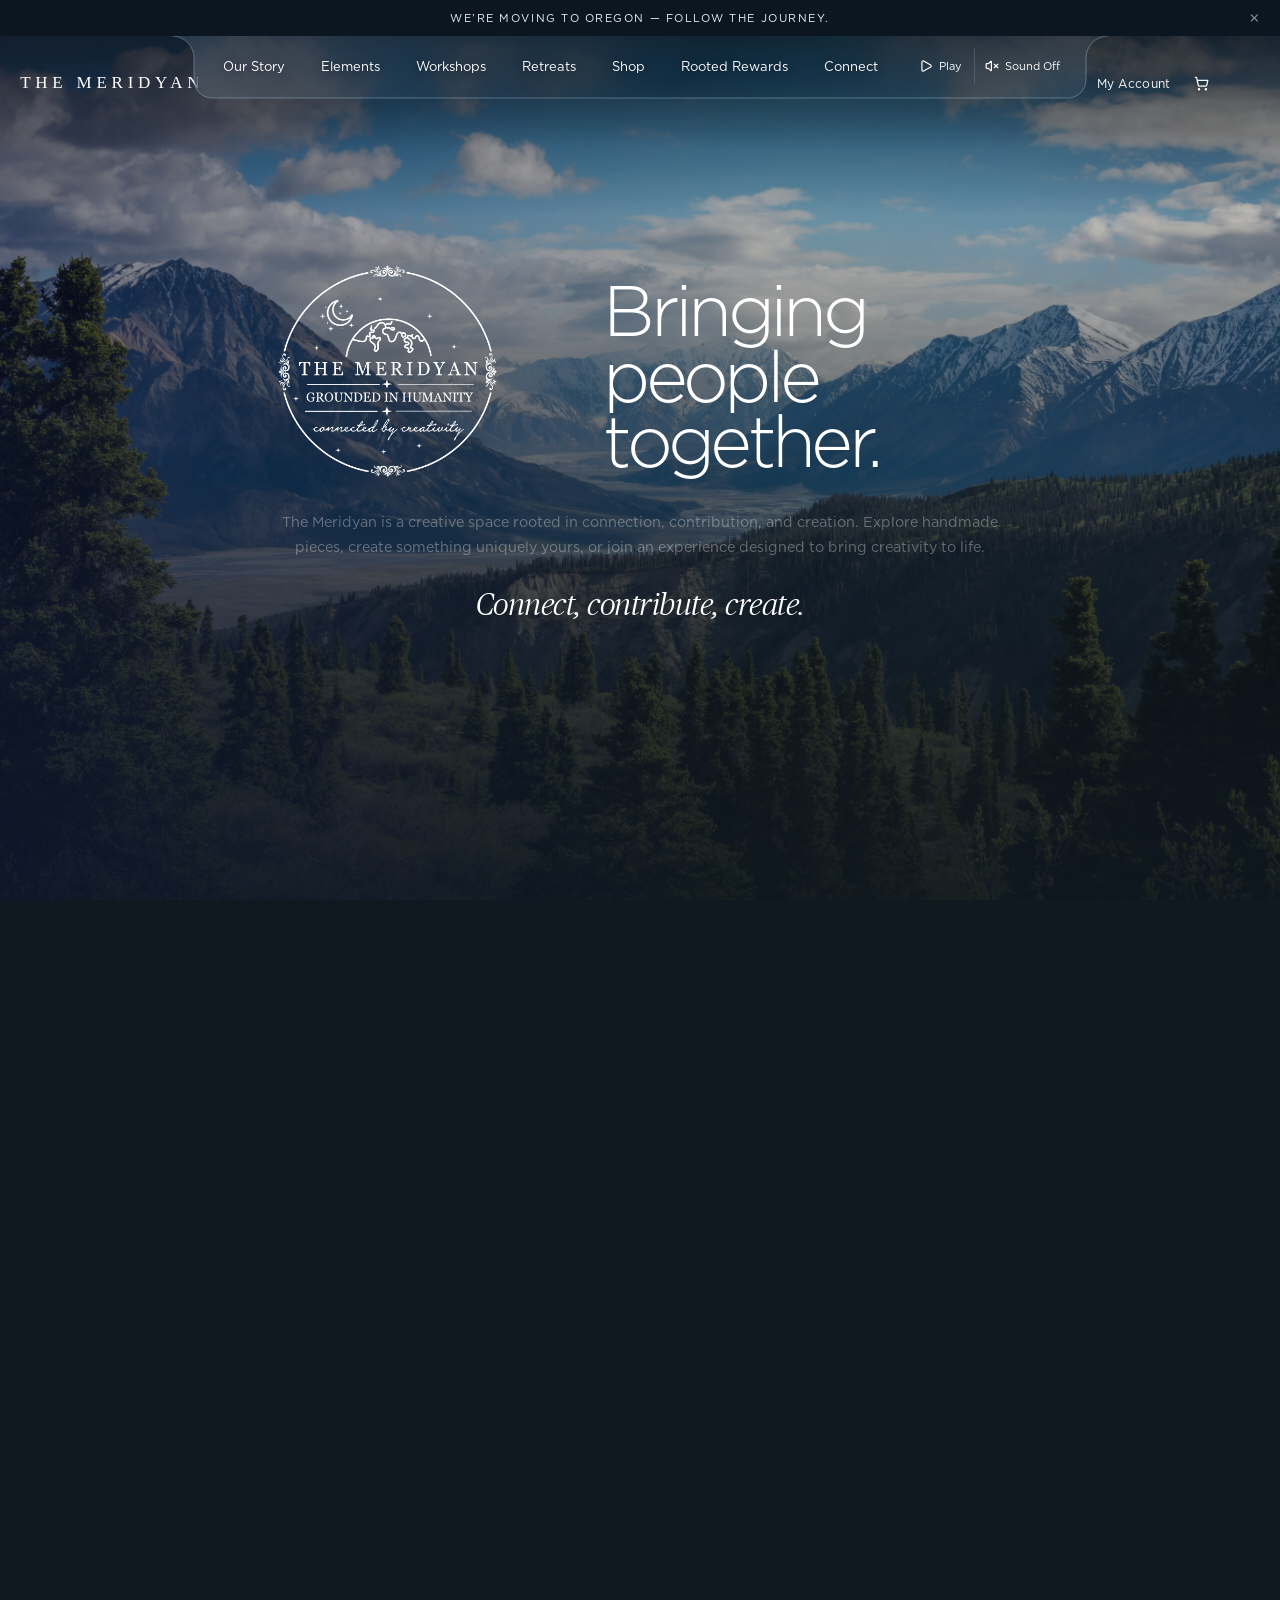
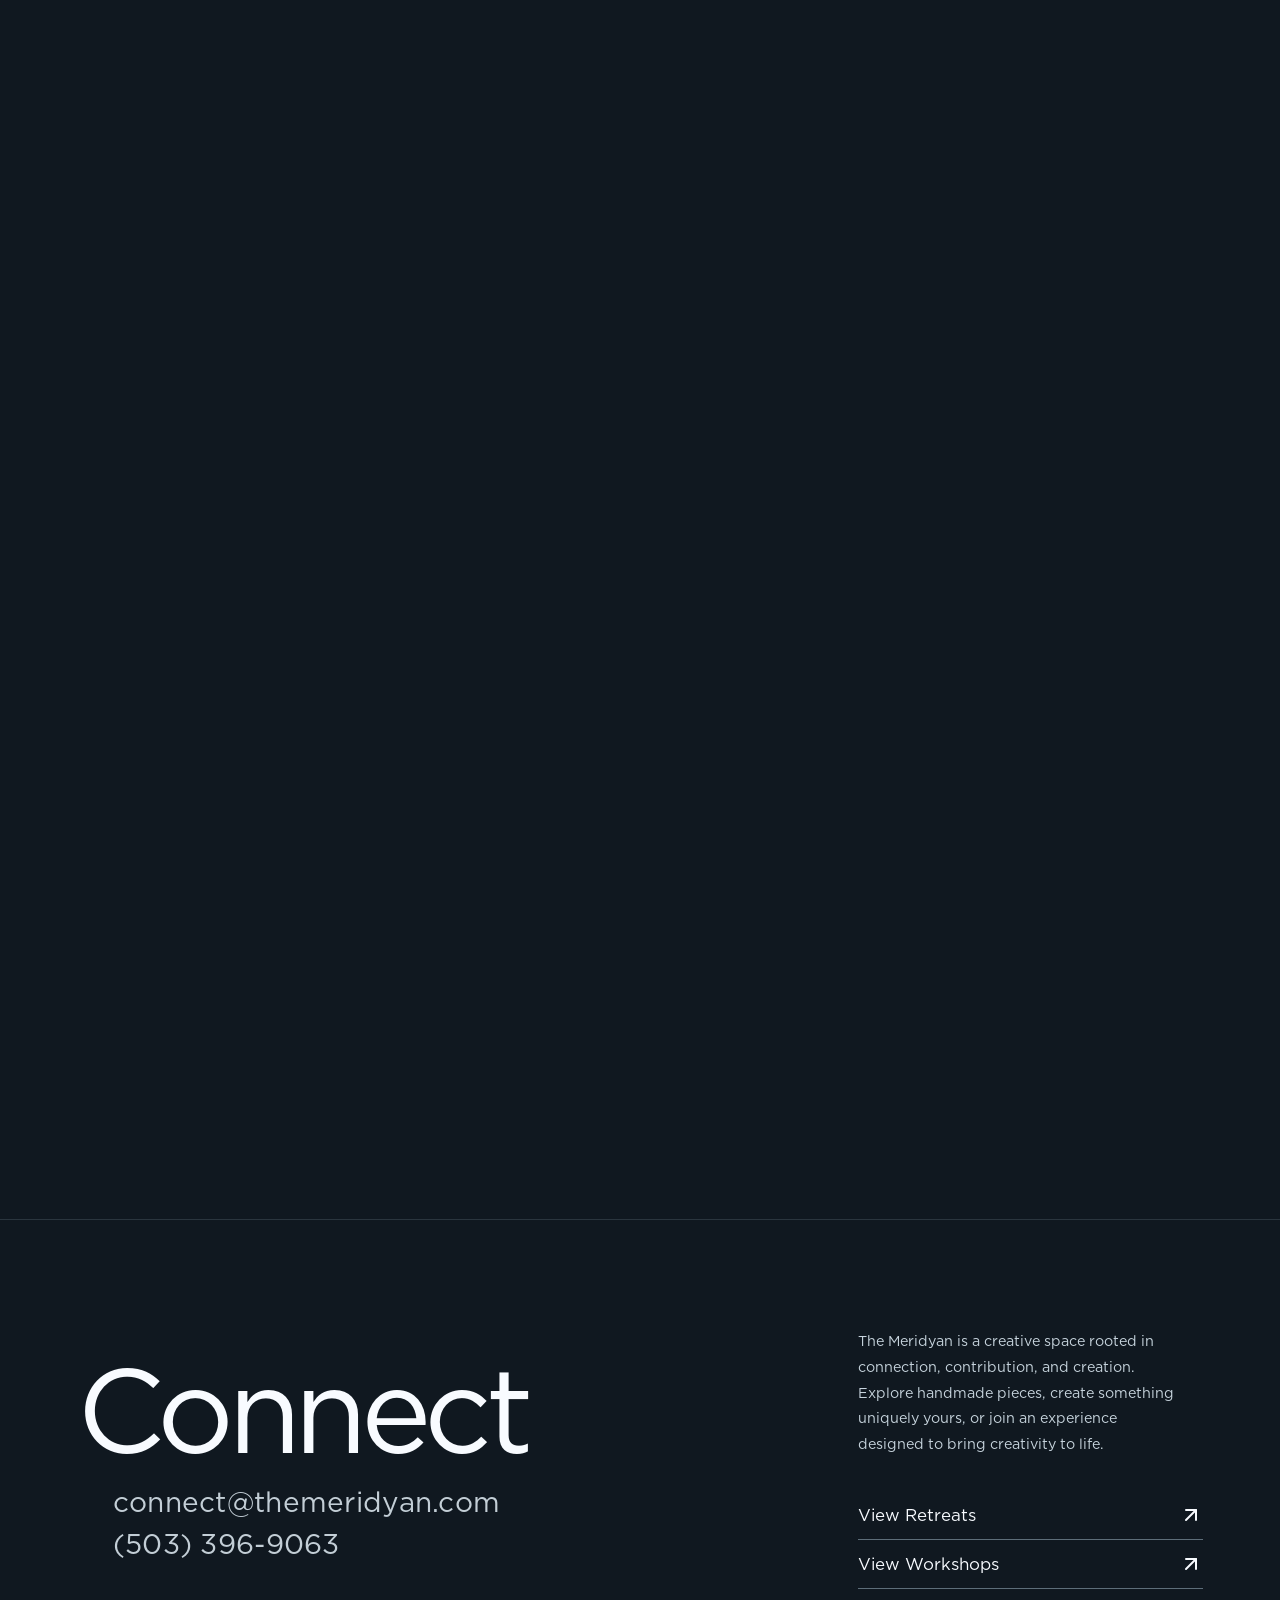
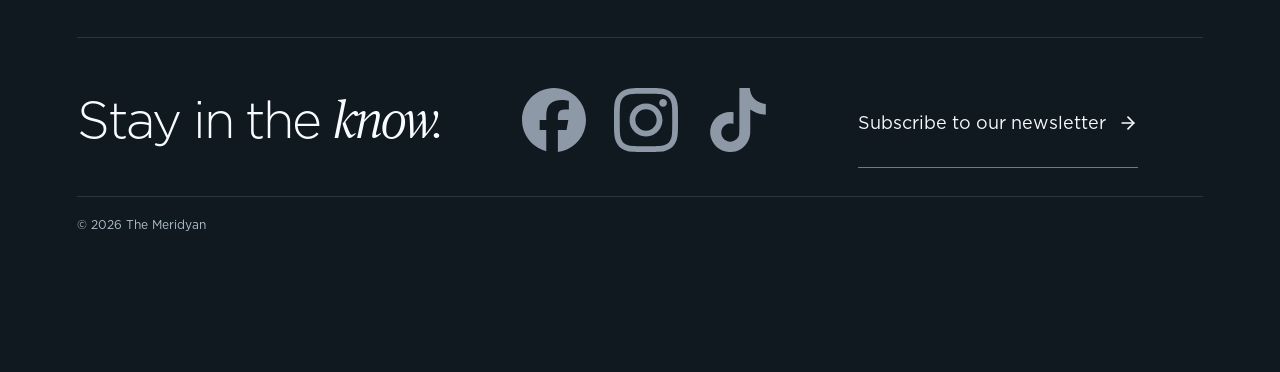
==== commit dd476948: "Add hero clearance tiers for very short/zoomed viewports The single +42px nudge still let the logo r" ====
--- a/index.html
+++ b/index.html
@@ -18,7 +18,7 @@
 <link media="all" rel="stylesheet" href="css/3cbabd3b90bd09d2.css">
 <link media="all" rel="stylesheet" href="css/3c0b1736c7ed2e35.css">
 <link media="all" rel="stylesheet" href="css/846dfcc68f16207b.css">
-<link rel="stylesheet" href="scroll-fixes.css?v=228">
+<link rel="stylesheet" href="scroll-fixes.css?v=229">
 <meta name="description" content="The Meridyan is a creative space rooted in connection, contribution, and creation. Explore handmade pieces, workshops, retreats, and experiences designed to bring creativity to life."><link rel="canonical" href="https://itsyoboyyyyyy.github.io/meridyan-scroll/index.html"><meta property="og:type" content="website"><meta property="og:site_name" content="The Meridyan"><meta property="og:title" content="The Meridyan — Creative & Experiential Brand"><meta property="og:description" content="The Meridyan is a creative space rooted in connection, contribution, and creation. Explore handmade pieces, workshops, retreats, and experiences designed to bring creativity to life."><meta property="og:url" content="https://itsyoboyyyyyy.github.io/meridyan-scroll/index.html"><meta property="og:image" content="https://itsyoboyyyyyy.github.io/meridyan-scroll/site-files/hero1.jpg"><meta name="twitter:card" content="summary_large_image"><meta name="twitter:title" content="The Meridyan — Creative & Experiential Brand"><meta name="twitter:description" content="The Meridyan is a creative space rooted in connection, contribution, and creation. Explore handmade pieces, workshops, retreats, and experiences designed to bring creativity to life."><meta name="twitter:image" content="https://itsyoboyyyyyy.github.io/meridyan-scroll/site-files/hero1.jpg"><script type="application/ld+json">{"@context":"https://schema.org","@type":"Organization","name":"The Meridyan","url":"https://itsyoboyyyyyy.github.io/meridyan-scroll/","logo":"https://itsyoboyyyyyy.github.io/meridyan-scroll/site-files/meridyan-logo.png","description":"A creative space rooted in connection, contribution, and creation — workshops, retreats, and handmade pieces."}</script></head>
 <body>
 ﻿<div lang="en" class="flow-locale"><div class="flow-page "><span id="enter-morpho" class="flow-entry-anchor" aria-hidden="true"></span> <span hidden="" data-nature-player="true" data-state="muted" data-context="running" data-position="0.17066666666664787" data-completed-loops="0" data-gain="0" data-source-starts="3"></span><header class="morpho-header" data-open="false"><a class="morpho-header-logo" href="#flow-hero" aria-label="The Meridyan homepage"><span class="meridyan-wordmark">THE MERIDYAN</span></a><fieldset class="site-player" aria-label="Experience controls" data-autoplay="false" data-film-blocked="false" lang="en"><button class="site-autoplay" type="button" aria-pressed="false" aria-label="Play experience"><svg xmlns="http://www.w3.org/2000/svg" width="15" height="15" viewBox="0 0 24 24" fill="none" stroke="currentColor" stroke-width="2" stroke-linecap="round" stroke-linejoin="round" class="lucide lucide-play" aria-hidden="true"><path d="M5 5a2 2 0 0 1 3.008-1.728l11.997 6.998a2 2 0 0 1 .003 3.458l-12 7A2 2 0 0 1 5 19z"></path></svg><span>Play</span></button><button class="site-sound-toggle" type="button" aria-pressed="false" aria-label="Turn sound on"><svg xmlns="http://www.w3.org/2000/svg" width="16" height="16" viewBox="0 0 24 24" fill="none" stroke="currentColor" stroke-width="2" stroke-linecap="round" stroke-linejoin="round" class="lucide lucide-volume-x" aria-hidden="true"><path d="M11 4.702a.705.705 0 0 0-1.203-.498L6.413 7.587A1.4 1.4 0 0 1 5.416 8H3a1 1 0 0 0-1 1v6a1 1 0 0 0 1 1h2.416a1.4 1.4 0 0 1 .997.413l3.383 3.384A.705.705 0 0 0 11 19.298z"></path><line x1="22" x2="16" y1="9" y2="15"></line><line x1="16" x2="22" y1="9" y2="15"></line></svg><span>Sound<!-- --> <!-- -->Off</span></button><div hidden="" aria-hidden="true"><aside class="morpho-radio  radio-is-hidden" inert="" aria-hidden="true" aria-label="Meridyan ambient" data-playing="false" data-track="0" data-loading="false" data-muted="false"><audio preload="none" aria-hidden="true"></audio><div class="radio-info"><span class="radio-brand"><i></i><i></i><i></i> MERIDYAN <span class="radio-count" aria-hidden="true">01<!-- --> / <!-- -->08</span></span><div aria-live="polite" aria-atomic="true"><span class="radio-title" title="Wildamore">Wildamore</span><span class="radio-artist" title="The Meridyan">The Meridyan</span></div></div><div class="radio-buttons"><button disabled="" aria-label="Previous track"><svg xmlns="http://www.w3.org/2000/svg" width="13" height="13" viewBox="0 0 24 24" fill="none" stroke="currentColor" stroke-width="2" stroke-linecap="round" stroke-linejoin="round" class="lucide lucide-skip-back" aria-hidden="true"><path d="M17.971 4.285A2 2 0 0 1 21 6v12a2 2 0 0 1-3.029 1.715l-9.997-5.998a2 2 0 0 1-.003-3.432z"></path><path d="M3 20V4"></path></svg></button><button class="radio-play" aria-busy="false" aria-label="Play ambient sound"><svg xmlns="http://www.w3.org/2000/svg" width="15" height="15" viewBox="0 0 24 24" fill="none" stroke="currentColor" stroke-width="2" stroke-linecap="round" stroke-linejoin="round" class="lucide lucide-play" aria-hidden="true"><path d="M5 5a2 2 0 0 1 3.008-1.728l11.997 6.998a2 2 0 0 1 .003 3.458l-12 7A2 2 0 0 1 5 19z"></path></svg></button><button aria-label="Next track"><svg xmlns="http://www.w3.org/2000/svg" width="13" height="13" viewBox="0 0 24 24" fill="none" stroke="currentColor" stroke-width="2" stroke-linecap="round" stroke-linejoin="round" class="lucide lucide-skip-forward" aria-hidden="true"><path d="M21 4v16"></path><path d="M6.029 4.285A2 2 0 0 0 3 6v12a2 2 0 0 0 3.029 1.715l9.997-5.998a2 2 0 0 0 .003-3.432z"></path></svg></button></div></aside></div></fieldset><div class="morpho-notch"><div class="morpho-notch-glass" style="width: 616.469px; height: 62px; clip-path: path(&quot;M 0 0 A 22 22 0 0 1 22 22 L 22 44 A 18 18 0 0 0 40 62 L 576.469 62 A 18 18 0 0 0 594.469 44 L 594.469 22 A 22 22 0 0 1 616.469 0 Z&quot;);" aria-hidden="true"></div><svg class="morpho-notch-shape" viewBox="0 0 616.46875 62" style="width: 616.469px; height: 62px;" aria-hidden="true"><path d="M0,0 A22,22 0 0 1 22,22 L22,44 A18,18 0 0 0 40,62 L576.46875,62 A18,18 0 0 0 594.46875,44 L594.46875,22 A22,22 0 0 1 616.46875,0 Z"></path><path class="morpho-notch-edge" d="M0,0 A22,22 0 0 1 22,22 L22,44 A18,18 0 0 0 40,62 L576.46875,62 A18,18 0 0 0 594.46875,44 L594.46875,22 A22,22 0 0 1 616.46875,0" vector-effect="non-scaling-stroke"></path></svg><div class="morpho-notch-bar"><nav class="morpho-main-nav" aria-label="Main navigation"><a href="our-story.html" id="_R_11bqlb_-community" data-current="false"><span>Our Story</span></a><span class="nav-drop" data-menu="elements"><a href="elements.html" target="_top" data-current="false"><span>Elements</span></a></span><a id="meridyan-workshops" href="workshops.html" target="_top" data-current="false"><span>Workshops</span></a><a href="retreats.html" target="_top" data-current="false"><span>Retreats</span></a><a href="https://www.themeridyan.com/shop" target="_top" data-current="false"><span>Shop</span></a><a href="rooted-rewards.html" target="_top" data-current="false"><span>Rooted Rewards</span></a><a href="https://www.themeridyan.com/connect" target="_top" data-current="false"><span>Connect</span></a></nav><button type="button" class="morpho-mobile-trigger" aria-expanded="false" aria-controls="_R_11bqlb_-panel">Explore</button></div></div><div class="morpho-header-actions"><a class="morpho-header-login" href="https://www.themeridyan.com/account/my-account" target="_top">My Account</a><a class="morpho-header-cart" href="https://www.themeridyan.com/cart-page" target="_top" aria-label="Cart"><svg xmlns="http://www.w3.org/2000/svg" width="15" height="15" viewBox="0 0 24 24" fill="none" stroke="currentColor" stroke-width="2" stroke-linecap="round" stroke-linejoin="round"><circle cx="8" cy="21" r="1"></circle><circle cx="19" cy="21" r="1"></circle><path d="M2.05 2.05h2l2.66 12.42a2 2 0 0 0 2 1.58h9.78a2 2 0 0 0 1.95-1.57l1.65-7.43H5.12"></path></svg></a></div><section class="morpho-mega" id="meridyan-mega" aria-label="The Eight Elements" hidden>
@@ -40,9 +40,9 @@
 <div><span>From the elements, with love.</span></div>
 </div>
 </section></header><a class="flow-skip" href="#flow-essential">Skip the introduction</a><section id="flow-hero" class="flow-journey" aria-label="The Meridyan — brand film" style="--scene-exit: 0; --scene-entry: 0; --nature-exit: 0;"><div class="flow-stage" data-audio-state="played" data-nature-audio="muted" data-pinned="true" data-offscreen="false" style="--handoff-opacity: 1; --handoff-copy: 1; --handoff-exit-copy: 1; --hero-light: 0; --intro: 1; --open: 0; --pour: 0; --source: 0; --object: 1; --nature-copy: 0; --line: 0%;" data-handoff="true"><div class="flow-studio"></div><div class="flow-model is-ready"><div class="flow-webgl" aria-hidden="true"><canvas data-engine="three.js r185" width="2377" height="1407" style="display: block;"></canvas></div></div><div class="flow-opening-layout"><div class="flow-opening-content"><div class="flow-opening flow-copy"><img class="hero-badge-logo" src="site-files/meridyan-logo.png" alt=""><h1><span>Bringing</span><span>people</span><span>together.</span></h1><div class="flow-description" data-scroll-reading="true" style="--read-progress: 0;"><span class="scroll-reading-line"><span class="scroll-reading-word" style="--word-start:0.0000">The</span> <span class="scroll-reading-word" style="--word-start:0.0400">Meridyan</span> <span class="scroll-reading-word" style="--word-start:0.0800">is</span> <span class="scroll-reading-word" style="--word-start:0.1200">a</span> <span class="scroll-reading-word" style="--word-start:0.1600">creative</span> <span class="scroll-reading-word" style="--word-start:0.2000">space</span> <span class="scroll-reading-word" style="--word-start:0.2400">rooted</span> <span class="scroll-reading-word" style="--word-start:0.2800">in</span> <span class="scroll-reading-word" style="--word-start:0.3200">connection,</span> <span class="scroll-reading-word" style="--word-start:0.3600">contribution,</span> <span class="scroll-reading-word" style="--word-start:0.4000">and</span> <span class="scroll-reading-word" style="--word-start:0.4400">creation.</span> <span class="scroll-reading-word" style="--word-start:0.5000">Explore</span> <span class="scroll-reading-word" style="--word-start:0.5275">handmade</span> <span class="scroll-reading-word" style="--word-start:0.5550">pieces,</span> <span class="scroll-reading-word" style="--word-start:0.5825">create</span> <span class="scroll-reading-word" style="--word-start:0.6100">something</span> <span class="scroll-reading-word" style="--word-start:0.6375">uniquely</span> <span class="scroll-reading-word" style="--word-start:0.6650">yours,</span> <span class="scroll-reading-word" style="--word-start:0.6925">or</span> <span class="scroll-reading-word" style="--word-start:0.7200">join</span> <span class="scroll-reading-word" style="--word-start:0.7475">an</span> <span class="scroll-reading-word" style="--word-start:0.7750">experience</span> <span class="scroll-reading-word" style="--word-start:0.8025">designed</span> <span class="scroll-reading-word" style="--word-start:0.8300">to</span> <span class="scroll-reading-word" style="--word-start:0.8575">bring</span> <span class="scroll-reading-word" style="--word-start:0.8850">creativity</span> <span class="scroll-reading-word" style="--word-start:0.9125">to</span> <span class="scroll-reading-word" style="--word-start:0.9400">life.</span></span></div><div class="flow-intro-right"><span>Connect, contribute, create.</span></div></div></div><div class="flow-opening-product-frame is-ready"><picture class="flow-opening-picture"><img fetchpriority="high" class="flow-fallback" src="site-files/nature1.jpg" alt="The Meridyan" width="376" height="1000"><span class="hero-collage" aria-hidden="true"><img src="site-files/hero1.jpg" alt=""><img src="site-files/hero2.jpg" alt=""><img src="site-files/hero3.jpg" alt=""><img src="site-files/hero4.jpg" alt=""><img src="site-files/hero5.jpg" alt=""><img src="site-files/collage-IMG_5123.jpg" alt=""><img src="site-files/collage-IMG_5152.jpg" alt=""><img src="site-files/collage-IMG_5208.jpg" alt=""><img src="site-files/collage-IMG_5213.jpg" alt=""><img src="site-files/participant4.jpg" alt=""><img src="site-files/img_5106.jpg" alt=""><img src="site-files/img_5125.jpg" alt=""><img src="site-files/img_5143.jpg" alt=""><img src="site-files/img_5144.jpg" alt=""><img src="site-files/img_5147.jpg" alt=""><img src="site-files/img_5149.jpg" alt=""><img src="site-files/img_5150.jpg" alt=""><img src="site-files/participant1.jpg" alt=""><img src="site-files/participant2.jpg" alt=""><img src="site-files/participant3.jpg" alt=""></span></picture></div></div><div class="flow-bottom"><a href="#flow-begin"><svg xmlns="http://www.w3.org/2000/svg" width="15" height="15" viewBox="0 0 24 24" fill="none" stroke="currentColor" stroke-width="2" stroke-linecap="round" stroke-linejoin="round" class="lucide lucide-arrow-down" aria-hidden="true"><path d="M12 5v14"></path><path d="m19 12-7 7-7-7"></path></svg> SCROLL TO EXPLORE</a><div class="flow-progress"><span>0<!-- -->1</span><div><i></i></div><span>THE MERIDYAN</span></div></div></div><div id="flow-begin" class="flow-begin"></div></section>
-<section id="flow-essential" class="bluezone-life" data-beat="0" aria-label="The Eight Elements"><div class="bluezone-life-stage" data-pinned="false" data-offscreen="true" style="--handoff-opacity: 0; --handoff-copy: 0; --handoff-exit-copy: 1; --life-progress: 0;" data-handoff="true" inert=""><div class="blue-life-films"><div class="blue-life-shot" style="--film-opacity:1;" data-running="false"><video data-src="assets/user/wildamore.mp4" data-poster="site-files/mist.jpg" muted="" playsinline="" loop="" preload="auto" aria-hidden="true" data-playback="paused" poster="assets/blue-zone/mist.jpg" src="assets/user/wildamore.mp4" data-frame="true"></video></div><div class="blue-life-shot" style="--film-opacity:0;" data-running="false" inert=""><video data-src="assets/user/siren.mp4" data-poster="site-files/forest.jpg" muted="" playsinline="" loop="" preload="auto" aria-hidden="true" data-playback="paused" poster="assets/blue-zone/forest.jpg" src="assets/user/siren.mp4" data-frame="true"></video></div><div class="blue-life-shot" style="--film-opacity:0;" data-running="false" inert=""><video data-src="assets/user/ember.mp4" data-poster="site-files/coast.jpg" muted="" playsinline="" loop="" preload="auto" aria-hidden="true" data-playback="paused" poster="assets/blue-zone/coast.jpg" src="assets/user/ember.mp4" data-frame="true"></video></div><div class="blue-life-shot" style="--film-opacity:0;" data-running="false" inert=""><video data-src="assets/user/horizon.mp4" data-poster="site-files/mist.jpg" muted="" playsinline="" loop="" preload="auto" aria-hidden="true" data-playback="paused" poster="assets/blue-zone/mist.jpg" src="assets/user/horizon.mp4" data-frame="true"></video></div><div class="blue-life-shot" style="--film-opacity:0;" data-running="false" inert=""><video data-src="assets/user/summit.mp4" data-poster="site-files/forest.jpg" muted="" playsinline="" loop="" preload="auto" aria-hidden="true" data-playback="paused" poster="assets/blue-zone/forest.jpg" src="assets/user/summit.mp4" data-frame="true"></video></div><div class="blue-life-shot" style="--film-opacity:0;" data-running="false" inert=""><video data-src="assets/user/mirage.mp4" data-poster="site-files/coast.jpg" muted="" playsinline="" loop="" preload="auto" aria-hidden="true" data-playback="paused" poster="assets/blue-zone/coast.jpg" src="assets/user/mirage.mp4" data-frame="true"></video></div><div class="blue-life-shot" style="--film-opacity:0;" data-running="false" inert=""><video data-src="assets/user/halcyon.mp4" data-poster="site-files/mist.jpg" muted="" playsinline="" loop="" preload="auto" aria-hidden="true" data-playback="paused" poster="assets/blue-zone/mist.jpg" src="assets/user/halcyon.mp4" data-frame="true"></video></div><div class="blue-life-shot" style="--film-opacity:0;" data-running="false" inert=""><video data-src="assets/user/astoria.mp4" data-poster="site-files/forest.jpg" muted="" playsinline="" loop="" preload="auto" aria-hidden="true" data-playback="paused" poster="assets/blue-zone/forest.jpg" src="assets/user/astoria.mp4" data-frame="true"></video></div></div><div class="blue-life-shade" aria-hidden="true"></div><div class="blue-life-stories"><article class="blue-life-copy" style="--life-copy:1; --life-rise:14px;" aria-hidden="false"><h2><em>Wildamore</em></h2><p class="blue-life-tagline">Where Curiosity Grows Wild</p><p class="blue-life-description" data-scroll-reading="true" style="--read-progress: 0;"><span class="scroll-reading-line"><span class="scroll-reading-word" style="--word-start:0.0000">Wildamore</span> <span class="scroll-reading-word" style="--word-start:0.0164">invites</span> <span class="scroll-reading-word" style="--word-start:0.0328">you</span> <span class="scroll-reading-word" style="--word-start:0.0492">to</span> <span class="scroll-reading-word" style="--word-start:0.0656">wander</span> <span class="scroll-reading-word" style="--word-start:0.0820">beyond</span> <span class="scroll-reading-word" style="--word-start:0.0984">the</span> <span class="scroll-reading-word" style="--word-start:0.1148">familiar,</span> <span class="scroll-reading-word" style="--word-start:0.1311">follow</span> <span class="scroll-reading-word" style="--word-start:0.1475">your</span> <span class="scroll-reading-word" style="--word-start:0.1639">curiosity,</span> <span class="scroll-reading-word" style="--word-start:0.1803">and</span> <span class="scroll-reading-word" style="--word-start:0.1967">discover</span> <span class="scroll-reading-word" style="--word-start:0.2131">the</span> <span class="scroll-reading-word" style="--word-start:0.2295">extraordinary</span> <span class="scroll-reading-word" style="--word-start:0.2459">in</span> <span class="scroll-reading-word" style="--word-start:0.2623">the</span> <span class="scroll-reading-word" style="--word-start:0.2787">world</span> <span class="scroll-reading-word" style="--word-start:0.2951">around</span> <span class="scroll-reading-word" style="--word-start:0.3115">you.</span> <span class="scroll-reading-word" style="--word-start:0.3279">Inspired</span> <span class="scroll-reading-word" style="--word-start:0.3443">by</span> <span class="scroll-reading-word" style="--word-start:0.3607">the</span> <span class="scroll-reading-word" style="--word-start:0.3770">untamed</span> <span class="scroll-reading-word" style="--word-start:0.3934">beauty</span> <span class="scroll-reading-word" style="--word-start:0.4098">and</span> <span class="scroll-reading-word" style="--word-start:0.4262">interconnectedness</span> <span class="scroll-reading-word" style="--word-start:0.4426">of</span> <span class="scroll-reading-word" style="--word-start:0.4590">nature,</span> <span class="scroll-reading-word" style="--word-start:0.4754">Wildamore</span> <span class="scroll-reading-word" style="--word-start:0.4918">celebrates</span> <span class="scroll-reading-word" style="--word-start:0.5082">exploration,</span> <span class="scroll-reading-word" style="--word-start:0.5246">individuality,</span> <span class="scroll-reading-word" style="--word-start:0.5410">and</span> <span class="scroll-reading-word" style="--word-start:0.5574">the</span> <span class="scroll-reading-word" style="--word-start:0.5738">connections</span> <span class="scroll-reading-word" style="--word-start:0.5902">we</span> <span class="scroll-reading-word" style="--word-start:0.6066">make</span> <span class="scroll-reading-word" style="--word-start:0.6230">along</span> <span class="scroll-reading-word" style="--word-start:0.6393">the</span> <span class="scroll-reading-word" style="--word-start:0.6557">way.</span> <span class="scroll-reading-word" style="--word-start:0.6721">From</span> <span class="scroll-reading-word" style="--word-start:0.6885">quiet</span> <span class="scroll-reading-word" style="--word-start:0.7049">moments</span> <span class="scroll-reading-word" style="--word-start:0.7213">of</span> <span class="scroll-reading-word" style="--word-start:0.7377">wonder</span> <span class="scroll-reading-word" style="--word-start:0.7541">to</span> <span class="scroll-reading-word" style="--word-start:0.7705">unforgettable</span> <span class="scroll-reading-word" style="--word-start:0.7869">adventures,</span> <span class="scroll-reading-word" style="--word-start:0.8033">it's</span> <span class="scroll-reading-word" style="--word-start:0.8197">about</span> <span class="scroll-reading-word" style="--word-start:0.8361">embracing</span> <span class="scroll-reading-word" style="--word-start:0.8525">new</span> <span class="scroll-reading-word" style="--word-start:0.8689">experiences,</span> <span class="scroll-reading-word" style="--word-start:0.8852">discovering</span> <span class="scroll-reading-word" style="--word-start:0.9016">what</span> <span class="scroll-reading-word" style="--word-start:0.9180">inspires</span> <span class="scroll-reading-word" style="--word-start:0.9344">you,</span> <span class="scroll-reading-word" style="--word-start:0.9508">and</span> <span class="scroll-reading-word" style="--word-start:0.9672">feeling</span> <span class="scroll-reading-word" style="--word-start:0.9836">truly</span> <span class="scroll-reading-word" style="--word-start:1.0000">alive.</span></span></p><div class="element-actions"><a class="element-btn" href="element.html?e=wildamore">View Workshops <svg xmlns="http://www.w3.org/2000/svg" width="15" height="15" viewBox="0 0 24 24" fill="none" stroke="currentColor" stroke-width="2" stroke-linecap="round" stroke-linejoin="round" class="lucide lucide-arrow-right" aria-hidden="true"><path d="M5 12h14"></path><path d="m12 5 7 7-7 7"></path></svg></a><a class="element-btn" href="element.html?e=wildamore">View collection <svg xmlns="http://www.w3.org/2000/svg" width="15" height="15" viewBox="0 0 24 24" fill="none" stroke="currentColor" stroke-width="2" stroke-linecap="round" stroke-linejoin="round" class="lucide lucide-arrow-right" aria-hidden="true"><path d="M5 12h14"></path><path d="m12 5 7 7-7 7"></path></svg></a></div></article><article class="blue-life-copy" inert="" style="--life-copy:0; --life-rise:14px;" aria-hidden="true" inert=""><h2><em>Siren</em></h2><p class="blue-life-tagline">Where the Waves Take You</p><p class="blue-life-description" data-scroll-reading="true" style="--read-progress: 0;"><span class="scroll-reading-line"><span class="scroll-reading-word" style="--word-start:0.0000">Siren</span> <span class="scroll-reading-word" style="--word-start:0.0159">is</span> <span class="scroll-reading-word" style="--word-start:0.0317">an</span> <span class="scroll-reading-word" style="--word-start:0.0476">invitation</span> <span class="scroll-reading-word" style="--word-start:0.0635">to</span> <span class="scroll-reading-word" style="--word-start:0.0794">slow</span> <span class="scroll-reading-word" style="--word-start:0.0952">down,</span> <span class="scroll-reading-word" style="--word-start:0.1111">release</span> <span class="scroll-reading-word" style="--word-start:0.1270">expectations,</span> <span class="scroll-reading-word" style="--word-start:0.1429">and</span> <span class="scroll-reading-word" style="--word-start:0.1587">embrace</span> <span class="scroll-reading-word" style="--word-start:0.1746">the</span> <span class="scroll-reading-word" style="--word-start:0.1905">natural</span> <span class="scroll-reading-word" style="--word-start:0.2063">rhythm</span> <span class="scroll-reading-word" style="--word-start:0.2222">of</span> <span class="scroll-reading-word" style="--word-start:0.2381">life.</span> <span class="scroll-reading-word" style="--word-start:0.2540">Inspired</span> <span class="scroll-reading-word" style="--word-start:0.2698">by</span> <span class="scroll-reading-word" style="--word-start:0.2857">the</span> <span class="scroll-reading-word" style="--word-start:0.3016">ever-changing</span> <span class="scroll-reading-word" style="--word-start:0.3175">tides</span> <span class="scroll-reading-word" style="--word-start:0.3333">and</span> <span class="scroll-reading-word" style="--word-start:0.3492">endless</span> <span class="scroll-reading-word" style="--word-start:0.3651">depths</span> <span class="scroll-reading-word" style="--word-start:0.3810">of</span> <span class="scroll-reading-word" style="--word-start:0.3968">the</span> <span class="scroll-reading-word" style="--word-start:0.4127">ocean,</span> <span class="scroll-reading-word" style="--word-start:0.4286">Siren</span> <span class="scroll-reading-word" style="--word-start:0.4444">celebrates</span> <span class="scroll-reading-word" style="--word-start:0.4603">adaptability,</span> <span class="scroll-reading-word" style="--word-start:0.4762">emotional</span> <span class="scroll-reading-word" style="--word-start:0.4921">connection,</span> <span class="scroll-reading-word" style="--word-start:0.5079">and</span> <span class="scroll-reading-word" style="--word-start:0.5238">the</span> <span class="scroll-reading-word" style="--word-start:0.5397">beauty</span> <span class="scroll-reading-word" style="--word-start:0.5556">of</span> <span class="scroll-reading-word" style="--word-start:0.5714">letting</span> <span class="scroll-reading-word" style="--word-start:0.5873">life</span> <span class="scroll-reading-word" style="--word-start:0.6032">unfold.</span> <span class="scroll-reading-word" style="--word-start:0.6190">From</span> <span class="scroll-reading-word" style="--word-start:0.6349">peaceful</span> <span class="scroll-reading-word" style="--word-start:0.6508">moments</span> <span class="scroll-reading-word" style="--word-start:0.6667">of</span> <span class="scroll-reading-word" style="--word-start:0.6825">reflection</span> <span class="scroll-reading-word" style="--word-start:0.6984">to</span> <span class="scroll-reading-word" style="--word-start:0.7143">unexpected</span> <span class="scroll-reading-word" style="--word-start:0.7302">adventures,</span> <span class="scroll-reading-word" style="--word-start:0.7460">it's</span> <span class="scroll-reading-word" style="--word-start:0.7619">about</span> <span class="scroll-reading-word" style="--word-start:0.7778">learning</span> <span class="scroll-reading-word" style="--word-start:0.7937">when</span> <span class="scroll-reading-word" style="--word-start:0.8095">to</span> <span class="scroll-reading-word" style="--word-start:0.8254">swim,</span> <span class="scroll-reading-word" style="--word-start:0.8413">when</span> <span class="scroll-reading-word" style="--word-start:0.8571">to</span> <span class="scroll-reading-word" style="--word-start:0.8730">float,</span> <span class="scroll-reading-word" style="--word-start:0.8889">and</span> <span class="scroll-reading-word" style="--word-start:0.9048">discovering</span> <span class="scroll-reading-word" style="--word-start:0.9206">where</span> <span class="scroll-reading-word" style="--word-start:0.9365">the</span> <span class="scroll-reading-word" style="--word-start:0.9524">waves</span> <span class="scroll-reading-word" style="--word-start:0.9683">might</span> <span class="scroll-reading-word" style="--word-start:0.9841">take</span> <span class="scroll-reading-word" style="--word-start:1.0000">you.</span></span></p><div class="element-actions"><a class="element-btn" href="element.html?e=siren">View Workshops <svg xmlns="http://www.w3.org/2000/svg" width="15" height="15" viewBox="0 0 24 24" fill="none" stroke="currentColor" stroke-width="2" stroke-linecap="round" stroke-linejoin="round" class="lucide lucide-arrow-right" aria-hidden="true"><path d="M5 12h14"></path><path d="m12 5 7 7-7 7"></path></svg></a><a class="element-btn" href="element.html?e=siren">View collection <svg xmlns="http://www.w3.org/2000/svg" width="15" height="15" viewBox="0 0 24 24" fill="none" stroke="currentColor" stroke-width="2" stroke-linecap="round" stroke-linejoin="round" class="lucide lucide-arrow-right" aria-hidden="true"><path d="M5 12h14"></path><path d="m12 5 7 7-7 7"></path></svg></a></div></article><article class="blue-life-copy" inert="" style="--life-copy:0; --life-rise:14px;" aria-hidden="true" inert=""><h2><em>Ember</em></h2><p class="blue-life-tagline">What Remains Can Rise</p><p class="blue-life-description" data-scroll-reading="true" style="--read-progress: 0;"><span class="scroll-reading-line"><span class="scroll-reading-word" style="--word-start:0.0000">Ember</span> <span class="scroll-reading-word" style="--word-start:0.0135">is</span> <span class="scroll-reading-word" style="--word-start:0.0270">an</span> <span class="scroll-reading-word" style="--word-start:0.0405">invitation</span> <span class="scroll-reading-word" style="--word-start:0.0541">to</span> <span class="scroll-reading-word" style="--word-start:0.0676">let</span> <span class="scroll-reading-word" style="--word-start:0.0811">go</span> <span class="scroll-reading-word" style="--word-start:0.0946">of</span> <span class="scroll-reading-word" style="--word-start:0.1081">what</span> <span class="scroll-reading-word" style="--word-start:0.1216">no</span> <span class="scroll-reading-word" style="--word-start:0.1351">longer</span> <span class="scroll-reading-word" style="--word-start:0.1486">serves</span> <span class="scroll-reading-word" style="--word-start:0.1622">you</span> <span class="scroll-reading-word" style="--word-start:0.1757">and</span> <span class="scroll-reading-word" style="--word-start:0.1892">embrace</span> <span class="scroll-reading-word" style="--word-start:0.2027">the</span> <span class="scroll-reading-word" style="--word-start:0.2162">possibilities</span> <span class="scroll-reading-word" style="--word-start:0.2297">of</span> <span class="scroll-reading-word" style="--word-start:0.2432">what</span> <span class="scroll-reading-word" style="--word-start:0.2568">comes</span> <span class="scroll-reading-word" style="--word-start:0.2703">next.</span> <span class="scroll-reading-word" style="--word-start:0.2838">Inspired</span> <span class="scroll-reading-word" style="--word-start:0.2973">by</span> <span class="scroll-reading-word" style="--word-start:0.3108">the</span> <span class="scroll-reading-word" style="--word-start:0.3243">raw</span> <span class="scroll-reading-word" style="--word-start:0.3378">power</span> <span class="scroll-reading-word" style="--word-start:0.3514">and</span> <span class="scroll-reading-word" style="--word-start:0.3649">transformative</span> <span class="scroll-reading-word" style="--word-start:0.3784">nature</span> <span class="scroll-reading-word" style="--word-start:0.3919">of</span> <span class="scroll-reading-word" style="--word-start:0.4054">fire,</span> <span class="scroll-reading-word" style="--word-start:0.4189">Ember</span> <span class="scroll-reading-word" style="--word-start:0.4324">celebrates</span> <span class="scroll-reading-word" style="--word-start:0.4459">resilience,</span> <span class="scroll-reading-word" style="--word-start:0.4595">passion,</span> <span class="scroll-reading-word" style="--word-start:0.4730">and</span> <span class="scroll-reading-word" style="--word-start:0.4865">the</span> <span class="scroll-reading-word" style="--word-start:0.5000">strength</span> <span class="scroll-reading-word" style="--word-start:0.5135">found</span> <span class="scroll-reading-word" style="--word-start:0.5270">in</span> <span class="scroll-reading-word" style="--word-start:0.5405">new</span> <span class="scroll-reading-word" style="--word-start:0.5541">beginnings.</span> <span class="scroll-reading-word" style="--word-start:0.5676">From</span> <span class="scroll-reading-word" style="--word-start:0.5811">the</span> <span class="scroll-reading-word" style="--word-start:0.5946">quiet</span> <span class="scroll-reading-word" style="--word-start:0.6081">glow</span> <span class="scroll-reading-word" style="--word-start:0.6216">of</span> <span class="scroll-reading-word" style="--word-start:0.6351">a</span> <span class="scroll-reading-word" style="--word-start:0.6486">single</span> <span class="scroll-reading-word" style="--word-start:0.6622">ember</span> <span class="scroll-reading-word" style="--word-start:0.6757">to</span> <span class="scroll-reading-word" style="--word-start:0.6892">the</span> <span class="scroll-reading-word" style="--word-start:0.7027">unstoppable</span> <span class="scroll-reading-word" style="--word-start:0.7162">force</span> <span class="scroll-reading-word" style="--word-start:0.7297">of</span> <span class="scroll-reading-word" style="--word-start:0.7432">an</span> <span class="scroll-reading-word" style="--word-start:0.7568">eruption,</span> <span class="scroll-reading-word" style="--word-start:0.7703">it's</span> <span class="scroll-reading-word" style="--word-start:0.7838">about</span> <span class="scroll-reading-word" style="--word-start:0.7973">honoring</span> <span class="scroll-reading-word" style="--word-start:0.8108">what</span> <span class="scroll-reading-word" style="--word-start:0.8243">has</span> <span class="scroll-reading-word" style="--word-start:0.8378">been,</span> <span class="scroll-reading-word" style="--word-start:0.8514">finding</span> <span class="scroll-reading-word" style="--word-start:0.8649">power</span> <span class="scroll-reading-word" style="--word-start:0.8784">in</span> <span class="scroll-reading-word" style="--word-start:0.8919">what</span> <span class="scroll-reading-word" style="--word-start:0.9054">remains,</span> <span class="scroll-reading-word" style="--word-start:0.9189">and</span> <span class="scroll-reading-word" style="--word-start:0.9324">igniting</span> <span class="scroll-reading-word" style="--word-start:0.9459">the</span> <span class="scroll-reading-word" style="--word-start:0.9595">courage</span> <span class="scroll-reading-word" style="--word-start:0.9730">to</span> <span class="scroll-reading-word" style="--word-start:0.9865">rise</span> <span class="scroll-reading-word" style="--word-start:1.0000">again.</span></span></p><div class="element-actions"><a class="element-btn" href="element.html?e=ember">View Workshops <svg xmlns="http://www.w3.org/2000/svg" width="15" height="15" viewBox="0 0 24 24" fill="none" stroke="currentColor" stroke-width="2" stroke-linecap="round" stroke-linejoin="round" class="lucide lucide-arrow-right" aria-hidden="true"><path d="M5 12h14"></path><path d="m12 5 7 7-7 7"></path></svg></a><a class="element-btn" href="element.html?e=ember">View collection <svg xmlns="http://www.w3.org/2000/svg" width="15" height="15" viewBox="0 0 24 24" fill="none" stroke="currentColor" stroke-width="2" stroke-linecap="round" stroke-linejoin="round" class="lucide lucide-arrow-right" aria-hidden="true"><path d="M5 12h14"></path><path d="m12 5 7 7-7 7"></path></svg></a></div></article><article class="blue-life-copy" inert="" style="--life-copy:0; --life-rise:14px;" aria-hidden="true"><h2><em>Horizon</em></h2><p class="blue-life-tagline">Where Perspective Meets Possibility</p><p class="blue-life-description" data-scroll-reading="true" style="--read-progress: 0;"><span class="scroll-reading-line"><span class="scroll-reading-word" style="--word-start:0.0000">Horizon</span> <span class="scroll-reading-word" style="--word-start:0.0112">is</span> <span class="scroll-reading-word" style="--word-start:0.0225">an</span> <span class="scroll-reading-word" style="--word-start:0.0337">invitation</span> <span class="scroll-reading-word" style="--word-start:0.0449">to</span> <span class="scroll-reading-word" style="--word-start:0.0562">take</span> <span class="scroll-reading-word" style="--word-start:0.0674">a</span> <span class="scroll-reading-word" style="--word-start:0.0787">deep</span> <span class="scroll-reading-word" style="--word-start:0.0899">breath,</span> <span class="scroll-reading-word" style="--word-start:0.1011">open</span> <span class="scroll-reading-word" style="--word-start:0.1124">your</span> <span class="scroll-reading-word" style="--word-start:0.1236">mind,</span> <span class="scroll-reading-word" style="--word-start:0.1348">and</span> <span class="scroll-reading-word" style="--word-start:0.1461">discover</span> <span class="scroll-reading-word" style="--word-start:0.1573">the</span> <span class="scroll-reading-word" style="--word-start:0.1685">possibilities</span> <span class="scroll-reading-word" style="--word-start:0.1798">that</span> <span class="scroll-reading-word" style="--word-start:0.1910">come</span> <span class="scroll-reading-word" style="--word-start:0.2022">with</span> <span class="scroll-reading-word" style="--word-start:0.2135">a</span> <span class="scroll-reading-word" style="--word-start:0.2247">fresh</span> <span class="scroll-reading-word" style="--word-start:0.2360">perspective.</span> <span class="scroll-reading-word" style="--word-start:0.2472">Inspired</span> <span class="scroll-reading-word" style="--word-start:0.2584">by</span> <span class="scroll-reading-word" style="--word-start:0.2697">endless</span> <span class="scroll-reading-word" style="--word-start:0.2809">skies,</span> <span class="scroll-reading-word" style="--word-start:0.2921">sweeping</span> <span class="scroll-reading-word" style="--word-start:0.3034">prairies,</span> <span class="scroll-reading-word" style="--word-start:0.3146">and</span> <span class="scroll-reading-word" style="--word-start:0.3258">the</span> <span class="scroll-reading-word" style="--word-start:0.3371">freedom</span> <span class="scroll-reading-word" style="--word-start:0.3483">of</span> <span class="scroll-reading-word" style="--word-start:0.3596">the</span> <span class="scroll-reading-word" style="--word-start:0.3708">open</span> <span class="scroll-reading-word" style="--word-start:0.3820">air,</span> <span class="scroll-reading-word" style="--word-start:0.3933">Horizon</span> <span class="scroll-reading-word" style="--word-start:0.4045">celebrates</span> <span class="scroll-reading-word" style="--word-start:0.4157">optimism,</span> <span class="scroll-reading-word" style="--word-start:0.4270">individuality,</span> <span class="scroll-reading-word" style="--word-start:0.4382">and</span> <span class="scroll-reading-word" style="--word-start:0.4494">the</span> <span class="scroll-reading-word" style="--word-start:0.4607">power</span> <span class="scroll-reading-word" style="--word-start:0.4719">of</span> <span class="scroll-reading-word" style="--word-start:0.4831">seeing</span> <span class="scroll-reading-word" style="--word-start:0.4944">beyond</span> <span class="scroll-reading-word" style="--word-start:0.5056">what</span> <span class="scroll-reading-word" style="--word-start:0.5169">is</span> <span class="scroll-reading-word" style="--word-start:0.5281">directly</span> <span class="scroll-reading-word" style="--word-start:0.5393">in</span> <span class="scroll-reading-word" style="--word-start:0.5506">front</span> <span class="scroll-reading-word" style="--word-start:0.5618">of</span> <span class="scroll-reading-word" style="--word-start:0.5730">us.</span> <span class="scroll-reading-word" style="--word-start:0.5843">From</span> <span class="scroll-reading-word" style="--word-start:0.5955">gentle</span> <span class="scroll-reading-word" style="--word-start:0.6067">breezes</span> <span class="scroll-reading-word" style="--word-start:0.6180">that</span> <span class="scroll-reading-word" style="--word-start:0.6292">offer</span> <span class="scroll-reading-word" style="--word-start:0.6404">moments</span> <span class="scroll-reading-word" style="--word-start:0.6517">of</span> <span class="scroll-reading-word" style="--word-start:0.6629">clarity</span> <span class="scroll-reading-word" style="--word-start:0.6742">to</span> <span class="scroll-reading-word" style="--word-start:0.6854">powerful</span> <span class="scroll-reading-word" style="--word-start:0.6966">winds</span> <span class="scroll-reading-word" style="--word-start:0.7079">that</span> <span class="scroll-reading-word" style="--word-start:0.7191">inspire</span> <span class="scroll-reading-word" style="--word-start:0.7303">change,</span> <span class="scroll-reading-word" style="--word-start:0.7416">it's</span> <span class="scroll-reading-word" style="--word-start:0.7528">about</span> <span class="scroll-reading-word" style="--word-start:0.7640">finding</span> <span class="scroll-reading-word" style="--word-start:0.7753">room</span> <span class="scroll-reading-word" style="--word-start:0.7865">to</span> <span class="scroll-reading-word" style="--word-start:0.7978">breathe,</span> <span class="scroll-reading-word" style="--word-start:0.8090">embracing</span> <span class="scroll-reading-word" style="--word-start:0.8202">new</span> <span class="scroll-reading-word" style="--word-start:0.8315">perspectives,</span> <span class="scroll-reading-word" style="--word-start:0.8427">and</span> <span class="scroll-reading-word" style="--word-start:0.8539">recognizing</span> <span class="scroll-reading-word" style="--word-start:0.8652">that</span> <span class="scroll-reading-word" style="--word-start:0.8764">the</span> <span class="scroll-reading-word" style="--word-start:0.8876">world</span> <span class="scroll-reading-word" style="--word-start:0.8989">holds</span> <span class="scroll-reading-word" style="--word-start:0.9101">more</span> <span class="scroll-reading-word" style="--word-start:0.9213">possibilities</span> <span class="scroll-reading-word" style="--word-start:0.9326">than</span> <span class="scroll-reading-word" style="--word-start:0.9438">we</span> <span class="scroll-reading-word" style="--word-start:0.9551">sometimes</span> <span class="scroll-reading-word" style="--word-start:0.9663">allow</span> <span class="scroll-reading-word" style="--word-start:0.9775">ourselves</span> <span class="scroll-reading-word" style="--word-start:0.9888">to</span> <span class="scroll-reading-word" style="--word-start:1.0000">see.</span></span></p><div class="element-actions"><a class="element-btn" href="element.html?e=horizon">View Workshops <svg xmlns="http://www.w3.org/2000/svg" width="15" height="15" viewBox="0 0 24 24" fill="none" stroke="currentColor" stroke-width="2" stroke-linecap="round" stroke-linejoin="round" class="lucide lucide-arrow-right" aria-hidden="true"><path d="M5 12h14"></path><path d="m12 5 7 7-7 7"></path></svg></a><a class="element-btn" href="element.html?e=horizon">View collection <svg xmlns="http://www.w3.org/2000/svg" width="15" height="15" viewBox="0 0 24 24" fill="none" stroke="currentColor" stroke-width="2" stroke-linecap="round" stroke-linejoin="round" class="lucide lucide-arrow-right" aria-hidden="true"><path d="M5 12h14"></path><path d="m12 5 7 7-7 7"></path></svg></a></div></article><article class="blue-life-copy" inert="" style="--life-copy:0; --life-rise:14px;" aria-hidden="true" inert=""><h2><em>Summit</em></h2><p class="blue-life-tagline">Great Heights Begin Within</p><p class="blue-life-description" data-scroll-reading="true" style="--read-progress: 0;"><span class="scroll-reading-line"><span class="scroll-reading-word" style="--word-start:0.0000">Summit</span> <span class="scroll-reading-word" style="--word-start:0.0123">is</span> <span class="scroll-reading-word" style="--word-start:0.0247">an</span> <span class="scroll-reading-word" style="--word-start:0.0370">invitation</span> <span class="scroll-reading-word" style="--word-start:0.0494">to</span> <span class="scroll-reading-word" style="--word-start:0.0617">challenge</span> <span class="scroll-reading-word" style="--word-start:0.0741">yourself,</span> <span class="scroll-reading-word" style="--word-start:0.0864">embrace</span> <span class="scroll-reading-word" style="--word-start:0.0988">the</span> <span class="scroll-reading-word" style="--word-start:0.1111">climb,</span> <span class="scroll-reading-word" style="--word-start:0.1235">and</span> <span class="scroll-reading-word" style="--word-start:0.1358">discover</span> <span class="scroll-reading-word" style="--word-start:0.1481">the</span> <span class="scroll-reading-word" style="--word-start:0.1605">heights</span> <span class="scroll-reading-word" style="--word-start:0.1728">you're</span> <span class="scroll-reading-word" style="--word-start:0.1852">capable</span> <span class="scroll-reading-word" style="--word-start:0.1975">of</span> <span class="scroll-reading-word" style="--word-start:0.2099">reaching.</span> <span class="scroll-reading-word" style="--word-start:0.2222">Inspired</span> <span class="scroll-reading-word" style="--word-start:0.2346">by</span> <span class="scroll-reading-word" style="--word-start:0.2469">towering</span> <span class="scroll-reading-word" style="--word-start:0.2593">mountain</span> <span class="scroll-reading-word" style="--word-start:0.2716">peaks,</span> <span class="scroll-reading-word" style="--word-start:0.2840">winding</span> <span class="scroll-reading-word" style="--word-start:0.2963">trails,</span> <span class="scroll-reading-word" style="--word-start:0.3086">and</span> <span class="scroll-reading-word" style="--word-start:0.3210">breathtaking</span> <span class="scroll-reading-word" style="--word-start:0.3333">views,</span> <span class="scroll-reading-word" style="--word-start:0.3457">Summit</span> <span class="scroll-reading-word" style="--word-start:0.3580">celebrates</span> <span class="scroll-reading-word" style="--word-start:0.3704">determination,</span> <span class="scroll-reading-word" style="--word-start:0.3827">personal</span> <span class="scroll-reading-word" style="--word-start:0.3951">achievement,</span> <span class="scroll-reading-word" style="--word-start:0.4074">and</span> <span class="scroll-reading-word" style="--word-start:0.4198">the</span> <span class="scroll-reading-word" style="--word-start:0.4321">confidence</span> <span class="scroll-reading-word" style="--word-start:0.4444">built</span> <span class="scroll-reading-word" style="--word-start:0.4568">through</span> <span class="scroll-reading-word" style="--word-start:0.4691">every</span> <span class="scroll-reading-word" style="--word-start:0.4815">experience</span> <span class="scroll-reading-word" style="--word-start:0.4938">along</span> <span class="scroll-reading-word" style="--word-start:0.5062">the</span> <span class="scroll-reading-word" style="--word-start:0.5185">way.</span> <span class="scroll-reading-word" style="--word-start:0.5309">From</span> <span class="scroll-reading-word" style="--word-start:0.5432">the</span> <span class="scroll-reading-word" style="--word-start:0.5556">courage</span> <span class="scroll-reading-word" style="--word-start:0.5679">it</span> <span class="scroll-reading-word" style="--word-start:0.5802">takes</span> <span class="scroll-reading-word" style="--word-start:0.5926">to</span> <span class="scroll-reading-word" style="--word-start:0.6049">begin</span> <span class="scroll-reading-word" style="--word-start:0.6173">to</span> <span class="scroll-reading-word" style="--word-start:0.6296">the</span> <span class="scroll-reading-word" style="--word-start:0.6420">exhilaration</span> <span class="scroll-reading-word" style="--word-start:0.6543">of</span> <span class="scroll-reading-word" style="--word-start:0.6667">reaching</span> <span class="scroll-reading-word" style="--word-start:0.6790">new</span> <span class="scroll-reading-word" style="--word-start:0.6914">heights,</span> <span class="scroll-reading-word" style="--word-start:0.7037">it's</span> <span class="scroll-reading-word" style="--word-start:0.7160">about</span> <span class="scroll-reading-word" style="--word-start:0.7284">pushing</span> <span class="scroll-reading-word" style="--word-start:0.7407">beyond</span> <span class="scroll-reading-word" style="--word-start:0.7531">what</span> <span class="scroll-reading-word" style="--word-start:0.7654">you</span> <span class="scroll-reading-word" style="--word-start:0.7778">thought</span> <span class="scroll-reading-word" style="--word-start:0.7901">possible,</span> <span class="scroll-reading-word" style="--word-start:0.8025">recognizing</span> <span class="scroll-reading-word" style="--word-start:0.8148">how</span> <span class="scroll-reading-word" style="--word-start:0.8272">far</span> <span class="scroll-reading-word" style="--word-start:0.8395">you've</span> <span class="scroll-reading-word" style="--word-start:0.8519">come,</span> <span class="scroll-reading-word" style="--word-start:0.8642">and</span> <span class="scroll-reading-word" style="--word-start:0.8765">discovering</span> <span class="scroll-reading-word" style="--word-start:0.8889">that</span> <span class="scroll-reading-word" style="--word-start:0.9012">the</span> <span class="scroll-reading-word" style="--word-start:0.9136">greatest</span> <span class="scroll-reading-word" style="--word-start:0.9259">accomplishments</span> <span class="scroll-reading-word" style="--word-start:0.9383">often</span> <span class="scroll-reading-word" style="--word-start:0.9506">begin</span> <span class="scroll-reading-word" style="--word-start:0.9630">with</span> <span class="scroll-reading-word" style="--word-start:0.9753">believing</span> <span class="scroll-reading-word" style="--word-start:0.9877">in</span> <span class="scroll-reading-word" style="--word-start:1.0000">yourself.</span></span></p><div class="element-actions"><a class="element-btn" href="element.html?e=summit">View Workshops <svg xmlns="http://www.w3.org/2000/svg" width="15" height="15" viewBox="0 0 24 24" fill="none" stroke="currentColor" stroke-width="2" stroke-linecap="round" stroke-linejoin="round" class="lucide lucide-arrow-right" aria-hidden="true"><path d="M5 12h14"></path><path d="m12 5 7 7-7 7"></path></svg></a><a class="element-btn" href="element.html?e=summit">View collection <svg xmlns="http://www.w3.org/2000/svg" width="15" height="15" viewBox="0 0 24 24" fill="none" stroke="currentColor" stroke-width="2" stroke-linecap="round" stroke-linejoin="round" class="lucide lucide-arrow-right" aria-hidden="true"><path d="M5 12h14"></path><path d="m12 5 7 7-7 7"></path></svg></a></div></article><article class="blue-life-copy" inert="" style="--life-copy:0; --life-rise:14px;" aria-hidden="true" inert=""><h2><em>Mirage</em></h2><p class="blue-life-tagline">Not All Who Wander Are Lost</p><p class="blue-life-description" data-scroll-reading="true" style="--read-progress: 0;"><span class="scroll-reading-line"><span class="scroll-reading-word" style="--word-start:0.0000">Mirage</span> <span class="scroll-reading-word" style="--word-start:0.0133">is</span> <span class="scroll-reading-word" style="--word-start:0.0267">an</span> <span class="scroll-reading-word" style="--word-start:0.0400">invitation</span> <span class="scroll-reading-word" style="--word-start:0.0533">to</span> <span class="scroll-reading-word" style="--word-start:0.0667">venture</span> <span class="scroll-reading-word" style="--word-start:0.0800">beyond</span> <span class="scroll-reading-word" style="--word-start:0.0933">the</span> <span class="scroll-reading-word" style="--word-start:0.1067">familiar,</span> <span class="scroll-reading-word" style="--word-start:0.1200">trust</span> <span class="scroll-reading-word" style="--word-start:0.1333">your</span> <span class="scroll-reading-word" style="--word-start:0.1467">instincts,</span> <span class="scroll-reading-word" style="--word-start:0.1600">and</span> <span class="scroll-reading-word" style="--word-start:0.1733">discover</span> <span class="scroll-reading-word" style="--word-start:0.1867">the</span> <span class="scroll-reading-word" style="--word-start:0.2000">extraordinary</span> <span class="scroll-reading-word" style="--word-start:0.2133">in</span> <span class="scroll-reading-word" style="--word-start:0.2267">unexpected</span> <span class="scroll-reading-word" style="--word-start:0.2400">places.</span> <span class="scroll-reading-word" style="--word-start:0.2533">Inspired</span> <span class="scroll-reading-word" style="--word-start:0.2667">by</span> <span class="scroll-reading-word" style="--word-start:0.2800">the</span> <span class="scroll-reading-word" style="--word-start:0.2933">shifting</span> <span class="scroll-reading-word" style="--word-start:0.3067">sands,</span> <span class="scroll-reading-word" style="--word-start:0.3200">ancient</span> <span class="scroll-reading-word" style="--word-start:0.3333">canyons,</span> <span class="scroll-reading-word" style="--word-start:0.3467">and</span> <span class="scroll-reading-word" style="--word-start:0.3600">hidden</span> <span class="scroll-reading-word" style="--word-start:0.3733">wonders</span> <span class="scroll-reading-word" style="--word-start:0.3867">of</span> <span class="scroll-reading-word" style="--word-start:0.4000">the</span> <span class="scroll-reading-word" style="--word-start:0.4133">desert,</span> <span class="scroll-reading-word" style="--word-start:0.4267">Mirage</span> <span class="scroll-reading-word" style="--word-start:0.4400">celebrates</span> <span class="scroll-reading-word" style="--word-start:0.4533">independence,</span> <span class="scroll-reading-word" style="--word-start:0.4667">resilience,</span> <span class="scroll-reading-word" style="--word-start:0.4800">and</span> <span class="scroll-reading-word" style="--word-start:0.4933">the</span> <span class="scroll-reading-word" style="--word-start:0.5067">courage</span> <span class="scroll-reading-word" style="--word-start:0.5200">to</span> <span class="scroll-reading-word" style="--word-start:0.5333">forge</span> <span class="scroll-reading-word" style="--word-start:0.5467">your</span> <span class="scroll-reading-word" style="--word-start:0.5600">own</span> <span class="scroll-reading-word" style="--word-start:0.5733">path.</span> <span class="scroll-reading-word" style="--word-start:0.5867">From</span> <span class="scroll-reading-word" style="--word-start:0.6000">breathtaking</span> <span class="scroll-reading-word" style="--word-start:0.6133">landscapes</span> <span class="scroll-reading-word" style="--word-start:0.6267">to</span> <span class="scroll-reading-word" style="--word-start:0.6400">moments</span> <span class="scroll-reading-word" style="--word-start:0.6533">that</span> <span class="scroll-reading-word" style="--word-start:0.6667">seem</span> <span class="scroll-reading-word" style="--word-start:0.6800">almost</span> <span class="scroll-reading-word" style="--word-start:0.6933">magical,</span> <span class="scroll-reading-word" style="--word-start:0.7067">it's</span> <span class="scroll-reading-word" style="--word-start:0.7200">about</span> <span class="scroll-reading-word" style="--word-start:0.7333">embracing</span> <span class="scroll-reading-word" style="--word-start:0.7467">uncertainty,</span> <span class="scroll-reading-word" style="--word-start:0.7600">finding</span> <span class="scroll-reading-word" style="--word-start:0.7733">strength</span> <span class="scroll-reading-word" style="--word-start:0.7867">along</span> <span class="scroll-reading-word" style="--word-start:0.8000">the</span> <span class="scroll-reading-word" style="--word-start:0.8133">way,</span> <span class="scroll-reading-word" style="--word-start:0.8267">and</span> <span class="scroll-reading-word" style="--word-start:0.8400">discovering</span> <span class="scroll-reading-word" style="--word-start:0.8533">that</span> <span class="scroll-reading-word" style="--word-start:0.8667">sometimes</span> <span class="scroll-reading-word" style="--word-start:0.8800">the</span> <span class="scroll-reading-word" style="--word-start:0.8933">most</span> <span class="scroll-reading-word" style="--word-start:0.9067">meaningful</span> <span class="scroll-reading-word" style="--word-start:0.9200">journeys</span> <span class="scroll-reading-word" style="--word-start:0.9333">are</span> <span class="scroll-reading-word" style="--word-start:0.9467">the</span> <span class="scroll-reading-word" style="--word-start:0.9600">ones</span> <span class="scroll-reading-word" style="--word-start:0.9733">without</span> <span class="scroll-reading-word" style="--word-start:0.9867">a</span> <span class="scroll-reading-word" style="--word-start:1.0000">map.</span></span></p><div class="element-actions"><a class="element-btn" href="element.html?e=mirage">View Workshops <svg xmlns="http://www.w3.org/2000/svg" width="15" height="15" viewBox="0 0 24 24" fill="none" stroke="currentColor" stroke-width="2" stroke-linecap="round" stroke-linejoin="round" class="lucide lucide-arrow-right" aria-hidden="true"><path d="M5 12h14"></path><path d="m12 5 7 7-7 7"></path></svg></a><a class="element-btn" href="element.html?e=mirage">View collection <svg xmlns="http://www.w3.org/2000/svg" width="15" height="15" viewBox="0 0 24 24" fill="none" stroke="currentColor" stroke-width="2" stroke-linecap="round" stroke-linejoin="round" class="lucide lucide-arrow-right" aria-hidden="true"><path d="M5 12h14"></path><path d="m12 5 7 7-7 7"></path></svg></a></div></article><article class="blue-life-copy" inert="" style="--life-copy:0; --life-rise:14px;" aria-hidden="true"><h2><em>Halcyon</em></h2><p class="blue-life-tagline">The Beauty of Simply Being</p><p class="blue-life-description" data-scroll-reading="true" style="--read-progress: 0;"><span class="scroll-reading-line"><span class="scroll-reading-word" style="--word-start:0.0000">Halcyon</span> <span class="scroll-reading-word" style="--word-start:0.0118">is</span> <span class="scroll-reading-word" style="--word-start:0.0235">an</span> <span class="scroll-reading-word" style="--word-start:0.0353">invitation</span> <span class="scroll-reading-word" style="--word-start:0.0471">to</span> <span class="scroll-reading-word" style="--word-start:0.0588">step</span> <span class="scroll-reading-word" style="--word-start:0.0706">away</span> <span class="scroll-reading-word" style="--word-start:0.0824">from</span> <span class="scroll-reading-word" style="--word-start:0.0941">the</span> <span class="scroll-reading-word" style="--word-start:0.1059">noise,</span> <span class="scroll-reading-word" style="--word-start:0.1176">release</span> <span class="scroll-reading-word" style="--word-start:0.1294">expectations,</span> <span class="scroll-reading-word" style="--word-start:0.1412">and</span> <span class="scroll-reading-word" style="--word-start:0.1529">rediscover</span> <span class="scroll-reading-word" style="--word-start:0.1647">the</span> <span class="scroll-reading-word" style="--word-start:0.1765">beauty</span> <span class="scroll-reading-word" style="--word-start:0.1882">of</span> <span class="scroll-reading-word" style="--word-start:0.2000">simply</span> <span class="scroll-reading-word" style="--word-start:0.2118">being.</span> <span class="scroll-reading-word" style="--word-start:0.2235">Inspired</span> <span class="scroll-reading-word" style="--word-start:0.2353">by</span> <span class="scroll-reading-word" style="--word-start:0.2471">the</span> <span class="scroll-reading-word" style="--word-start:0.2588">quiet</span> <span class="scroll-reading-word" style="--word-start:0.2706">elegance</span> <span class="scroll-reading-word" style="--word-start:0.2824">of</span> <span class="scroll-reading-word" style="--word-start:0.2941">snow-covered</span> <span class="scroll-reading-word" style="--word-start:0.3059">landscapes,</span> <span class="scroll-reading-word" style="--word-start:0.3176">ancient</span> <span class="scroll-reading-word" style="--word-start:0.3294">glaciers,</span> <span class="scroll-reading-word" style="--word-start:0.3412">and</span> <span class="scroll-reading-word" style="--word-start:0.3529">frozen</span> <span class="scroll-reading-word" style="--word-start:0.3647">waters,</span> <span class="scroll-reading-word" style="--word-start:0.3765">Halcyon</span> <span class="scroll-reading-word" style="--word-start:0.3882">celebrates</span> <span class="scroll-reading-word" style="--word-start:0.4000">stillness,</span> <span class="scroll-reading-word" style="--word-start:0.4118">reflection,</span> <span class="scroll-reading-word" style="--word-start:0.4235">and</span> <span class="scroll-reading-word" style="--word-start:0.4353">the</span> <span class="scroll-reading-word" style="--word-start:0.4471">peace</span> <span class="scroll-reading-word" style="--word-start:0.4588">found</span> <span class="scroll-reading-word" style="--word-start:0.4706">in</span> <span class="scroll-reading-word" style="--word-start:0.4824">life's</span> <span class="scroll-reading-word" style="--word-start:0.4941">quieter</span> <span class="scroll-reading-word" style="--word-start:0.5059">moments.</span> <span class="scroll-reading-word" style="--word-start:0.5176">From</span> <span class="scroll-reading-word" style="--word-start:0.5294">the</span> <span class="scroll-reading-word" style="--word-start:0.5412">gentle</span> <span class="scroll-reading-word" style="--word-start:0.5529">hush</span> <span class="scroll-reading-word" style="--word-start:0.5647">of</span> <span class="scroll-reading-word" style="--word-start:0.5765">falling</span> <span class="scroll-reading-word" style="--word-start:0.5882">snow</span> <span class="scroll-reading-word" style="--word-start:0.6000">to</span> <span class="scroll-reading-word" style="--word-start:0.6118">the</span> <span class="scroll-reading-word" style="--word-start:0.6235">timeless</span> <span class="scroll-reading-word" style="--word-start:0.6353">beauty</span> <span class="scroll-reading-word" style="--word-start:0.6471">of</span> <span class="scroll-reading-word" style="--word-start:0.6588">an</span> <span class="scroll-reading-word" style="--word-start:0.6706">untouched</span> <span class="scroll-reading-word" style="--word-start:0.6824">winter</span> <span class="scroll-reading-word" style="--word-start:0.6941">landscape,</span> <span class="scroll-reading-word" style="--word-start:0.7059">it's</span> <span class="scroll-reading-word" style="--word-start:0.7176">about</span> <span class="scroll-reading-word" style="--word-start:0.7294">finding</span> <span class="scroll-reading-word" style="--word-start:0.7412">comfort</span> <span class="scroll-reading-word" style="--word-start:0.7529">in</span> <span class="scroll-reading-word" style="--word-start:0.7647">the</span> <span class="scroll-reading-word" style="--word-start:0.7765">present,</span> <span class="scroll-reading-word" style="--word-start:0.7882">creating</span> <span class="scroll-reading-word" style="--word-start:0.8000">space</span> <span class="scroll-reading-word" style="--word-start:0.8118">for</span> <span class="scroll-reading-word" style="--word-start:0.8235">yourself,</span> <span class="scroll-reading-word" style="--word-start:0.8353">and</span> <span class="scroll-reading-word" style="--word-start:0.8471">remembering</span> <span class="scroll-reading-word" style="--word-start:0.8588">that</span> <span class="scroll-reading-word" style="--word-start:0.8706">you</span> <span class="scroll-reading-word" style="--word-start:0.8824">don't</span> <span class="scroll-reading-word" style="--word-start:0.8941">always</span> <span class="scroll-reading-word" style="--word-start:0.9059">have</span> <span class="scroll-reading-word" style="--word-start:0.9176">to</span> <span class="scroll-reading-word" style="--word-start:0.9294">be</span> <span class="scroll-reading-word" style="--word-start:0.9412">doing</span> <span class="scroll-reading-word" style="--word-start:0.9529">something</span> <span class="scroll-reading-word" style="--word-start:0.9647">to</span> <span class="scroll-reading-word" style="--word-start:0.9765">experience</span> <span class="scroll-reading-word" style="--word-start:0.9882">something</span> <span class="scroll-reading-word" style="--word-start:1.0000">meaningful.</span></span></p><div class="element-actions"><a class="element-btn" href="element.html?e=halcyon">View Workshops <svg xmlns="http://www.w3.org/2000/svg" width="15" height="15" viewBox="0 0 24 24" fill="none" stroke="currentColor" stroke-width="2" stroke-linecap="round" stroke-linejoin="round" class="lucide lucide-arrow-right" aria-hidden="true"><path d="M5 12h14"></path><path d="m12 5 7 7-7 7"></path></svg></a><a class="element-btn" href="element.html?e=halcyon">View collection <svg xmlns="http://www.w3.org/2000/svg" width="15" height="15" viewBox="0 0 24 24" fill="none" stroke="currentColor" stroke-width="2" stroke-linecap="round" stroke-linejoin="round" class="lucide lucide-arrow-right" aria-hidden="true"><path d="M5 12h14"></path><path d="m12 5 7 7-7 7"></path></svg></a></div></article><article class="blue-life-copy" inert="" style="--life-copy:0; --life-rise:14px;" aria-hidden="true" inert=""><h2><em>Astoria</em></h2><p class="blue-life-tagline">Question Everything. Imagine Anything.</p><p class="blue-life-description" data-scroll-reading="true" style="--read-progress: 0;"><span class="scroll-reading-line"><span class="scroll-reading-word" style="--word-start:0.0000">Astoria</span> <span class="scroll-reading-word" style="--word-start:0.0128">is</span> <span class="scroll-reading-word" style="--word-start:0.0256">an</span> <span class="scroll-reading-word" style="--word-start:0.0385">invitation</span> <span class="scroll-reading-word" style="--word-start:0.0513">to</span> <span class="scroll-reading-word" style="--word-start:0.0641">question</span> <span class="scroll-reading-word" style="--word-start:0.0769">the</span> <span class="scroll-reading-word" style="--word-start:0.0897">familiar,</span> <span class="scroll-reading-word" style="--word-start:0.1026">embrace</span> <span class="scroll-reading-word" style="--word-start:0.1154">the</span> <span class="scroll-reading-word" style="--word-start:0.1282">unknown,</span> <span class="scroll-reading-word" style="--word-start:0.1410">and</span> <span class="scroll-reading-word" style="--word-start:0.1538">imagine</span> <span class="scroll-reading-word" style="--word-start:0.1667">beyond</span> <span class="scroll-reading-word" style="--word-start:0.1795">the</span> <span class="scroll-reading-word" style="--word-start:0.1923">boundaries</span> <span class="scroll-reading-word" style="--word-start:0.2051">of</span> <span class="scroll-reading-word" style="--word-start:0.2179">what</span> <span class="scroll-reading-word" style="--word-start:0.2308">we</span> <span class="scroll-reading-word" style="--word-start:0.2436">believe</span> <span class="scroll-reading-word" style="--word-start:0.2564">is</span> <span class="scroll-reading-word" style="--word-start:0.2692">possible.</span> <span class="scroll-reading-word" style="--word-start:0.2821">Inspired</span> <span class="scroll-reading-word" style="--word-start:0.2949">by</span> <span class="scroll-reading-word" style="--word-start:0.3077">the</span> <span class="scroll-reading-word" style="--word-start:0.3205">infinite</span> <span class="scroll-reading-word" style="--word-start:0.3333">mysteries</span> <span class="scroll-reading-word" style="--word-start:0.3462">and</span> <span class="scroll-reading-word" style="--word-start:0.3590">breathtaking</span> <span class="scroll-reading-word" style="--word-start:0.3718">wonders</span> <span class="scroll-reading-word" style="--word-start:0.3846">of</span> <span class="scroll-reading-word" style="--word-start:0.3974">the</span> <span class="scroll-reading-word" style="--word-start:0.4103">cosmos,</span> <span class="scroll-reading-word" style="--word-start:0.4231">Astoria</span> <span class="scroll-reading-word" style="--word-start:0.4359">celebrates</span> <span class="scroll-reading-word" style="--word-start:0.4487">curiosity,</span> <span class="scroll-reading-word" style="--word-start:0.4615">limitless</span> <span class="scroll-reading-word" style="--word-start:0.4744">creativity,</span> <span class="scroll-reading-word" style="--word-start:0.4872">and</span> <span class="scroll-reading-word" style="--word-start:0.5000">the</span> <span class="scroll-reading-word" style="--word-start:0.5128">intersection</span> <span class="scroll-reading-word" style="--word-start:0.5256">of</span> <span class="scroll-reading-word" style="--word-start:0.5385">science,</span> <span class="scroll-reading-word" style="--word-start:0.5513">spirituality,</span> <span class="scroll-reading-word" style="--word-start:0.5641">and</span> <span class="scroll-reading-word" style="--word-start:0.5769">imagination.</span> <span class="scroll-reading-word" style="--word-start:0.5897">From</span> <span class="scroll-reading-word" style="--word-start:0.6026">distant</span> <span class="scroll-reading-word" style="--word-start:0.6154">galaxies</span> <span class="scroll-reading-word" style="--word-start:0.6282">to</span> <span class="scroll-reading-word" style="--word-start:0.6410">the</span> <span class="scroll-reading-word" style="--word-start:0.6538">mysteries</span> <span class="scroll-reading-word" style="--word-start:0.6667">of</span> <span class="scroll-reading-word" style="--word-start:0.6795">our</span> <span class="scroll-reading-word" style="--word-start:0.6923">own</span> <span class="scroll-reading-word" style="--word-start:0.7051">existence,</span> <span class="scroll-reading-word" style="--word-start:0.7179">it's</span> <span class="scroll-reading-word" style="--word-start:0.7308">about</span> <span class="scroll-reading-word" style="--word-start:0.7436">challenging</span> <span class="scroll-reading-word" style="--word-start:0.7564">assumptions,</span> <span class="scroll-reading-word" style="--word-start:0.7692">exploring</span> <span class="scroll-reading-word" style="--word-start:0.7821">the</span> <span class="scroll-reading-word" style="--word-start:0.7949">extraordinary,</span> <span class="scroll-reading-word" style="--word-start:0.8077">and</span> <span class="scroll-reading-word" style="--word-start:0.8205">discovering</span> <span class="scroll-reading-word" style="--word-start:0.8333">that</span> <span class="scroll-reading-word" style="--word-start:0.8462">some</span> <span class="scroll-reading-word" style="--word-start:0.8590">of</span> <span class="scroll-reading-word" style="--word-start:0.8718">life's</span> <span class="scroll-reading-word" style="--word-start:0.8846">greatest</span> <span class="scroll-reading-word" style="--word-start:0.8974">possibilities</span> <span class="scroll-reading-word" style="--word-start:0.9103">begin</span> <span class="scroll-reading-word" style="--word-start:0.9231">with</span> <span class="scroll-reading-word" style="--word-start:0.9359">the</span> <span class="scroll-reading-word" style="--word-start:0.9487">courage</span> <span class="scroll-reading-word" style="--word-start:0.9615">to</span> <span class="scroll-reading-word" style="--word-start:0.9744">ask,</span> <span class="scroll-reading-word" style="--word-start:0.9872">&quot;What</span> <span class="scroll-reading-word" style="--word-start:1.0000">if?&quot;</span></span></p><div class="element-actions"><a class="element-btn" href="element.html?e=astoria">View Workshops <svg xmlns="http://www.w3.org/2000/svg" width="15" height="15" viewBox="0 0 24 24" fill="none" stroke="currentColor" stroke-width="2" stroke-linecap="round" stroke-linejoin="round" class="lucide lucide-arrow-right" aria-hidden="true"><path d="M5 12h14"></path><path d="m12 5 7 7-7 7"></path></svg></a><a class="element-btn" href="element.html?e=astoria">View collection <svg xmlns="http://www.w3.org/2000/svg" width="15" height="15" viewBox="0 0 24 24" fill="none" stroke="currentColor" stroke-width="2" stroke-linecap="round" stroke-linejoin="round" class="lucide lucide-arrow-right" aria-hidden="true"><path d="M5 12h14"></path><path d="m12 5 7 7-7 7"></path></svg></a></div></article></div><div class="blue-life-bottom"><div class="blue-life-beats" aria-hidden="true"><i data-active="true"></i><i data-active="false"></i><i data-active="false"></i><i data-active="false"></i><i data-active="false"></i><i data-active="false"></i><i data-active="false"></i><i data-active="false"></i></div></div></div></section><div class="morpho-outro"><footer class="flow-footer morpho-footer"><div class="footer-story"><h2 class="footer-signature"><span>Connect</span></h2><div class="footer-invitation"><p>The Meridyan is a creative space rooted in connection, contribution, and creation. Explore handmade pieces, create something uniquely yours, or join an experience designed to bring creativity to life.</p><a class="footer-shop" href="retreats.html" target="_top">View Retreats<svg xmlns="http://www.w3.org/2000/svg" width="24" height="24" viewBox="0 0 24 24" fill="none" stroke="currentColor" stroke-width="2" stroke-linecap="round" stroke-linejoin="round" class="lucide lucide-arrow-up-right" aria-hidden="true"><path d="M7 7h10v10"></path><path d="M7 17 17 7"></path></svg></a><a class="footer-shop" href="workshops.html" target="_top">View Workshops<svg xmlns="http://www.w3.org/2000/svg" width="24" height="24" viewBox="0 0 24 24" fill="none" stroke="currentColor" stroke-width="2" stroke-linecap="round" stroke-linejoin="round" class="lucide lucide-arrow-up-right" aria-hidden="true"><path d="M7 7h10v10"></path><path d="M7 17 17 7"></path></svg></a></div></div><section class="footer-connect" id="newsletter" aria-labelledby="newsletter-title"><div class="footer-connect-copy"><h3 id="newsletter-title">Stay in the<!-- --> <em>know.</em></h3></div><a class="footer-subscribe-link" href="https://www.themeridyan.com/newsletter" target="_top">Subscribe to our newsletter <svg xmlns="http://www.w3.org/2000/svg" width="20" height="20" viewBox="0 0 24 24" fill="none" stroke="currentColor" stroke-width="2" stroke-linecap="round" stroke-linejoin="round" class="lucide lucide-arrow-right" aria-hidden="true"><path d="M5 12h14"></path><path d="m12 5 7 7-7 7"></path></svg></a></section><div class="footer-legal"><span>© <!-- -->2026<!-- --> The Meridyan</span></div><dialog class="footer-legal-dialog" aria-labelledby="legal-dialog-title"><div class="legal-sheet"><header><span>THE MERIDYAN</span><button type="button" aria-label="Close legal document" autofocus=""><svg xmlns="http://www.w3.org/2000/svg" width="24" height="24" viewBox="0 0 24 24" fill="none" stroke="currentColor" stroke-width="2" stroke-linecap="round" stroke-linejoin="round" class="lucide lucide-x" aria-hidden="true"><path d="M18 6 6 18"></path><path d="m6 6 12 12"></path></svg></button></header><h2 id="legal-dialog-title">Privacy Policy</h2><div class="legal-document" lang="en"></div></div></dialog></footer></div></div></div><!--$--><!--/$-->
+<section id="flow-essential" class="bluezone-life" data-beat="0" aria-label="The Eight Elements"><div class="bluezone-life-stage" data-pinned="false" data-offscreen="true" style="--handoff-opacity: 0; --handoff-copy: 0; --handoff-exit-copy: 1; --life-progress: 0;" data-handoff="true" inert=""><div class="blue-life-films"><div class="blue-life-shot" style="--film-opacity:1;" data-running="false"><video data-src="assets/user/wildamore.mp4" data-poster="site-files/mist.jpg" muted="" playsinline="" loop="" preload="auto" aria-hidden="true" data-playback="paused" poster="assets/blue-zone/mist.jpg" src="assets/user/wildamore.mp4" data-frame="true"></video></div><div class="blue-life-shot" style="--film-opacity:0;" data-running="false" inert=""><video data-src="assets/user/siren.mp4" data-poster="site-files/forest.jpg" muted="" playsinline="" loop="" preload="none" aria-hidden="true" data-playback="paused" poster="assets/blue-zone/forest.jpg" src="assets/user/siren.mp4" data-frame="true"></video></div><div class="blue-life-shot" style="--film-opacity:0;" data-running="false" inert=""><video data-src="assets/user/ember.mp4" data-poster="site-files/coast.jpg" muted="" playsinline="" loop="" preload="none" aria-hidden="true" data-playback="paused" poster="assets/blue-zone/coast.jpg" src="assets/user/ember.mp4" data-frame="true"></video></div><div class="blue-life-shot" style="--film-opacity:0;" data-running="false" inert=""><video data-src="assets/user/horizon.mp4" data-poster="site-files/mist.jpg" muted="" playsinline="" loop="" preload="none" aria-hidden="true" data-playback="paused" poster="assets/blue-zone/mist.jpg" src="assets/user/horizon.mp4" data-frame="true"></video></div><div class="blue-life-shot" style="--film-opacity:0;" data-running="false" inert=""><video data-src="assets/user/summit.mp4" data-poster="site-files/forest.jpg" muted="" playsinline="" loop="" preload="none" aria-hidden="true" data-playback="paused" poster="assets/blue-zone/forest.jpg" src="assets/user/summit.mp4" data-frame="true"></video></div><div class="blue-life-shot" style="--film-opacity:0;" data-running="false" inert=""><video data-src="assets/user/mirage.mp4" data-poster="site-files/coast.jpg" muted="" playsinline="" loop="" preload="none" aria-hidden="true" data-playback="paused" poster="assets/blue-zone/coast.jpg" src="assets/user/mirage.mp4" data-frame="true"></video></div><div class="blue-life-shot" style="--film-opacity:0;" data-running="false" inert=""><video data-src="assets/user/halcyon.mp4" data-poster="site-files/mist.jpg" muted="" playsinline="" loop="" preload="none" aria-hidden="true" data-playback="paused" poster="assets/blue-zone/mist.jpg" src="assets/user/halcyon.mp4" data-frame="true"></video></div><div class="blue-life-shot" style="--film-opacity:0;" data-running="false" inert=""><video data-src="assets/user/astoria.mp4" data-poster="site-files/forest.jpg" muted="" playsinline="" loop="" preload="none" aria-hidden="true" data-playback="paused" poster="assets/blue-zone/forest.jpg" src="assets/user/astoria.mp4" data-frame="true"></video></div></div><div class="blue-life-shade" aria-hidden="true"></div><div class="blue-life-stories"><article class="blue-life-copy" style="--life-copy:1; --life-rise:14px;" aria-hidden="false"><h2><em>Wildamore</em></h2><p class="blue-life-tagline">Where Curiosity Grows Wild</p><p class="blue-life-description" data-scroll-reading="true" style="--read-progress: 0;"><span class="scroll-reading-line"><span class="scroll-reading-word" style="--word-start:0.0000">Wildamore</span> <span class="scroll-reading-word" style="--word-start:0.0164">invites</span> <span class="scroll-reading-word" style="--word-start:0.0328">you</span> <span class="scroll-reading-word" style="--word-start:0.0492">to</span> <span class="scroll-reading-word" style="--word-start:0.0656">wander</span> <span class="scroll-reading-word" style="--word-start:0.0820">beyond</span> <span class="scroll-reading-word" style="--word-start:0.0984">the</span> <span class="scroll-reading-word" style="--word-start:0.1148">familiar,</span> <span class="scroll-reading-word" style="--word-start:0.1311">follow</span> <span class="scroll-reading-word" style="--word-start:0.1475">your</span> <span class="scroll-reading-word" style="--word-start:0.1639">curiosity,</span> <span class="scroll-reading-word" style="--word-start:0.1803">and</span> <span class="scroll-reading-word" style="--word-start:0.1967">discover</span> <span class="scroll-reading-word" style="--word-start:0.2131">the</span> <span class="scroll-reading-word" style="--word-start:0.2295">extraordinary</span> <span class="scroll-reading-word" style="--word-start:0.2459">in</span> <span class="scroll-reading-word" style="--word-start:0.2623">the</span> <span class="scroll-reading-word" style="--word-start:0.2787">world</span> <span class="scroll-reading-word" style="--word-start:0.2951">around</span> <span class="scroll-reading-word" style="--word-start:0.3115">you.</span> <span class="scroll-reading-word" style="--word-start:0.3279">Inspired</span> <span class="scroll-reading-word" style="--word-start:0.3443">by</span> <span class="scroll-reading-word" style="--word-start:0.3607">the</span> <span class="scroll-reading-word" style="--word-start:0.3770">untamed</span> <span class="scroll-reading-word" style="--word-start:0.3934">beauty</span> <span class="scroll-reading-word" style="--word-start:0.4098">and</span> <span class="scroll-reading-word" style="--word-start:0.4262">interconnectedness</span> <span class="scroll-reading-word" style="--word-start:0.4426">of</span> <span class="scroll-reading-word" style="--word-start:0.4590">nature,</span> <span class="scroll-reading-word" style="--word-start:0.4754">Wildamore</span> <span class="scroll-reading-word" style="--word-start:0.4918">celebrates</span> <span class="scroll-reading-word" style="--word-start:0.5082">exploration,</span> <span class="scroll-reading-word" style="--word-start:0.5246">individuality,</span> <span class="scroll-reading-word" style="--word-start:0.5410">and</span> <span class="scroll-reading-word" style="--word-start:0.5574">the</span> <span class="scroll-reading-word" style="--word-start:0.5738">connections</span> <span class="scroll-reading-word" style="--word-start:0.5902">we</span> <span class="scroll-reading-word" style="--word-start:0.6066">make</span> <span class="scroll-reading-word" style="--word-start:0.6230">along</span> <span class="scroll-reading-word" style="--word-start:0.6393">the</span> <span class="scroll-reading-word" style="--word-start:0.6557">way.</span> <span class="scroll-reading-word" style="--word-start:0.6721">From</span> <span class="scroll-reading-word" style="--word-start:0.6885">quiet</span> <span class="scroll-reading-word" style="--word-start:0.7049">moments</span> <span class="scroll-reading-word" style="--word-start:0.7213">of</span> <span class="scroll-reading-word" style="--word-start:0.7377">wonder</span> <span class="scroll-reading-word" style="--word-start:0.7541">to</span> <span class="scroll-reading-word" style="--word-start:0.7705">unforgettable</span> <span class="scroll-reading-word" style="--word-start:0.7869">adventures,</span> <span class="scroll-reading-word" style="--word-start:0.8033">it's</span> <span class="scroll-reading-word" style="--word-start:0.8197">about</span> <span class="scroll-reading-word" style="--word-start:0.8361">embracing</span> <span class="scroll-reading-word" style="--word-start:0.8525">new</span> <span class="scroll-reading-word" style="--word-start:0.8689">experiences,</span> <span class="scroll-reading-word" style="--word-start:0.8852">discovering</span> <span class="scroll-reading-word" style="--word-start:0.9016">what</span> <span class="scroll-reading-word" style="--word-start:0.9180">inspires</span> <span class="scroll-reading-word" style="--word-start:0.9344">you,</span> <span class="scroll-reading-word" style="--word-start:0.9508">and</span> <span class="scroll-reading-word" style="--word-start:0.9672">feeling</span> <span class="scroll-reading-word" style="--word-start:0.9836">truly</span> <span class="scroll-reading-word" style="--word-start:1.0000">alive.</span></span></p><div class="element-actions"><a class="element-btn" href="element.html?e=wildamore">View Workshops <svg xmlns="http://www.w3.org/2000/svg" width="15" height="15" viewBox="0 0 24 24" fill="none" stroke="currentColor" stroke-width="2" stroke-linecap="round" stroke-linejoin="round" class="lucide lucide-arrow-right" aria-hidden="true"><path d="M5 12h14"></path><path d="m12 5 7 7-7 7"></path></svg></a><a class="element-btn" href="element.html?e=wildamore">View collection <svg xmlns="http://www.w3.org/2000/svg" width="15" height="15" viewBox="0 0 24 24" fill="none" stroke="currentColor" stroke-width="2" stroke-linecap="round" stroke-linejoin="round" class="lucide lucide-arrow-right" aria-hidden="true"><path d="M5 12h14"></path><path d="m12 5 7 7-7 7"></path></svg></a></div></article><article class="blue-life-copy" inert="" style="--life-copy:0; --life-rise:14px;" aria-hidden="true" inert=""><h2><em>Siren</em></h2><p class="blue-life-tagline">Where the Waves Take You</p><p class="blue-life-description" data-scroll-reading="true" style="--read-progress: 0;"><span class="scroll-reading-line"><span class="scroll-reading-word" style="--word-start:0.0000">Siren</span> <span class="scroll-reading-word" style="--word-start:0.0159">is</span> <span class="scroll-reading-word" style="--word-start:0.0317">an</span> <span class="scroll-reading-word" style="--word-start:0.0476">invitation</span> <span class="scroll-reading-word" style="--word-start:0.0635">to</span> <span class="scroll-reading-word" style="--word-start:0.0794">slow</span> <span class="scroll-reading-word" style="--word-start:0.0952">down,</span> <span class="scroll-reading-word" style="--word-start:0.1111">release</span> <span class="scroll-reading-word" style="--word-start:0.1270">expectations,</span> <span class="scroll-reading-word" style="--word-start:0.1429">and</span> <span class="scroll-reading-word" style="--word-start:0.1587">embrace</span> <span class="scroll-reading-word" style="--word-start:0.1746">the</span> <span class="scroll-reading-word" style="--word-start:0.1905">natural</span> <span class="scroll-reading-word" style="--word-start:0.2063">rhythm</span> <span class="scroll-reading-word" style="--word-start:0.2222">of</span> <span class="scroll-reading-word" style="--word-start:0.2381">life.</span> <span class="scroll-reading-word" style="--word-start:0.2540">Inspired</span> <span class="scroll-reading-word" style="--word-start:0.2698">by</span> <span class="scroll-reading-word" style="--word-start:0.2857">the</span> <span class="scroll-reading-word" style="--word-start:0.3016">ever-changing</span> <span class="scroll-reading-word" style="--word-start:0.3175">tides</span> <span class="scroll-reading-word" style="--word-start:0.3333">and</span> <span class="scroll-reading-word" style="--word-start:0.3492">endless</span> <span class="scroll-reading-word" style="--word-start:0.3651">depths</span> <span class="scroll-reading-word" style="--word-start:0.3810">of</span> <span class="scroll-reading-word" style="--word-start:0.3968">the</span> <span class="scroll-reading-word" style="--word-start:0.4127">ocean,</span> <span class="scroll-reading-word" style="--word-start:0.4286">Siren</span> <span class="scroll-reading-word" style="--word-start:0.4444">celebrates</span> <span class="scroll-reading-word" style="--word-start:0.4603">adaptability,</span> <span class="scroll-reading-word" style="--word-start:0.4762">emotional</span> <span class="scroll-reading-word" style="--word-start:0.4921">connection,</span> <span class="scroll-reading-word" style="--word-start:0.5079">and</span> <span class="scroll-reading-word" style="--word-start:0.5238">the</span> <span class="scroll-reading-word" style="--word-start:0.5397">beauty</span> <span class="scroll-reading-word" style="--word-start:0.5556">of</span> <span class="scroll-reading-word" style="--word-start:0.5714">letting</span> <span class="scroll-reading-word" style="--word-start:0.5873">life</span> <span class="scroll-reading-word" style="--word-start:0.6032">unfold.</span> <span class="scroll-reading-word" style="--word-start:0.6190">From</span> <span class="scroll-reading-word" style="--word-start:0.6349">peaceful</span> <span class="scroll-reading-word" style="--word-start:0.6508">moments</span> <span class="scroll-reading-word" style="--word-start:0.6667">of</span> <span class="scroll-reading-word" style="--word-start:0.6825">reflection</span> <span class="scroll-reading-word" style="--word-start:0.6984">to</span> <span class="scroll-reading-word" style="--word-start:0.7143">unexpected</span> <span class="scroll-reading-word" style="--word-start:0.7302">adventures,</span> <span class="scroll-reading-word" style="--word-start:0.7460">it's</span> <span class="scroll-reading-word" style="--word-start:0.7619">about</span> <span class="scroll-reading-word" style="--word-start:0.7778">learning</span> <span class="scroll-reading-word" style="--word-start:0.7937">when</span> <span class="scroll-reading-word" style="--word-start:0.8095">to</span> <span class="scroll-reading-word" style="--word-start:0.8254">swim,</span> <span class="scroll-reading-word" style="--word-start:0.8413">when</span> <span class="scroll-reading-word" style="--word-start:0.8571">to</span> <span class="scroll-reading-word" style="--word-start:0.8730">float,</span> <span class="scroll-reading-word" style="--word-start:0.8889">and</span> <span class="scroll-reading-word" style="--word-start:0.9048">discovering</span> <span class="scroll-reading-word" style="--word-start:0.9206">where</span> <span class="scroll-reading-word" style="--word-start:0.9365">the</span> <span class="scroll-reading-word" style="--word-start:0.9524">waves</span> <span class="scroll-reading-word" style="--word-start:0.9683">might</span> <span class="scroll-reading-word" style="--word-start:0.9841">take</span> <span class="scroll-reading-word" style="--word-start:1.0000">you.</span></span></p><div class="element-actions"><a class="element-btn" href="element.html?e=siren">View Workshops <svg xmlns="http://www.w3.org/2000/svg" width="15" height="15" viewBox="0 0 24 24" fill="none" stroke="currentColor" stroke-width="2" stroke-linecap="round" stroke-linejoin="round" class="lucide lucide-arrow-right" aria-hidden="true"><path d="M5 12h14"></path><path d="m12 5 7 7-7 7"></path></svg></a><a class="element-btn" href="element.html?e=siren">View collection <svg xmlns="http://www.w3.org/2000/svg" width="15" height="15" viewBox="0 0 24 24" fill="none" stroke="currentColor" stroke-width="2" stroke-linecap="round" stroke-linejoin="round" class="lucide lucide-arrow-right" aria-hidden="true"><path d="M5 12h14"></path><path d="m12 5 7 7-7 7"></path></svg></a></div></article><article class="blue-life-copy" inert="" style="--life-copy:0; --life-rise:14px;" aria-hidden="true" inert=""><h2><em>Ember</em></h2><p class="blue-life-tagline">What Remains Can Rise</p><p class="blue-life-description" data-scroll-reading="true" style="--read-progress: 0;"><span class="scroll-reading-line"><span class="scroll-reading-word" style="--word-start:0.0000">Ember</span> <span class="scroll-reading-word" style="--word-start:0.0135">is</span> <span class="scroll-reading-word" style="--word-start:0.0270">an</span> <span class="scroll-reading-word" style="--word-start:0.0405">invitation</span> <span class="scroll-reading-word" style="--word-start:0.0541">to</span> <span class="scroll-reading-word" style="--word-start:0.0676">let</span> <span class="scroll-reading-word" style="--word-start:0.0811">go</span> <span class="scroll-reading-word" style="--word-start:0.0946">of</span> <span class="scroll-reading-word" style="--word-start:0.1081">what</span> <span class="scroll-reading-word" style="--word-start:0.1216">no</span> <span class="scroll-reading-word" style="--word-start:0.1351">longer</span> <span class="scroll-reading-word" style="--word-start:0.1486">serves</span> <span class="scroll-reading-word" style="--word-start:0.1622">you</span> <span class="scroll-reading-word" style="--word-start:0.1757">and</span> <span class="scroll-reading-word" style="--word-start:0.1892">embrace</span> <span class="scroll-reading-word" style="--word-start:0.2027">the</span> <span class="scroll-reading-word" style="--word-start:0.2162">possibilities</span> <span class="scroll-reading-word" style="--word-start:0.2297">of</span> <span class="scroll-reading-word" style="--word-start:0.2432">what</span> <span class="scroll-reading-word" style="--word-start:0.2568">comes</span> <span class="scroll-reading-word" style="--word-start:0.2703">next.</span> <span class="scroll-reading-word" style="--word-start:0.2838">Inspired</span> <span class="scroll-reading-word" style="--word-start:0.2973">by</span> <span class="scroll-reading-word" style="--word-start:0.3108">the</span> <span class="scroll-reading-word" style="--word-start:0.3243">raw</span> <span class="scroll-reading-word" style="--word-start:0.3378">power</span> <span class="scroll-reading-word" style="--word-start:0.3514">and</span> <span class="scroll-reading-word" style="--word-start:0.3649">transformative</span> <span class="scroll-reading-word" style="--word-start:0.3784">nature</span> <span class="scroll-reading-word" style="--word-start:0.3919">of</span> <span class="scroll-reading-word" style="--word-start:0.4054">fire,</span> <span class="scroll-reading-word" style="--word-start:0.4189">Ember</span> <span class="scroll-reading-word" style="--word-start:0.4324">celebrates</span> <span class="scroll-reading-word" style="--word-start:0.4459">resilience,</span> <span class="scroll-reading-word" style="--word-start:0.4595">passion,</span> <span class="scroll-reading-word" style="--word-start:0.4730">and</span> <span class="scroll-reading-word" style="--word-start:0.4865">the</span> <span class="scroll-reading-word" style="--word-start:0.5000">strength</span> <span class="scroll-reading-word" style="--word-start:0.5135">found</span> <span class="scroll-reading-word" style="--word-start:0.5270">in</span> <span class="scroll-reading-word" style="--word-start:0.5405">new</span> <span class="scroll-reading-word" style="--word-start:0.5541">beginnings.</span> <span class="scroll-reading-word" style="--word-start:0.5676">From</span> <span class="scroll-reading-word" style="--word-start:0.5811">the</span> <span class="scroll-reading-word" style="--word-start:0.5946">quiet</span> <span class="scroll-reading-word" style="--word-start:0.6081">glow</span> <span class="scroll-reading-word" style="--word-start:0.6216">of</span> <span class="scroll-reading-word" style="--word-start:0.6351">a</span> <span class="scroll-reading-word" style="--word-start:0.6486">single</span> <span class="scroll-reading-word" style="--word-start:0.6622">ember</span> <span class="scroll-reading-word" style="--word-start:0.6757">to</span> <span class="scroll-reading-word" style="--word-start:0.6892">the</span> <span class="scroll-reading-word" style="--word-start:0.7027">unstoppable</span> <span class="scroll-reading-word" style="--word-start:0.7162">force</span> <span class="scroll-reading-word" style="--word-start:0.7297">of</span> <span class="scroll-reading-word" style="--word-start:0.7432">an</span> <span class="scroll-reading-word" style="--word-start:0.7568">eruption,</span> <span class="scroll-reading-word" style="--word-start:0.7703">it's</span> <span class="scroll-reading-word" style="--word-start:0.7838">about</span> <span class="scroll-reading-word" style="--word-start:0.7973">honoring</span> <span class="scroll-reading-word" style="--word-start:0.8108">what</span> <span class="scroll-reading-word" style="--word-start:0.8243">has</span> <span class="scroll-reading-word" style="--word-start:0.8378">been,</span> <span class="scroll-reading-word" style="--word-start:0.8514">finding</span> <span class="scroll-reading-word" style="--word-start:0.8649">power</span> <span class="scroll-reading-word" style="--word-start:0.8784">in</span> <span class="scroll-reading-word" style="--word-start:0.8919">what</span> <span class="scroll-reading-word" style="--word-start:0.9054">remains,</span> <span class="scroll-reading-word" style="--word-start:0.9189">and</span> <span class="scroll-reading-word" style="--word-start:0.9324">igniting</span> <span class="scroll-reading-word" style="--word-start:0.9459">the</span> <span class="scroll-reading-word" style="--word-start:0.9595">courage</span> <span class="scroll-reading-word" style="--word-start:0.9730">to</span> <span class="scroll-reading-word" style="--word-start:0.9865">rise</span> <span class="scroll-reading-word" style="--word-start:1.0000">again.</span></span></p><div class="element-actions"><a class="element-btn" href="element.html?e=ember">View Workshops <svg xmlns="http://www.w3.org/2000/svg" width="15" height="15" viewBox="0 0 24 24" fill="none" stroke="currentColor" stroke-width="2" stroke-linecap="round" stroke-linejoin="round" class="lucide lucide-arrow-right" aria-hidden="true"><path d="M5 12h14"></path><path d="m12 5 7 7-7 7"></path></svg></a><a class="element-btn" href="element.html?e=ember">View collection <svg xmlns="http://www.w3.org/2000/svg" width="15" height="15" viewBox="0 0 24 24" fill="none" stroke="currentColor" stroke-width="2" stroke-linecap="round" stroke-linejoin="round" class="lucide lucide-arrow-right" aria-hidden="true"><path d="M5 12h14"></path><path d="m12 5 7 7-7 7"></path></svg></a></div></article><article class="blue-life-copy" inert="" style="--life-copy:0; --life-rise:14px;" aria-hidden="true"><h2><em>Horizon</em></h2><p class="blue-life-tagline">Where Perspective Meets Possibility</p><p class="blue-life-description" data-scroll-reading="true" style="--read-progress: 0;"><span class="scroll-reading-line"><span class="scroll-reading-word" style="--word-start:0.0000">Horizon</span> <span class="scroll-reading-word" style="--word-start:0.0112">is</span> <span class="scroll-reading-word" style="--word-start:0.0225">an</span> <span class="scroll-reading-word" style="--word-start:0.0337">invitation</span> <span class="scroll-reading-word" style="--word-start:0.0449">to</span> <span class="scroll-reading-word" style="--word-start:0.0562">take</span> <span class="scroll-reading-word" style="--word-start:0.0674">a</span> <span class="scroll-reading-word" style="--word-start:0.0787">deep</span> <span class="scroll-reading-word" style="--word-start:0.0899">breath,</span> <span class="scroll-reading-word" style="--word-start:0.1011">open</span> <span class="scroll-reading-word" style="--word-start:0.1124">your</span> <span class="scroll-reading-word" style="--word-start:0.1236">mind,</span> <span class="scroll-reading-word" style="--word-start:0.1348">and</span> <span class="scroll-reading-word" style="--word-start:0.1461">discover</span> <span class="scroll-reading-word" style="--word-start:0.1573">the</span> <span class="scroll-reading-word" style="--word-start:0.1685">possibilities</span> <span class="scroll-reading-word" style="--word-start:0.1798">that</span> <span class="scroll-reading-word" style="--word-start:0.1910">come</span> <span class="scroll-reading-word" style="--word-start:0.2022">with</span> <span class="scroll-reading-word" style="--word-start:0.2135">a</span> <span class="scroll-reading-word" style="--word-start:0.2247">fresh</span> <span class="scroll-reading-word" style="--word-start:0.2360">perspective.</span> <span class="scroll-reading-word" style="--word-start:0.2472">Inspired</span> <span class="scroll-reading-word" style="--word-start:0.2584">by</span> <span class="scroll-reading-word" style="--word-start:0.2697">endless</span> <span class="scroll-reading-word" style="--word-start:0.2809">skies,</span> <span class="scroll-reading-word" style="--word-start:0.2921">sweeping</span> <span class="scroll-reading-word" style="--word-start:0.3034">prairies,</span> <span class="scroll-reading-word" style="--word-start:0.3146">and</span> <span class="scroll-reading-word" style="--word-start:0.3258">the</span> <span class="scroll-reading-word" style="--word-start:0.3371">freedom</span> <span class="scroll-reading-word" style="--word-start:0.3483">of</span> <span class="scroll-reading-word" style="--word-start:0.3596">the</span> <span class="scroll-reading-word" style="--word-start:0.3708">open</span> <span class="scroll-reading-word" style="--word-start:0.3820">air,</span> <span class="scroll-reading-word" style="--word-start:0.3933">Horizon</span> <span class="scroll-reading-word" style="--word-start:0.4045">celebrates</span> <span class="scroll-reading-word" style="--word-start:0.4157">optimism,</span> <span class="scroll-reading-word" style="--word-start:0.4270">individuality,</span> <span class="scroll-reading-word" style="--word-start:0.4382">and</span> <span class="scroll-reading-word" style="--word-start:0.4494">the</span> <span class="scroll-reading-word" style="--word-start:0.4607">power</span> <span class="scroll-reading-word" style="--word-start:0.4719">of</span> <span class="scroll-reading-word" style="--word-start:0.4831">seeing</span> <span class="scroll-reading-word" style="--word-start:0.4944">beyond</span> <span class="scroll-reading-word" style="--word-start:0.5056">what</span> <span class="scroll-reading-word" style="--word-start:0.5169">is</span> <span class="scroll-reading-word" style="--word-start:0.5281">directly</span> <span class="scroll-reading-word" style="--word-start:0.5393">in</span> <span class="scroll-reading-word" style="--word-start:0.5506">front</span> <span class="scroll-reading-word" style="--word-start:0.5618">of</span> <span class="scroll-reading-word" style="--word-start:0.5730">us.</span> <span class="scroll-reading-word" style="--word-start:0.5843">From</span> <span class="scroll-reading-word" style="--word-start:0.5955">gentle</span> <span class="scroll-reading-word" style="--word-start:0.6067">breezes</span> <span class="scroll-reading-word" style="--word-start:0.6180">that</span> <span class="scroll-reading-word" style="--word-start:0.6292">offer</span> <span class="scroll-reading-word" style="--word-start:0.6404">moments</span> <span class="scroll-reading-word" style="--word-start:0.6517">of</span> <span class="scroll-reading-word" style="--word-start:0.6629">clarity</span> <span class="scroll-reading-word" style="--word-start:0.6742">to</span> <span class="scroll-reading-word" style="--word-start:0.6854">powerful</span> <span class="scroll-reading-word" style="--word-start:0.6966">winds</span> <span class="scroll-reading-word" style="--word-start:0.7079">that</span> <span class="scroll-reading-word" style="--word-start:0.7191">inspire</span> <span class="scroll-reading-word" style="--word-start:0.7303">change,</span> <span class="scroll-reading-word" style="--word-start:0.7416">it's</span> <span class="scroll-reading-word" style="--word-start:0.7528">about</span> <span class="scroll-reading-word" style="--word-start:0.7640">finding</span> <span class="scroll-reading-word" style="--word-start:0.7753">room</span> <span class="scroll-reading-word" style="--word-start:0.7865">to</span> <span class="scroll-reading-word" style="--word-start:0.7978">breathe,</span> <span class="scroll-reading-word" style="--word-start:0.8090">embracing</span> <span class="scroll-reading-word" style="--word-start:0.8202">new</span> <span class="scroll-reading-word" style="--word-start:0.8315">perspectives,</span> <span class="scroll-reading-word" style="--word-start:0.8427">and</span> <span class="scroll-reading-word" style="--word-start:0.8539">recognizing</span> <span class="scroll-reading-word" style="--word-start:0.8652">that</span> <span class="scroll-reading-word" style="--word-start:0.8764">the</span> <span class="scroll-reading-word" style="--word-start:0.8876">world</span> <span class="scroll-reading-word" style="--word-start:0.8989">holds</span> <span class="scroll-reading-word" style="--word-start:0.9101">more</span> <span class="scroll-reading-word" style="--word-start:0.9213">possibilities</span> <span class="scroll-reading-word" style="--word-start:0.9326">than</span> <span class="scroll-reading-word" style="--word-start:0.9438">we</span> <span class="scroll-reading-word" style="--word-start:0.9551">sometimes</span> <span class="scroll-reading-word" style="--word-start:0.9663">allow</span> <span class="scroll-reading-word" style="--word-start:0.9775">ourselves</span> <span class="scroll-reading-word" style="--word-start:0.9888">to</span> <span class="scroll-reading-word" style="--word-start:1.0000">see.</span></span></p><div class="element-actions"><a class="element-btn" href="element.html?e=horizon">View Workshops <svg xmlns="http://www.w3.org/2000/svg" width="15" height="15" viewBox="0 0 24 24" fill="none" stroke="currentColor" stroke-width="2" stroke-linecap="round" stroke-linejoin="round" class="lucide lucide-arrow-right" aria-hidden="true"><path d="M5 12h14"></path><path d="m12 5 7 7-7 7"></path></svg></a><a class="element-btn" href="element.html?e=horizon">View collection <svg xmlns="http://www.w3.org/2000/svg" width="15" height="15" viewBox="0 0 24 24" fill="none" stroke="currentColor" stroke-width="2" stroke-linecap="round" stroke-linejoin="round" class="lucide lucide-arrow-right" aria-hidden="true"><path d="M5 12h14"></path><path d="m12 5 7 7-7 7"></path></svg></a></div></article><article class="blue-life-copy" inert="" style="--life-copy:0; --life-rise:14px;" aria-hidden="true" inert=""><h2><em>Summit</em></h2><p class="blue-life-tagline">Great Heights Begin Within</p><p class="blue-life-description" data-scroll-reading="true" style="--read-progress: 0;"><span class="scroll-reading-line"><span class="scroll-reading-word" style="--word-start:0.0000">Summit</span> <span class="scroll-reading-word" style="--word-start:0.0123">is</span> <span class="scroll-reading-word" style="--word-start:0.0247">an</span> <span class="scroll-reading-word" style="--word-start:0.0370">invitation</span> <span class="scroll-reading-word" style="--word-start:0.0494">to</span> <span class="scroll-reading-word" style="--word-start:0.0617">challenge</span> <span class="scroll-reading-word" style="--word-start:0.0741">yourself,</span> <span class="scroll-reading-word" style="--word-start:0.0864">embrace</span> <span class="scroll-reading-word" style="--word-start:0.0988">the</span> <span class="scroll-reading-word" style="--word-start:0.1111">climb,</span> <span class="scroll-reading-word" style="--word-start:0.1235">and</span> <span class="scroll-reading-word" style="--word-start:0.1358">discover</span> <span class="scroll-reading-word" style="--word-start:0.1481">the</span> <span class="scroll-reading-word" style="--word-start:0.1605">heights</span> <span class="scroll-reading-word" style="--word-start:0.1728">you're</span> <span class="scroll-reading-word" style="--word-start:0.1852">capable</span> <span class="scroll-reading-word" style="--word-start:0.1975">of</span> <span class="scroll-reading-word" style="--word-start:0.2099">reaching.</span> <span class="scroll-reading-word" style="--word-start:0.2222">Inspired</span> <span class="scroll-reading-word" style="--word-start:0.2346">by</span> <span class="scroll-reading-word" style="--word-start:0.2469">towering</span> <span class="scroll-reading-word" style="--word-start:0.2593">mountain</span> <span class="scroll-reading-word" style="--word-start:0.2716">peaks,</span> <span class="scroll-reading-word" style="--word-start:0.2840">winding</span> <span class="scroll-reading-word" style="--word-start:0.2963">trails,</span> <span class="scroll-reading-word" style="--word-start:0.3086">and</span> <span class="scroll-reading-word" style="--word-start:0.3210">breathtaking</span> <span class="scroll-reading-word" style="--word-start:0.3333">views,</span> <span class="scroll-reading-word" style="--word-start:0.3457">Summit</span> <span class="scroll-reading-word" style="--word-start:0.3580">celebrates</span> <span class="scroll-reading-word" style="--word-start:0.3704">determination,</span> <span class="scroll-reading-word" style="--word-start:0.3827">personal</span> <span class="scroll-reading-word" style="--word-start:0.3951">achievement,</span> <span class="scroll-reading-word" style="--word-start:0.4074">and</span> <span class="scroll-reading-word" style="--word-start:0.4198">the</span> <span class="scroll-reading-word" style="--word-start:0.4321">confidence</span> <span class="scroll-reading-word" style="--word-start:0.4444">built</span> <span class="scroll-reading-word" style="--word-start:0.4568">through</span> <span class="scroll-reading-word" style="--word-start:0.4691">every</span> <span class="scroll-reading-word" style="--word-start:0.4815">experience</span> <span class="scroll-reading-word" style="--word-start:0.4938">along</span> <span class="scroll-reading-word" style="--word-start:0.5062">the</span> <span class="scroll-reading-word" style="--word-start:0.5185">way.</span> <span class="scroll-reading-word" style="--word-start:0.5309">From</span> <span class="scroll-reading-word" style="--word-start:0.5432">the</span> <span class="scroll-reading-word" style="--word-start:0.5556">courage</span> <span class="scroll-reading-word" style="--word-start:0.5679">it</span> <span class="scroll-reading-word" style="--word-start:0.5802">takes</span> <span class="scroll-reading-word" style="--word-start:0.5926">to</span> <span class="scroll-reading-word" style="--word-start:0.6049">begin</span> <span class="scroll-reading-word" style="--word-start:0.6173">to</span> <span class="scroll-reading-word" style="--word-start:0.6296">the</span> <span class="scroll-reading-word" style="--word-start:0.6420">exhilaration</span> <span class="scroll-reading-word" style="--word-start:0.6543">of</span> <span class="scroll-reading-word" style="--word-start:0.6667">reaching</span> <span class="scroll-reading-word" style="--word-start:0.6790">new</span> <span class="scroll-reading-word" style="--word-start:0.6914">heights,</span> <span class="scroll-reading-word" style="--word-start:0.7037">it's</span> <span class="scroll-reading-word" style="--word-start:0.7160">about</span> <span class="scroll-reading-word" style="--word-start:0.7284">pushing</span> <span class="scroll-reading-word" style="--word-start:0.7407">beyond</span> <span class="scroll-reading-word" style="--word-start:0.7531">what</span> <span class="scroll-reading-word" style="--word-start:0.7654">you</span> <span class="scroll-reading-word" style="--word-start:0.7778">thought</span> <span class="scroll-reading-word" style="--word-start:0.7901">possible,</span> <span class="scroll-reading-word" style="--word-start:0.8025">recognizing</span> <span class="scroll-reading-word" style="--word-start:0.8148">how</span> <span class="scroll-reading-word" style="--word-start:0.8272">far</span> <span class="scroll-reading-word" style="--word-start:0.8395">you've</span> <span class="scroll-reading-word" style="--word-start:0.8519">come,</span> <span class="scroll-reading-word" style="--word-start:0.8642">and</span> <span class="scroll-reading-word" style="--word-start:0.8765">discovering</span> <span class="scroll-reading-word" style="--word-start:0.8889">that</span> <span class="scroll-reading-word" style="--word-start:0.9012">the</span> <span class="scroll-reading-word" style="--word-start:0.9136">greatest</span> <span class="scroll-reading-word" style="--word-start:0.9259">accomplishments</span> <span class="scroll-reading-word" style="--word-start:0.9383">often</span> <span class="scroll-reading-word" style="--word-start:0.9506">begin</span> <span class="scroll-reading-word" style="--word-start:0.9630">with</span> <span class="scroll-reading-word" style="--word-start:0.9753">believing</span> <span class="scroll-reading-word" style="--word-start:0.9877">in</span> <span class="scroll-reading-word" style="--word-start:1.0000">yourself.</span></span></p><div class="element-actions"><a class="element-btn" href="element.html?e=summit">View Workshops <svg xmlns="http://www.w3.org/2000/svg" width="15" height="15" viewBox="0 0 24 24" fill="none" stroke="currentColor" stroke-width="2" stroke-linecap="round" stroke-linejoin="round" class="lucide lucide-arrow-right" aria-hidden="true"><path d="M5 12h14"></path><path d="m12 5 7 7-7 7"></path></svg></a><a class="element-btn" href="element.html?e=summit">View collection <svg xmlns="http://www.w3.org/2000/svg" width="15" height="15" viewBox="0 0 24 24" fill="none" stroke="currentColor" stroke-width="2" stroke-linecap="round" stroke-linejoin="round" class="lucide lucide-arrow-right" aria-hidden="true"><path d="M5 12h14"></path><path d="m12 5 7 7-7 7"></path></svg></a></div></article><article class="blue-life-copy" inert="" style="--life-copy:0; --life-rise:14px;" aria-hidden="true" inert=""><h2><em>Mirage</em></h2><p class="blue-life-tagline">Not All Who Wander Are Lost</p><p class="blue-life-description" data-scroll-reading="true" style="--read-progress: 0;"><span class="scroll-reading-line"><span class="scroll-reading-word" style="--word-start:0.0000">Mirage</span> <span class="scroll-reading-word" style="--word-start:0.0133">is</span> <span class="scroll-reading-word" style="--word-start:0.0267">an</span> <span class="scroll-reading-word" style="--word-start:0.0400">invitation</span> <span class="scroll-reading-word" style="--word-start:0.0533">to</span> <span class="scroll-reading-word" style="--word-start:0.0667">venture</span> <span class="scroll-reading-word" style="--word-start:0.0800">beyond</span> <span class="scroll-reading-word" style="--word-start:0.0933">the</span> <span class="scroll-reading-word" style="--word-start:0.1067">familiar,</span> <span class="scroll-reading-word" style="--word-start:0.1200">trust</span> <span class="scroll-reading-word" style="--word-start:0.1333">your</span> <span class="scroll-reading-word" style="--word-start:0.1467">instincts,</span> <span class="scroll-reading-word" style="--word-start:0.1600">and</span> <span class="scroll-reading-word" style="--word-start:0.1733">discover</span> <span class="scroll-reading-word" style="--word-start:0.1867">the</span> <span class="scroll-reading-word" style="--word-start:0.2000">extraordinary</span> <span class="scroll-reading-word" style="--word-start:0.2133">in</span> <span class="scroll-reading-word" style="--word-start:0.2267">unexpected</span> <span class="scroll-reading-word" style="--word-start:0.2400">places.</span> <span class="scroll-reading-word" style="--word-start:0.2533">Inspired</span> <span class="scroll-reading-word" style="--word-start:0.2667">by</span> <span class="scroll-reading-word" style="--word-start:0.2800">the</span> <span class="scroll-reading-word" style="--word-start:0.2933">shifting</span> <span class="scroll-reading-word" style="--word-start:0.3067">sands,</span> <span class="scroll-reading-word" style="--word-start:0.3200">ancient</span> <span class="scroll-reading-word" style="--word-start:0.3333">canyons,</span> <span class="scroll-reading-word" style="--word-start:0.3467">and</span> <span class="scroll-reading-word" style="--word-start:0.3600">hidden</span> <span class="scroll-reading-word" style="--word-start:0.3733">wonders</span> <span class="scroll-reading-word" style="--word-start:0.3867">of</span> <span class="scroll-reading-word" style="--word-start:0.4000">the</span> <span class="scroll-reading-word" style="--word-start:0.4133">desert,</span> <span class="scroll-reading-word" style="--word-start:0.4267">Mirage</span> <span class="scroll-reading-word" style="--word-start:0.4400">celebrates</span> <span class="scroll-reading-word" style="--word-start:0.4533">independence,</span> <span class="scroll-reading-word" style="--word-start:0.4667">resilience,</span> <span class="scroll-reading-word" style="--word-start:0.4800">and</span> <span class="scroll-reading-word" style="--word-start:0.4933">the</span> <span class="scroll-reading-word" style="--word-start:0.5067">courage</span> <span class="scroll-reading-word" style="--word-start:0.5200">to</span> <span class="scroll-reading-word" style="--word-start:0.5333">forge</span> <span class="scroll-reading-word" style="--word-start:0.5467">your</span> <span class="scroll-reading-word" style="--word-start:0.5600">own</span> <span class="scroll-reading-word" style="--word-start:0.5733">path.</span> <span class="scroll-reading-word" style="--word-start:0.5867">From</span> <span class="scroll-reading-word" style="--word-start:0.6000">breathtaking</span> <span class="scroll-reading-word" style="--word-start:0.6133">landscapes</span> <span class="scroll-reading-word" style="--word-start:0.6267">to</span> <span class="scroll-reading-word" style="--word-start:0.6400">moments</span> <span class="scroll-reading-word" style="--word-start:0.6533">that</span> <span class="scroll-reading-word" style="--word-start:0.6667">seem</span> <span class="scroll-reading-word" style="--word-start:0.6800">almost</span> <span class="scroll-reading-word" style="--word-start:0.6933">magical,</span> <span class="scroll-reading-word" style="--word-start:0.7067">it's</span> <span class="scroll-reading-word" style="--word-start:0.7200">about</span> <span class="scroll-reading-word" style="--word-start:0.7333">embracing</span> <span class="scroll-reading-word" style="--word-start:0.7467">uncertainty,</span> <span class="scroll-reading-word" style="--word-start:0.7600">finding</span> <span class="scroll-reading-word" style="--word-start:0.7733">strength</span> <span class="scroll-reading-word" style="--word-start:0.7867">along</span> <span class="scroll-reading-word" style="--word-start:0.8000">the</span> <span class="scroll-reading-word" style="--word-start:0.8133">way,</span> <span class="scroll-reading-word" style="--word-start:0.8267">and</span> <span class="scroll-reading-word" style="--word-start:0.8400">discovering</span> <span class="scroll-reading-word" style="--word-start:0.8533">that</span> <span class="scroll-reading-word" style="--word-start:0.8667">sometimes</span> <span class="scroll-reading-word" style="--word-start:0.8800">the</span> <span class="scroll-reading-word" style="--word-start:0.8933">most</span> <span class="scroll-reading-word" style="--word-start:0.9067">meaningful</span> <span class="scroll-reading-word" style="--word-start:0.9200">journeys</span> <span class="scroll-reading-word" style="--word-start:0.9333">are</span> <span class="scroll-reading-word" style="--word-start:0.9467">the</span> <span class="scroll-reading-word" style="--word-start:0.9600">ones</span> <span class="scroll-reading-word" style="--word-start:0.9733">without</span> <span class="scroll-reading-word" style="--word-start:0.9867">a</span> <span class="scroll-reading-word" style="--word-start:1.0000">map.</span></span></p><div class="element-actions"><a class="element-btn" href="element.html?e=mirage">View Workshops <svg xmlns="http://www.w3.org/2000/svg" width="15" height="15" viewBox="0 0 24 24" fill="none" stroke="currentColor" stroke-width="2" stroke-linecap="round" stroke-linejoin="round" class="lucide lucide-arrow-right" aria-hidden="true"><path d="M5 12h14"></path><path d="m12 5 7 7-7 7"></path></svg></a><a class="element-btn" href="element.html?e=mirage">View collection <svg xmlns="http://www.w3.org/2000/svg" width="15" height="15" viewBox="0 0 24 24" fill="none" stroke="currentColor" stroke-width="2" stroke-linecap="round" stroke-linejoin="round" class="lucide lucide-arrow-right" aria-hidden="true"><path d="M5 12h14"></path><path d="m12 5 7 7-7 7"></path></svg></a></div></article><article class="blue-life-copy" inert="" style="--life-copy:0; --life-rise:14px;" aria-hidden="true"><h2><em>Halcyon</em></h2><p class="blue-life-tagline">The Beauty of Simply Being</p><p class="blue-life-description" data-scroll-reading="true" style="--read-progress: 0;"><span class="scroll-reading-line"><span class="scroll-reading-word" style="--word-start:0.0000">Halcyon</span> <span class="scroll-reading-word" style="--word-start:0.0118">is</span> <span class="scroll-reading-word" style="--word-start:0.0235">an</span> <span class="scroll-reading-word" style="--word-start:0.0353">invitation</span> <span class="scroll-reading-word" style="--word-start:0.0471">to</span> <span class="scroll-reading-word" style="--word-start:0.0588">step</span> <span class="scroll-reading-word" style="--word-start:0.0706">away</span> <span class="scroll-reading-word" style="--word-start:0.0824">from</span> <span class="scroll-reading-word" style="--word-start:0.0941">the</span> <span class="scroll-reading-word" style="--word-start:0.1059">noise,</span> <span class="scroll-reading-word" style="--word-start:0.1176">release</span> <span class="scroll-reading-word" style="--word-start:0.1294">expectations,</span> <span class="scroll-reading-word" style="--word-start:0.1412">and</span> <span class="scroll-reading-word" style="--word-start:0.1529">rediscover</span> <span class="scroll-reading-word" style="--word-start:0.1647">the</span> <span class="scroll-reading-word" style="--word-start:0.1765">beauty</span> <span class="scroll-reading-word" style="--word-start:0.1882">of</span> <span class="scroll-reading-word" style="--word-start:0.2000">simply</span> <span class="scroll-reading-word" style="--word-start:0.2118">being.</span> <span class="scroll-reading-word" style="--word-start:0.2235">Inspired</span> <span class="scroll-reading-word" style="--word-start:0.2353">by</span> <span class="scroll-reading-word" style="--word-start:0.2471">the</span> <span class="scroll-reading-word" style="--word-start:0.2588">quiet</span> <span class="scroll-reading-word" style="--word-start:0.2706">elegance</span> <span class="scroll-reading-word" style="--word-start:0.2824">of</span> <span class="scroll-reading-word" style="--word-start:0.2941">snow-covered</span> <span class="scroll-reading-word" style="--word-start:0.3059">landscapes,</span> <span class="scroll-reading-word" style="--word-start:0.3176">ancient</span> <span class="scroll-reading-word" style="--word-start:0.3294">glaciers,</span> <span class="scroll-reading-word" style="--word-start:0.3412">and</span> <span class="scroll-reading-word" style="--word-start:0.3529">frozen</span> <span class="scroll-reading-word" style="--word-start:0.3647">waters,</span> <span class="scroll-reading-word" style="--word-start:0.3765">Halcyon</span> <span class="scroll-reading-word" style="--word-start:0.3882">celebrates</span> <span class="scroll-reading-word" style="--word-start:0.4000">stillness,</span> <span class="scroll-reading-word" style="--word-start:0.4118">reflection,</span> <span class="scroll-reading-word" style="--word-start:0.4235">and</span> <span class="scroll-reading-word" style="--word-start:0.4353">the</span> <span class="scroll-reading-word" style="--word-start:0.4471">peace</span> <span class="scroll-reading-word" style="--word-start:0.4588">found</span> <span class="scroll-reading-word" style="--word-start:0.4706">in</span> <span class="scroll-reading-word" style="--word-start:0.4824">life's</span> <span class="scroll-reading-word" style="--word-start:0.4941">quieter</span> <span class="scroll-reading-word" style="--word-start:0.5059">moments.</span> <span class="scroll-reading-word" style="--word-start:0.5176">From</span> <span class="scroll-reading-word" style="--word-start:0.5294">the</span> <span class="scroll-reading-word" style="--word-start:0.5412">gentle</span> <span class="scroll-reading-word" style="--word-start:0.5529">hush</span> <span class="scroll-reading-word" style="--word-start:0.5647">of</span> <span class="scroll-reading-word" style="--word-start:0.5765">falling</span> <span class="scroll-reading-word" style="--word-start:0.5882">snow</span> <span class="scroll-reading-word" style="--word-start:0.6000">to</span> <span class="scroll-reading-word" style="--word-start:0.6118">the</span> <span class="scroll-reading-word" style="--word-start:0.6235">timeless</span> <span class="scroll-reading-word" style="--word-start:0.6353">beauty</span> <span class="scroll-reading-word" style="--word-start:0.6471">of</span> <span class="scroll-reading-word" style="--word-start:0.6588">an</span> <span class="scroll-reading-word" style="--word-start:0.6706">untouched</span> <span class="scroll-reading-word" style="--word-start:0.6824">winter</span> <span class="scroll-reading-word" style="--word-start:0.6941">landscape,</span> <span class="scroll-reading-word" style="--word-start:0.7059">it's</span> <span class="scroll-reading-word" style="--word-start:0.7176">about</span> <span class="scroll-reading-word" style="--word-start:0.7294">finding</span> <span class="scroll-reading-word" style="--word-start:0.7412">comfort</span> <span class="scroll-reading-word" style="--word-start:0.7529">in</span> <span class="scroll-reading-word" style="--word-start:0.7647">the</span> <span class="scroll-reading-word" style="--word-start:0.7765">present,</span> <span class="scroll-reading-word" style="--word-start:0.7882">creating</span> <span class="scroll-reading-word" style="--word-start:0.8000">space</span> <span class="scroll-reading-word" style="--word-start:0.8118">for</span> <span class="scroll-reading-word" style="--word-start:0.8235">yourself,</span> <span class="scroll-reading-word" style="--word-start:0.8353">and</span> <span class="scroll-reading-word" style="--word-start:0.8471">remembering</span> <span class="scroll-reading-word" style="--word-start:0.8588">that</span> <span class="scroll-reading-word" style="--word-start:0.8706">you</span> <span class="scroll-reading-word" style="--word-start:0.8824">don't</span> <span class="scroll-reading-word" style="--word-start:0.8941">always</span> <span class="scroll-reading-word" style="--word-start:0.9059">have</span> <span class="scroll-reading-word" style="--word-start:0.9176">to</span> <span class="scroll-reading-word" style="--word-start:0.9294">be</span> <span class="scroll-reading-word" style="--word-start:0.9412">doing</span> <span class="scroll-reading-word" style="--word-start:0.9529">something</span> <span class="scroll-reading-word" style="--word-start:0.9647">to</span> <span class="scroll-reading-word" style="--word-start:0.9765">experience</span> <span class="scroll-reading-word" style="--word-start:0.9882">something</span> <span class="scroll-reading-word" style="--word-start:1.0000">meaningful.</span></span></p><div class="element-actions"><a class="element-btn" href="element.html?e=halcyon">View Workshops <svg xmlns="http://www.w3.org/2000/svg" width="15" height="15" viewBox="0 0 24 24" fill="none" stroke="currentColor" stroke-width="2" stroke-linecap="round" stroke-linejoin="round" class="lucide lucide-arrow-right" aria-hidden="true"><path d="M5 12h14"></path><path d="m12 5 7 7-7 7"></path></svg></a><a class="element-btn" href="element.html?e=halcyon">View collection <svg xmlns="http://www.w3.org/2000/svg" width="15" height="15" viewBox="0 0 24 24" fill="none" stroke="currentColor" stroke-width="2" stroke-linecap="round" stroke-linejoin="round" class="lucide lucide-arrow-right" aria-hidden="true"><path d="M5 12h14"></path><path d="m12 5 7 7-7 7"></path></svg></a></div></article><article class="blue-life-copy" inert="" style="--life-copy:0; --life-rise:14px;" aria-hidden="true" inert=""><h2><em>Astoria</em></h2><p class="blue-life-tagline">Question Everything. Imagine Anything.</p><p class="blue-life-description" data-scroll-reading="true" style="--read-progress: 0;"><span class="scroll-reading-line"><span class="scroll-reading-word" style="--word-start:0.0000">Astoria</span> <span class="scroll-reading-word" style="--word-start:0.0128">is</span> <span class="scroll-reading-word" style="--word-start:0.0256">an</span> <span class="scroll-reading-word" style="--word-start:0.0385">invitation</span> <span class="scroll-reading-word" style="--word-start:0.0513">to</span> <span class="scroll-reading-word" style="--word-start:0.0641">question</span> <span class="scroll-reading-word" style="--word-start:0.0769">the</span> <span class="scroll-reading-word" style="--word-start:0.0897">familiar,</span> <span class="scroll-reading-word" style="--word-start:0.1026">embrace</span> <span class="scroll-reading-word" style="--word-start:0.1154">the</span> <span class="scroll-reading-word" style="--word-start:0.1282">unknown,</span> <span class="scroll-reading-word" style="--word-start:0.1410">and</span> <span class="scroll-reading-word" style="--word-start:0.1538">imagine</span> <span class="scroll-reading-word" style="--word-start:0.1667">beyond</span> <span class="scroll-reading-word" style="--word-start:0.1795">the</span> <span class="scroll-reading-word" style="--word-start:0.1923">boundaries</span> <span class="scroll-reading-word" style="--word-start:0.2051">of</span> <span class="scroll-reading-word" style="--word-start:0.2179">what</span> <span class="scroll-reading-word" style="--word-start:0.2308">we</span> <span class="scroll-reading-word" style="--word-start:0.2436">believe</span> <span class="scroll-reading-word" style="--word-start:0.2564">is</span> <span class="scroll-reading-word" style="--word-start:0.2692">possible.</span> <span class="scroll-reading-word" style="--word-start:0.2821">Inspired</span> <span class="scroll-reading-word" style="--word-start:0.2949">by</span> <span class="scroll-reading-word" style="--word-start:0.3077">the</span> <span class="scroll-reading-word" style="--word-start:0.3205">infinite</span> <span class="scroll-reading-word" style="--word-start:0.3333">mysteries</span> <span class="scroll-reading-word" style="--word-start:0.3462">and</span> <span class="scroll-reading-word" style="--word-start:0.3590">breathtaking</span> <span class="scroll-reading-word" style="--word-start:0.3718">wonders</span> <span class="scroll-reading-word" style="--word-start:0.3846">of</span> <span class="scroll-reading-word" style="--word-start:0.3974">the</span> <span class="scroll-reading-word" style="--word-start:0.4103">cosmos,</span> <span class="scroll-reading-word" style="--word-start:0.4231">Astoria</span> <span class="scroll-reading-word" style="--word-start:0.4359">celebrates</span> <span class="scroll-reading-word" style="--word-start:0.4487">curiosity,</span> <span class="scroll-reading-word" style="--word-start:0.4615">limitless</span> <span class="scroll-reading-word" style="--word-start:0.4744">creativity,</span> <span class="scroll-reading-word" style="--word-start:0.4872">and</span> <span class="scroll-reading-word" style="--word-start:0.5000">the</span> <span class="scroll-reading-word" style="--word-start:0.5128">intersection</span> <span class="scroll-reading-word" style="--word-start:0.5256">of</span> <span class="scroll-reading-word" style="--word-start:0.5385">science,</span> <span class="scroll-reading-word" style="--word-start:0.5513">spirituality,</span> <span class="scroll-reading-word" style="--word-start:0.5641">and</span> <span class="scroll-reading-word" style="--word-start:0.5769">imagination.</span> <span class="scroll-reading-word" style="--word-start:0.5897">From</span> <span class="scroll-reading-word" style="--word-start:0.6026">distant</span> <span class="scroll-reading-word" style="--word-start:0.6154">galaxies</span> <span class="scroll-reading-word" style="--word-start:0.6282">to</span> <span class="scroll-reading-word" style="--word-start:0.6410">the</span> <span class="scroll-reading-word" style="--word-start:0.6538">mysteries</span> <span class="scroll-reading-word" style="--word-start:0.6667">of</span> <span class="scroll-reading-word" style="--word-start:0.6795">our</span> <span class="scroll-reading-word" style="--word-start:0.6923">own</span> <span class="scroll-reading-word" style="--word-start:0.7051">existence,</span> <span class="scroll-reading-word" style="--word-start:0.7179">it's</span> <span class="scroll-reading-word" style="--word-start:0.7308">about</span> <span class="scroll-reading-word" style="--word-start:0.7436">challenging</span> <span class="scroll-reading-word" style="--word-start:0.7564">assumptions,</span> <span class="scroll-reading-word" style="--word-start:0.7692">exploring</span> <span class="scroll-reading-word" style="--word-start:0.7821">the</span> <span class="scroll-reading-word" style="--word-start:0.7949">extraordinary,</span> <span class="scroll-reading-word" style="--word-start:0.8077">and</span> <span class="scroll-reading-word" style="--word-start:0.8205">discovering</span> <span class="scroll-reading-word" style="--word-start:0.8333">that</span> <span class="scroll-reading-word" style="--word-start:0.8462">some</span> <span class="scroll-reading-word" style="--word-start:0.8590">of</span> <span class="scroll-reading-word" style="--word-start:0.8718">life's</span> <span class="scroll-reading-word" style="--word-start:0.8846">greatest</span> <span class="scroll-reading-word" style="--word-start:0.8974">possibilities</span> <span class="scroll-reading-word" style="--word-start:0.9103">begin</span> <span class="scroll-reading-word" style="--word-start:0.9231">with</span> <span class="scroll-reading-word" style="--word-start:0.9359">the</span> <span class="scroll-reading-word" style="--word-start:0.9487">courage</span> <span class="scroll-reading-word" style="--word-start:0.9615">to</span> <span class="scroll-reading-word" style="--word-start:0.9744">ask,</span> <span class="scroll-reading-word" style="--word-start:0.9872">&quot;What</span> <span class="scroll-reading-word" style="--word-start:1.0000">if?&quot;</span></span></p><div class="element-actions"><a class="element-btn" href="element.html?e=astoria">View Workshops <svg xmlns="http://www.w3.org/2000/svg" width="15" height="15" viewBox="0 0 24 24" fill="none" stroke="currentColor" stroke-width="2" stroke-linecap="round" stroke-linejoin="round" class="lucide lucide-arrow-right" aria-hidden="true"><path d="M5 12h14"></path><path d="m12 5 7 7-7 7"></path></svg></a><a class="element-btn" href="element.html?e=astoria">View collection <svg xmlns="http://www.w3.org/2000/svg" width="15" height="15" viewBox="0 0 24 24" fill="none" stroke="currentColor" stroke-width="2" stroke-linecap="round" stroke-linejoin="round" class="lucide lucide-arrow-right" aria-hidden="true"><path d="M5 12h14"></path><path d="m12 5 7 7-7 7"></path></svg></a></div></article></div><div class="blue-life-bottom"><div class="blue-life-beats" aria-hidden="true"><i data-active="true"></i><i data-active="false"></i><i data-active="false"></i><i data-active="false"></i><i data-active="false"></i><i data-active="false"></i><i data-active="false"></i><i data-active="false"></i></div></div></div></section><div class="morpho-outro"><footer class="flow-footer morpho-footer"><div class="footer-story"><h2 class="footer-signature"><span>Connect</span></h2><div class="footer-invitation"><p>The Meridyan is a creative space rooted in connection, contribution, and creation. Explore handmade pieces, create something uniquely yours, or join an experience designed to bring creativity to life.</p><a class="footer-shop" href="retreats.html" target="_top">View Retreats<svg xmlns="http://www.w3.org/2000/svg" width="24" height="24" viewBox="0 0 24 24" fill="none" stroke="currentColor" stroke-width="2" stroke-linecap="round" stroke-linejoin="round" class="lucide lucide-arrow-up-right" aria-hidden="true"><path d="M7 7h10v10"></path><path d="M7 17 17 7"></path></svg></a><a class="footer-shop" href="workshops.html" target="_top">View Workshops<svg xmlns="http://www.w3.org/2000/svg" width="24" height="24" viewBox="0 0 24 24" fill="none" stroke="currentColor" stroke-width="2" stroke-linecap="round" stroke-linejoin="round" class="lucide lucide-arrow-up-right" aria-hidden="true"><path d="M7 7h10v10"></path><path d="M7 17 17 7"></path></svg></a></div></div><section class="footer-connect" id="newsletter" aria-labelledby="newsletter-title"><div class="footer-connect-copy"><h3 id="newsletter-title">Stay in the<!-- --> <em>know.</em></h3></div><a class="footer-subscribe-link" href="https://www.themeridyan.com/newsletter" target="_top">Subscribe to our newsletter <svg xmlns="http://www.w3.org/2000/svg" width="20" height="20" viewBox="0 0 24 24" fill="none" stroke="currentColor" stroke-width="2" stroke-linecap="round" stroke-linejoin="round" class="lucide lucide-arrow-right" aria-hidden="true"><path d="M5 12h14"></path><path d="m12 5 7 7-7 7"></path></svg></a></section><div class="footer-legal"><span>© <!-- -->2026<!-- --> The Meridyan</span></div><dialog class="footer-legal-dialog" aria-labelledby="legal-dialog-title"><div class="legal-sheet"><header><span>THE MERIDYAN</span><button type="button" aria-label="Close legal document" autofocus=""><svg xmlns="http://www.w3.org/2000/svg" width="24" height="24" viewBox="0 0 24 24" fill="none" stroke="currentColor" stroke-width="2" stroke-linecap="round" stroke-linejoin="round" class="lucide lucide-x" aria-hidden="true"><path d="M18 6 6 18"></path><path d="m6 6 12 12"></path></svg></button></header><h2 id="legal-dialog-title">Privacy Policy</h2><div class="legal-document" lang="en"></div></div></dialog></footer></div></div></div><!--$--><!--/$-->
 
 
-<script src="scroll-engine.js?v=9" defer></script>
+<script src="scroll-engine.js?v=10" defer></script>
 <script src="nav.js?v=32"></script></body>
 </html>
--- a/scroll-fixes.css
+++ b/scroll-fixes.css
@@ -776,3 +776,13 @@
     top: calc(50% + 42px) !important;
   }
 }
+@media (min-width: 701px) and (max-height: 540px) {
+  .flow-page .flow-opening-content {
+    top: calc(50% + 80px) !important;
+  }
+}
+@media (min-width: 701px) and (max-height: 460px) {
+  .flow-page .flow-opening-content {
+    top: calc(50% + 125px) !important;
+  }
+}
